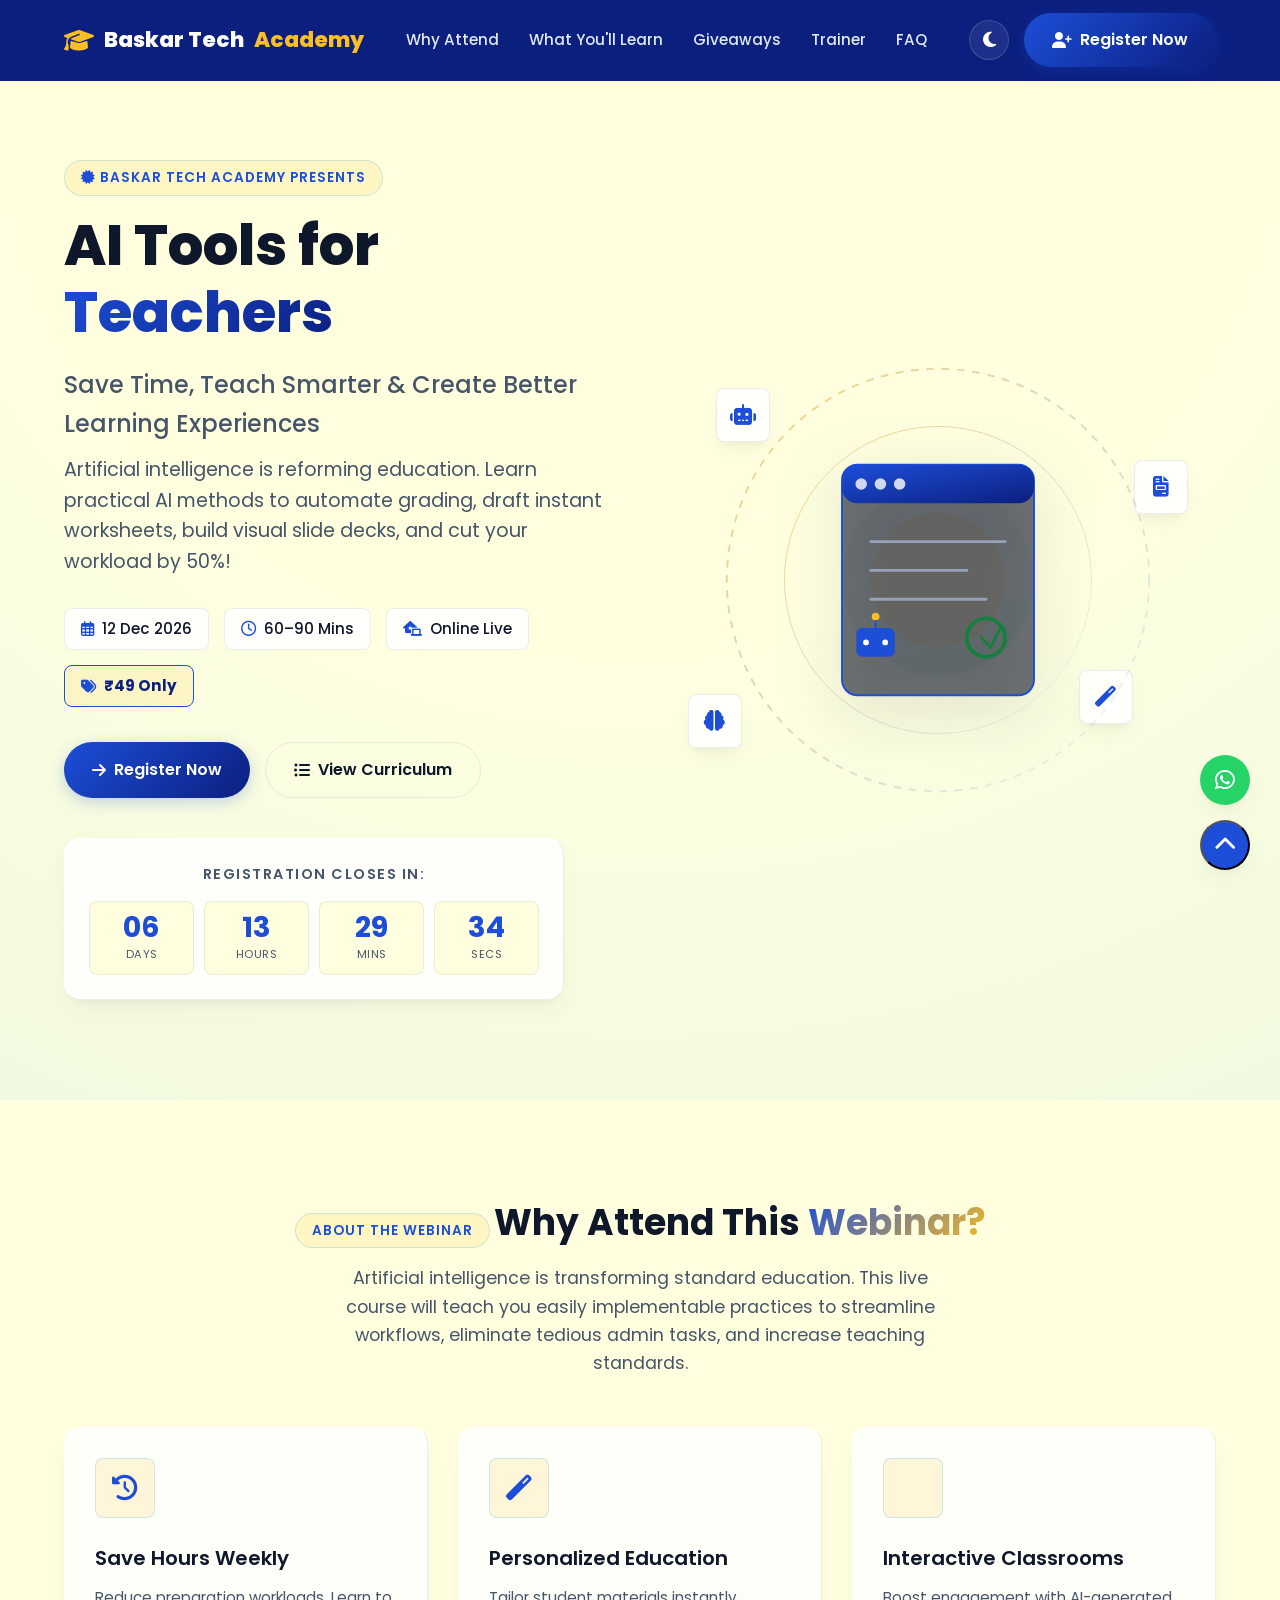
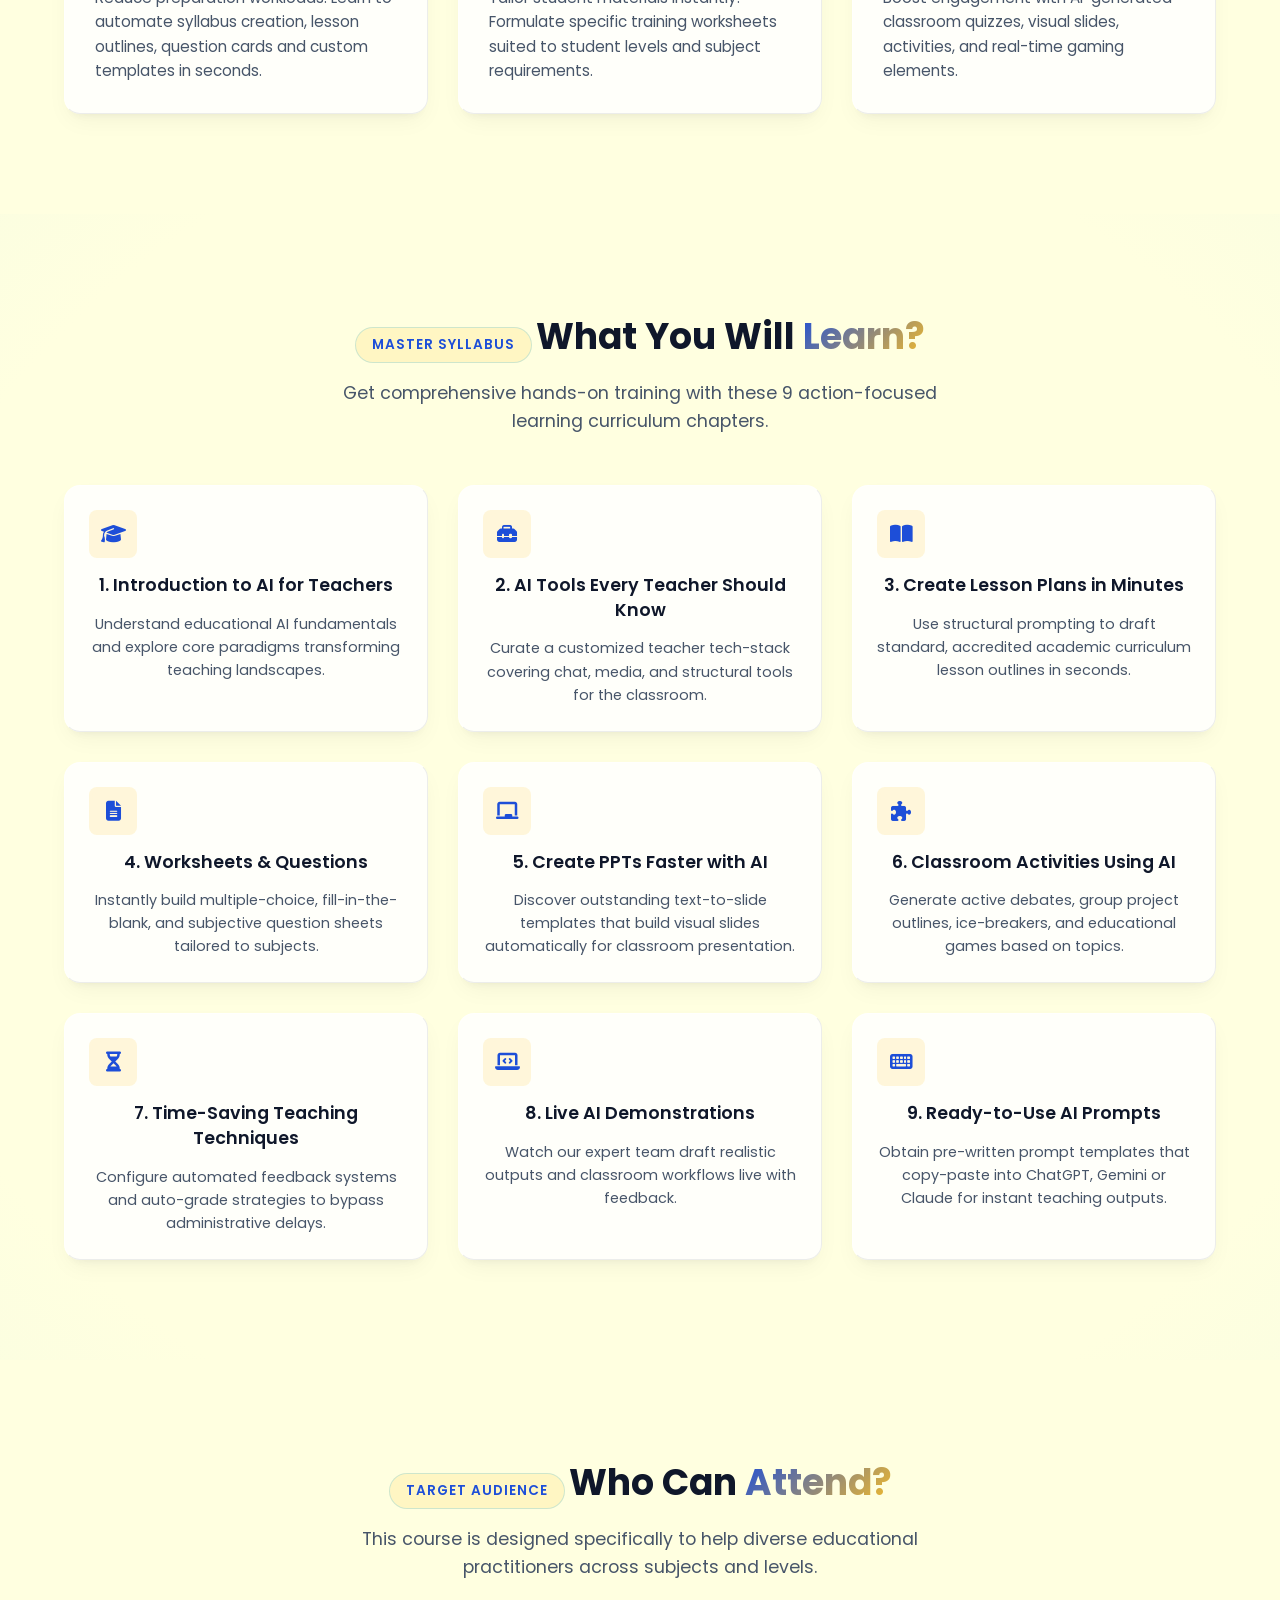
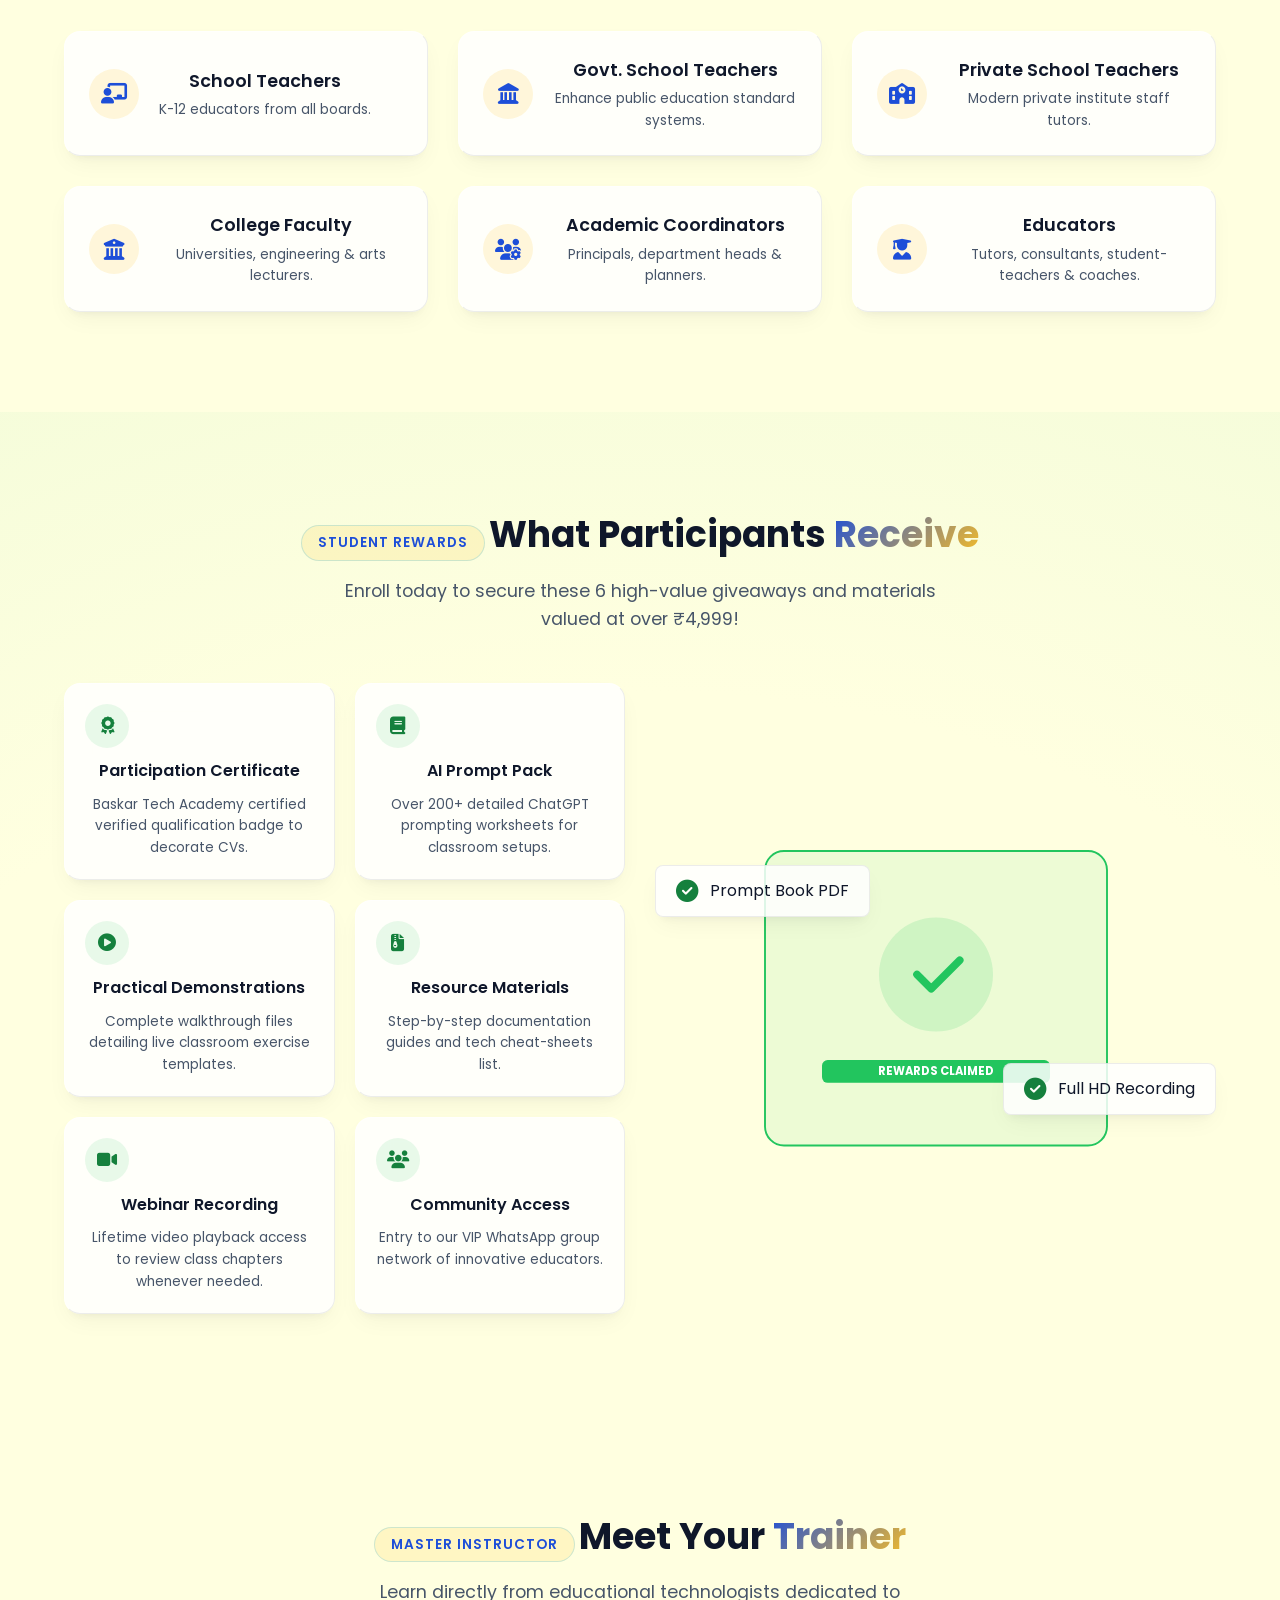
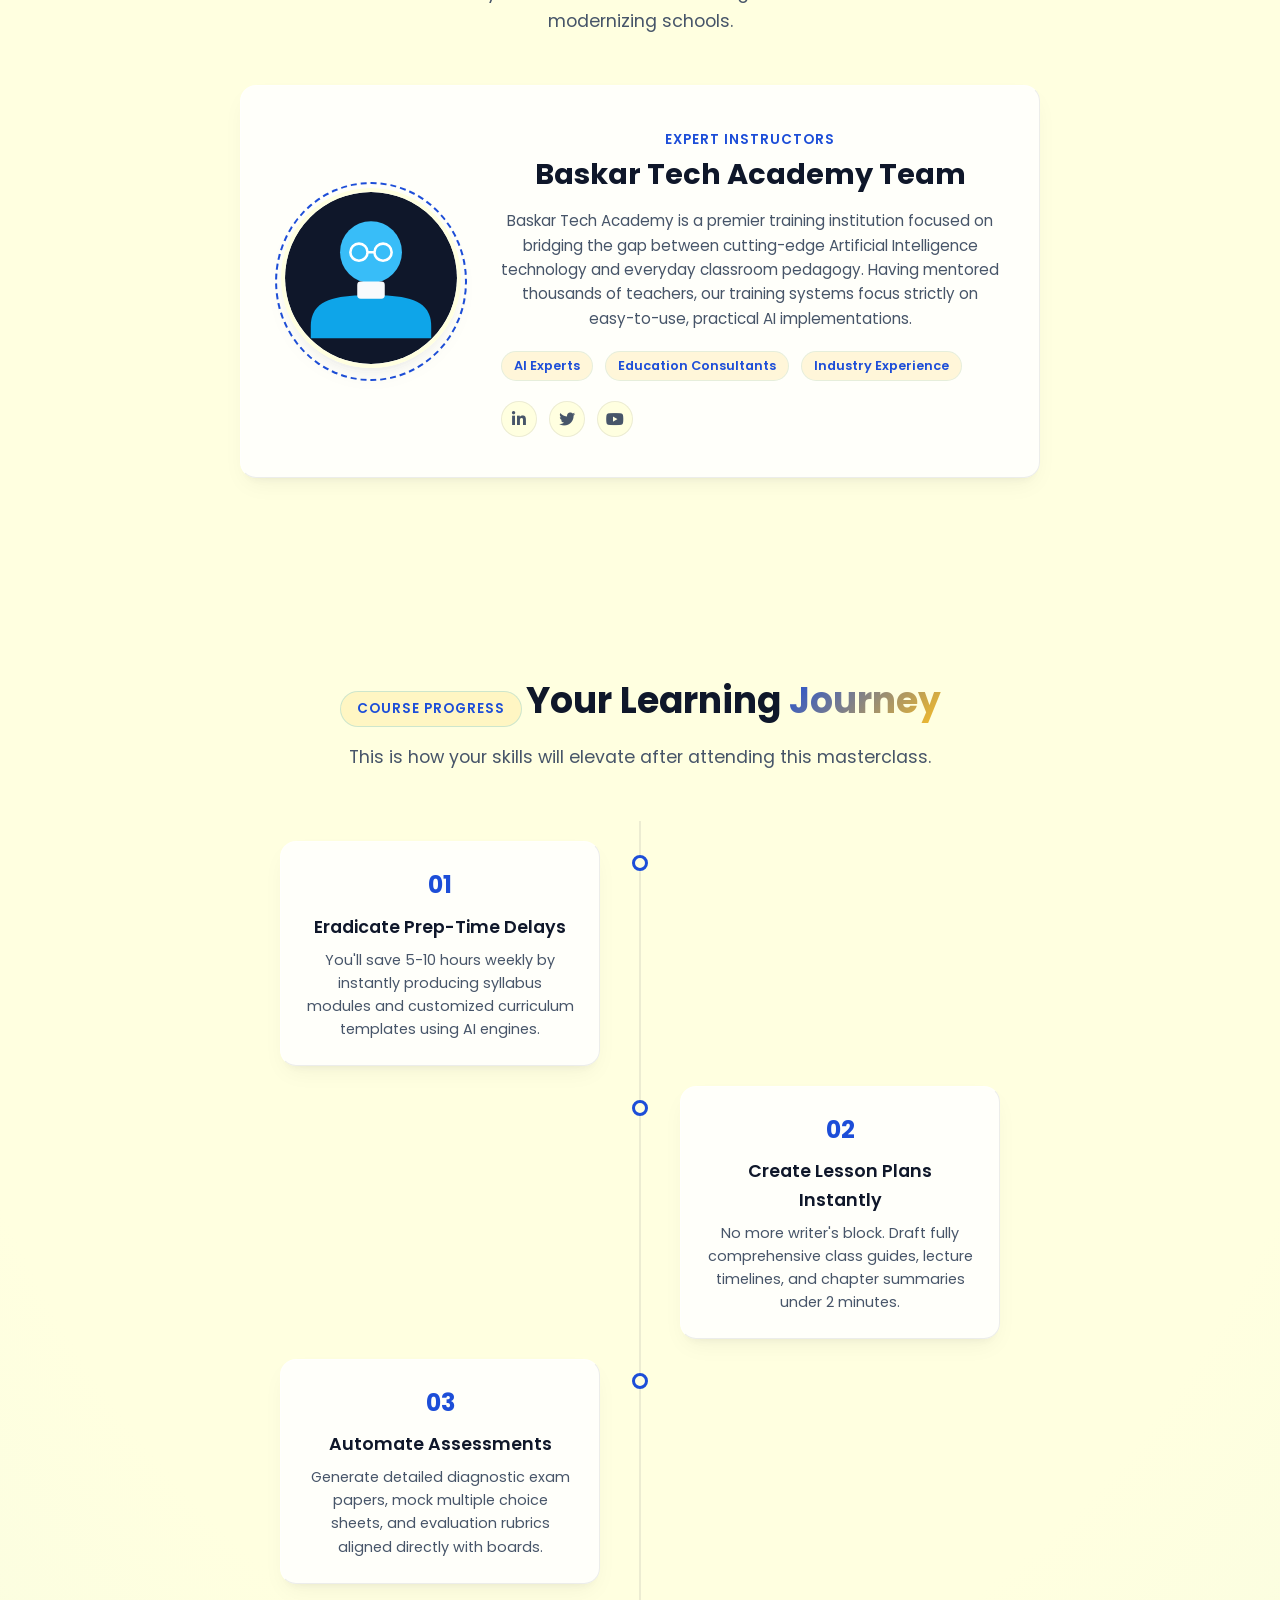
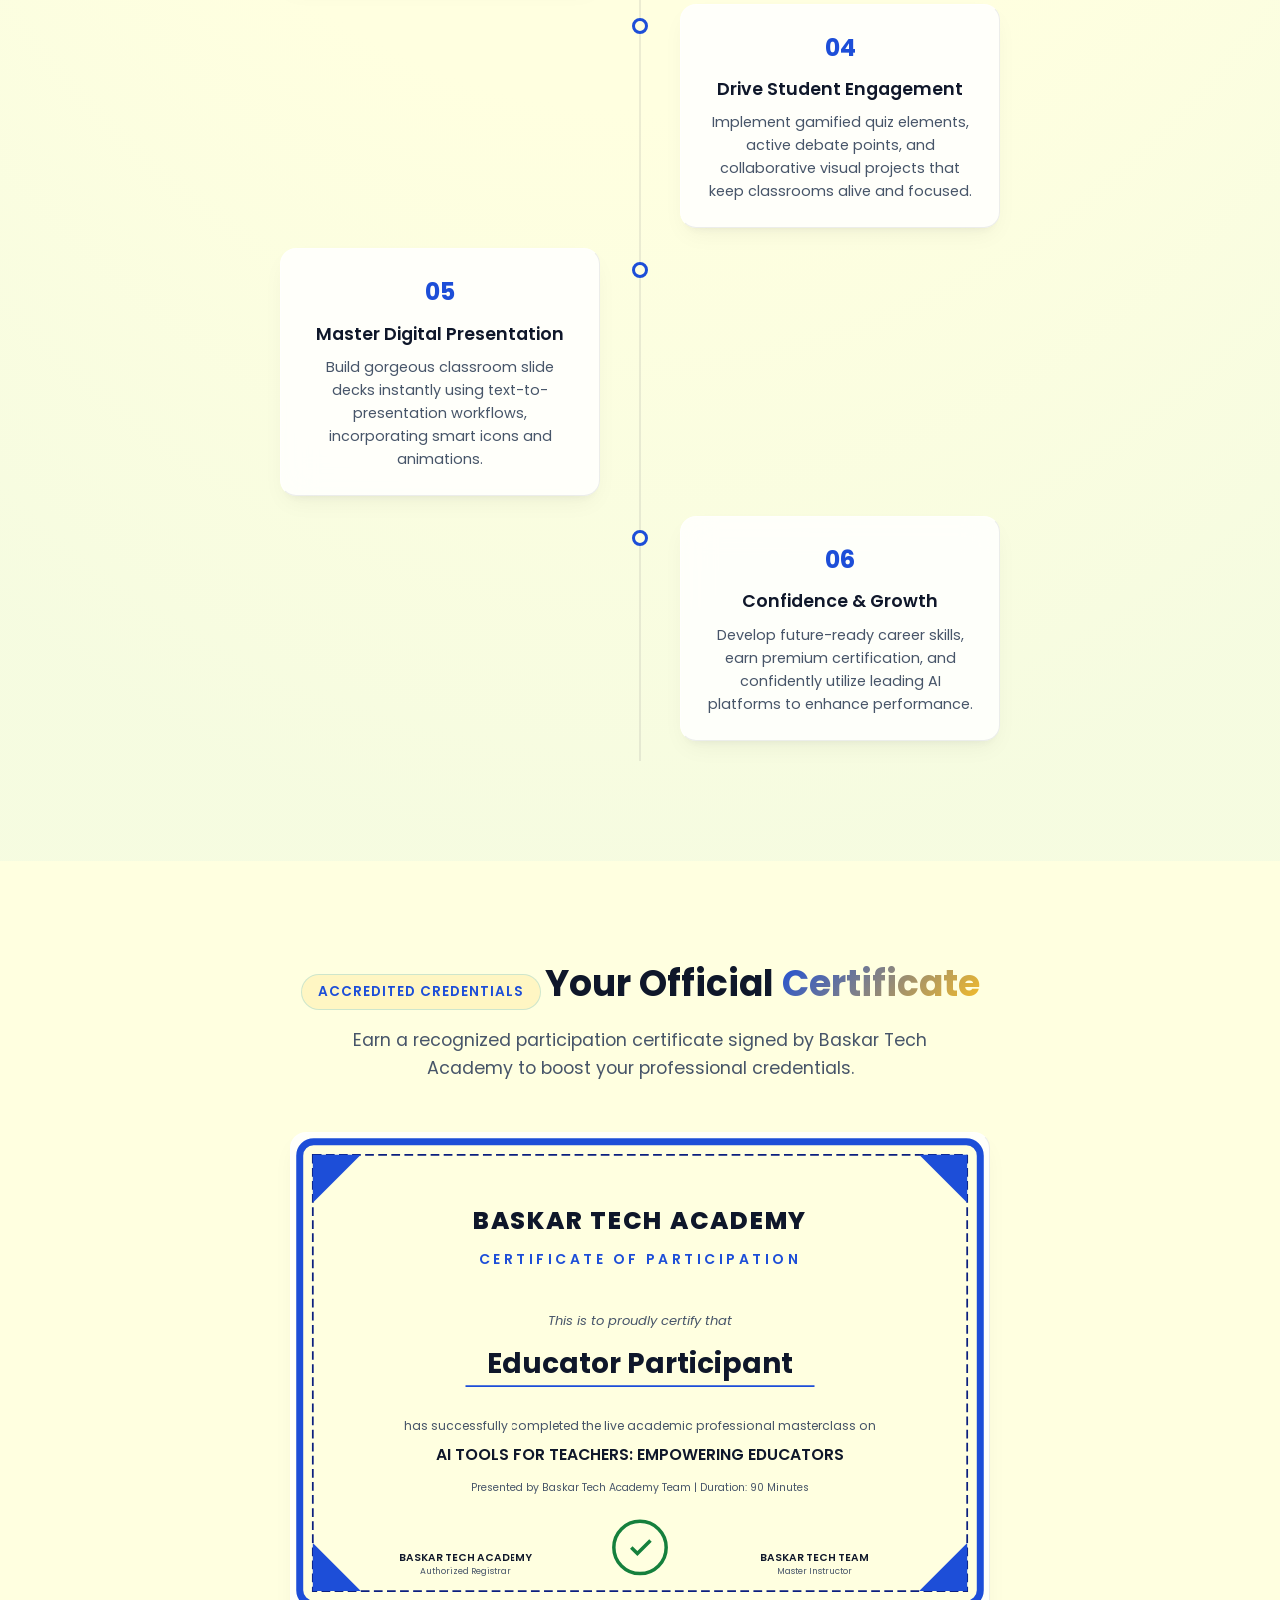
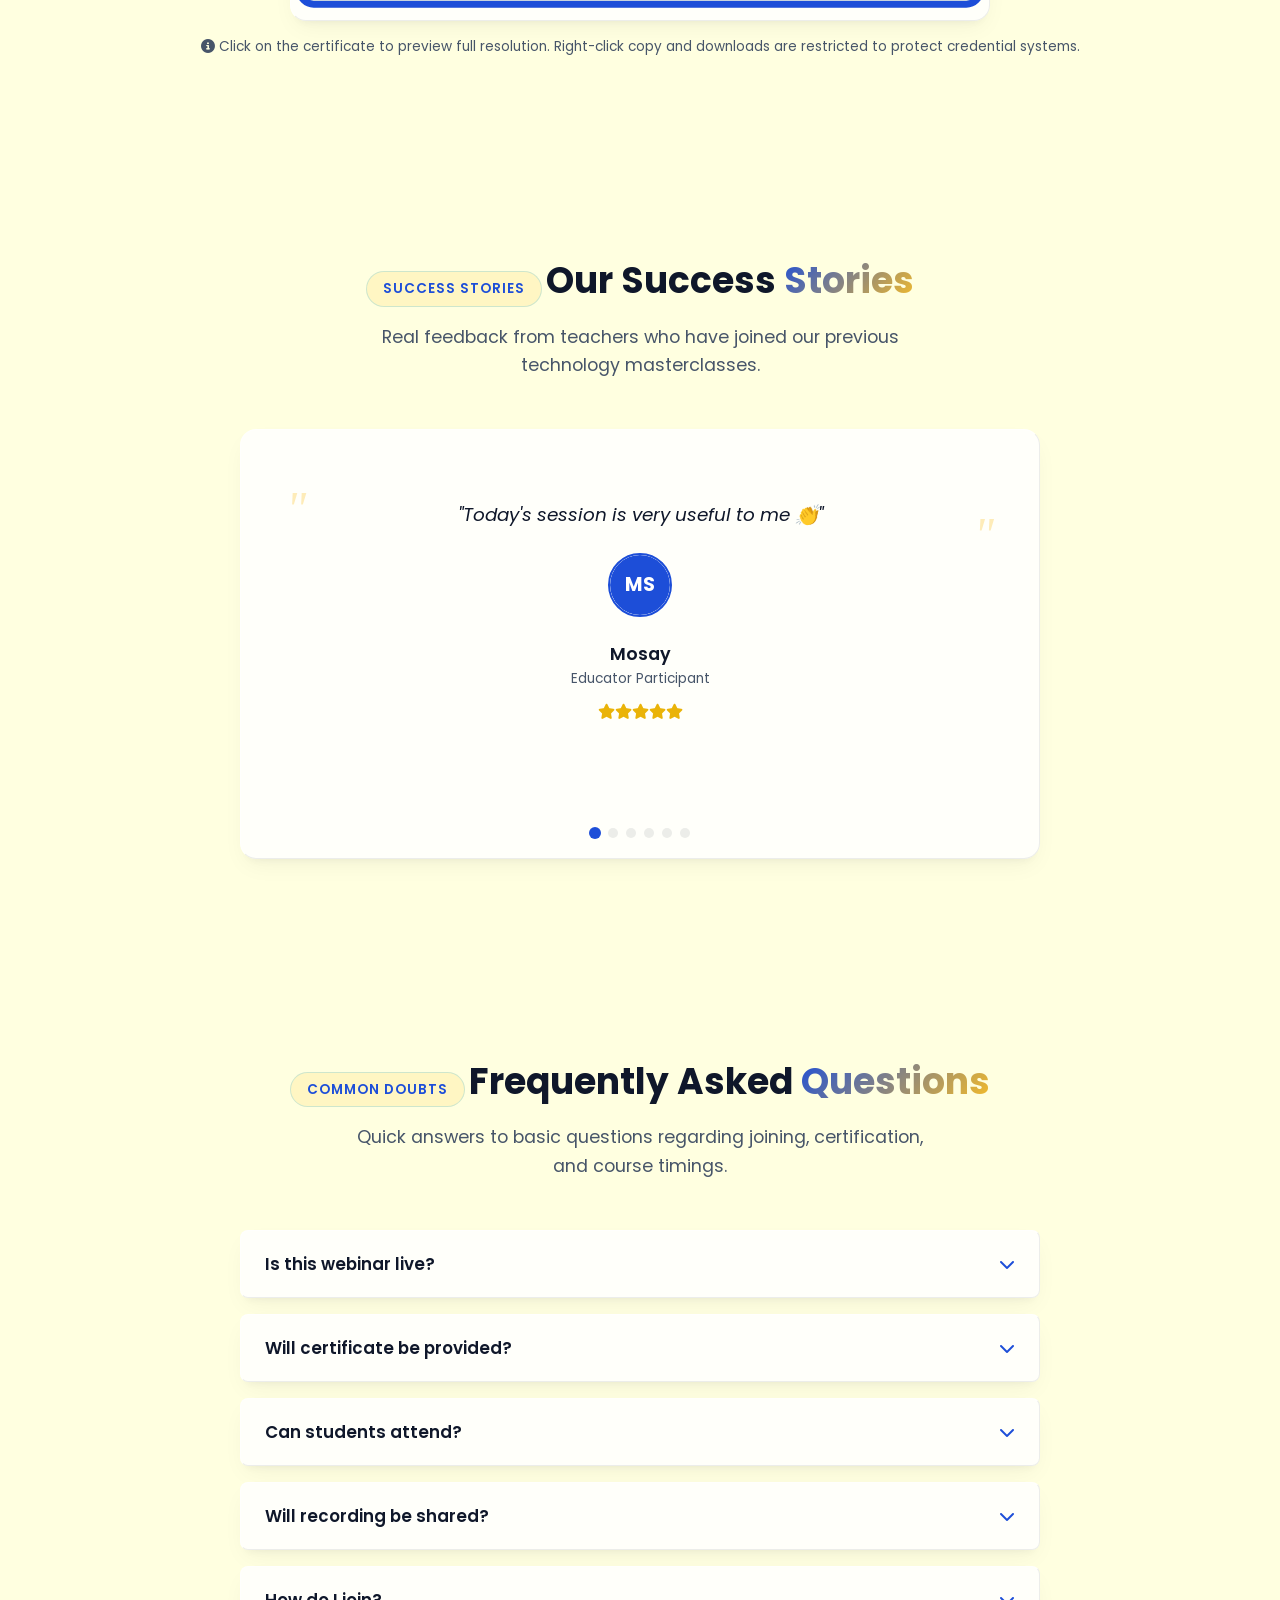
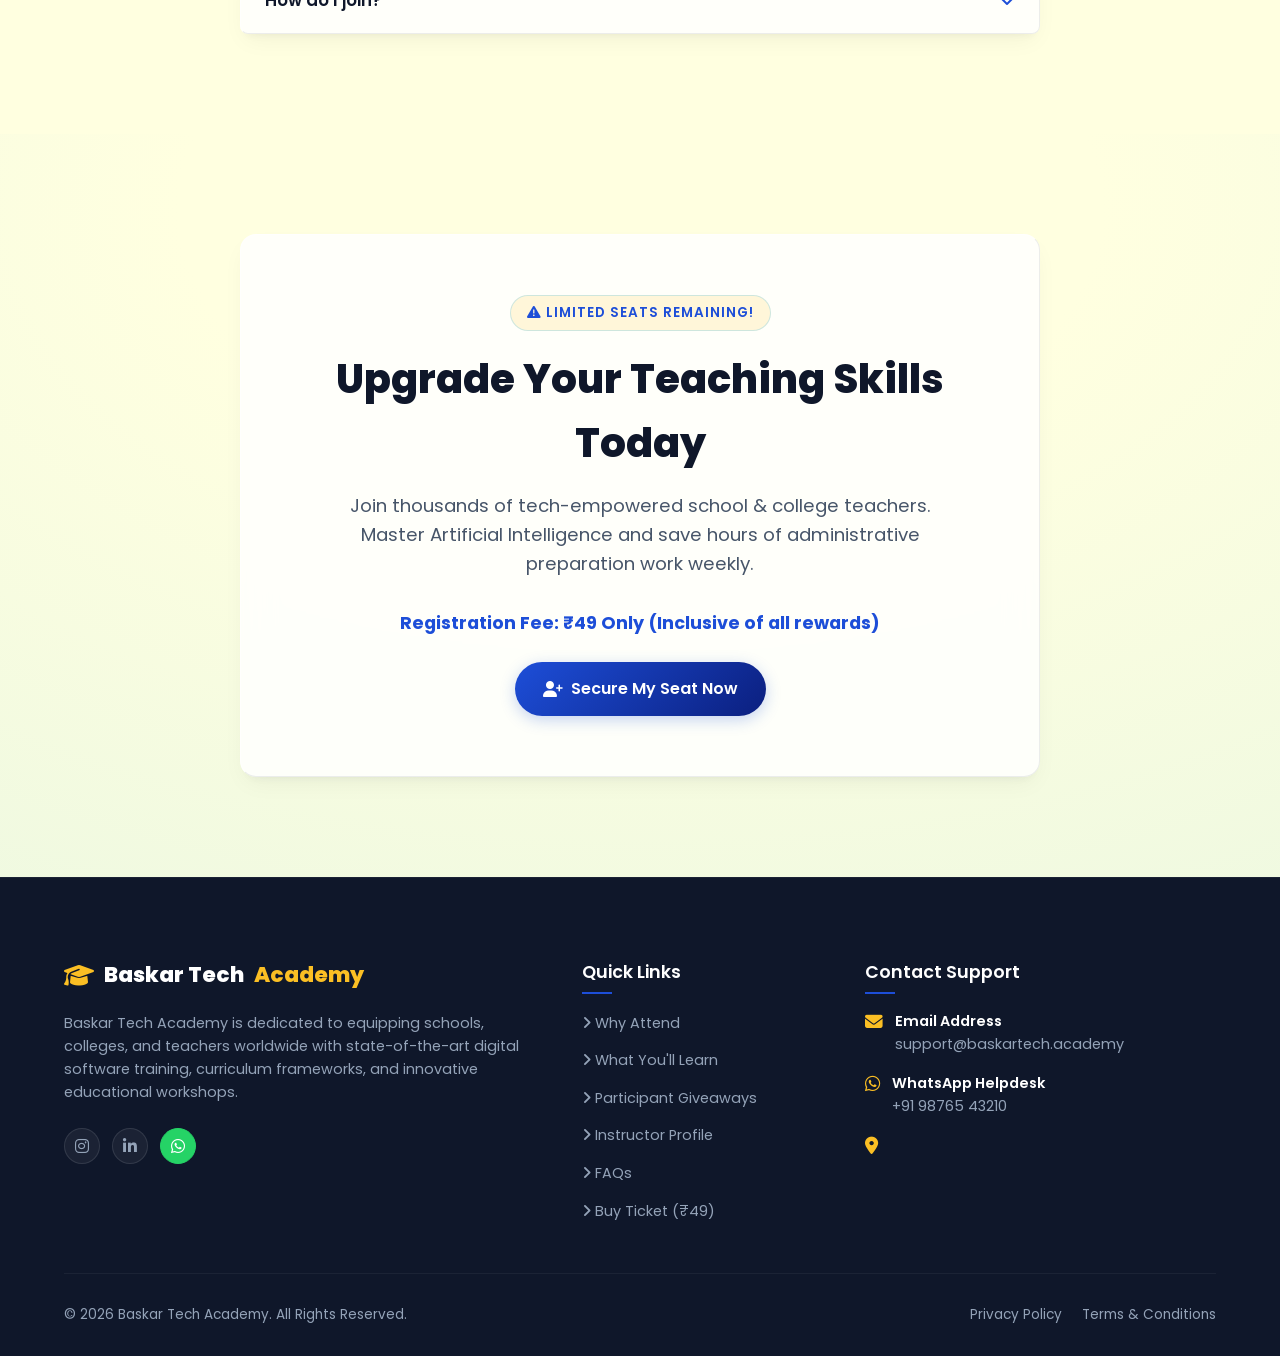
==== index.html @ f7b68339 "Update index.html" ====
<!DOCTYPE html>
<html lang="en">
<head>
    <meta charset="UTF-8">
    <meta name="viewport" content="width=device-width, initial-scale=1.0">
    <title>AI Tools for Teachers Webinar | Baskar Tech Academy</title>
    
    <!-- SEO Meta Tags -->
    <meta name="description" content="Master Artificial Intelligence in education. Save time, teach smarter, and automate repetitive tasks. Join our 90-minute live webinar for only ₹49!">
    <meta name="keywords" content="AI tools for teachers, teaching assistant, lesson plan generator, Basker Tech Academy, online teachers training, artificial intelligence in classroom">
    <meta name="author" content="Baskar Tech Academy">
    
    <!-- Open Graph (Facebook / LinkedIn) -->
    <meta property="og:type" content="website">
    <meta property="og:title" content="AI Tools for Teachers Live Webinar | Baskar Tech Academy">
    <meta property="og:description" content="Reduce your workload by 50%! Learn how to use AI tools for lesson plans, worksheets, presentations, and activities. Registration ₹49 only.">
    <meta property="og:image" content="assets/images/og-banner.jpg">
    <meta property="og:url" content="https://baskartech.academy/ai-teachers-webinar">

    <!-- Twitter Card -->
    <meta name="twitter:card" content="summary_large_image">
    <meta name="twitter:title" content="AI Tools for Teachers Live Webinar | Baskar Tech Academy">
    <meta name="twitter:description" content="Learn time-saving AI tools for teachers. Register for the upcoming live masterclass at just ₹49.">

    <!-- Icons & Fonts -->
    <link rel="stylesheet" href="https://cdnjs.cloudflare.com/ajax/libs/font-awesome/6.4.0/css/all.min.css">
    
    <!-- Stylesheets -->
    <link rel="stylesheet" href="css/style.css">
    <link rel="stylesheet" href="css/responsive.css">
    
    <!-- Dynamic Theme Initializer script (prevents theme flashing) -->
    <script>
        (function() {
            const savedTheme = localStorage.getItem('theme') || 
                               (window.matchMedia('(prefers-color-scheme: dark)').matches ? 'dark' : 'light');
            if (savedTheme === 'dark') {
                document.documentElement.setAttribute('data-theme', 'dark');
            }
        })();
    </script>
</head>
<body>

    <!-- SYSTEM SCREEN PRE-LOADER -->
    <div id="loader-screen" class="loader-screen">
        <div class="loader-spinner"></div>
        <h4 style="font-weight: 600; color: var(--primary);">Baskar Tech Academy</h4>
        <p style="font-size: 0.85rem; color: var(--text-muted);">Preparing Learning System...</p>
    </div>

    <!-- SCROLL PROGRESS INDICATOR -->
    <div class="scroll-progress-container">
        <div id="scroll-progress-bar" class="scroll-progress-bar"></div>
    </div>

    <!-- HEADER & NAVIGATION -->
    <header>
        <div class="container nav-container">
            <a href="index.html" class="logo">
                <i class="fas fa-graduation-cap"></i>
                Baskar Tech<span>Academy</span>
            </a>
            
            <nav id="nav-menu" class="nav-menu">
                <a href="#about" class="nav-link">Why Attend</a>
                <a href="#curriculum" class="nav-link">What You'll Learn</a>
                <a href="#benefits" class="nav-link">Giveaways</a>
                <a href="#trainer" class="nav-link">Trainer</a>
                <a href="#faq" class="nav-link">FAQ</a>
            </nav>
            
            <div class="nav-actions">
                <!-- Theme toggle dark mode button -->
                <button id="theme-toggle-btn" class="theme-toggle-btn" aria-label="Toggle Theme">
                    <i class="fas fa-moon"></i>
                </button>
                
                <a href="register.html" class="btn btn-primary pulse-primary"><i class="fas fa-user-plus"></i> <span>Register Now</span></a>
                
                <!-- Responsive hamburger toggler -->
                <div id="menu-toggle" class="menu-toggle" aria-label="Open Navigation Menu">
                    <span></span>
                    <span></span>
                    <span></span>
                </div>
            </div>
        </div>
    </header>

    <!-- SECTION 1: HERO SECTION -->
    <section class="hero">
        <div class="particle-background"></div>
        <div class="container grid-2">
            
            <!-- Hero content left -->
            <div class="hero-content">
                <span class="badge"><i class="fas fa-certificate"></i> Baskar Tech Academy Presents</span>
                <h1 class="hero-title">AI Tools for <span>Teachers</span></h1>
                <p class="hero-subtitle">Save Time, Teach Smarter & Create Better Learning Experiences</p>
                <p class="hero-description">Artificial intelligence is reforming education. Learn practical AI methods to automate grading, draft instant worksheets, build visual slide decks, and cut your workload by 50%!</p>
                
                <!-- Webinar details highlights -->
                <div class="hero-meta">
                    <div class="meta-item"><i class="far fa-calendar-alt"></i> <span id="hero-inline-date">Upcoming Saturday</span></div>
                    <div class="meta-item"><i class="far fa-clock"></i> 60–90 Mins</div>
                    <div class="meta-item"><i class="fas fa-laptop-house"></i> Online Live</div>
                    <div class="meta-item fee"><i class="fas fa-tags"></i> ₹49 Only</div>
                </div>

                <!-- Call to actions -->
                <div class="hero-buttons">
                    <a href="register.html" class="btn btn-primary"><i class="fas fa-arrow-right"></i> Register Now</a>
                    <a href="#curriculum" class="btn btn-secondary"><i class="fas fa-list-ul"></i> View Curriculum</a>
                </div>

                <!-- Interactive Countdown widget -->
                <div class="countdown-box glass-card">
                    <div class="countdown-title">Registration Closes In:</div>
                    <div class="countdown-timer">
                        <div class="countdown-item">
                            <div id="days" class="countdown-number">00</div>
                            <div class="countdown-label">Days</div>
                        </div>
                        <div class="countdown-item">
                            <div id="hours" class="countdown-number">00</div>
                            <div class="countdown-label">Hours</div>
                        </div>
                        <div class="countdown-item">
                            <div id="minutes" class="countdown-number">00</div>
                            <div class="countdown-label">Mins</div>
                        </div>
                        <div class="countdown-item">
                            <div id="seconds" class="countdown-number">00</div>
                            <div class="countdown-label">Secs</div>
                        </div>
                    </div>
                </div>
            </div>

            <!-- Hero illustration right -->
            <div class="hero-illustration-container">
                <div class="floating-icon f-icon-1"><i class="fas fa-robot"></i></div>
                <div class="floating-icon f-icon-2"><i class="fas fa-brain"></i></div>
                <div class="floating-icon f-icon-3"><i class="fas fa-file-invoice"></i></div>
                <div class="floating-icon f-icon-4"><i class="fas fa-magic"></i></div>
                
                <!-- Premium theme vectors inline SVG -->
                <svg class="hero-svg-illustration" viewBox="0 0 500 500" fill="none" xmlns="http://www.w3.org/2000/svg">
                    <defs>
                        <linearGradient id="heroGrad" x1="0%" y1="0%" x2="100%" y2="100%">
                            <stop offset="0%" stop-color="var(--primary)" />
                            <stop offset="100%" stop-color="var(--secondary)" />
                        </linearGradient>
                        <linearGradient id="accentGrad" x1="0%" y1="0%" x2="100%" y2="100%">
                            <stop offset="0%" stop-color="var(--accent)" stop-opacity="0.6"/>
                            <stop offset="100%" stop-color="var(--primary)" stop-opacity="0"/>
                        </linearGradient>
                    </defs>
                    
                    <!-- Tech background grid circles -->
                    <circle cx="250" cy="250" r="220" stroke="url(#accentGrad)" stroke-width="2" stroke-dasharray="8 8"/>
                    <circle cx="250" cy="250" r="160" stroke="url(#accentGrad)" stroke-width="1"/>
                    <circle cx="250" cy="250" r="100" fill="rgba(29, 78, 216, 0.05)"/>
                    
                    <!-- Core Glow Center -->
                    <circle cx="250" cy="250" r="70" fill="rgba(251, 191, 36, 0.15)"/>
                    
                    <!-- Teacher / Educator Figure Outline SVG -->
                    <g transform="translate(150, 130)">
                        <!-- Backdrop Glow Board -->
                        <rect x="0" y="0" width="200" height="240" rx="16" fill="rgba(15, 23, 42, 0.6)" stroke="var(--primary)" stroke-width="2"/>
                        <!-- Board Header -->
                        <rect x="0" y="0" width="200" height="40" rx="16" fill="url(#heroGrad)"/>
                        <circle cx="20" cy="20" r="6" fill="#fff" opacity="0.8"/>
                        <circle cx="40" cy="20" r="6" fill="#fff" opacity="0.8"/>
                        <circle cx="60" cy="20" r="6" fill="#fff" opacity="0.8"/>
                        
                        <!-- Drawing on board graphics -->
                        <line x1="30" y1="80" x2="170" y2="80" stroke="#94a3b8" stroke-width="3" stroke-linecap="round"/>
                        <line x1="30" y1="110" x2="130" y2="110" stroke="#94a3b8" stroke-width="3" stroke-linecap="round"/>
                        <line x1="30" y1="140" x2="150" y2="140" stroke="#94a3b8" stroke-width="3" stroke-linecap="round"/>
                        <circle cx="150" cy="180" r="20" fill="none" stroke="var(--success)" stroke-width="4"/>
                        <line x1="145" y1="180" x2="155" y2="190" stroke="var(--success)" stroke-width="3" stroke-linecap="round"/>
                        <line x1="155" y1="190" x2="165" y2="170" stroke="var(--success)" stroke-width="3" stroke-linecap="round"/>
                        
                        <!-- Mini robot helper -->
                        <rect x="15" y="170" width="40" height="30" rx="6" fill="var(--primary)" />
                        <circle cx="25" cy="185" r="3" fill="#fff"/>
                        <circle cx="45" cy="185" r="3" fill="#fff"/>
                        <line x1="35" y1="170" x2="35" y2="160" stroke="var(--primary)" stroke-width="2"/>
                        <circle cx="35" cy="158" r="4" fill="var(--accent)"/>
                    </g>
                </svg>
            </div>
            
        </div>
    </section>

    <!-- MOBILE STICKY CTA BAR -->
    <div class="sticky-mobile-cta">
        <div class="fee-info">
            <span class="fee-val">₹49 Only</span>
            <span class="fee-lbl">Seats Filling Fast!</span>
        </div>
        <a href="register.html" class="btn btn-primary pulse-primary">Register Now</a>
    </div>

    <!-- SECTION 2: ABOUT WEBINAR -->
    <section id="about" class="about section-padding">
        <div class="container text-center">
            <span class="badge">About The Webinar</span>
            <h2 class="section-title">Why Attend This <span>Webinar?</span></h2>
            <p class="section-subtitle">Artificial intelligence is transforming standard education. This live course will teach you easily implementable practices to streamline workflows, eliminate tedious admin tasks, and increase teaching standards.</p>
            
            <div class="grid-3 about-cards">
                <div class="about-card glass-card">
                    <div class="about-icon"><i class="fas fa-history"></i></div>
                    <h3 class="about-card-title">Save Hours Weekly</h3>
                    <p class="about-card-text">Reduce preparation workloads. Learn to automate syllabus creation, lesson outlines, question cards and custom templates in seconds.</p>
                </div>
                <div class="about-card glass-card">
                    <div class="about-icon"><i class="fas fa-magic"></i></div>
                    <h3 class="about-card-title">Personalized Education</h3>
                    <p class="about-card-text">Tailor student materials instantly. Formulate specific training worksheets suited to student levels and subject requirements.</p>
                </div>
                <div class="about-card glass-card">
                    <div class="about-icon"><i class="fas fa-sparkles"></i></div>
                    <h3 class="about-card-title">Interactive Classrooms</h3>
                    <p class="about-card-text">Boost engagement with AI-generated classroom quizzes, visual slides, activities, and real-time gaming elements.</p>
                </div>
            </div>
        </div>
    </section>

    <!-- SECTION 3: WHAT YOU WILL LEARN -->
    <section id="curriculum" class="learn section-padding">
        <div class="container text-center">
            <span class="badge">Master Syllabus</span>
            <h2 class="section-title">What You Will <span>Learn?</span></h2>
            <p class="section-subtitle">Get comprehensive hands-on training with these 9 action-focused learning curriculum chapters.</p>
            
            <div class="grid-3">
                <div class="learn-card glass-card">
                    <div class="learn-icon"><i class="fas fa-graduation-cap"></i></div>
                    <h4 class="learn-card-title">1. Introduction to AI for Teachers</h4>
                    <p class="learn-card-desc">Understand educational AI fundamentals and explore core paradigms transforming teaching landscapes.</p>
                </div>
                <div class="learn-card glass-card">
                    <div class="learn-icon"><i class="fas fa-toolbox"></i></div>
                    <h4 class="learn-card-title">2. AI Tools Every Teacher Should Know</h4>
                    <p class="learn-card-desc">Curate a customized teacher tech-stack covering chat, media, and structural tools for the classroom.</p>
                </div>
                <div class="learn-card glass-card">
                    <div class="learn-icon"><i class="fas fa-book-open"></i></div>
                    <h4 class="learn-card-title">3. Create Lesson Plans in Minutes</h4>
                    <p class="learn-card-desc">Use structural prompting to draft standard, accredited academic curriculum lesson outlines in seconds.</p>
                </div>
                <div class="learn-card glass-card">
                    <div class="learn-icon"><i class="fas fa-file-alt"></i></div>
                    <h4 class="learn-card-title">4. Worksheets & Questions</h4>
                    <p class="learn-card-desc">Instantly build multiple-choice, fill-in-the-blank, and subjective question sheets tailored to subjects.</p>
                </div>
                <div class="learn-card glass-card">
                    <div class="learn-icon"><i class="fas fa-chalkboard"></i></div>
                    <h4 class="learn-card-title">5. Create PPTs Faster with AI</h4>
                    <p class="learn-card-desc">Discover outstanding text-to-slide templates that build visual slides automatically for classroom presentation.</p>
                </div>
                <div class="learn-card glass-card">
                    <div class="learn-icon"><i class="fas fa-puzzle-piece"></i></div>
                    <h4 class="learn-card-title">6. Classroom Activities Using AI</h4>
                    <p class="learn-card-desc">Generate active debates, group project outlines, ice-breakers, and educational games based on topics.</p>
                </div>
                <div class="learn-card glass-card">
                    <div class="learn-icon"><i class="fas fa-hourglass-half"></i></div>
                    <h4 class="learn-card-title">7. Time-Saving Teaching Techniques</h4>
                    <p class="learn-card-desc">Configure automated feedback systems and auto-grade strategies to bypass administrative delays.</p>
                </div>
                <div class="learn-card glass-card">
                    <div class="learn-icon"><i class="fas fa-laptop-code"></i></div>
                    <h4 class="learn-card-title">8. Live AI Demonstrations</h4>
                    <p class="learn-card-desc">Watch our expert team draft realistic outputs and classroom workflows live with feedback.</p>
                </div>
                <div class="learn-card glass-card">
                    <div class="learn-icon"><i class="fas fa-keyboard"></i></div>
                    <h4 class="learn-card-title">9. Ready-to-Use AI Prompts</h4>
                    <p class="learn-card-desc">Obtain pre-written prompt templates that copy-paste into ChatGPT, Gemini or Claude for instant teaching outputs.</p>
                </div>
            </div>
        </div>
    </section>

    <!-- SECTION 4: WHO CAN ATTEND -->
    <section class="attendees section-padding">
        <div class="container text-center">
            <span class="badge">Target Audience</span>
            <h2 class="section-title">Who Can <span>Attend?</span></h2>
            <p class="section-subtitle">This course is designed specifically to help diverse educational practitioners across subjects and levels.</p>
            
            <div class="grid-3">
                <div class="attendee-card glass-card">
                    <div class="attendee-icon"><i class="fas fa-chalkboard-teacher"></i></div>
                    <div class="attendee-info">
                        <h4>School Teachers</h4>
                        <p>K-12 educators from all boards.</p>
                    </div>
                </div>
                <div class="attendee-card glass-card">
                    <div class="attendee-icon"><i class="fas fa-landmark"></i></div>
                    <div class="attendee-info">
                        <h4>Govt. School Teachers</h4>
                        <p>Enhance public education standard systems.</p>
                    </div>
                </div>
                <div class="attendee-card glass-card">
                    <div class="attendee-icon"><i class="fas fa-school"></i></div>
                    <div class="attendee-info">
                        <h4>Private School Teachers</h4>
                        <p>Modern private institute staff tutors.</p>
                    </div>
                </div>
                <div class="attendee-card glass-card">
                    <div class="attendee-icon"><i class="fas fa-university"></i></div>
                    <div class="attendee-info">
                        <h4>College Faculty</h4>
                        <p>Universities, engineering & arts lecturers.</p>
                    </div>
                </div>
                <div class="attendee-card glass-card">
                    <div class="attendee-icon"><i class="fas fa-users-cog"></i></div>
                    <div class="attendee-info">
                        <h4>Academic Coordinators</h4>
                        <p>Principals, department heads & planners.</p>
                    </div>
                </div>
                <div class="attendee-card glass-card">
                    <div class="attendee-icon"><i class="fas fa-user-graduate"></i></div>
                    <div class="attendee-info">
                        <h4>Educators</h4>
                        <p>Tutors, consultants, student-teachers & coaches.</p>
                    </div>
                </div>
            </div>
        </div>
    </section>

    <!-- SECTION 5: BENEFITS / GIVEAWAYS -->
    <section id="benefits" class="benefits section-padding">
        <div class="container text-center">
            <span class="badge">Student Rewards</span>
            <h2 class="section-title">What Participants <span>Receive</span></h2>
            <p class="section-subtitle">Enroll today to secure these 6 high-value giveaways and materials valued at over ₹4,999!</p>
            
            <div class="benefits-grid">
                <!-- Benefits items grid left -->
                <div class="benefits-list">
                    <div class="benefit-item glass-card">
                        <div class="benefit-icon"><i class="fas fa-award"></i></div>
                        <h4 class="benefit-title">Participation Certificate</h4>
                        <p class="benefit-desc">Baskar Tech Academy certified verified qualification badge to decorate CVs.</p>
                    </div>
                    <div class="benefit-item glass-card">
                        <div class="benefit-icon"><i class="fas fa-book"></i></div>
                        <h4 class="benefit-title">AI Prompt Pack</h4>
                        <p class="benefit-desc">Over 200+ detailed ChatGPT prompting worksheets for classroom setups.</p>
                    </div>
                    <div class="benefit-item glass-card">
                        <div class="benefit-icon"><i class="fas fa-play-circle"></i></div>
                        <h4 class="benefit-title">Practical Demonstrations</h4>
                        <p class="benefit-desc">Complete walkthrough files detailing live classroom exercise templates.</p>
                    </div>
                    <div class="benefit-item glass-card">
                        <div class="benefit-icon"><i class="fas fa-file-archive"></i></div>
                        <h4 class="benefit-title">Resource Materials</h4>
                        <p class="benefit-desc">Step-by-step documentation guides and tech cheat-sheets list.</p>
                    </div>
                    <div class="benefit-item glass-card">
                        <div class="benefit-icon"><i class="fas fa-video"></i></div>
                        <h4 class="benefit-title">Webinar Recording</h4>
                        <p class="benefit-desc">Lifetime video playback access to review class chapters whenever needed.</p>
                    </div>
                    <div class="benefit-item glass-card">
                        <div class="benefit-icon"><i class="fas fa-users"></i></div>
                        <h4 class="benefit-title">Community Access</h4>
                        <p class="benefit-desc">Entry to our VIP WhatsApp group network of innovative educators.</p>
                    </div>
                </div>

                <!-- visual card mockup right -->
                <div class="benefit-mockup-wrapper">
                    <div class="benefit-badge-floating b-floating-1"><i class="fas fa-check-circle"></i> <span>Prompt Book PDF</span></div>
                    <div class="benefit-badge-floating b-floating-2"><i class="fas fa-check-circle"></i> <span>Full HD Recording</span></div>
                    
                    <svg viewBox="0 0 400 350" fill="none" xmlns="http://www.w3.org/2000/svg" style="width: 100%; max-width: 380px;">
                        <rect x="20" y="20" width="360" height="310" rx="20" fill="rgba(34, 197, 94, 0.08)" stroke="#22c55e" stroke-width="2"/>
                        <circle cx="200" cy="150" r="60" fill="rgba(34, 197, 94, 0.15)"/>
                        <path d="M180 150L195 165L225 135" stroke="#22c55e" stroke-width="8" stroke-linecap="round" stroke-linejoin="round"/>
                        <rect x="80" y="240" width="240" height="24" rx="6" fill="#22c55e" />
                        <text x="200" y="256" fill="#fff" font-family="'Poppins', sans-serif" font-weight="700" font-size="12" text-anchor="middle">REWARDS CLAIMED</text>
                    </svg>
                </div>
            </div>
        </div>
    </section>

    <!-- SECTION 6: TRAINER SECTION -->
    <section id="trainer" class="trainer section-padding">
        <div class="container text-center">
            <span class="badge">Master Instructor</span>
            <h2 class="section-title">Meet Your <span>Trainer</span></h2>
            <p class="section-subtitle">Learn directly from educational technologists dedicated to modernizing schools.</p>
            
            <div class="trainer-card-container">
                <div class="trainer-card glass-card">
                    <div class="trainer-image-wrapper">
                        <!-- Custom rendered designer avatar SVG representing professional educator -->
                        <svg class="trainer-img" viewBox="0 0 100 100" fill="none" xmlns="http://www.w3.org/2000/svg">
                            <circle cx="50" cy="50" r="50" fill="#0f172a"/>
                            <circle cx="50" cy="35" r="18" fill="#38bdf8"/>
                            <path d="M15 78C15 62 30 60 50 60C70 60 85 62 85 78V85H15V78Z" fill="#0ea5e9"/>
                            <rect x="42" y="52" width="16" height="10" fill="#f8fafc" rx="2"/>
                            <!-- Glasses -->
                            <circle cx="43" cy="35" r="5" stroke="#fff" stroke-width="1.5"/>
                            <circle cx="57" cy="35" r="5" stroke="#fff" stroke-width="1.5"/>
                            <line x1="48" y1="35" x2="52" y2="35" stroke="#fff" stroke-width="1.5"/>
                        </svg>
                    </div>
                    
                    <div class="trainer-info">
                        <span class="trainer-role">Expert Instructors</span>
                        <h3 class="trainer-name">Baskar Tech Academy Team</h3>
                        <p class="trainer-bio">Baskar Tech Academy is a premier training institution focused on bridging the gap between cutting-edge Artificial Intelligence technology and everyday classroom pedagogy. Having mentored thousands of teachers, our training systems focus strictly on easy-to-use, practical AI implementations.</p>
                        
                        <div class="trainer-features">
                            <span class="trainer-tag">AI Experts</span>
                            <span class="trainer-tag">Education Consultants</span>
                            <span class="trainer-tag">Industry Experience</span>
                        </div>
                        
                        <div class="trainer-socials">
                            <a href="#" class="social-link" aria-label="LinkedIn Profile"><i class="fab fa-linkedin-in"></i></a>
                            <a href="#" class="social-link" aria-label="Twitter Account"><i class="fab fa-twitter"></i></a>
                            <a href="#" class="social-link" aria-label="YouTube Channel"><i class="fab fa-youtube"></i></a>
                        </div>
                    </div>
                </div>
            </div>
        </div>
    </section>

    <!-- SECTION 7: WEBINAR OUTCOMES / TIMELINE -->
    <section class="outcomes section-padding">
        <div class="container text-center">
            <span class="badge">Course Progress</span>
            <h2 class="section-title">Your Learning <span>Journey</span></h2>
            <p class="section-subtitle">This is how your skills will elevate after attending this masterclass.</p>
            
            <div class="timeline">
                <div class="timeline-item left-item">
                    <div class="timeline-content glass-card">
                        <div class="timeline-num">01</div>
                        <h3 class="timeline-title">Eradicate Prep-Time Delays</h3>
                        <p class="timeline-desc">You'll save 5-10 hours weekly by instantly producing syllabus modules and customized curriculum templates using AI engines.</p>
                    </div>
                </div>
                
                <div class="timeline-item right-item">
                    <div class="timeline-content glass-card">
                        <div class="timeline-num">02</div>
                        <h3 class="timeline-title">Create Lesson Plans Instantly</h3>
                        <p class="timeline-desc">No more writer's block. Draft fully comprehensive class guides, lecture timelines, and chapter summaries under 2 minutes.</p>
                    </div>
                </div>
                
                <div class="timeline-item left-item">
                    <div class="timeline-content glass-card">
                        <div class="timeline-num">03</div>
                        <h3 class="timeline-title">Automate Assessments</h3>
                        <p class="timeline-desc">Generate detailed diagnostic exam papers, mock multiple choice sheets, and evaluation rubrics aligned directly with boards.</p>
                    </div>
                </div>
                
                <div class="timeline-item right-item">
                    <div class="timeline-content glass-card">
                        <div class="timeline-num">04</div>
                        <h3 class="timeline-title">Drive Student Engagement</h3>
                        <p class="timeline-desc">Implement gamified quiz elements, active debate points, and collaborative visual projects that keep classrooms alive and focused.</p>
                    </div>
                </div>
                
                <div class="timeline-item left-item">
                    <div class="timeline-content glass-card">
                        <div class="timeline-num">05</div>
                        <h3 class="timeline-title">Master Digital Presentation</h3>
                        <p class="timeline-desc">Build gorgeous classroom slide decks instantly using text-to-presentation workflows, incorporating smart icons and animations.</p>
                    </div>
                </div>
                
                <div class="timeline-item right-item">
                    <div class="timeline-content glass-card">
                        <div class="timeline-num">06</div>
                        <h3 class="timeline-title">Confidence & Growth</h3>
                        <p class="timeline-desc">Develop future-ready career skills, earn premium certification, and confidently utilize leading AI platforms to enhance performance.</p>
                    </div>
                </div>
            </div>
        </div>
    </section>

    <!-- SECTION 8: CERTIFICATE PREVIEW -->
    <section class="certificate section-padding">
        <div class="container text-center">
            <span class="badge">Accredited Credentials</span>
            <h2 class="section-title">Your Official <span>Certificate</span></h2>
            <p class="section-subtitle">Earn a recognized participation certificate signed by Baskar Tech Academy to boost your professional credentials.</p>
            
            <div id="certificate-card" class="certificate-card glass-card cert-secure" data-preview="data:image/svg+xml;utf8,<svg xmlns='http://www.w3.org/2000/svg' viewBox='0 0 800 550' fill='%230f172a'><rect x='10' y='10' width='780' height='530' rx='16' fill='%23f8fafc' stroke='%230ea5e9' stroke-width='8'/><rect x='25' y='25' width='750' height='500' fill='none' stroke='%230284c7' stroke-width='2' stroke-dasharray='10 5'/><path d='M25 25L80 25L25 80Z' fill='%230ea5e9'/><path d='M775 25L720 25L775 80Z' fill='%230ea5e9'/><path d='M25 525L80 525L25 470Z' fill='%230ea5e9'/><path d='M775 525L720 525L775 470Z' fill='%230ea5e9'/><text x='400' y='110' fill='%230f172a' font-family='Poppins' font-weight='800' font-size='28' text-anchor='middle' letter-spacing='2'>BASKAR TECH ACADEMY</text><text x='400' y='150' fill='%230284c7' font-family='Poppins' font-weight='600' font-size='16' text-anchor='middle' letter-spacing='4'>CERTIFICATE OF PARTICIPATION</text><text x='400' y='220' fill='%23475569' font-family='Poppins' font-size='15' font-style='italic' text-anchor='middle'>This is to proudly certify that</text><text x='400' y='275' fill='%230f172a' font-family='Poppins' font-weight='700' font-size='32' text-anchor='middle'>[Your Name Here]</text><line x1='200' y1='290' x2='600' y2='290' stroke='%230ea5e9' stroke-width='2'/><text x='400' y='340' fill='%23475569' font-family='Poppins' font-size='14' text-anchor='middle'>has successfully completed the live academic professional masterclass on</text><text x='400' y='375' fill='%230f172a' font-family='Poppins' font-weight='600' font-size='18' text-anchor='middle'>AI TOOLS FOR TEACHERS: EMPOWERING EDUCATORS</text><text x='400' y='410' fill='%2394a3b8' font-family='Poppins' font-size='12' text-anchor='middle'>Presented by Baskar Tech Academy Team | Duration: 90 Minutes</text><text x='200' y='490' fill='%230f172a' font-family='Poppins' font-weight='600' font-size='12' text-anchor='middle'>BASKAR TECH ACADEMY</text><text x='200' y='505' fill='%2394a3b8' font-family='Poppins' font-size='10' text-anchor='middle'>Authorized Registrar</text><text x='600' y='490' fill='%230f172a' font-family='Poppins' font-weight='600' font-size='12' text-anchor='middle'>BASKAR TECH TEAM</text><text x='600' y='505' fill='%2394a3b8' font-family='Poppins' font-size='10' text-anchor='middle'>Master Instructor</text><circle cx='400' cy='475' r='30' fill='none' stroke='%2322c55e' stroke-width='4'/><path d='M390 475L397 482L412 467' stroke='%2322c55e' stroke-width='4' fill='none'/></svg>">
                
                <div class="certificate-img-container">
                    <!-- Inline preview of SVG certificate -->
                    <svg viewBox="0 0 800 550" class="certificate-img">
                        <!-- Frame borders -->
                        <rect x="10" y="10" width="780" height="530" rx="16" fill="var(--bg-main)" stroke="var(--primary)" stroke-width="8"/>
                        <rect x="25" y="25" width="750" height="500" fill="none" stroke="var(--secondary)" stroke-width="2" stroke-dasharray="10 5"/>
                        
                        <!-- Badges/Decorations -->
                        <path d="M25 25L80 25L25 80Z" fill="var(--primary)"/>
                        <path d="M775 25L720 25L775 80Z" fill="var(--primary)"/>
                        <path d="M25 525L80 525L25 470Z" fill="var(--primary)"/>
                        <path d="M775 525L720 525L775 470Z" fill="var(--primary)"/>
                        
                        <!-- Copy -->
                        <text x="400" y="110" fill="var(--text-main)" font-family="Poppins" font-weight="800" font-size="28" text-anchor="middle" letter-spacing="2">BASKAR TECH ACADEMY</text>
                        <text x="400" y="150" fill="var(--primary)" font-family="Poppins" font-weight="600" font-size="16" text-anchor="middle" letter-spacing="4">CERTIFICATE OF PARTICIPATION</text>
                        
                        <text x="400" y="220" fill="var(--text-muted)" font-family="Poppins" font-size="15" font-style="italic" text-anchor="middle">This is to proudly certify that</text>
                        
                        <text x="400" y="275" fill="var(--text-main)" font-family="Poppins" font-weight="700" font-size="32" text-anchor="middle">Educator Participant</text>
                        <line x1="200" y1="290" x2="600" y2="290" stroke="var(--primary)" stroke-width="2"/>
                        
                        <text x="400" y="340" fill="var(--text-muted)" font-family="Poppins" font-size="14" text-anchor="middle">has successfully completed the live academic professional masterclass on</text>
                        <text x="400" y="375" fill="var(--text-main)" font-family="Poppins" font-weight="600" font-size="18" text-anchor="middle">AI TOOLS FOR TEACHERS: EMPOWERING EDUCATORS</text>
                        <text x="400" y="410" fill="var(--text-muted)" font-family="Poppins" font-size="12" text-anchor="middle">Presented by Baskar Tech Academy Team | Duration: 90 Minutes</text>
                        
                        <!-- Signatures -->
                        <text x="200" y="490" fill="var(--text-main)" font-family="Poppins" font-weight="600" font-size="12" text-anchor="middle">BASKAR TECH ACADEMY</text>
                        <text x="200" y="505" fill="var(--text-muted)" font-family="Poppins" font-size="10" text-anchor="middle">Authorized Registrar</text>
                        
                        <text x="600" y="490" fill="var(--text-main)" font-family="Poppins" font-weight="600" font-size="12" text-anchor="middle">BASKAR TECH TEAM</text>
                        <text x="600" y="505" fill="var(--text-muted)" font-family="Poppins" font-size="10" text-anchor="middle">Master Instructor</text>
                        
                        <!-- Green verified seal -->
                        <circle cx="400" cy="475" r="30" fill="none" stroke="var(--success)" stroke-width="4"/>
                        <path d="M390 475L397 482L412 467" stroke="var(--success)" stroke-width="4" fill="none"/>
                    </svg>
                </div>
                
                <!-- Zoom Hover trigger Overlay -->
                <div class="certificate-overlay">
                    <i class="fas fa-search-plus"></i>
                </div>
            </div>
            
            <p class="cert-note"><i class="fas fa-info-circle"></i> Click on the certificate to preview full resolution. Right-click copy and downloads are restricted to protect credential systems.</p>
        </div>
    </section>

    <!-- ACCREDITATION CERTIFICATE POPUP MODAL -->
    <div id="cert-modal" class="modal">
        <div class="modal-content-wrapper">
            <button id="modal-close" class="modal-close" aria-label="Close Preview">&times;</button>
            <img id="modal-img" class="modal-img cert-secure" src="" alt="Certificate Large Preview">
        </div>
    </div>

    <!-- SECTION 9: TESTIMONIALS SLIDER -->
    <section class="testimonials section-padding">
        <div class="container text-center">
            <span class="badge">Success Stories</span>
            <h2 class="section-title">Our Success <span>Stories</span></h2>
            <p class="section-subtitle">Real feedback from teachers who have joined our previous technology masterclasses.</p>
            
            <div class="testimonials-carousel glass-card">
                <div class="testimonials-track">
                    
                    <!-- Slide 1 (Mosay) -->
                    <div class="testimonial-slide">
                        <div class="testimonial-card">
                            <p class="testimonial-quote">"Today's session is very useful to me 👏"</p>
                            <svg class="testimonial-author-img" viewBox="0 0 100 100">
                                <circle cx="50" cy="50" r="50" fill="var(--primary)"/>
                                <text x="50" y="60" fill="#fff" font-weight="700" font-size="32" text-anchor="middle">MS</text>
                            </svg>
                            <h4 class="testimonial-author-name">Mosay</h4>
                            <p class="testimonial-author-title">Educator Participant</p>
                            <div class="testimonial-rating">
                                <i class="fas fa-star"></i><i class="fas fa-star"></i><i class="fas fa-star"></i><i class="fas fa-star"></i><i class="fas fa-star"></i>
                            </div>
                        </div>
                    </div>
                    
                    <!-- Slide 2 (Edwin Stephano) -->
                    <div class="testimonial-slide">
                        <div class="testimonial-card">
                            <p class="testimonial-quote">"Goooood session, With step by step explanation on the page, Good initiative"</p>
                            <svg class="testimonial-author-img" viewBox="0 0 100 100">
                                <circle cx="50" cy="50" r="50" fill="var(--secondary)"/>
                                <text x="50" y="60" fill="#fff" font-weight="700" font-size="32" text-anchor="middle">ES</text>
                            </svg>
                            <h4 class="testimonial-author-name">Edwin Stephano</h4>
                            <p class="testimonial-author-title">Academic Coordinator</p>
                            <div class="testimonial-rating">
                                <i class="fas fa-star"></i><i class="fas fa-star"></i><i class="fas fa-star"></i><i class="fas fa-star"></i><i class="fas fa-star"></i>
                            </div>
                        </div>
                    </div>
                    
                    <!-- Slide 3 (Karthick) -->
                    <div class="testimonial-slide">
                        <div class="testimonial-card">
                            <p class="testimonial-quote">"You handled it well, without any confusion, with clarity. 👍 Keep going 👏 Thank you for your awesome work. 🙏"</p>
                            <svg class="testimonial-author-img" viewBox="0 0 100 100">
                                <circle cx="50" cy="50" r="50" fill="var(--success)"/>
                                <text x="50" y="60" fill="#fff" font-weight="700" font-size="32" text-anchor="middle">KT</text>
                            </svg>
                            <h4 class="testimonial-author-name">Karthick</h4>
                            <p class="testimonial-author-title">Senior Secondary Teacher</p>
                            <div class="testimonial-rating">
                                <i class="fas fa-star"></i><i class="fas fa-star"></i><i class="fas fa-star"></i><i class="fas fa-star"></i><i class="fas fa-star"></i>
                            </div>
                        </div>
                    </div>

                    <!-- Slide 4 (Aadhi) -->
                    <div class="testimonial-slide">
                        <div class="testimonial-card">
                            <p class="testimonial-quote">"Today's Session is good and I learned a new thing today. Thank you Tony"</p>
                            <svg class="testimonial-author-img" viewBox="0 0 100 100">
                                <circle cx="50" cy="50" r="50" fill="var(--primary)"/>
                                <text x="50" y="60" fill="#fff" font-weight="700" font-size="32" text-anchor="middle">AD</text>
                            </svg>
                            <h4 class="testimonial-author-name">Aadhi</h4>
                            <p class="testimonial-author-title">Computer Science Educator</p>
                            <div class="testimonial-rating">
                                <i class="fas fa-star"></i><i class="fas fa-star"></i><i class="fas fa-star"></i><i class="fas fa-star"></i><i class="far fa-star"></i>
                            </div>
                        </div>
                    </div>

                    <!-- Slide 5 (Justin Tony) -->
                    <div class="testimonial-slide">
                        <div class="testimonial-card">
                            <p class="testimonial-quote">"Tony I learned a new technology which You have taken today's session thank You and keep it up 💯 🤙"</p>
                            <svg class="testimonial-author-img" viewBox="0 0 100 100">
                                <circle cx="50" cy="50" r="50" fill="var(--secondary)"/>
                                <text x="50" y="60" fill="#fff" font-weight="700" font-size="32" text-anchor="middle">JT</text>
                            </svg>
                            <h4 class="testimonial-author-name">Justin Tony</h4>
                            <p class="testimonial-author-title">Lecturer & IT Instructor</p>
                            <div class="testimonial-rating">
                                <i class="fas fa-star"></i><i class="fas fa-star"></i><i class="fas fa-star"></i><i class="fas fa-star"></i><i class="fas fa-star"></i>
                            </div>
                        </div>
                    </div>

                    <!-- Slide 6 (Ravishankar) -->
                    <div class="testimonial-slide">
                        <div class="testimonial-card">
                            <p class="testimonial-quote">"Nice session, With step by step explanation. Good initiative, Tq Tony"</p>
                            <svg class="testimonial-author-img" viewBox="0 0 100 100">
                                <circle cx="50" cy="50" r="50" fill="var(--success)"/>
                                <text x="50" y="60" fill="#fff" font-weight="700" font-size="32" text-anchor="middle">RS</text>
                            </svg>
                            <h4 class="testimonial-author-name">Ravishankar</h4>
                            <p class="testimonial-author-title">Primary School Headmaster</p>
                            <div class="testimonial-rating">
                                <i class="fas fa-star"></i><i class="fas fa-star"></i><i class="fas fa-star"></i><i class="fas fa-star"></i><i class="far fa-star"></i>
                            </div>
                        </div>
                    </div>

                </div>
                
                <!-- Dynamic Navigation Carousel indicators -->
                <div id="carousel-dots" class="carousel-dots"></div>
            </div>
        </div>
    </section>

    <!-- SECTION 10: FAQ (ACCORDION) -->
    <section id="faq" class="faq section-padding">
        <div class="container text-center">
            <span class="badge">Common Doubts</span>
            <h2 class="section-title">Frequently Asked <span>Questions</span></h2>
            <p class="section-subtitle">Quick answers to basic questions regarding joining, certification, and course timings.</p>
            
            <div class="faq-container">
                
                <!-- Q1 -->
                <div class="faq-item glass-card">
                    <button class="faq-trigger" aria-expanded="false">
                        Is this webinar live?
                        <i class="fas fa-chevron-down"></i>
                    </button>
                    <div class="faq-content">
                        <p>Yes. This is a fully interactive, live-streamed online masterclass. Our expert training team will guide you through live software workflows, prompt engineering, and host an interactive Q&A session at the end.</p>
                    </div>
                </div>
                
                <!-- Q2 -->
                <div class="faq-item glass-card">
                    <button class="faq-trigger" aria-expanded="false">
                        Will certificate be provided?
                        <i class="fas fa-chevron-down"></i>
                    </button>
                    <div class="faq-content">
                        <p>Absolutely! All registered attendees who complete the live session will receive an official, verifiable Certificate of Participation from Baskar Tech Academy within 24 hours of attendance.</p>
                    </div>
                </div>
                
                <!-- Q3 -->
                <div class="faq-item glass-card">
                    <button class="faq-trigger" aria-expanded="false">
                        Can students attend?
                        <i class="fas fa-chevron-down"></i>
                    </button>
                    <div class="faq-content">
                        <p>Yes. Aspiring teachers, B.Ed. / M.Ed. students, college student tutors, and curriculum designers are highly welcome. Acquiring AI teaching credentials early offers massive career benefits.</p>
                    </div>
                </div>
                
                <!-- Q4 -->
                <div class="faq-item glass-card">
                    <button class="faq-trigger" aria-expanded="false">
                        Will recording be shared?
                        <i class="fas fa-chevron-down"></i>
                    </button>
                    <div class="faq-content">
                        <p>Yes. We understand you might have a busy schedule. Lifetime access to the complete webinar HD video recording is provided to all registered participants to review the content anytime.</p>
                    </div>
                </div>
                
                <!-- Q5 -->
                <div class="faq-item glass-card">
                    <button class="faq-trigger" aria-expanded="false">
                        How do I join?
                        <i class="fas fa-chevron-down"></i>
                    </button>
                    <div class="faq-content">
                        <p>Once you complete the ₹49 registration form and upload your payment screenshot, our admin team verifies your payment. Upon verification, the private webinar joining link, VIP WhatsApp group invite, and schedule details are dispatched immediately via email and WhatsApp.</p>
                    </div>
                </div>

            </div>
        </div>
    </section>

    <!-- SECTION 11: FINAL CTA -->
    <section class="final-cta section-padding">
        <div class="container text-center">
            <div class="cta-box glass-card">
                <span class="badge"><i class="fas fa-exclamation-triangle"></i> Limited Seats Remaining!</span>
                <h2 class="cta-title">Upgrade Your Teaching Skills Today</h2>
                <p class="cta-desc">Join thousands of tech-empowered school & college teachers. Master Artificial Intelligence and save hours of administrative preparation work weekly.</p>
                <div style="font-size: 1.1rem; margin-bottom: 25px; color: var(--primary); font-weight: 700;">Registration Fee: ₹49 Only (Inclusive of all rewards)</div>
                <a href="register.html" class="btn btn-primary pulse-primary btn-lg"><i class="fas fa-user-plus"></i> Secure My Seat Now</a>
            </div>
        </div>
    </section>

    <!-- SECTION 12: FOOTER -->
    <footer>
        <div class="container">
            <div class="footer-grid">
                
                <!-- Footer Brand Column -->
                <div class="footer-brand">
                    <a href="index.html" class="logo">
                        <i class="fas fa-graduation-cap"></i>
                        Baskar Tech<span>Academy</span>
                    </a>
                    <p>Baskar Tech Academy is dedicated to equipping schools, colleges, and teachers worldwide with state-of-the-art digital software training, curriculum frameworks, and innovative educational workshops.</p>
                    <div class="footer-socials">
                        <!-- <a href="#" class="social-link" aria-label="Facebook"><i class="fab fa-facebook-f"></i></a> -->
                        <a href="https://www.instagram.com/baskartech_academy/" class="social-link" aria-label="Instagram"><i class="fab fa-instagram"></i></a>
                        <a href="#" class="social-link" aria-label="LinkedIn"><i class="fab fa-linkedin-in"></i></a>
                        <a href="https://wa.me/919876543210" class="social-link" style="background-color:#25d366; border-color:#25d366; color:#fff" aria-label="WhatsApp Support"><i class="fab fa-whatsapp"></i></a>
                    </div>
                </div>
                
                <!-- Footer Links Column -->
                <div>
                    <h4 class="footer-title">Quick Links</h4>
                    <ul class="footer-links">
                        <li><a href="#about" class="footer-link"><i class="fas fa-angle-right"></i> Why Attend</a></li>
                        <li><a href="#curriculum" class="footer-link"><i class="fas fa-angle-right"></i> What You'll Learn</a></li>
                        <li><a href="#benefits" class="footer-link"><i class="fas fa-angle-right"></i> Participant Giveaways</a></li>
                        <li><a href="#trainer" class="footer-link"><i class="fas fa-angle-right"></i> Instructor Profile</a></li>
                        <li><a href="#faq" class="footer-link"><i class="fas fa-angle-right"></i> FAQs</a></li>
                        <li><a href="register.html" class="footer-link"><i class="fas fa-angle-right"></i> Buy Ticket (₹49)</a></li>
                    </ul>
                </div>
                
                <!-- Footer Contact Column -->
                <div>
                    <h4 class="footer-title">Contact Support</h4>
                    <div class="footer-contact-item">
                        <i class="fas fa-envelope"></i>
                        <div>
                            <p style="color:#fff; font-weight:600">Email Address</p>
                            <a href="mailto:support@baskartech.academy">support@baskartech.academy</a>
                        </div>
                    </div>
                    <div class="footer-contact-item">
                        <i class="fab fa-whatsapp"></i>
                        <div>
                            <p style="color:#fff; font-weight:600">WhatsApp Helpdesk</p>
                            <a href="https://wa.me/919876543210" target="_blank">+91 98765 43210</a>
                        </div>
                    </div>
                    <div class="footer-contact-item">
                        <i class="fas fa-map-marker-alt"></i>
                    
                    </div>
                </div>

            </div>
            
            <!-- Bottom Copyright bar -->
            <div class="footer-bottom">
                <p>&copy; 2026 Baskar Tech Academy. All Rights Reserved.</p>
                <div class="footer-legal-links">
                    <a href="#" class="footer-legal-link">Privacy Policy</a>
                    <a href="#" class="footer-legal-link">Terms & Conditions</a>
                </div>
            </div>
        </div>
    </footer>

    <!-- FLOATING ACTIONS (WHATSAPP & BACK TO TOP) -->
    <div class="floating-actions">
        <!-- Floating Whatsapp Support -->
        <a href="https://chat.whatsapp.com/HNlVQTlXMXOC6ClcWMHCaG" 
           class="floating-btn whatsapp-float" 
           target="_blank" 
           aria-label="Chat with Support on WhatsApp">
            <i class="fab fa-whatsapp"></i>
        </a>
        
        <!-- Back-to-Top trigger -->
        <button id="back-to-top" class="floating-btn back-to-top" aria-label="Scroll Back to Top">
            <i class="fas fa-chevron-up"></i>
        </button>
    </div>

    <!-- Script imports -->
    <script src="js/countdown.js"></script>
    <script src="js/main.js"></script>
</body>
</html>
---- css/style.css ----
/* 
========================================================================
   AI Tools for Teachers Webinar Registration System - Main Stylesheet
   Organization: Baskar Tech Academy
   Author: Senior Full Stack Developer & UI/UX Specialist
========================================================================
*/

/* --- Google Font Import --- */
@import url('https://fonts.googleapis.com/css2?family=Poppins:ital,wght@0,300;0,400;0,500;0,600;0,700;0,800;1,400&display=swap');

/* --- Root variables: Light Mode Theme --- */
:root {
    --primary: #1d4ed8;            /* Vibrant royal blue from the hero block */
    --primary-hover: #1e40af;      /* Slightly darker deep royal blue */
    --secondary: #0b1f7f;          /* Dark navy/indigo from search pill outline */
    --secondary-hover: #06103b;    /* Very dark navy */
    --dark: #0f172a;
    --light: #f8fafc;
    --success: #15803d;            /* Rich green from Join WhatsApp button */
    --accent: #fbbf24;             /* Bright golden yellow from title glow */
    --accent-glow: rgba(251, 191, 36, 0.15);
    
    /* Semantic Colors */
    --bg-main: lightyellow;            /* Clean off-white light slate background */
    --bg-card: rgba(255, 255, 255, 0.85); /* Translucent white card overlay */
    --bg-nav: #0b1f7f;             /* Solid navy blue header background to match screenshot */
    --text-main: #0f172a;          /* Premium dark slate for legibility in body elements */
    --text-muted: #475569;         /* Slate grey for subtext and details */
    --border-color: rgba(15, 23, 42, 0.08); /* Clean, soft light border line */
    --border-glass: rgba(255, 255, 255, 0.6);
    
    /* Dedicated Navigation Text Colors */
    --text-nav: #ffffff;           /* Crisp white for logo and navigation links */
    --text-nav-muted: #e2e8f0;     /* Light slate for secondary nav links */
    
    /* Box Shadows */
    --shadow-sm: 0 2px 4px rgba(15, 23, 42, 0.03);
    --shadow-md: 0 10px 25px -5px rgba(15, 23, 42, 0.05), 0 8px 10px -6px rgba(15, 23, 42, 0.05);
    --shadow-lg: 0 20px 50px -12px rgba(15, 23, 42, 0.08);
    --shadow-success: 0 10px 20px -5px rgba(21, 128, 61, 0.2);
    
    /* Transition Defaults */
    --transition: all 0.3s cubic-bezier(0.4, 0, 0.2, 1);
    
    /* Borders */
    --radius-sm: 8px;
    --radius-md: 16px;
    --radius-lg: 24px;
    --radius-full: 9999px;
}

/* --- Root variables: Dark Mode Theme --- */
[data-theme="dark"] {
    --bg-main: #0b0f19;
    --bg-card: rgba(15, 23, 42, 0.7);
    --bg-nav: rgba(11, 15, 25, 0.85);
    --text-main: #f8fafc;
    --text-muted: #94a3b8;
    --border-color: rgba(56, 189, 248, 0.15);
    --border-glass: rgba(15, 23, 42, 0.5);
    
    /* Dedicated Navigation Text Colors (Dark Mode) */
    --text-nav: #f8fafc;
    --text-nav-muted: #94a3b8;
    
    --shadow-sm: 0 2px 4px rgba(0, 0, 0, 0.2);
    --shadow-md: 0 10px 25px -5px rgba(0, 0, 0, 0.3), 0 8px 10px -6px rgba(0, 0, 0, 0.3);
    --shadow-lg: 0 20px 50px -12px rgba(0, 0, 0, 0.45);
    --shadow-success: 0 10px 20px -5px rgba(34, 197, 94, 0.2);
}

/* ========================================================================
   1. GLOBAL RESET & BASE STYLES
   ======================================================================== */
*, *::before, *::after {
    box-sizing: border-box;
    margin: 0;
    padding: 0;
}

html {
    font-size: 16px;
    scroll-behavior: smooth;
    -webkit-font-smoothing: antialiased;
}

body {
    font-family: 'Poppins', sans-serif;
    background-color: var(--bg-main);
    color: var(--text-main);
    line-height: 1.6;
    overflow-x: hidden;
    transition: background-color 0.4s ease, color 0.4s ease;
}

img {
    max-width: 100%;
    height: auto;
    display: block;
}

a {
    color: var(--primary);
    text-decoration: none;
    transition: var(--transition);
}

a:hover {
    color: var(--primary-hover);
}

ul {
    list-style: none;
}

button, input, select, textarea {
    font-family: inherit;
    font-size: inherit;
    outline: none;
}

/* ========================================================================
   2. REUSABLE UTILITIES & LAYOUT
   ======================================================================== */
.container {
    width: 100%;
    max-width: 1200px;
    margin: 0 auto;
    padding: 0 24px;
}

.section-padding {
    padding: 100px 0;
}

.text-center { text-align: center; }

/* Grid Layouts */
.grid-2 {
    display: grid;
    grid-template-columns: repeat(2, 1fr);
    gap: 40px;
    align-items: center;
}

.grid-3 {
    display: grid;
    grid-template-columns: repeat(3, 1fr);
    gap: 30px;
}

.grid-4 {
    display: grid;
    grid-template-columns: repeat(4, 1fr);
    gap: 24px;
}

/* Glassmorphism Card Utility */
.glass-card {
    background: var(--bg-card);
    backdrop-filter: blur(16px) saturate(120%);
    -webkit-backdrop-filter: blur(16px) saturate(120%);
    border: 1px solid var(--border-color);
    border-top: 1px solid var(--border-glass);
    border-left: 1px solid var(--border-glass);
    border-radius: var(--radius-md);
    box-shadow: var(--shadow-md);
    transition: var(--transition);
}

.glass-card:hover {
    box-shadow: var(--shadow-lg);
    border-color: rgba(14, 165, 233, 0.3);
    transform: translateY(-5px);
}

/* Typography Utilities */
.section-title {
    font-size: 2.25rem;
    font-weight: 700;
    line-height: 1.3;
    margin-bottom: 12px;
    position: relative;
    display: inline-block;
}

.section-title span {
    background: linear-gradient(135deg, var(--primary), var(--accent));
    -webkit-background-clip: text;
    -webkit-text-fill-color: transparent;
}

.section-subtitle {
    font-size: 1.1rem;
    color: var(--text-muted);
    max-width: 600px;
    margin: 0 auto 50px auto;
}

.badge {
    background-color: var(--accent-glow);
    color: var(--primary);
    padding: 6px 16px;
    border-radius: var(--radius-full);
    font-size: 0.85rem;
    font-weight: 600;
    text-transform: uppercase;
    letter-spacing: 1px;
    border: 1px solid rgba(14, 165, 233, 0.2);
    display: inline-block;
    margin-bottom: 16px;
}

/* Button UI Components */
.btn {
    display: inline-flex;
    align-items: center;
    justify-content: center;
    gap: 8px;
    padding: 14px 28px;
    font-size: 1rem;
    font-weight: 600;
    border-radius: var(--radius-full); /* Beautiful highly-rounded pill shapes matching BaskarTech Academy theme */
    cursor: pointer;
    transition: var(--transition);
    border: none;
}

.btn-primary {
    background: linear-gradient(135deg, var(--primary), var(--secondary));
    color: #fff;
    box-shadow: 0 4px 15px rgba(29, 78, 216, 0.25); /* Adjusted to royal blue shadow glow */
}

.btn-primary:hover {
    background: linear-gradient(135deg, var(--primary-hover), var(--secondary-hover));
    transform: translateY(-2px);
    box-shadow: 0 6px 20px rgba(29, 78, 216, 0.35);
    color: #fff;
}

.btn-secondary {
    background: transparent;
    color: var(--text-main);
    border: 1px solid var(--border-color);
}

.btn-secondary:hover {
    background: var(--accent-glow);
    border-color: var(--primary);
    transform: translateY(-2px);
}

/* Header button override for high-contrast on blue nav header */
header .btn-secondary {
    color: var(--text-nav);
    border-color: rgba(255, 255, 255, 0.2);
    background: rgba(255, 255, 255, 0.08);
}

header .btn-secondary:hover {
    background: rgba(255, 255, 255, 0.18);
    border-color: var(--accent);
    color: var(--accent);
    transform: translateY(-2px);
}

/* ========================================================================
   3. SYSTEM WIDE WIDGETS (LOADER, SCROLL-PROGRESS, FLOATING BTNS, TOGGLE)
   ======================================================================== */
/* preloader screen */
.loader-screen {
    position: fixed;
    top: 0;
    left: 0;
    width: 100%;
    height: 100%;
    background-color: var(--bg-main);
    z-index: 99999;
    display: flex;
    justify-content: center;
    align-items: center;
    flex-direction: column;
    gap: 20px;
    transition: opacity 0.5s ease, visibility 0.5s ease;
}

.loader-spinner {
    width: 60px;
    height: 60px;
    border: 4px solid var(--border-color);
    border-top: 4px solid var(--primary);
    border-radius: 50%;
    animation: spin 1s linear infinite;
}

.loader-screen.hidden {
    opacity: 0;
    visibility: hidden;
}

@keyframes spin {
    0% { transform: rotate(0deg); }
    100% { transform: rotate(360deg); }
}

/* Scroll Progress Bar */
.scroll-progress-container {
    position: fixed;
    top: 0;
    left: 0;
    width: 100%;
    height: 4px;
    background: transparent;
    z-index: 10000;
}

.scroll-progress-bar {
    height: 100%;
    width: 0%;
    background: linear-gradient(to right, var(--primary), var(--success));
    transition: width 0.1s ease-out;
}

/* Theme Toggle Button */
.theme-toggle-btn {
    background: rgba(255, 255, 255, 0.08);
    border: 1px solid rgba(255, 255, 255, 0.15);
    width: 40px;
    height: 40px;
    border-radius: 50%;
    display: flex;
    justify-content: center;
    align-items: center;
    cursor: pointer;
    font-size: 1.1rem;
    color: var(--text-nav);
    transition: var(--transition);
    box-shadow: var(--shadow-sm);
}

.theme-toggle-btn:hover {
    background: rgba(255, 255, 255, 0.18);
    border-color: var(--accent);
    color: var(--accent);
    transform: rotate(15deg) scale(1.05);
}

/* Floating Actions */
.floating-actions {
    position: fixed;
    bottom: 30px;
    right: 30px;
    display: flex;
    flex-direction: column;
    gap: 15px;
    z-index: 999;
}

.floating-btn {
    width: 50px;
    height: 50px;
    border-radius: 50%;
    display: flex;
    justify-content: center;
    align-items: center;
    font-size: 1.4rem;
    color: #fff;
    cursor: pointer;
    box-shadow: var(--shadow-md);
    transition: var(--transition);
}

.whatsapp-float {
    background-color: #25d366;
}

.whatsapp-float:hover {
    background-color: #128c7e;
    transform: translateY(-5px) scale(1.05);
}

.back-to-top {
    background-color: var(--primary);
    opacity: 0;
    visibility: hidden;
    transform: translateY(20px);
}

.back-to-top.visible {
    opacity: 1;
    visibility: visible;
    transform: translateY(0);
}

.back-to-top:hover {
    background-color: var(--primary-hover);
    transform: translateY(-5px) scale(1.05);
}

/* Dynamic Particle Background */
.particle-background {
    position: absolute;
    top: 0;
    left: 0;
    width: 100%;
    height: 100%;
    overflow: hidden;
    z-index: 1;
    pointer-events: none;
}

.particle {
    position: absolute;
    display: block;
    background: radial-gradient(circle, rgba(14, 165, 233, 0.25) 0%, rgba(56, 189, 248, 0) 70%);
    border-radius: 50%;
    bottom: -150px;
    animation: bubbleUp 25s infinite linear;
}

@keyframes bubbleUp {
    0% {
        transform: translateY(0) scale(1) rotate(0deg);
        opacity: 0;
    }
    10% {
        opacity: 1;
    }
    90% {
        opacity: 1;
    }
    100% {
        transform: translateY(-120vh) scale(1.5) rotate(360deg);
        opacity: 0;
    }
}

/* ========================================================================
   4. NAVIGATION BAR HEADER
   ======================================================================== */
header {
    position: fixed;
    top: 0;
    left: 0;
    width: 100%;
    z-index: 998;
    background: var(--bg-nav);
    backdrop-filter: blur(12px);
    -webkit-backdrop-filter: blur(12px);
    border-bottom: 1px solid var(--border-color);
    transition: var(--transition);
}

header.scrolled {
    box-shadow: var(--shadow-sm);
    padding: 5px 0;
}

.nav-container {
    display: flex;
    justify-content: space-between;
    align-items: center;
    height: 80px;
}

.logo {
    display: flex;
    align-items: center;
    gap: 10px;
    font-size: 1.35rem;
    font-weight: 800;
    color: var(--text-nav);
}

.logo span {
    color: var(--accent);
}

.logo i {
    color: var(--accent);
    font-size: 1.5rem;
}

.nav-menu {
    display: flex;
    align-items: center;
    gap: 30px;
}

.nav-link {
    font-weight: 500;
    color: var(--text-nav-muted);
    font-size: 0.95rem;
}

.nav-link:hover, .nav-link.active {
    color: var(--accent);
}

.nav-actions {
    display: flex;
    align-items: center;
    gap: 15px;
}

/* Hamburger menu */
.menu-toggle {
    display: none;
    flex-direction: column;
    gap: 6px;
    cursor: pointer;
}

.menu-toggle span {
    display: block;
    width: 25px;
    height: 3px;
    background-color: var(--text-nav);
    border-radius: 3px;
    transition: var(--transition);
}

/* ========================================================================
   5. LANDING PAGE - INDEX.HTML SECTIONS
   ======================================================================== */

/* SECTION 1: HERO SECTION */
.hero {
    position: relative;
    padding: 160px 0 100px 0;
    background: radial-gradient(120% 120% at 50% 10%, var(--bg-main) 40%, rgba(14, 165, 233, 0.08) 100%);
    overflow: hidden;
}

.hero-content {
    z-index: 2;
    position: relative;
}

.hero-subtitle {
    font-size: 1.5rem;
    font-weight: 500;
    color: var(--text-muted);
    margin-bottom: 12px;
}

.hero-title {
    font-size: 3.5rem;
    font-weight: 800;
    line-height: 1.2;
    margin-bottom: 20px;
}

.hero-title span {
    background: linear-gradient(135deg, var(--primary), var(--secondary));
    -webkit-background-clip: text;
    -webkit-text-fill-color: transparent;
}

.hero-description {
    font-size: 1.2rem;
    color: var(--text-muted);
    margin-bottom: 30px;
    max-width: 580px;
}

.hero-meta {
    display: flex;
    flex-wrap: wrap;
    gap: 15px;
    margin-bottom: 35px;
}

.meta-item {
    display: flex;
    align-items: center;
    gap: 8px;
    font-size: 0.95rem;
    font-weight: 500;
    background: var(--bg-card);
    border: 1px solid var(--border-color);
    padding: 8px 16px;
    border-radius: var(--radius-sm);
}

.meta-item i {
    color: var(--primary);
}

.meta-item.fee {
    background: var(--accent-glow);
    border-color: var(--primary);
    color: var(--secondary);
    font-weight: 700;
}

.hero-buttons {
    display: flex;
    gap: 15px;
    margin-bottom: 40px;
}

.hero-illustration-container {
    position: relative;
    display: flex;
    justify-content: center;
    align-items: center;
    z-index: 2;
}

/* Dynamic CSS Illustration placeholder with modern floating shapes */
.hero-svg-illustration {
    width: 100%;
    max-width: 480px;
    filter: drop-shadow(0 20px 30px rgba(15, 23, 42, 0.15));
}

.floating-icon {
    position: absolute;
    background: var(--bg-card);
    border: 1px solid var(--border-color);
    width: 54px;
    height: 54px;
    border-radius: var(--radius-sm);
    display: flex;
    justify-content: center;
    align-items: center;
    font-size: 1.3rem;
    color: var(--primary);
    box-shadow: var(--shadow-md);
    animation: float 4s ease-in-out infinite;
}

.f-icon-1 { top: 10%; left: 10%; animation-delay: 0s; }
.f-icon-2 { bottom: 15%; left: 5%; animation-delay: 1.3s; }
.f-icon-3 { top: 25%; right: 5%; animation-delay: 0.7s; }
.f-icon-4 { bottom: 20%; right: 15%; animation-delay: 2s; }

@keyframes float {
    0%, 100% { transform: translateY(0) rotate(0deg); }
    50% { transform: translateY(-12px) rotate(5deg); }
}

/* Countdown Timer */
.countdown-box {
    margin-top: 15px;
    padding: 24px;
    max-width: 500px;
    text-align: center;
}

.countdown-title {
    font-size: 0.9rem;
    font-weight: 600;
    text-transform: uppercase;
    letter-spacing: 1.5px;
    color: var(--text-muted);
    margin-bottom: 15px;
}

.countdown-timer {
    display: flex;
    justify-content: space-between;
    gap: 10px;
}

.countdown-item {
    flex: 1;
    background: var(--bg-main);
    border: 1px solid var(--border-color);
    border-radius: var(--radius-sm);
    padding: 10px 5px;
}

.countdown-number {
    font-size: 1.8rem;
    font-weight: 700;
    color: var(--primary);
    line-height: 1.1;
}

.countdown-label {
    font-size: 0.7rem;
    text-transform: uppercase;
    letter-spacing: 0.5px;
    color: var(--text-muted);
    margin-top: 2px;
}

/* Sticky Mobile CTA */
.sticky-mobile-cta {
    position: fixed;
    bottom: 0;
    left: 0;
    width: 100%;
    background: var(--bg-nav);
    backdrop-filter: blur(12px);
    border-top: 1px solid var(--border-color);
    padding: 12px 24px;
    display: none;
    justify-content: space-between;
    align-items: center;
    z-index: 997;
    box-shadow: 0 -5px 15px rgba(0,0,0,0.05);
}

.sticky-mobile-cta .fee-info {
    display: flex;
    flex-direction: column;
}

.sticky-mobile-cta .fee-val {
    font-size: 1.25rem;
    font-weight: 700;
    color: var(--accent); /* High-contrast golden accent matching theme */
}

.sticky-mobile-cta .fee-lbl {
    font-size: 0.75rem;
    color: var(--text-nav-muted); /* High-contrast light slate grey */
}

.sticky-mobile-cta .btn {
    padding: 10px 20px;
    font-size: 0.9rem;
}

/* SECTION 2: ABOUT WEBINAR */
.about {
    background-color: var(--bg-main);
    position: relative;
}

.about-cards {
    margin-top: 40px;
}

.about-card {
    padding: 30px;
    text-align: left;
}

.about-icon {
    width: 60px;
    height: 60px;
    border-radius: var(--radius-sm);
    background: var(--accent-glow);
    display: flex;
    justify-content: center;
    align-items: center;
    font-size: 1.6rem;
    color: var(--primary);
    margin-bottom: 24px;
    border: 1px solid rgba(14, 165, 233, 0.2);
}

.about-card-title {
    font-size: 1.25rem;
    font-weight: 600;
    margin-bottom: 12px;
}

.about-card-text {
    font-size: 0.95rem;
    color: var(--text-muted);
}

/* SECTION 3: WHAT YOU WILL LEARN */
.learn {
    background: radial-gradient(100% 100% at 50% 50%, var(--bg-main) 60%, rgba(14, 165, 233, 0.05) 100%);
}

.learn-card {
    padding: 24px;
    display: flex;
    flex-direction: column;
    gap: 15px;
    height: 100%;
}

.learn-icon {
    width: 48px;
    height: 48px;
    border-radius: var(--radius-sm);
    background: var(--accent-glow);
    display: flex;
    justify-content: center;
    align-items: center;
    font-size: 1.25rem;
    color: var(--primary);
}

.learn-card-title {
    font-size: 1.1rem;
    font-weight: 600;
    line-height: 1.4;
}

.learn-card-desc {
    font-size: 0.9rem;
    color: var(--text-muted);
}

/* SECTION 4: WHO CAN ATTEND */
.attendees {
    background-color: var(--bg-main);
}

.attendee-card {
    padding: 24px;
    display: flex;
    align-items: center;
    gap: 20px;
}

.attendee-icon {
    width: 50px;
    height: 50px;
    border-radius: 50%;
    background: var(--accent-glow);
    display: flex;
    justify-content: center;
    align-items: center;
    font-size: 1.3rem;
    color: var(--primary);
    flex-shrink: 0;
}

.attendee-info h4 {
    font-size: 1.1rem;
    font-weight: 600;
    margin-bottom: 4px;
}

.attendee-info p {
    font-size: 0.85rem;
    color: var(--text-muted);
}

/* SECTION 5: BENEFITS */
.benefits {
    background: radial-gradient(120% 120% at 50% 100%, var(--bg-main) 60%, rgba(34, 197, 94, 0.05) 100%);
}

.benefits-grid {
    display: grid;
    grid-template-columns: repeat(2, 1fr);
    gap: 30px;
    align-items: center;
}

.benefits-list {
    display: grid;
    grid-template-columns: repeat(2, 1fr);
    gap: 20px;
}

.benefit-item {
    padding: 20px;
    display: flex;
    flex-direction: column;
    gap: 10px;
}

.benefit-icon {
    width: 44px;
    height: 44px;
    border-radius: 50%;
    background: rgba(34, 197, 94, 0.1);
    color: var(--success);
    display: flex;
    justify-content: center;
    align-items: center;
    font-size: 1.1rem;
}

.benefit-title {
    font-size: 1rem;
    font-weight: 600;
}

.benefit-desc {
    font-size: 0.85rem;
    color: var(--text-muted);
}

/* Visual Mockups container */
.benefit-mockup-wrapper {
    position: relative;
    display: flex;
    justify-content: center;
    align-items: center;
}

.benefit-badge-floating {
    position: absolute;
    background: var(--bg-card);
    border: 1px solid var(--border-color);
    border-radius: var(--radius-sm);
    padding: 12px 20px;
    display: flex;
    align-items: center;
    gap: 12px;
    box-shadow: var(--shadow-md);
    z-index: 2;
}

.b-floating-1 { top: 10%; left: 0; }
.b-floating-2 { bottom: 15%; right: 0; }

.benefit-badge-floating i {
    font-size: 1.4rem;
    color: var(--success);
}

/* SECTION 6: TRAINER SECTION */
.trainer {
    background-color: var(--bg-main);
}

.trainer-card-container {
    max-width: 800px;
    margin: 0 auto;
}

.trainer-card {
    display: flex;
    align-items: center;
    padding: 40px;
    gap: 40px;
}

.trainer-image-wrapper {
    flex-shrink: 0;
    position: relative;
}

.trainer-img {
    width: 180px;
    height: 180px;
    border-radius: 50%;
    object-fit: cover;
    border: 4px solid var(--bg-main);
    box-shadow: var(--shadow-md);
}

.trainer-image-wrapper::after {
    content: '';
    position: absolute;
    top: -6px;
    left: -6px;
    right: -6px;
    bottom: -6px;
    border-radius: 50%;
    border: 2px dashed var(--primary);
    z-index: -1;
    animation: rotateDashed 20s linear infinite;
}

@keyframes rotateDashed {
    100% { transform: rotate(360deg); }
}

.trainer-info {
    flex-grow: 1;
}

.trainer-role {
    font-size: 0.85rem;
    color: var(--primary);
    font-weight: 600;
    text-transform: uppercase;
    letter-spacing: 1px;
    margin-bottom: 6px;
}

.trainer-name {
    font-size: 1.8rem;
    font-weight: 700;
    margin-bottom: 12px;
}

.trainer-bio {
    font-size: 0.95rem;
    color: var(--text-muted);
    margin-bottom: 20px;
}

.trainer-features {
    display: flex;
    flex-wrap: wrap;
    gap: 12px;
    margin-bottom: 20px;
}

.trainer-tag {
    background: var(--accent-glow);
    color: var(--primary);
    font-size: 0.8rem;
    font-weight: 600;
    padding: 4px 12px;
    border-radius: var(--radius-full);
    border: 1px solid rgba(14, 165, 233, 0.1);
}

.trainer-socials {
    display: flex;
    gap: 12px;
}

.social-link {
    width: 36px;
    height: 36px;
    border-radius: 50%;
    background: var(--bg-main);
    border: 1px solid var(--border-color);
    display: flex;
    justify-content: center;
    align-items: center;
    color: var(--text-muted);
    transition: var(--transition);
}

.social-link:hover {
    color: #fff;
    background: var(--primary);
    border-color: var(--primary);
    transform: scale(1.05);
}

/* SECTION 7: WEBINAR OUTCOMES */
.outcomes {
    background: radial-gradient(100% 100% at 50% 0%, var(--bg-main) 60%, rgba(14, 165, 233, 0.04) 100%);
}

.timeline {
    position: relative;
    max-width: 800px;
    margin: 50px auto 0 auto;
    padding: 10px 0;
}

.timeline::after {
    content: '';
    position: absolute;
    width: 2px;
    background-color: var(--border-color);
    top: 0;
    bottom: 0;
    left: 50%;
    margin-left: -1px;
}

.timeline-item {
    padding: 10px 40px;
    position: relative;
    background-color: inherit;
    width: 50%;
}

.timeline-item::after {
    content: '';
    position: absolute;
    width: 16px;
    height: 16px;
    right: -8px;
    background-color: var(--bg-main);
    border: 3px solid var(--primary);
    top: 24px;
    border-radius: 50%;
    z-index: 1;
}

.left-item {
    left: 0;
}

.right-item {
    left: 50%;
}

.right-item::after {
    left: -8px;
}

.timeline-content {
    padding: 24px;
    position: relative;
}

.timeline-num {
    font-size: 1.5rem;
    font-weight: 700;
    color: var(--primary);
    margin-bottom: 8px;
}

.timeline-title {
    font-size: 1.1rem;
    font-weight: 600;
    margin-bottom: 8px;
}

.timeline-desc {
    font-size: 0.9rem;
    color: var(--text-muted);
}

/* SECTION 8: CERTIFICATE PREVIEW */
.certificate {
    background-color: var(--bg-main);
}

.certificate-card {
    max-width: 700px;
    margin: 0 auto;
    overflow: hidden;
    cursor: zoom-in;
    position: relative;
}

.certificate-overlay {
    position: absolute;
    top: 0;
    left: 0;
    width: 100%;
    height: 100%;
    background: rgba(15, 23, 42, 0.4);
    display: flex;
    justify-content: center;
    align-items: center;
    opacity: 0;
    transition: var(--transition);
}

.certificate-card:hover .certificate-overlay {
    opacity: 1;
}

.certificate-overlay i {
    font-size: 2.5rem;
    color: #fff;
    transform: scale(0.8);
    transition: var(--transition);
}

.certificate-card:hover .certificate-overlay i {
    transform: scale(1);
}

.certificate-img-container {
    -webkit-user-select: none;
    -moz-user-select: none;
    -ms-user-select: none;
    user-select: none;
    pointer-events: none;
}

.certificate-img {
    width: 100%;
    height: auto;
    transition: var(--transition);
}

.certificate-card:hover .certificate-img {
    transform: scale(1.03);
}

.cert-note {
    font-size: 0.85rem;
    color: var(--text-muted);
    margin-top: 15px;
}

/* Modal Popup Preview */
.modal {
    position: fixed;
    top: 0;
    left: 0;
    width: 100%;
    height: 100%;
    background: rgba(15, 23, 42, 0.85);
    backdrop-filter: blur(8px);
    z-index: 9999;
    display: flex;
    justify-content: center;
    align-items: center;
    opacity: 0;
    visibility: hidden;
    transition: opacity 0.4s ease, visibility 0.4s ease;
}

.modal.active {
    opacity: 1;
    visibility: visible;
}

.modal-content-wrapper {
    position: relative;
    max-width: 90%;
    max-height: 85%;
    transform: scale(0.9);
    transition: transform 0.4s ease;
}

.modal.active .modal-content-wrapper {
    transform: scale(1);
}

.modal-close {
    position: absolute;
    top: -45px;
    right: 0;
    background: none;
    border: none;
    color: #fff;
    font-size: 2rem;
    cursor: pointer;
    transition: var(--transition);
}

.modal-close:hover {
    color: var(--primary);
    transform: scale(1.1);
}

.modal-img {
    width: 100%;
    max-height: 80vh;
    border-radius: var(--radius-sm);
    box-shadow: 0 10px 40px rgba(0,0,0,0.5);
    user-select: none;
    -webkit-user-drag: none;
}

/* SECTION 9: TESTIMONIALS */
.testimonials {
    background: radial-gradient(120% 120% at 50% 50%, var(--bg-main) 60%, rgba(14, 165, 233, 0.05) 100%);
}

.testimonials-carousel {
    max-width: 800px;
    margin: 0 auto;
    position: relative;
    overflow: hidden;
    padding: 20px 0;
}

.testimonials-track {
    display: flex;
    transition: transform 0.5s ease-in-out;
}

.testimonial-slide {
    min-width: 100%;
    padding: 10px 20px;
}

.testimonial-card {
    padding: 40px;
    text-align: center;
}

.testimonial-quote {
    font-size: 1.15rem;
    font-style: italic;
    color: var(--text-main);
    margin-bottom: 24px;
    position: relative;
}

.testimonial-quote::before, .testimonial-quote::after {
    content: '"';
    font-size: 3rem;
    font-family: serif;
    color: var(--accent);
    position: absolute;
    line-height: 1;
    opacity: 0.3;
}

.testimonial-quote::before { left: -15px; top: -15px; }
.testimonial-quote::after { right: -15px; bottom: -30px; }

.testimonial-author-img {
    width: 64px;
    height: 64px;
    border-radius: 50%;
    object-fit: cover;
    margin: 0 auto 15px auto;
    border: 2px solid var(--primary);
}

.testimonial-author-name {
    font-size: 1.1rem;
    font-weight: 600;
}

.testimonial-author-title {
    font-size: 0.85rem;
    color: var(--text-muted);
    margin-bottom: 10px;
}

.testimonial-rating {
    color: #eab308;
    font-size: 0.95rem;
}

/* Carousel indicators */
.carousel-dots {
    display: flex;
    justify-content: center;
    gap: 8px;
    margin-top: 24px;
}

.carousel-dot {
    width: 10px;
    height: 10px;
    border-radius: 50%;
    background-color: var(--border-color);
    cursor: pointer;
    transition: var(--transition);
}

.carousel-dot.active {
    background-color: var(--primary);
    transform: scale(1.2);
}

/* SECTION 10: FAQ (ACCORDION) */
.faq {
    background-color: var(--bg-main);
}

.faq-container {
    max-width: 800px;
    margin: 0 auto;
    display: flex;
    flex-direction: column;
    gap: 16px;
}

.faq-item {
    border-radius: var(--radius-sm);
    overflow: hidden;
}

.faq-trigger {
    width: 100%;
    background: none;
    border: none;
    padding: 20px 24px;
    display: flex;
    justify-content: space-between;
    align-items: center;
    text-align: left;
    cursor: pointer;
    font-size: 1.05rem;
    font-weight: 600;
    color: var(--text-main);
    transition: var(--transition);
}

.faq-trigger:hover {
    background-color: var(--accent-glow);
}

.faq-trigger i {
    color: var(--primary);
    font-size: 1rem;
    transition: transform 0.3s ease;
}

.faq-content {
    max-height: 0;
    overflow: hidden;
    transition: max-height 0.3s ease-out;
    background: transparent;
}

.faq-content p {
    padding: 0 24px 20px 24px;
    color: var(--text-muted);
    font-size: 0.95rem;
}

/* FAQ Active state styles set via JavaScript classes */
.faq-item.active {
    border-color: var(--primary);
}

.faq-item.active .faq-trigger {
    background-color: var(--accent-glow);
}

.faq-item.active .faq-trigger i {
    transform: rotate(180deg);
}

/* SECTION 11: FINAL CTA */
.final-cta {
    background: radial-gradient(120% 120% at 50% 10%, var(--bg-main) 30%, rgba(14, 165, 233, 0.08) 100%);
    position: relative;
}

.cta-box {
    max-width: 800px;
    margin: 0 auto;
    padding: 60px 40px;
    position: relative;
    overflow: hidden;
}

.cta-title {
    font-size: 2.5rem;
    font-weight: 800;
    margin-bottom: 16px;
}

.cta-desc {
    font-size: 1.15rem;
    color: var(--text-muted);
    margin-bottom: 30px;
    max-width: 600px;
    margin-left: auto;
    margin-right: auto;
}

/* SECTION 12: FOOTER */
footer {
    background-color: var(--dark);
    color: #94a3b8;
    padding: 80px 0 30px 0;
    border-top: 1px solid rgba(255,255,255,0.05);
}

.footer-grid {
    display: grid;
    grid-template-columns: 2fr 1fr 1.5fr;
    gap: 50px;
    margin-bottom: 50px;
}

.footer-brand .logo {
    color: #fff;
    margin-bottom: 20px;
}

.footer-brand .logo i {
    color: var(--accent);
}

.footer-brand p {
    font-size: 0.9rem;
    line-height: 1.6;
    margin-bottom: 24px;
}

.footer-socials {
    display: flex;
    gap: 12px;
}

.footer-socials .social-link {
    background: rgba(255,255,255,0.05);
    border: 1px solid rgba(255,255,255,0.1);
    color: #94a3b8;
}

.footer-socials .social-link:hover {
    background: var(--primary);
    color: #fff;
    border-color: var(--primary);
}

.footer-title {
    color: #fff;
    font-size: 1.1rem;
    font-weight: 600;
    margin-bottom: 24px;
    position: relative;
}

.footer-title::after {
    content: '';
    position: absolute;
    left: 0;
    bottom: -8px;
    width: 30px;
    height: 2px;
    background-color: var(--primary);
}

.footer-links {
    display: flex;
    flex-direction: column;
    gap: 12px;
}

.footer-link {
    color: #94a3b8;
    font-size: 0.9rem;
}

.footer-link:hover {
    color: #fff;
    transform: translateX(3px);
}

.footer-contact-item {
    display: flex;
    gap: 12px;
    align-items: flex-start;
    margin-bottom: 16px;
    font-size: 0.9rem;
}

.footer-contact-item i {
    color: var(--accent);
    font-size: 1.1rem;
    margin-top: 3px;
}

.footer-contact-item a {
    color: #94a3b8;
}

.footer-contact-item a:hover {
    color: #fff;
}

.footer-bottom {
    border-top: 1px solid rgba(255,255,255,0.05);
    padding-top: 30px;
    display: flex;
    justify-content: space-between;
    align-items: center;
    font-size: 0.85rem;
}

.footer-legal-links {
    display: flex;
    gap: 20px;
}

.footer-legal-link {
    color: #94a3b8;
}

.footer-legal-link:hover {
    color: #fff;
}

/* ========================================================================
   6. CORE KEYFRAME ANIMATIONS
   ======================================================================== */
@keyframes pulseGlow {
    0%, 100% { box-shadow: 0 4px 15px rgba(14, 165, 233, 0.3); }
    50% { box-shadow: 0 4px 25px rgba(14, 165, 233, 0.6); }
}

.pulse-primary {
    animation: pulseGlow 3s infinite;
}
---- css/responsive.css ----
/* 
========================================================================
   AI Tools for Teachers Webinar Registration System - Responsive Layouts
   Author: Senior Full Stack Developer & UI/UX Specialist
========================================================================
*/

/* ========================================================================
   1. LAPTOPS & TABLETS (1024PX AND BELOW)
   ======================================================================== */
@media screen and (max-width: 1024px) {
    html {
        font-size: 15px;
    }
    
    .grid-3 {
        grid-template-columns: repeat(2, 1fr);
        gap: 24px;
    }
    
    .grid-4 {
        grid-template-columns: repeat(2, 1fr);
        gap: 20px;
    }
    
    .trainer-card {
        padding: 30px;
        gap: 30px;
    }
}

/* ========================================================================
   2. MOBILE & TABLETS (768PX AND BELOW)
   ======================================================================== */
@media screen and (max-width: 768px) {
    html {
        font-size: 14px;
    }
    
    .section-padding {
        padding: 70px 0;
    }
    
    /* Layout structural collapse */
    .grid-2, .grid-3, .grid-4 {
        grid-template-columns: 1fr;
        gap: 30px;
    }
    
    /* Responsive Header & Hamburger Menu */
    .menu-toggle {
        display: flex;
    }
    
    .nav-menu {
        position: fixed;
        top: 80px;
        left: -100%;
        width: 100%;
        height: calc(100vh - 80px);
        background-color: var(--bg-nav);
        backdrop-filter: blur(16px);
        -webkit-backdrop-filter: blur(16px);
        flex-direction: column;
        padding: 40px 24px;
        gap: 25px;
        transition: left 0.4s cubic-bezier(0.4, 0, 0.2, 1);
        border-top: 1px solid var(--border-color);
        box-shadow: 0 10px 15px rgba(0, 0, 0, 0.1);
        z-index: 999;
    }
    
    .nav-menu.active {
        left: 0;
    }
    
    /* Hamburger toggle animation active state */
    .menu-toggle.active span:nth-child(1) {
        transform: translateY(9px) rotate(45deg);
    }
    
    .menu-toggle.active span:nth-child(2) {
        opacity: 0;
    }
    
    .menu-toggle.active span:nth-child(3) {
        transform: translateY(-9px) rotate(-45deg);
    }
    
    /* Hero section alignments */
    .hero {
        padding: 130px 0 80px 0;
        text-align: center;
    }
    
    .hero-title {
        font-size: 2.5rem;
    }
    
    .hero-description {
        margin-left: auto;
        margin-right: auto;
    }
    
    .hero-meta {
        justify-content: center;
    }
    
    .hero-buttons {
        justify-content: center;
    }
    
    .countdown-box {
        margin-left: auto;
        margin-right: auto;
    }
    
    /* Benefits Grid collapse */
    .benefits-grid {
        grid-template-columns: 1fr;
        gap: 40px;
    }
    
    /* Trainer Card Collapse */
    .trainer-card {
        flex-direction: column;
        text-align: center;
        padding: 30px 20px;
    }
    
    .trainer-features {
        justify-content: center;
    }
    
    .trainer-socials {
        justify-content: center;
    }
    
    /* Outcomes Timeline mobile collapse (left-aligned) */
    .timeline::after {
        left: 31px;
    }
    
    .timeline-item {
        width: 100%;
        padding-left: 70px;
        padding-right: 0;
    }
    
    .timeline-item::after {
        left: 22px;
        right: auto;
    }
    
    .left-item, .right-item {
        left: 0;
    }
    
    .right-item::after {
        left: 22px;
    }
    
    .timeline-content {
        padding: 16px 0;
    }
    
    /* FAQ triggers spacing compression */
    .faq-trigger {
        padding: 16px 20px;
    }
    
    /* Final CTA sizing */
    .cta-box {
        padding: 40px 20px;
    }
    
    .cta-title {
        font-size: 2rem;
    }
    
    /* Footer collapse */
    .footer-grid {
        grid-template-columns: 1fr;
        gap: 30px;
    }
    
    .footer-bottom {
        flex-direction: column;
        gap: 15px;
        text-align: center;
    }
    
    /* Registration Page steps mobile adjustments */
    .form-container {
        padding: 24px;
    }
    
    .progress-container {
        margin-bottom: 30px;
    }
    
    .step-label {
        display: none; /* Hide labels on mobile to avoid overlapping */
    }
}

/* ========================================================================
   3. MOBILE DEVICES (480PX AND BELOW)
   ======================================================================== */
@media screen and (max-width: 480px) {
    html {
        font-size: 13.5px;
    }
    
    /* Responsive Header Nav-bar fix for narrow viewports */
    .logo {
        font-size: 1.15rem;
        white-space: nowrap;
    }
    
    .logo span {
        display: none; /* Hide the word 'Academy' on mobile screens to save horizontal space */
    }
    
    header .btn-secondary {
        padding: 8px 12px; /* Compress padding slightly */
    }
    
    header .btn-secondary span {
        display: none; /* Hide 'Landing Page' text node, leaving just the left arrow icon */
    }
    
    header .btn-primary {
        padding: 8px 12px; /* Compress padding slightly */
    }
    
    header .btn-primary span {
        display: none; /* Hide 'Register Now' text node, leaving just the user-plus icon */
    }
    
    .container {
        padding: 0 16px;
    }
    
    /* Sticky Mobile CTA Active */
    .sticky-mobile-cta {
        display: flex;
    }
    
    /* Push sections up slightly to account for the sticky CTA padding bottom */
    body {
        padding-bottom: 70px;
    }
    
    .hero-title {
        font-size: 2.2rem;
    }
    
    .hero-buttons {
        flex-direction: column;
        width: 100%;
    }
    
    .hero-buttons .btn {
        width: 100%;
    }
    
    .about-card {
        padding: 20px;
    }
    
    .benefits-list {
        grid-template-columns: 1fr;
    }
    
    .testimonial-card {
        padding: 24px 15px;
    }
    
    /* Forms radio grids structural collapses */
    .radio-group-grid {
        grid-template-columns: 1fr;
        gap: 10px;
    }
    
    .form-group.half-width {
        grid-template-columns: 1fr;
        gap: 0;
    }
    
    .referral-grid {
        grid-template-columns: 1fr;
        gap: 8px;
    }
    
    /* Form Navigation Buttons mobile overrides */
    .form-navigation {
        flex-direction: column-reverse;
        gap: 12px;
        margin-top: 25px;
    }
    
    .form-navigation .btn {
        width: 100%;
        flex: none;
        padding: 12px 16px;
        font-size: 0.95rem;
    }
}
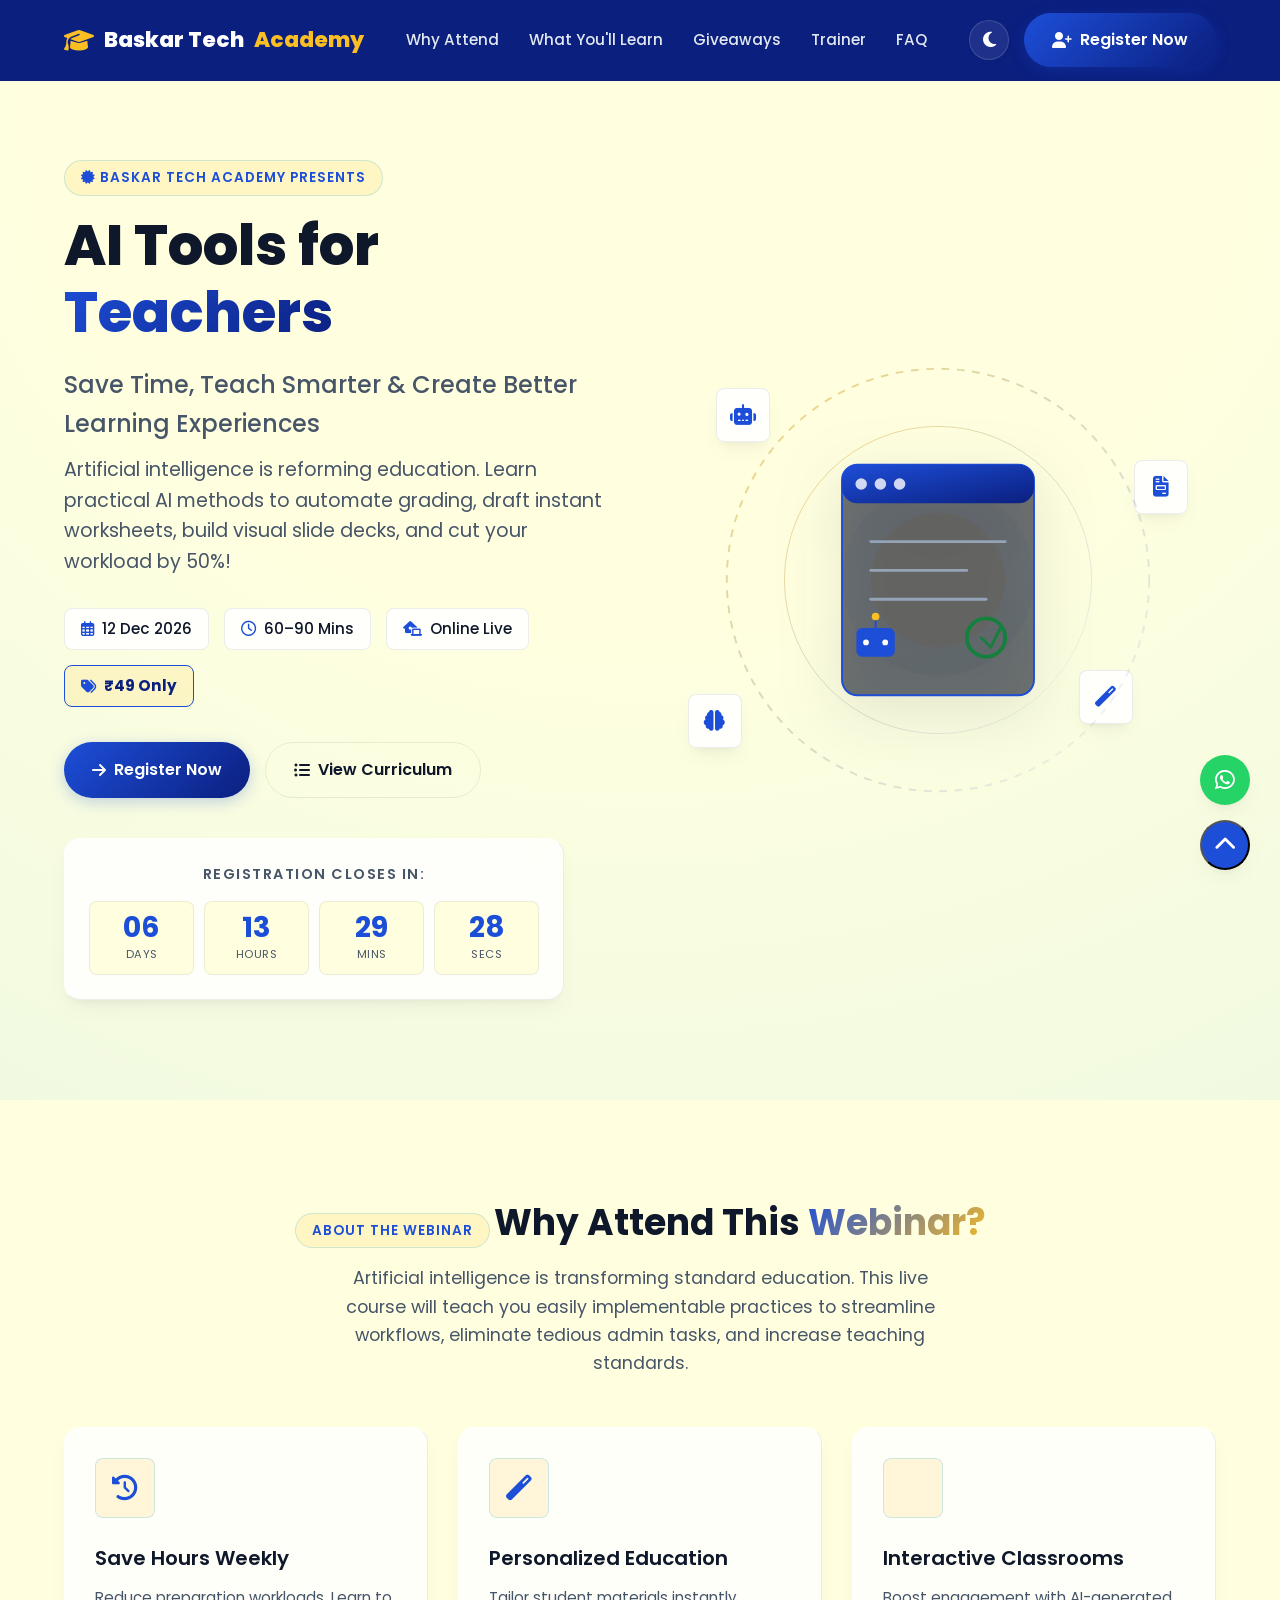
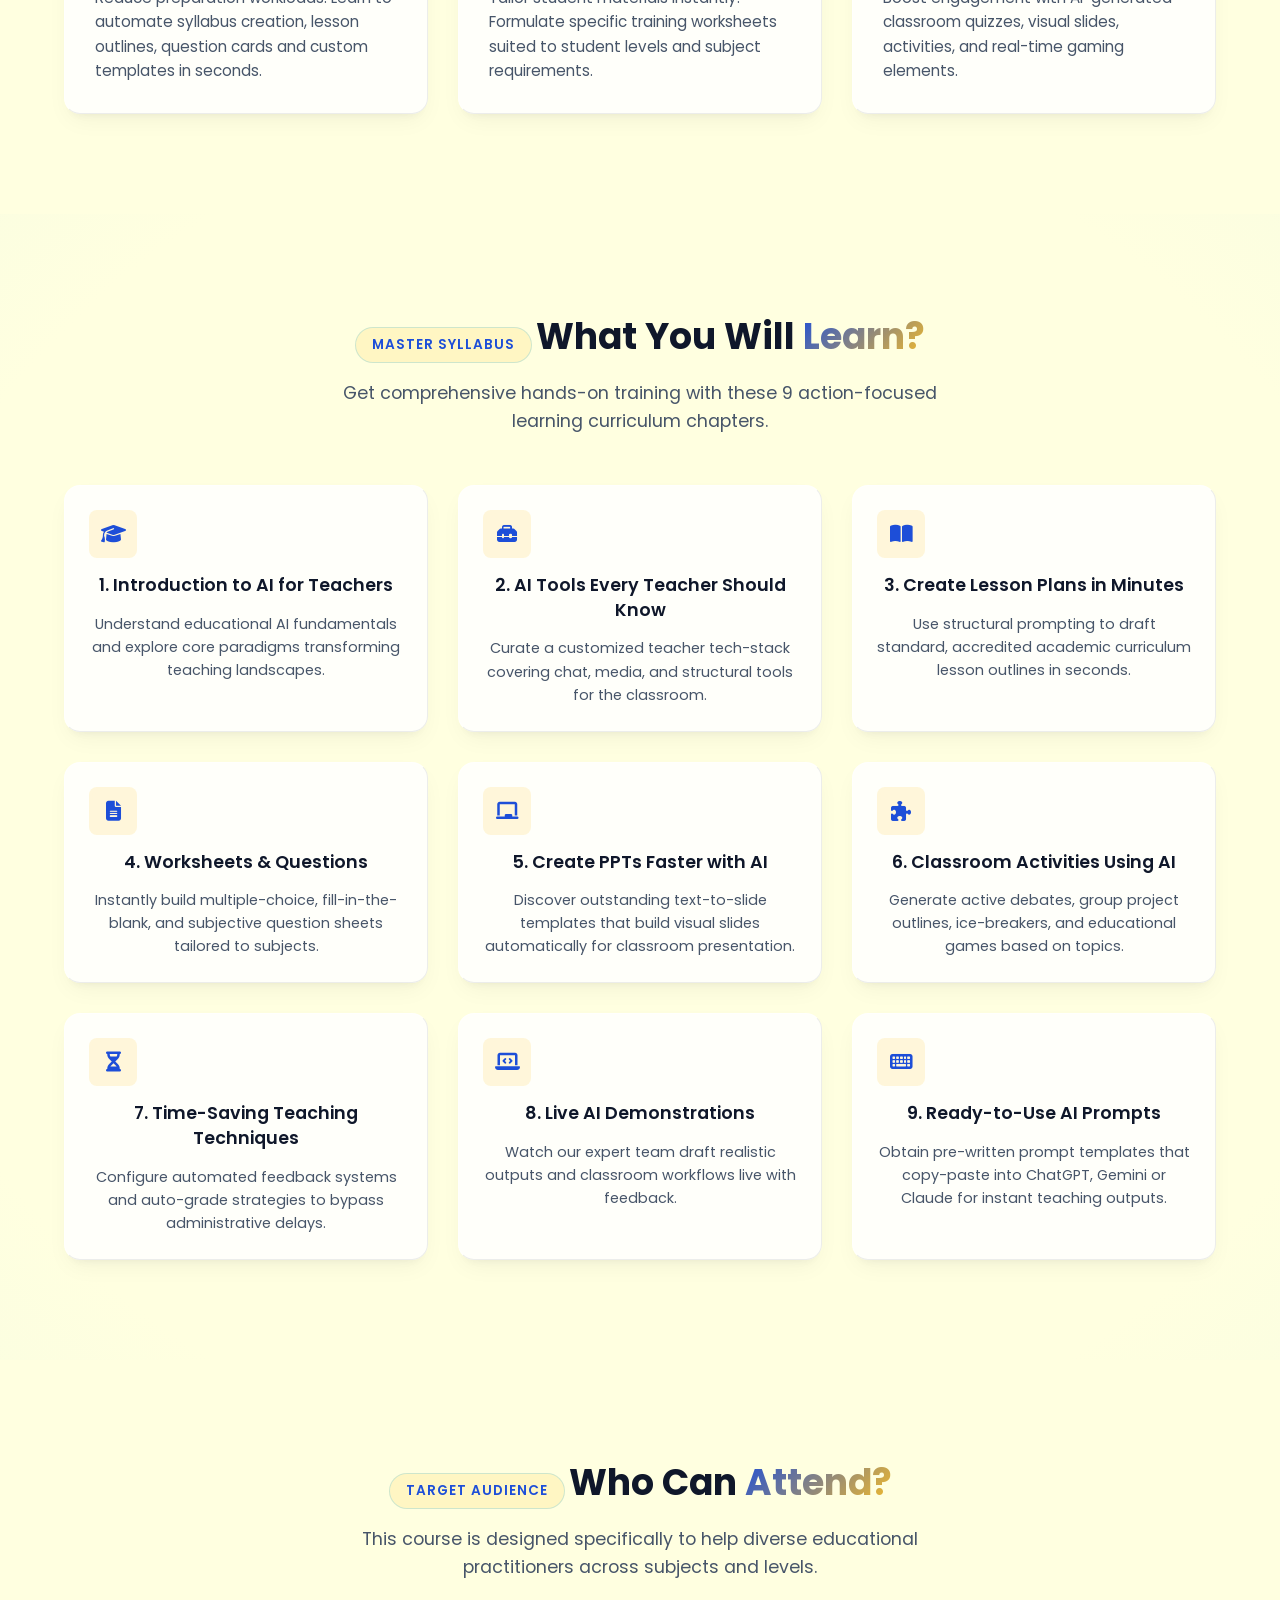
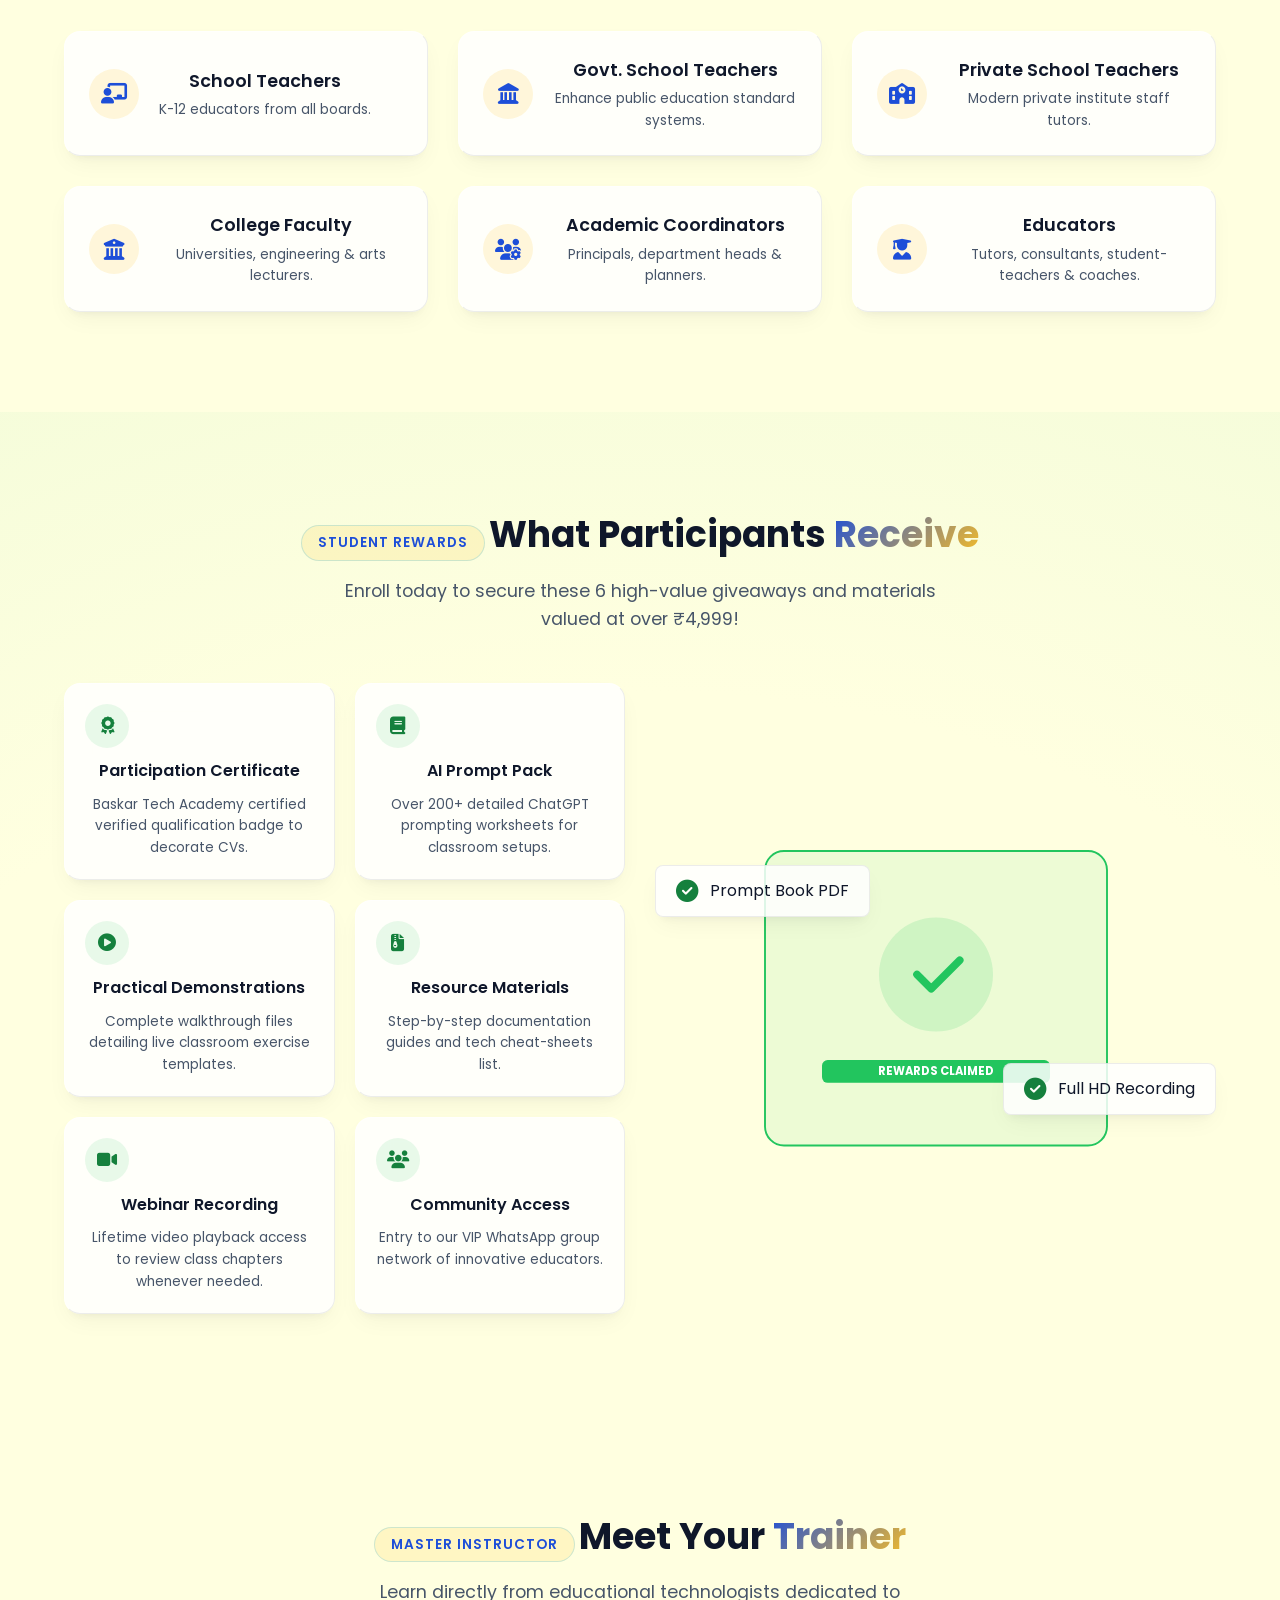
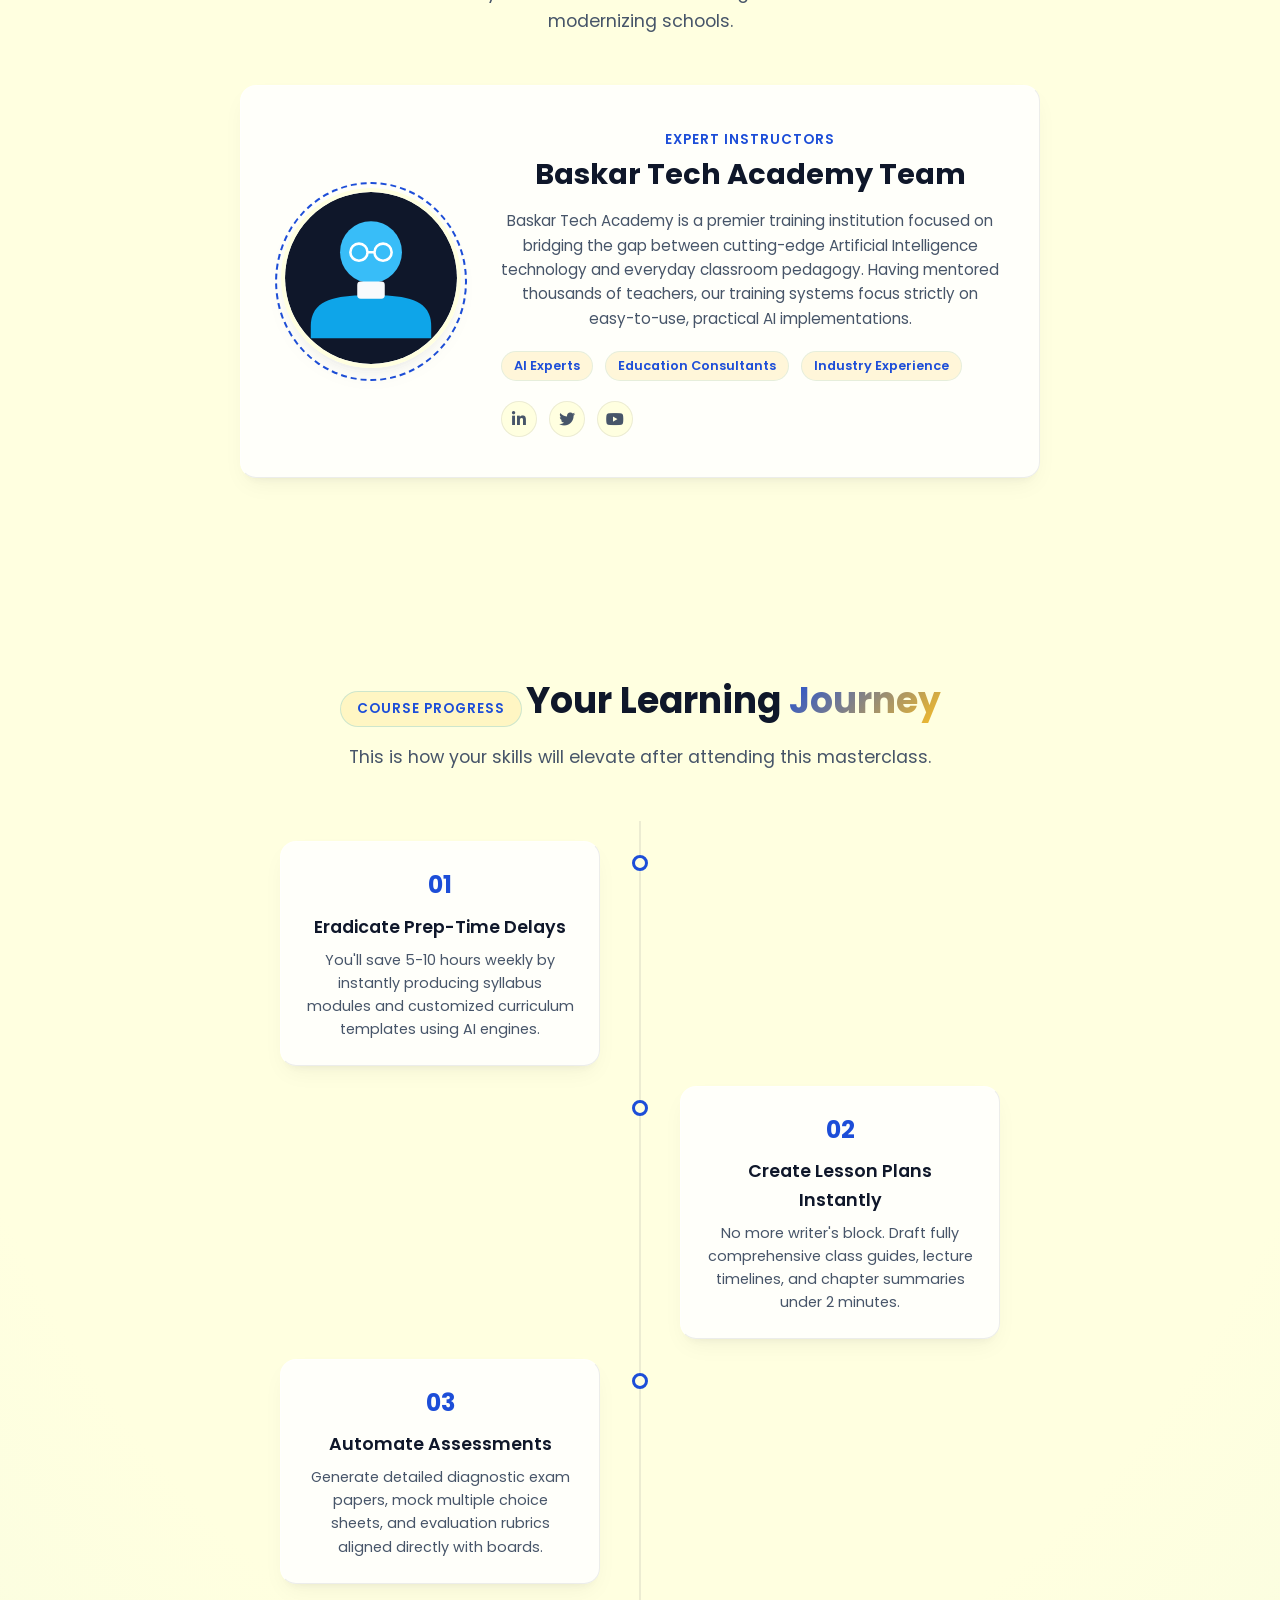
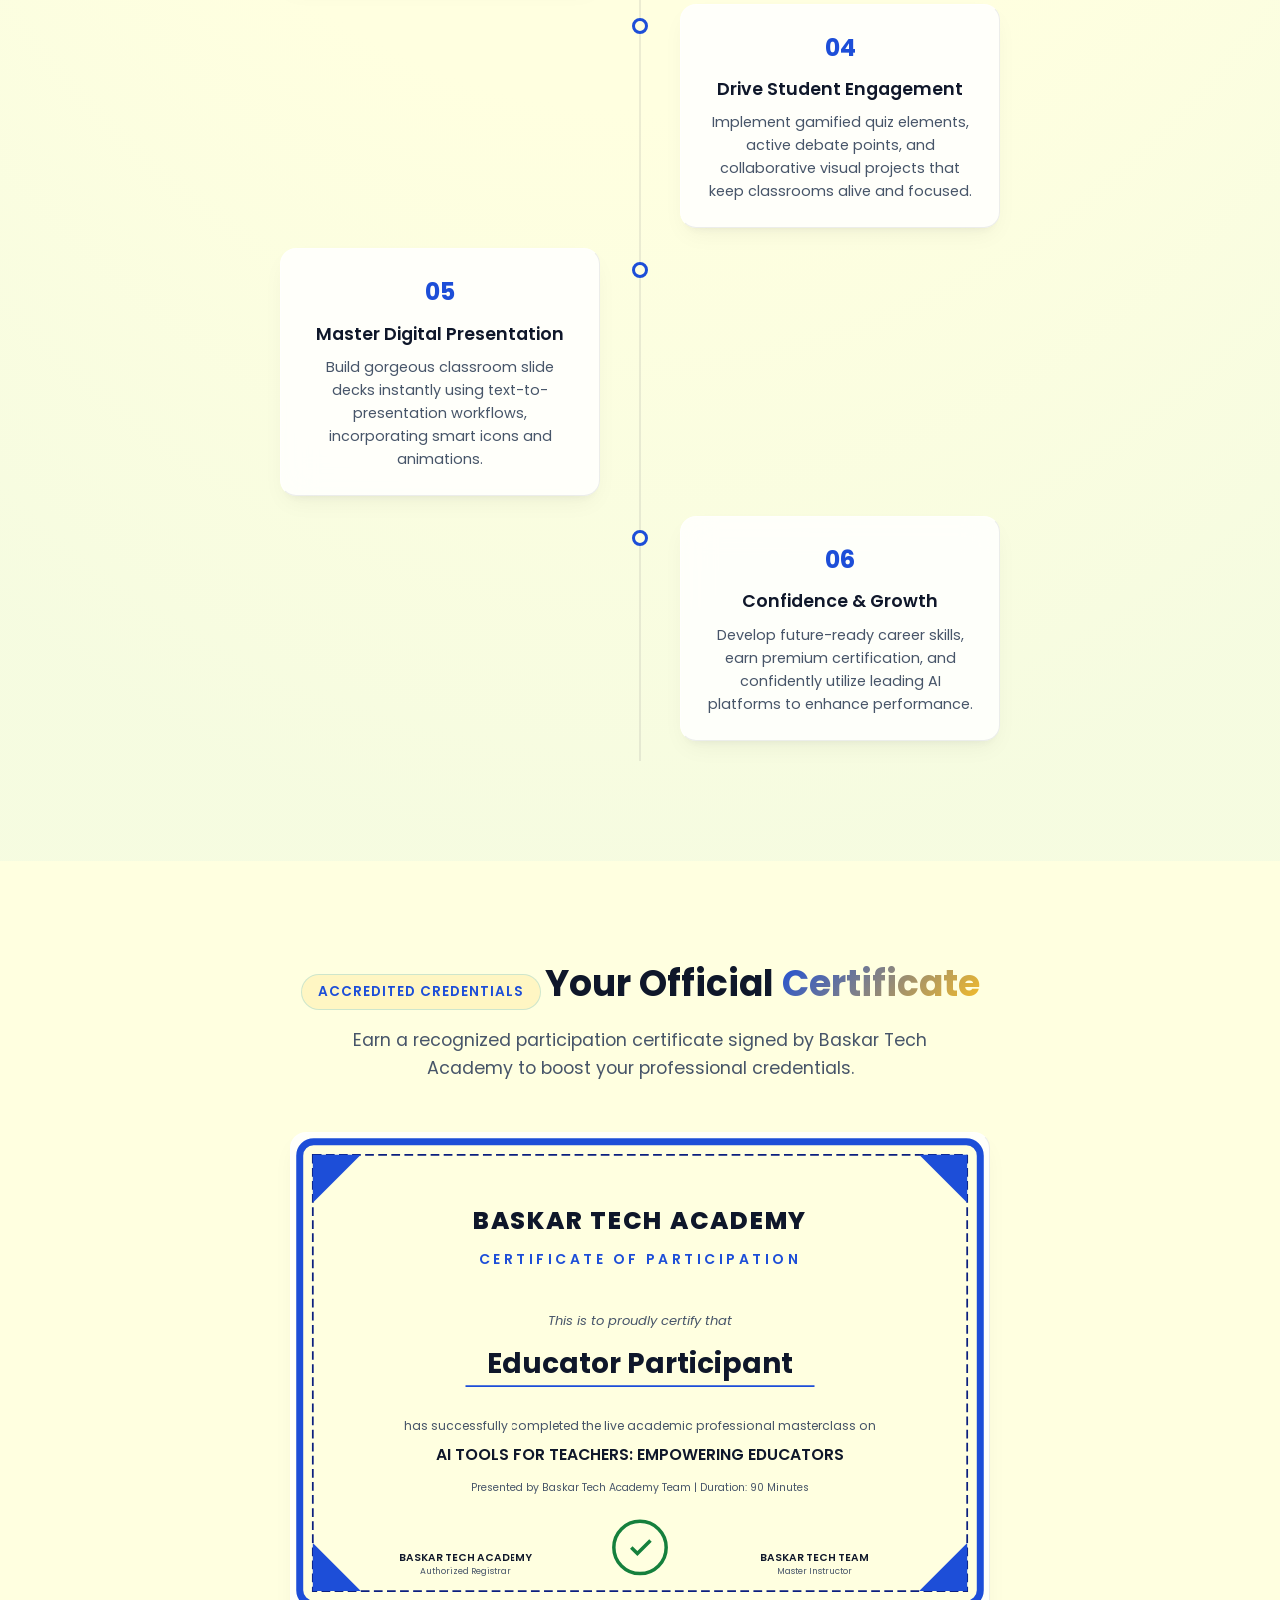
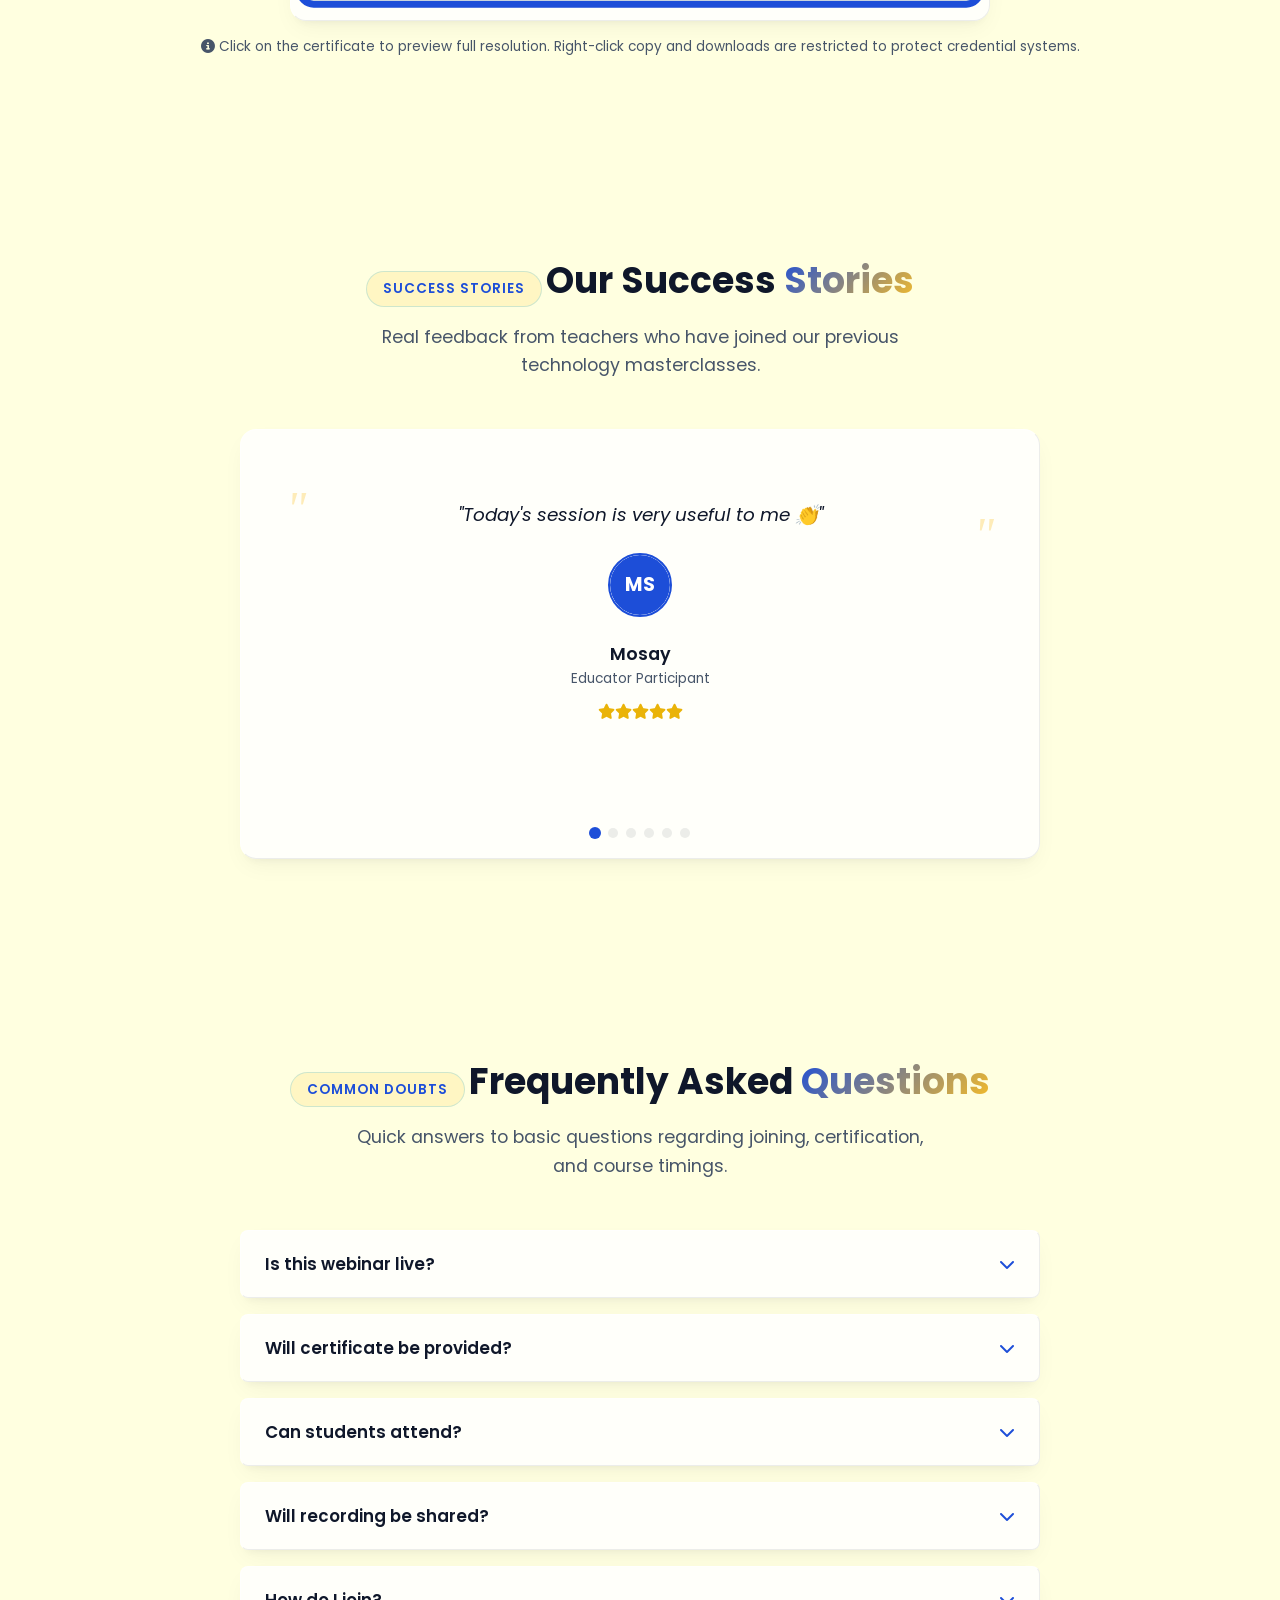
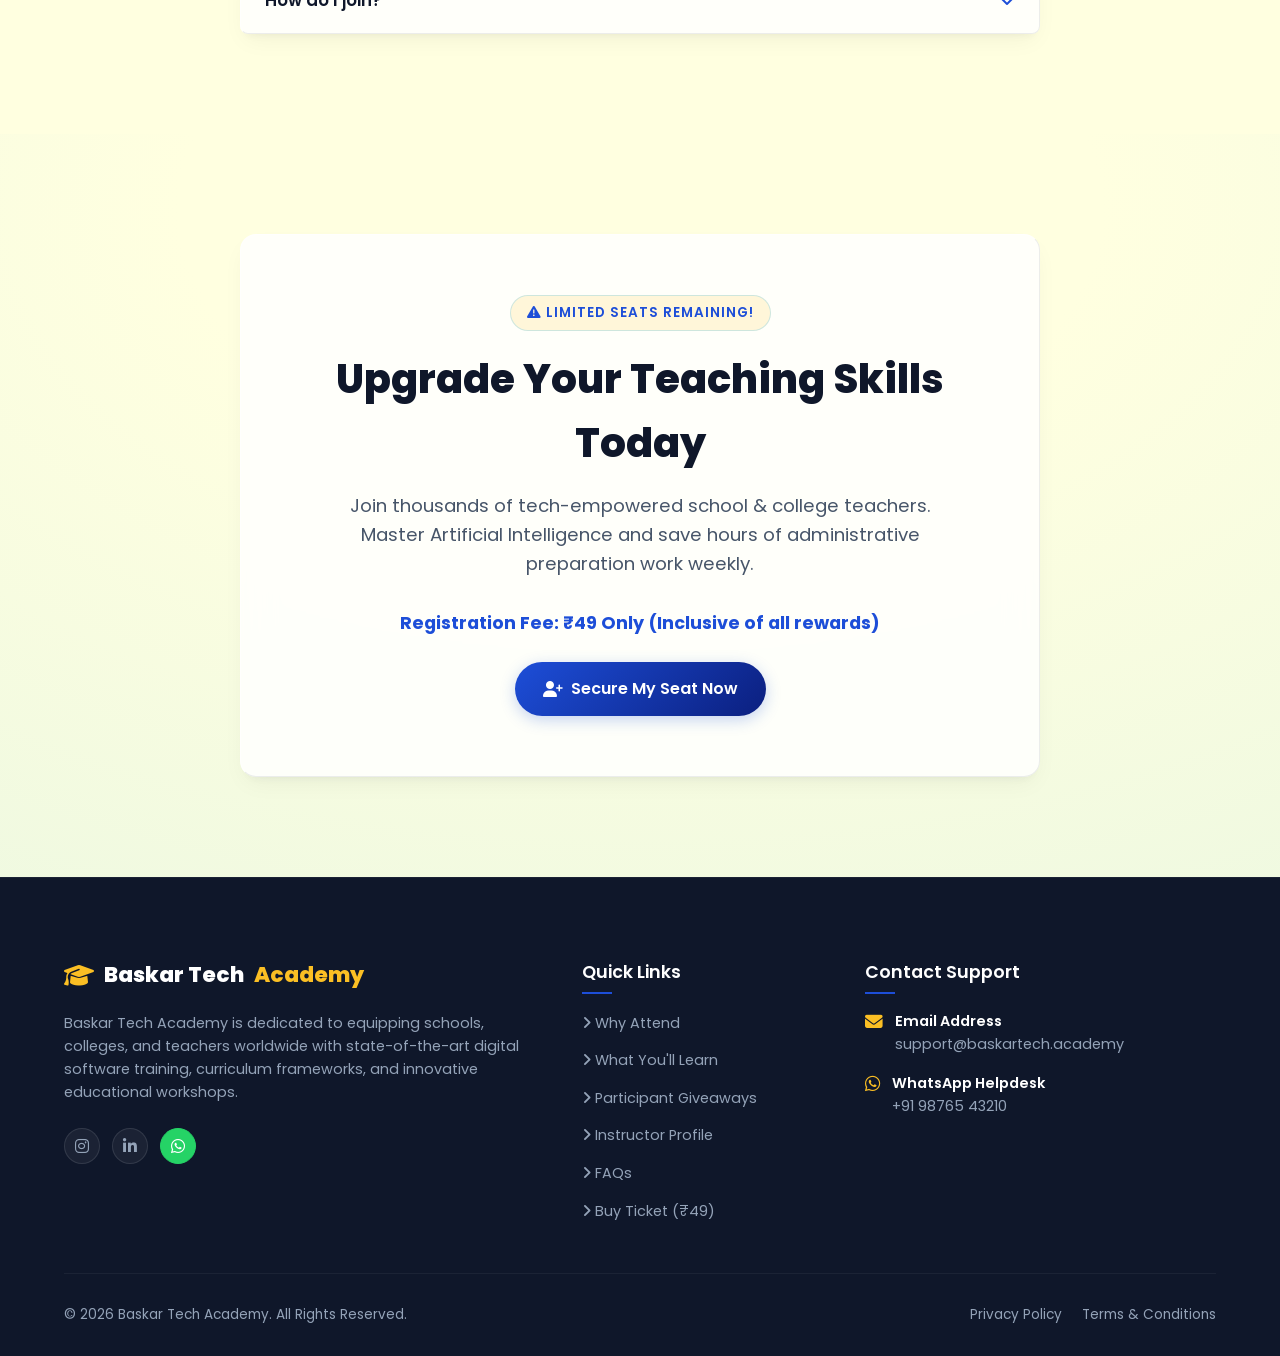
==== commit 7d9fe151: "Update index.html" ====
--- a/index.html
+++ b/index.html
@@ -819,8 +819,6 @@
                         </div>
                     </div>
                     <div class="footer-contact-item">
-                        <i class="fas fa-map-marker-alt"></i>
-                    
                     </div>
                 </div>
 
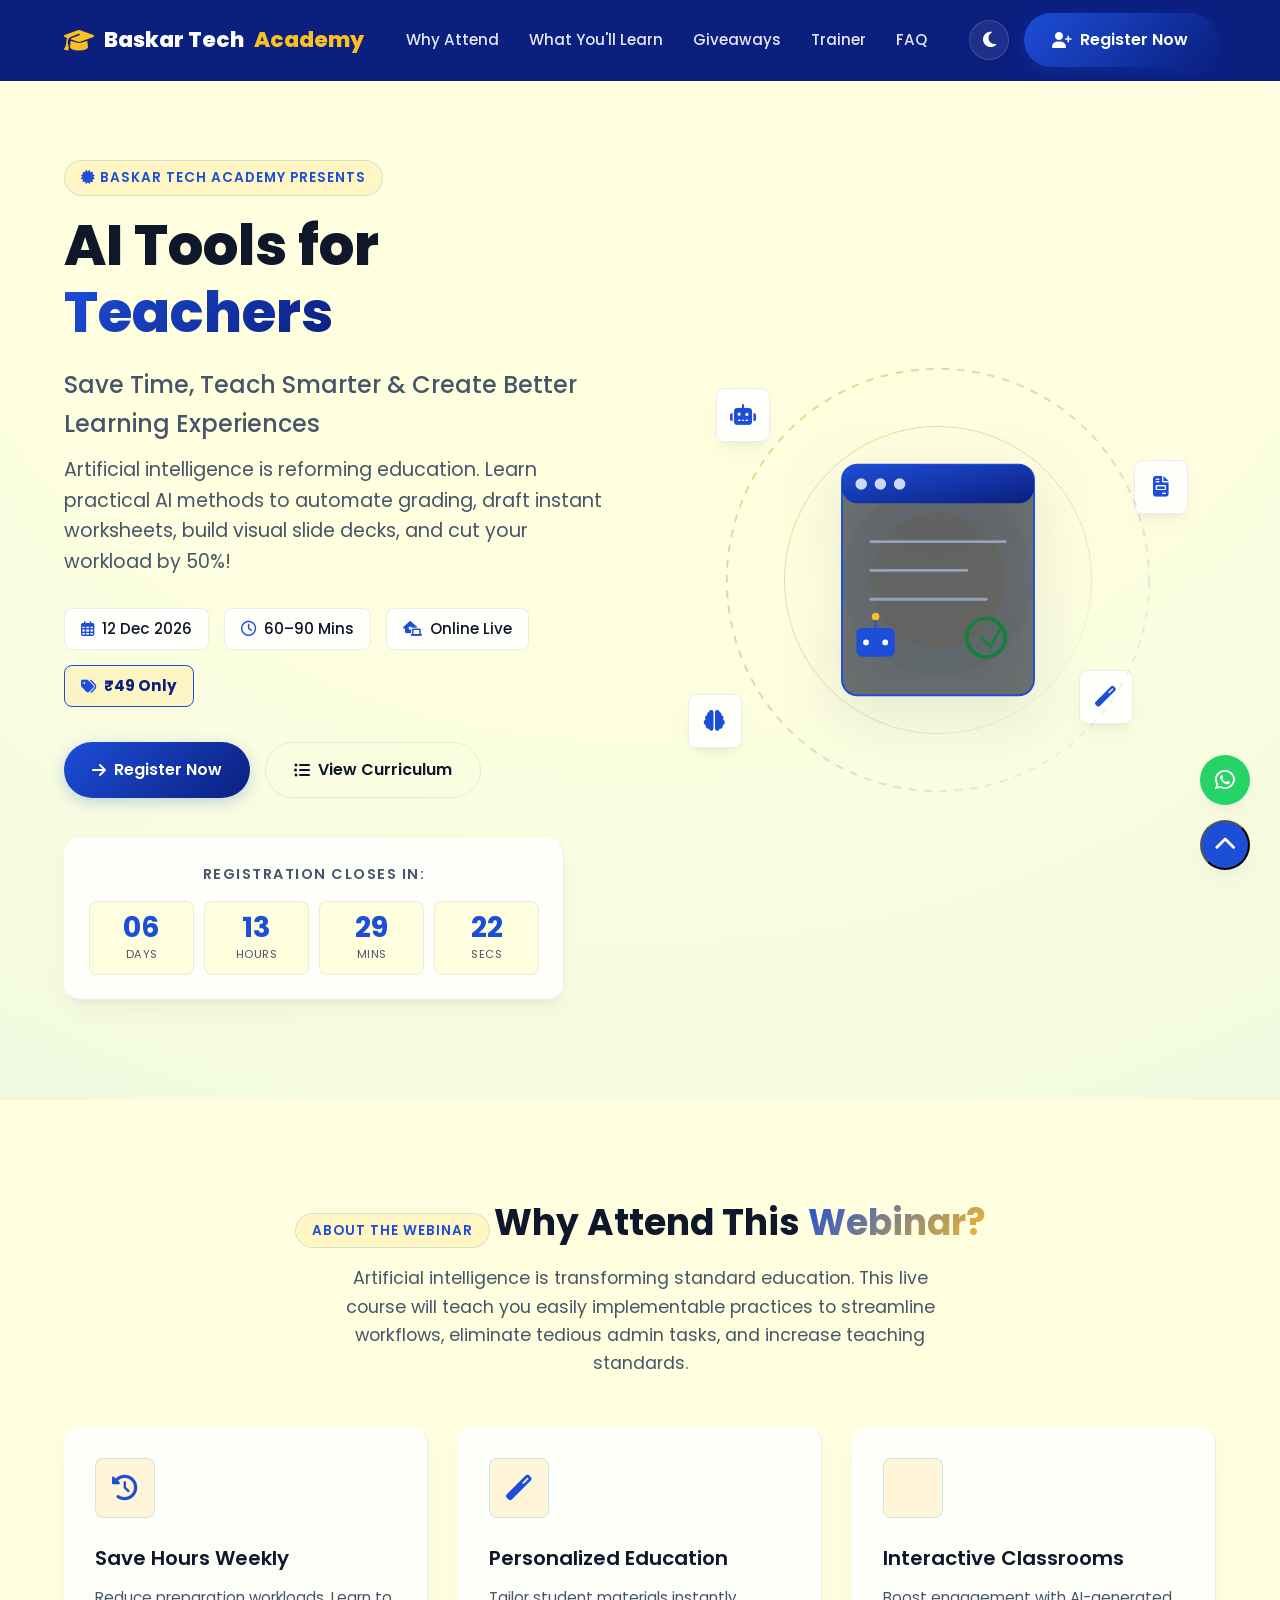
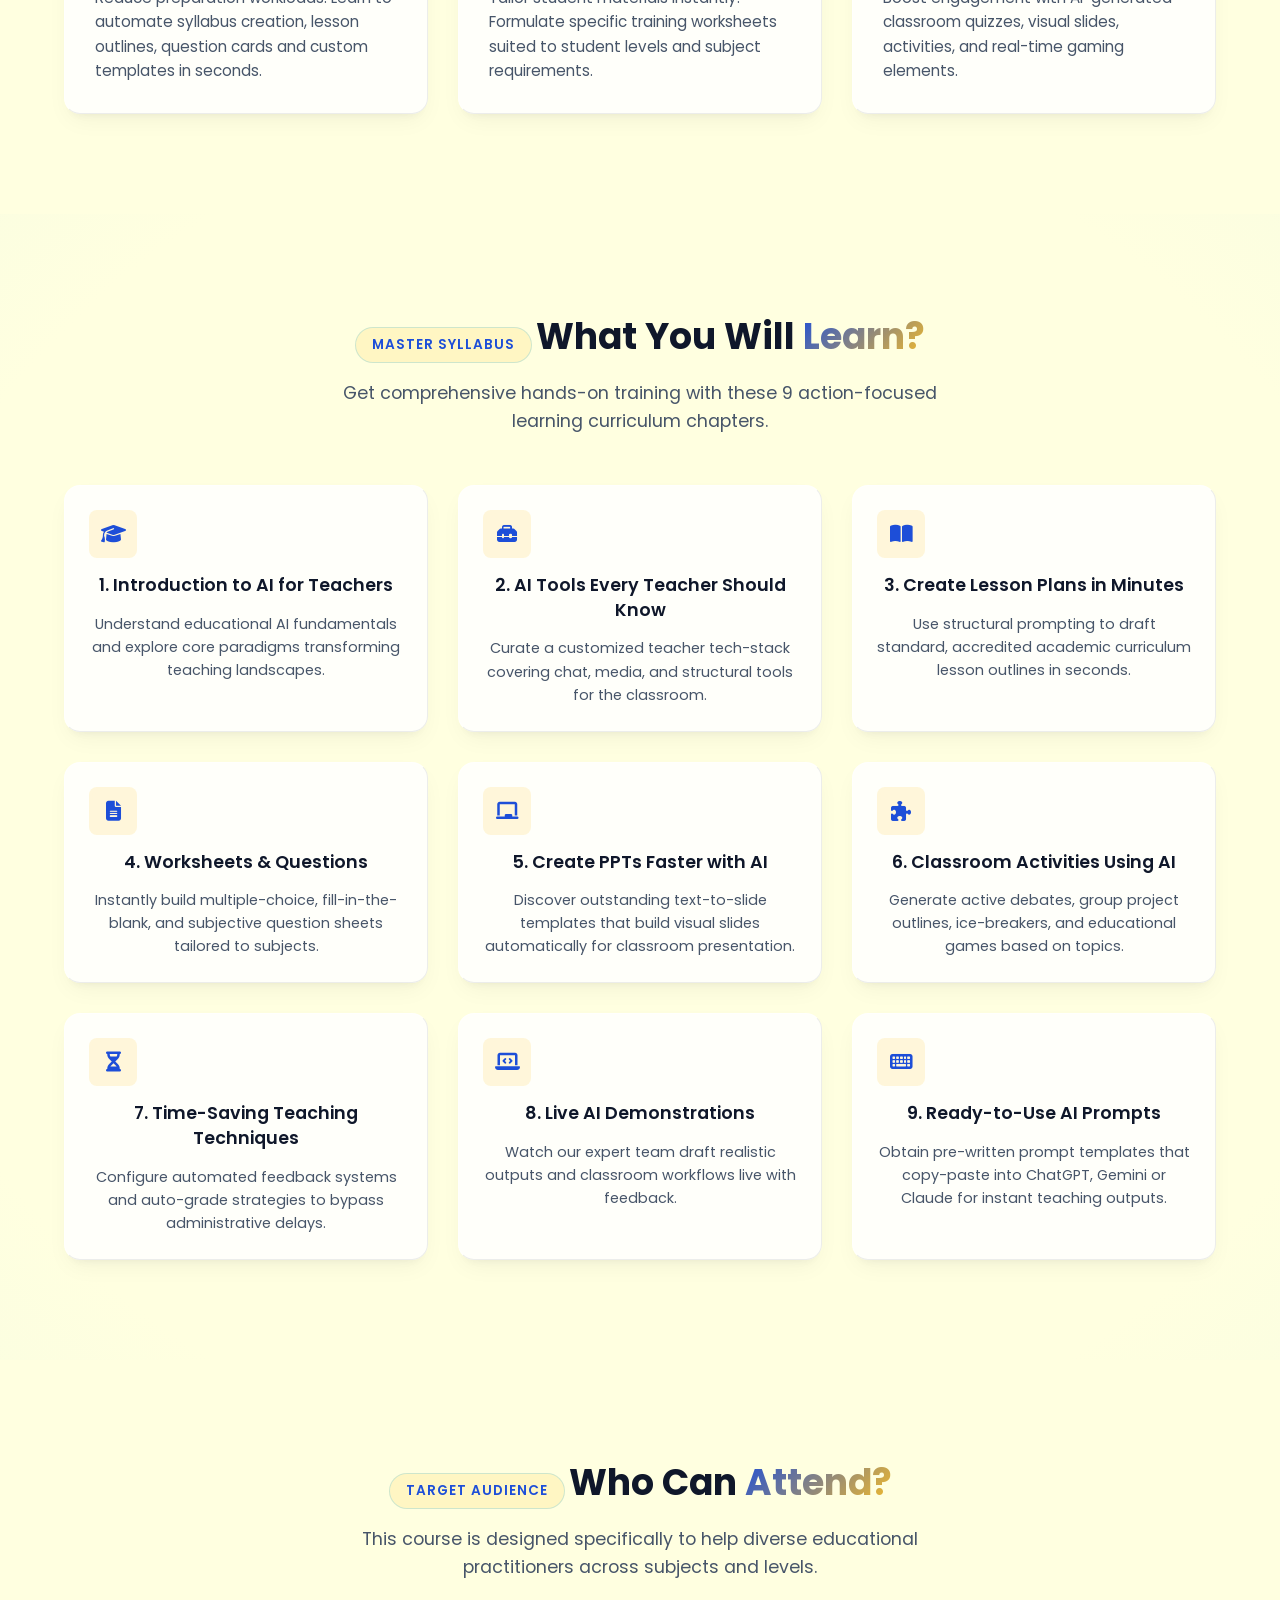
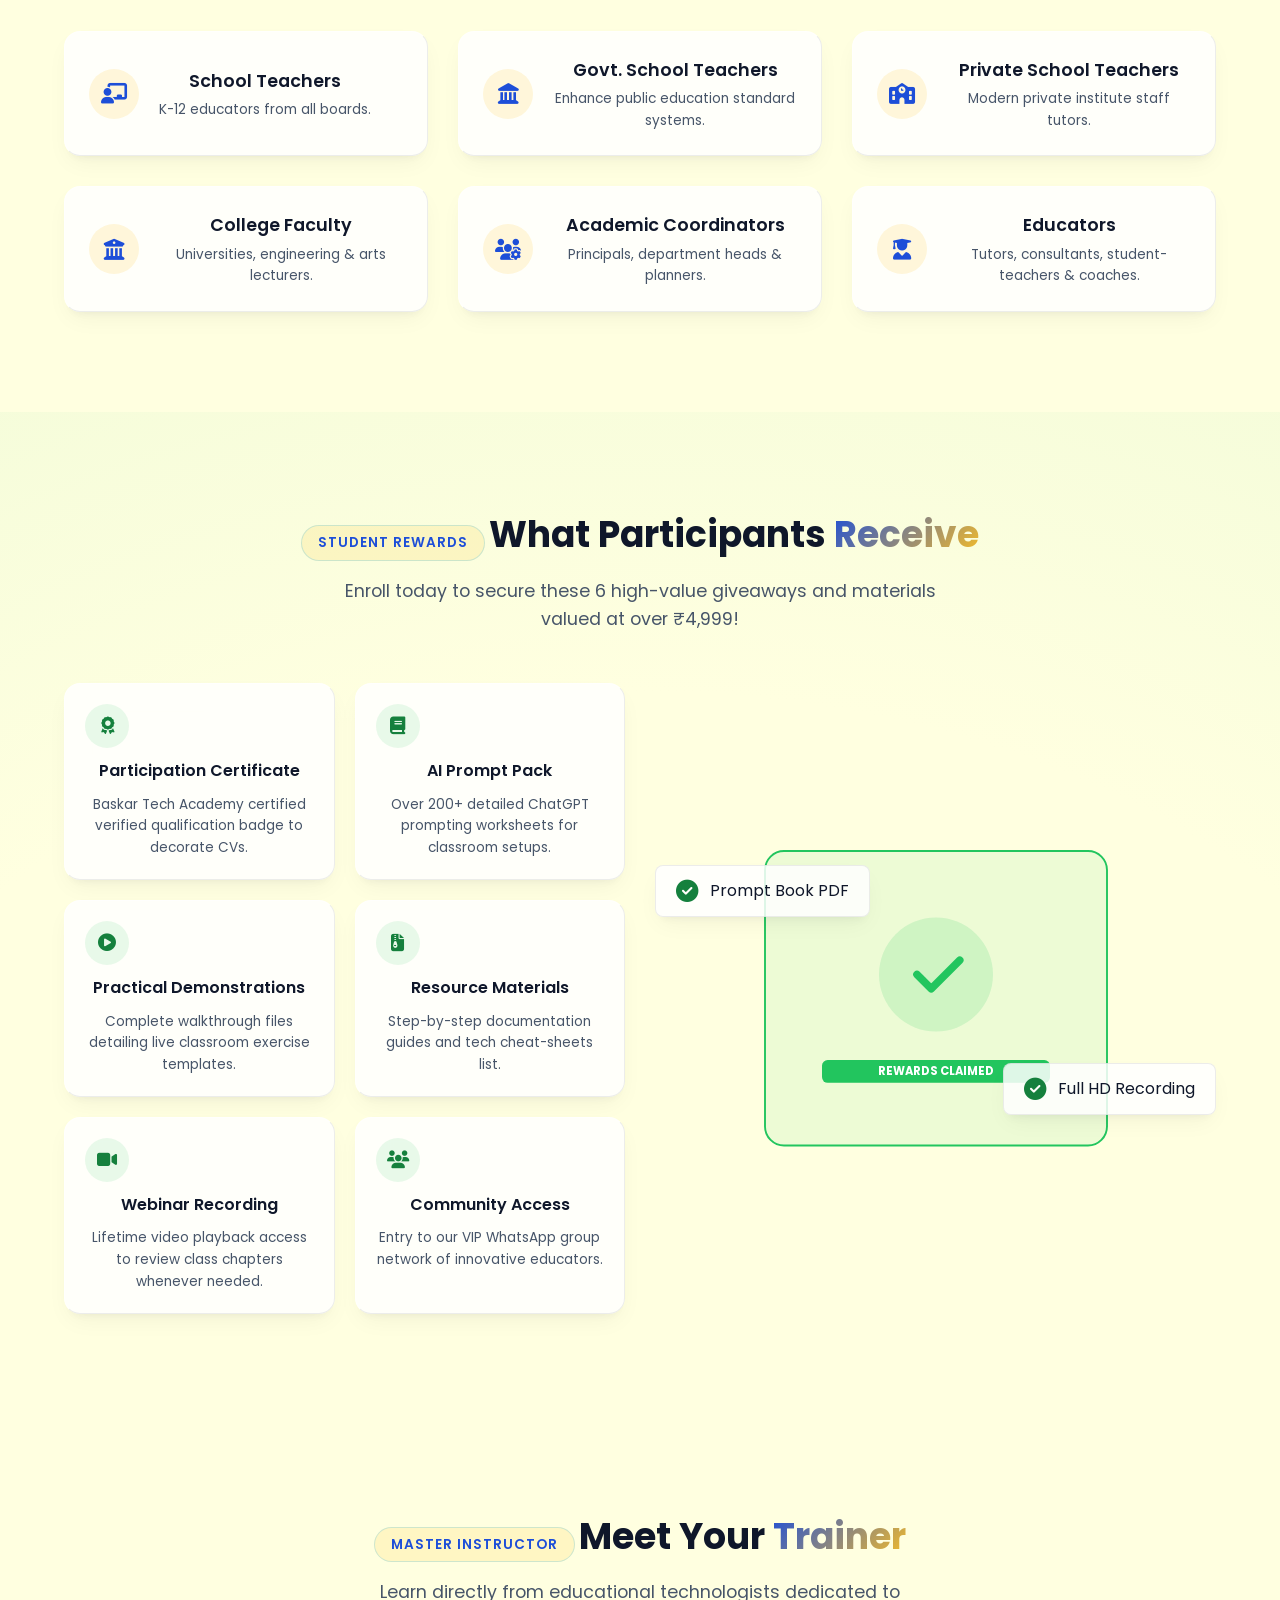
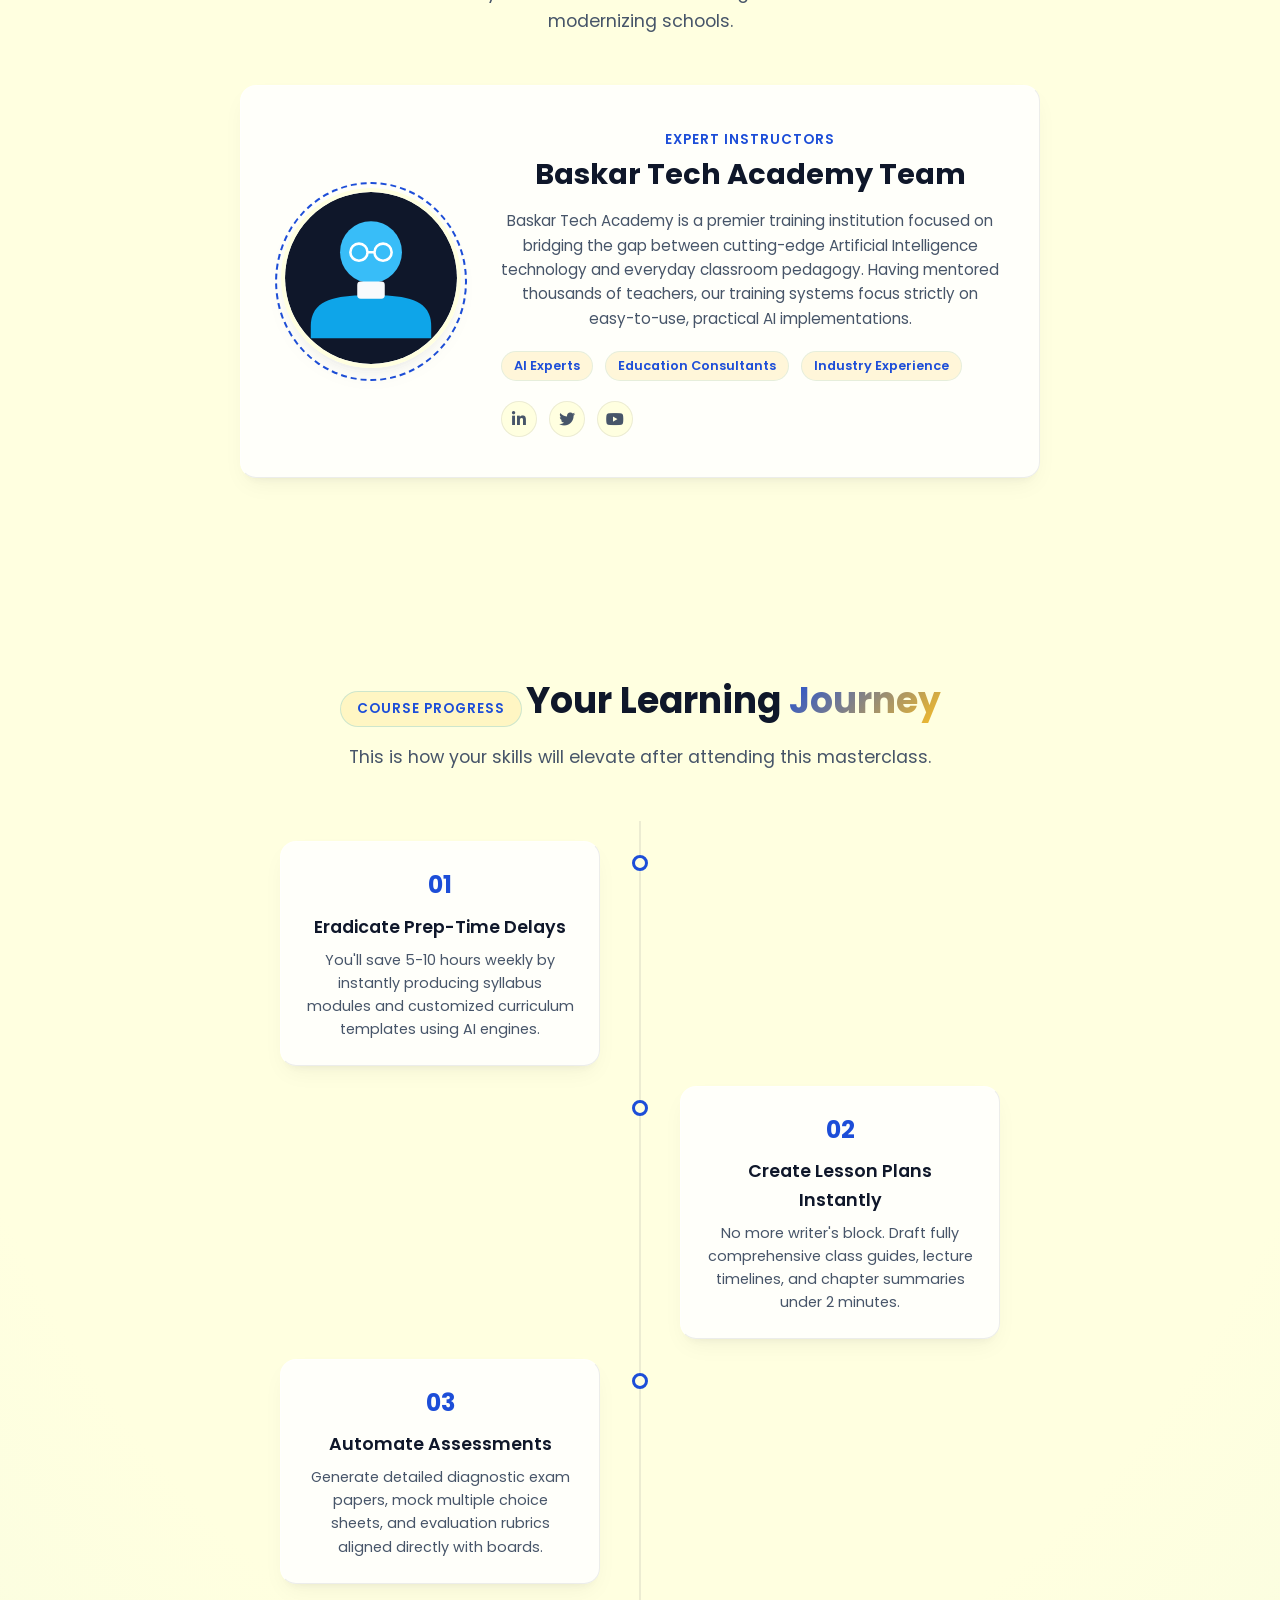
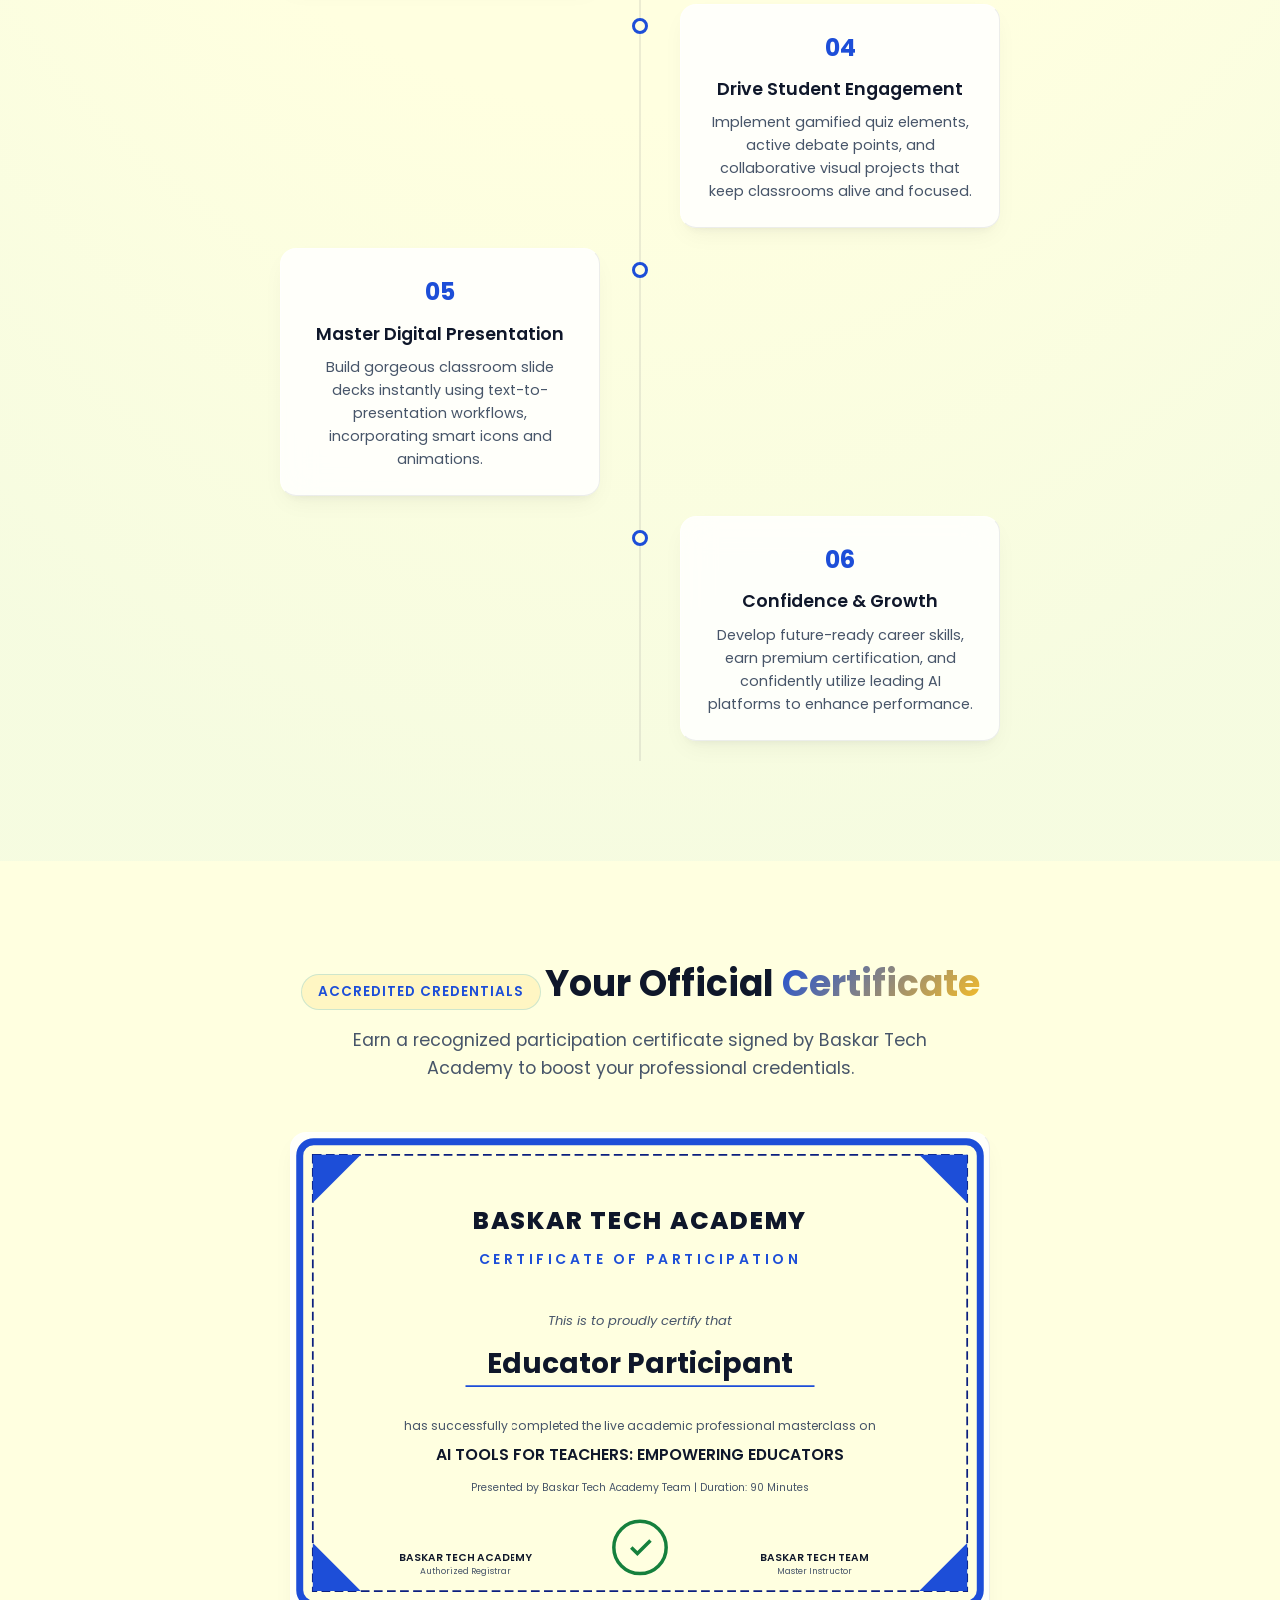
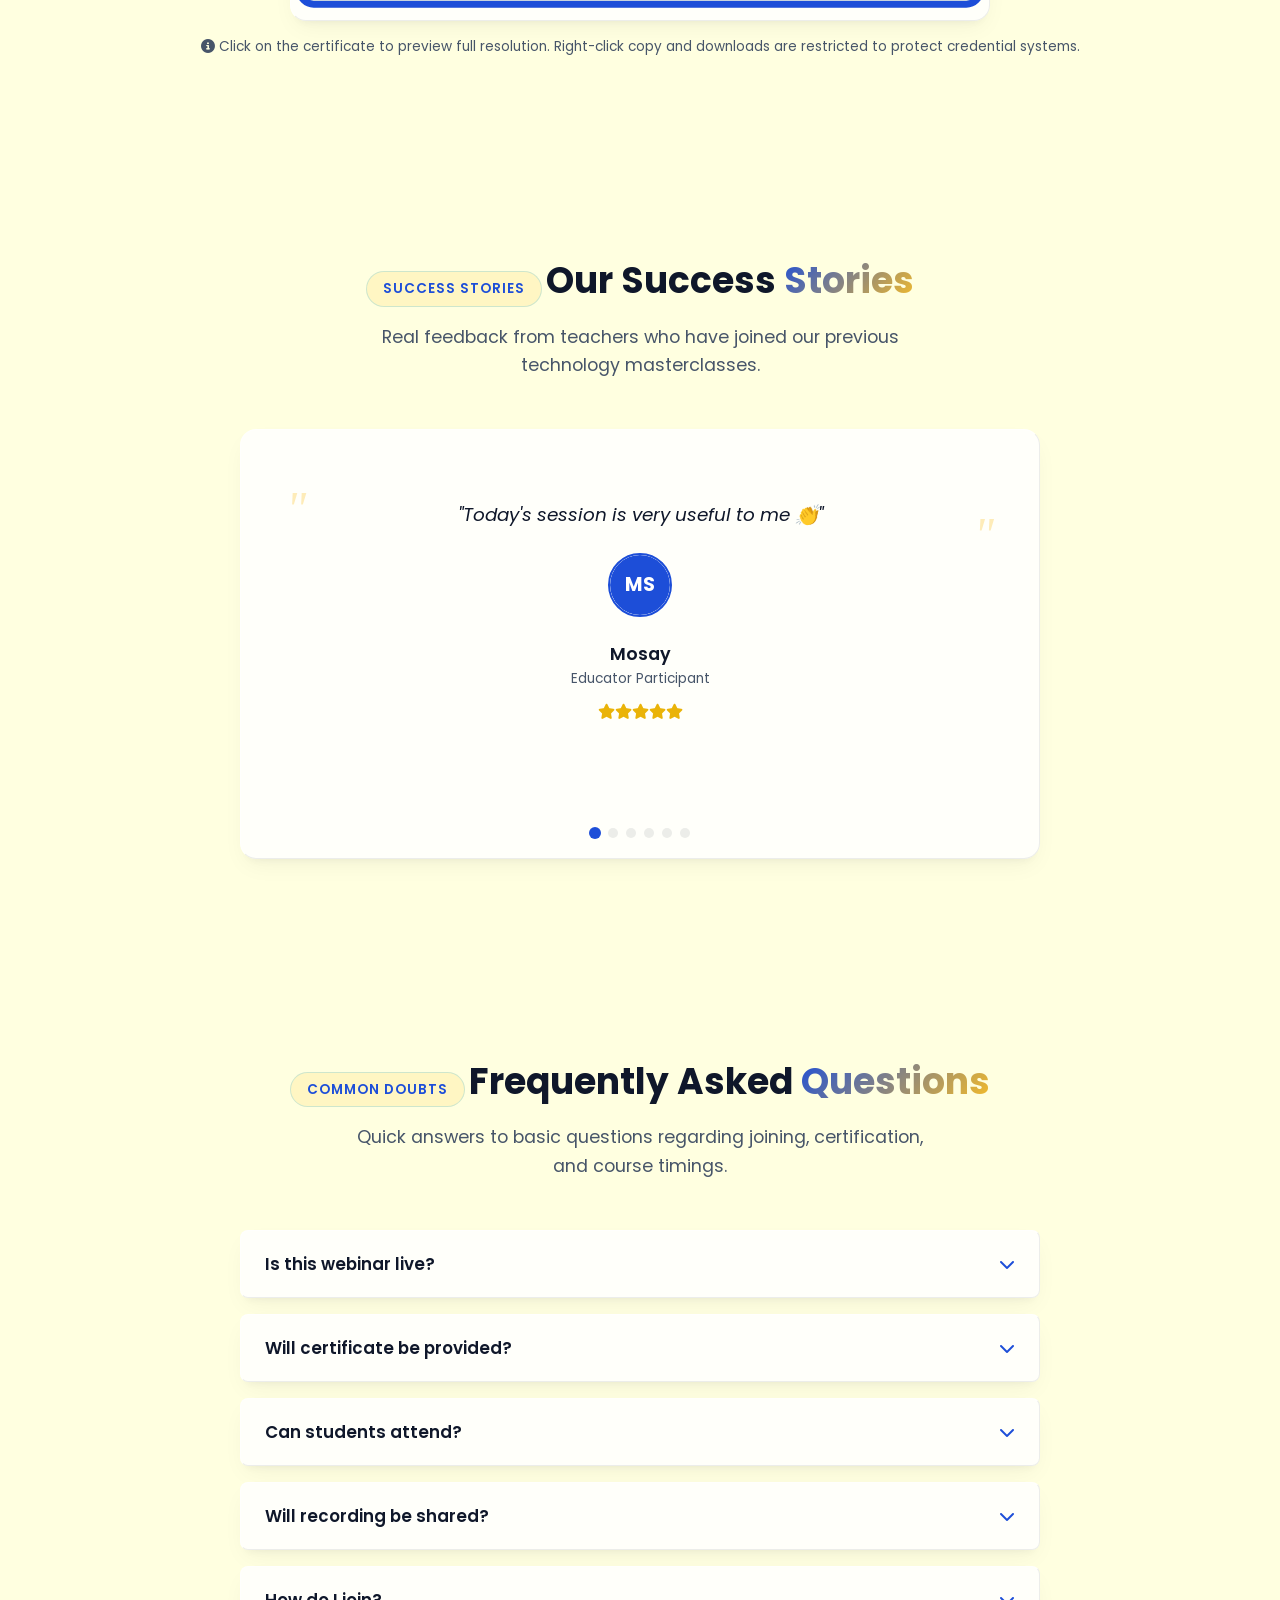
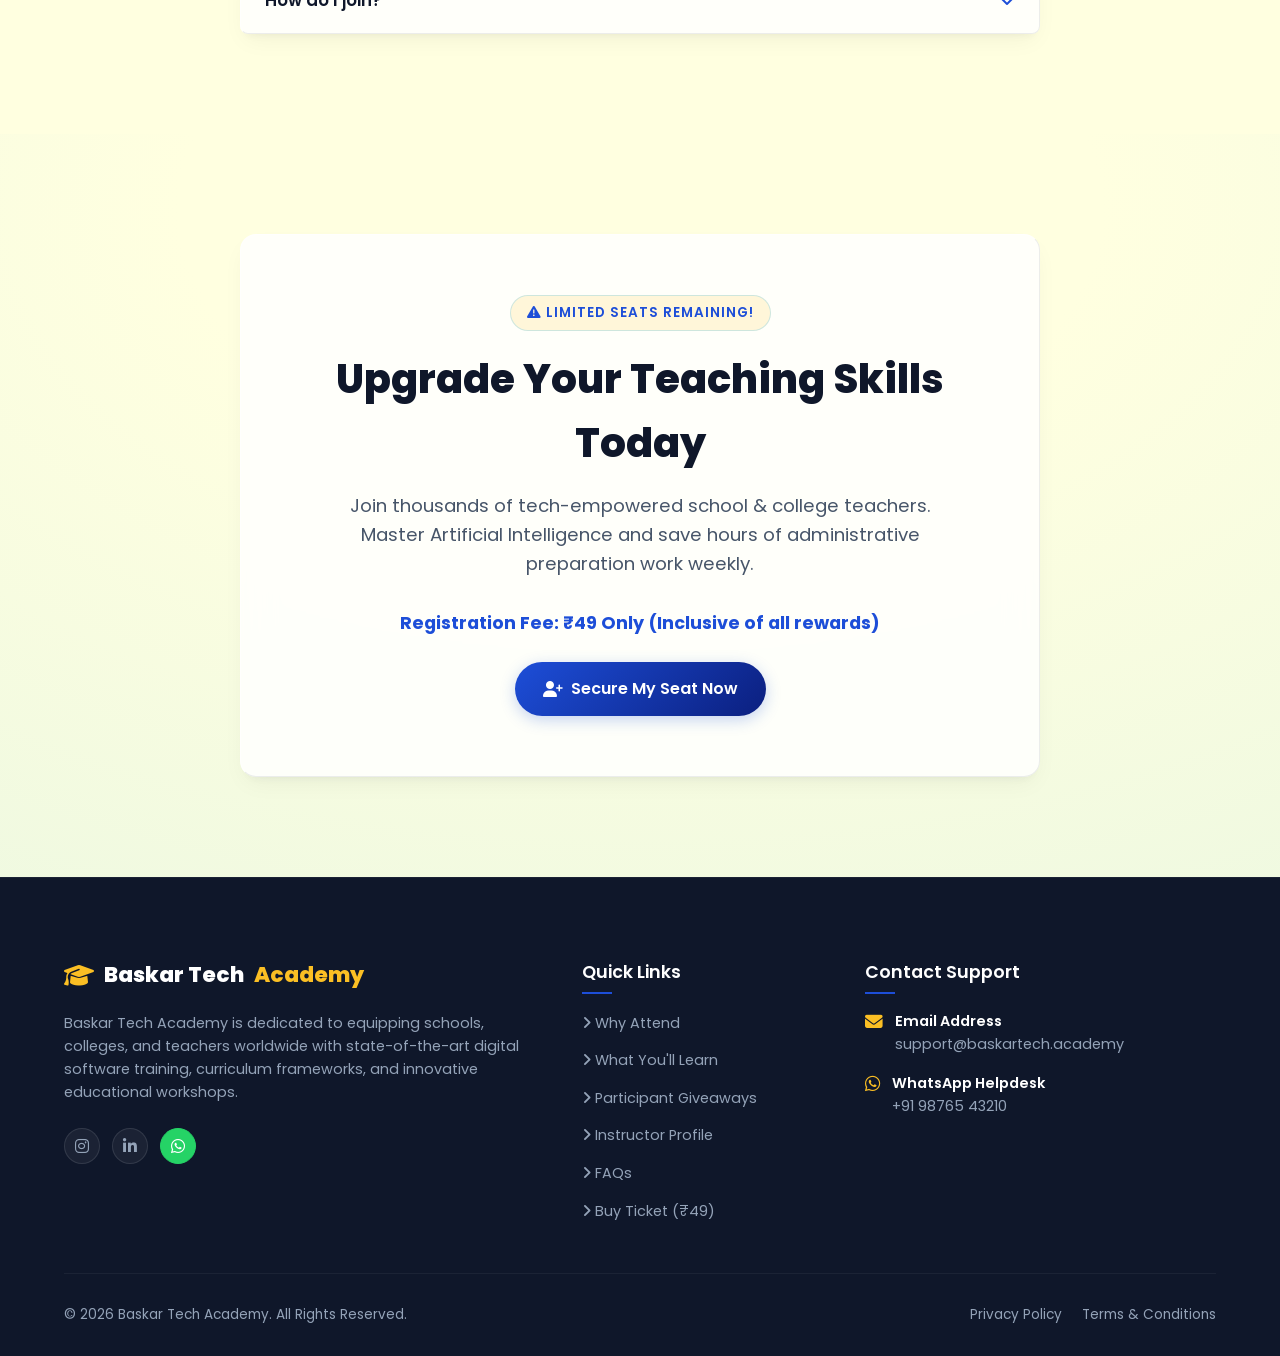
==== commit d6378d8e: "Update index.html" ====
--- a/index.html
+++ b/index.html
@@ -783,7 +783,7 @@
                     <div class="footer-socials">
                         <!-- <a href="#" class="social-link" aria-label="Facebook"><i class="fab fa-facebook-f"></i></a> -->
                         <a href="https://www.instagram.com/baskartech_academy/" class="social-link" aria-label="Instagram"><i class="fab fa-instagram"></i></a>
-                        <a href="#" class="social-link" aria-label="LinkedIn"><i class="fab fa-linkedin-in"></i></a>
+                        <a href="https://www.linkedin.com/company/107122858/admin/page-posts/published/" class="social-link" aria-label="LinkedIn"><i class="fab fa-linkedin-in"></i></a>
                         <a href="https://wa.me/919876543210" class="social-link" style="background-color:#25d366; border-color:#25d366; color:#fff" aria-label="WhatsApp Support"><i class="fab fa-whatsapp"></i></a>
                     </div>
                 </div>
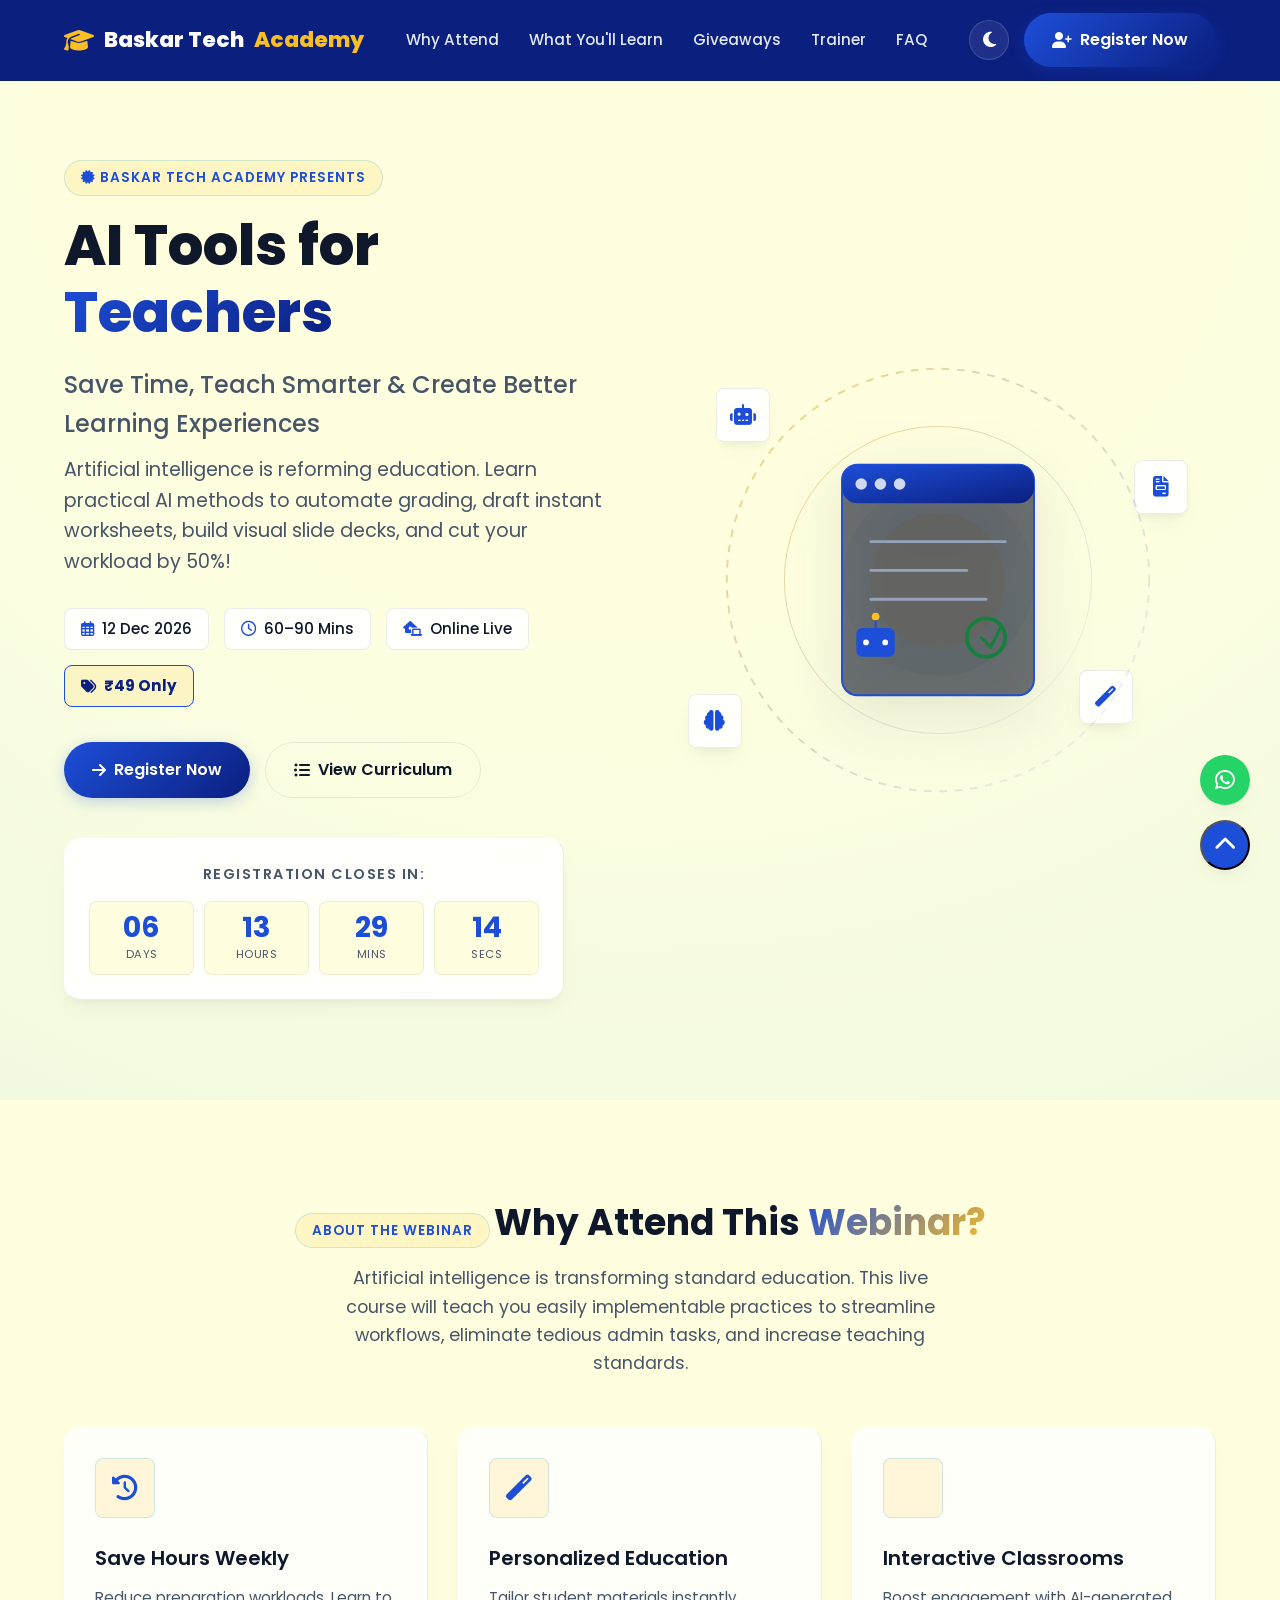
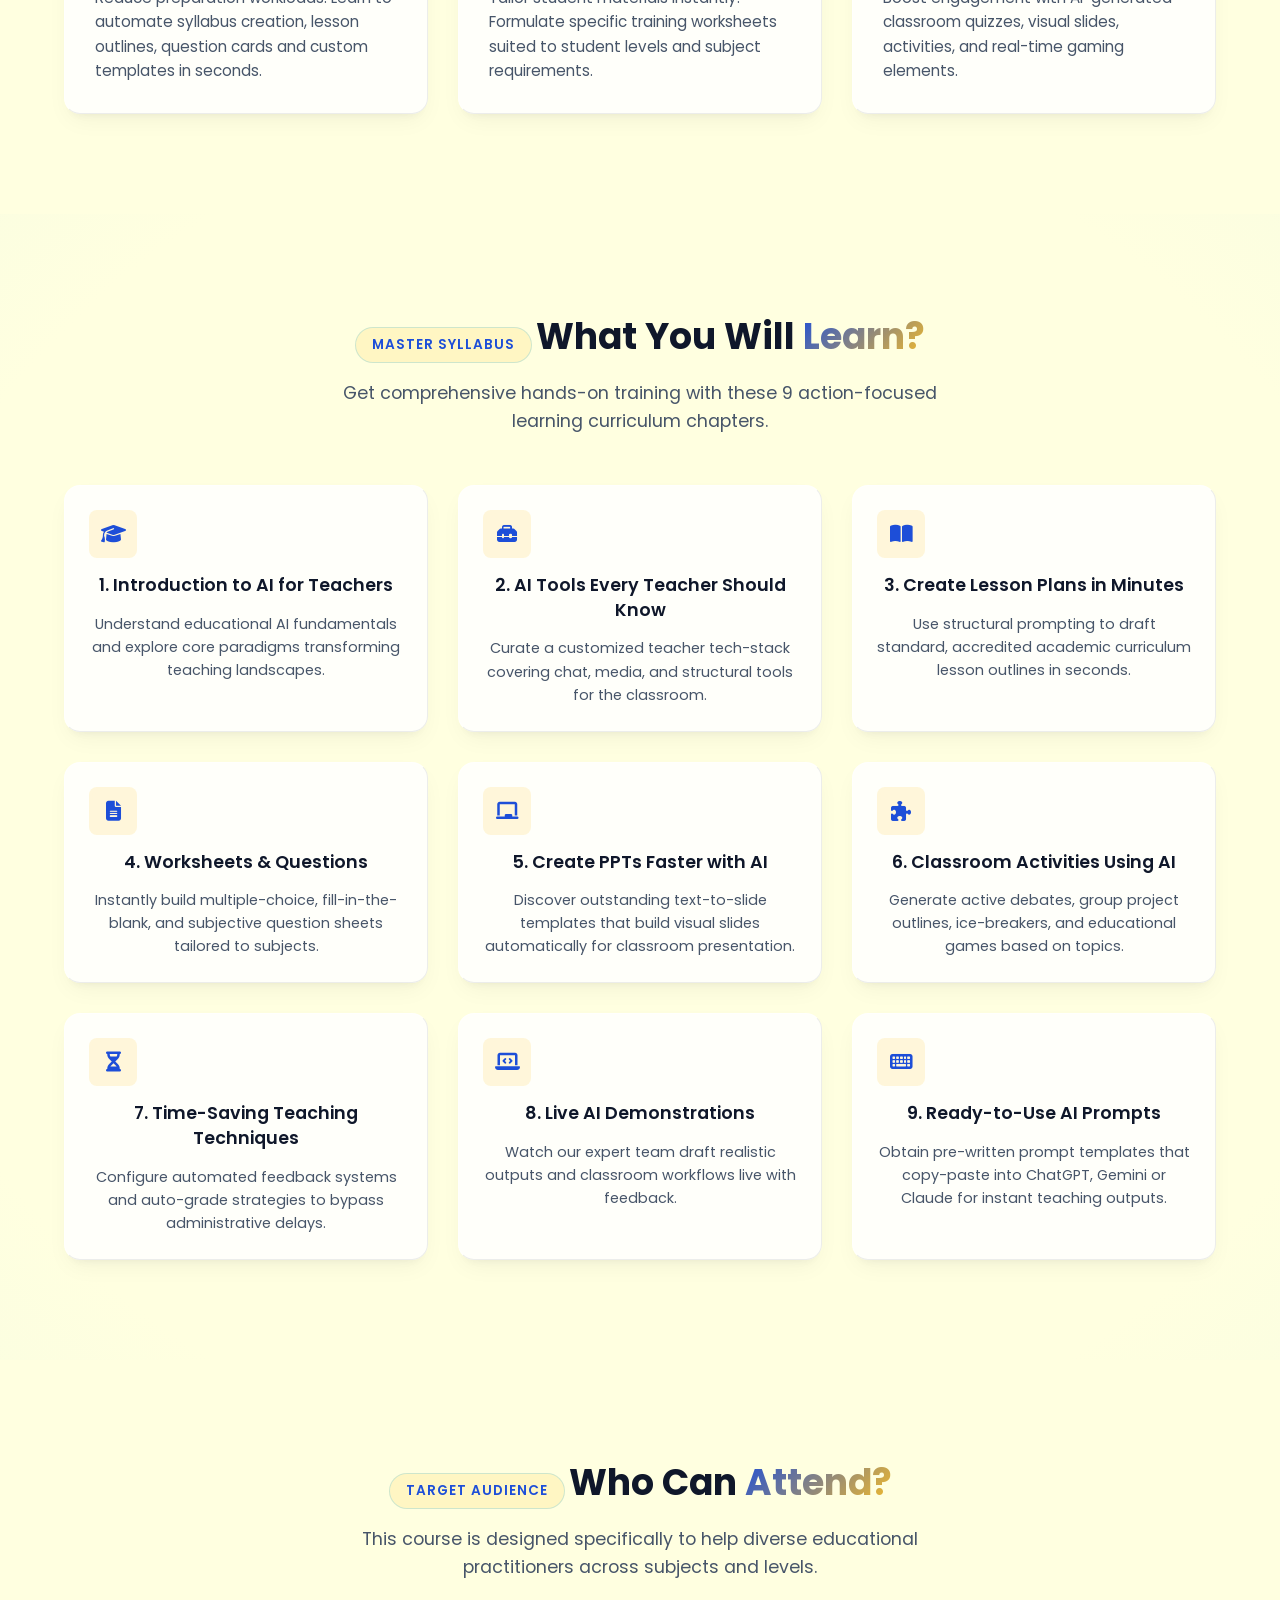
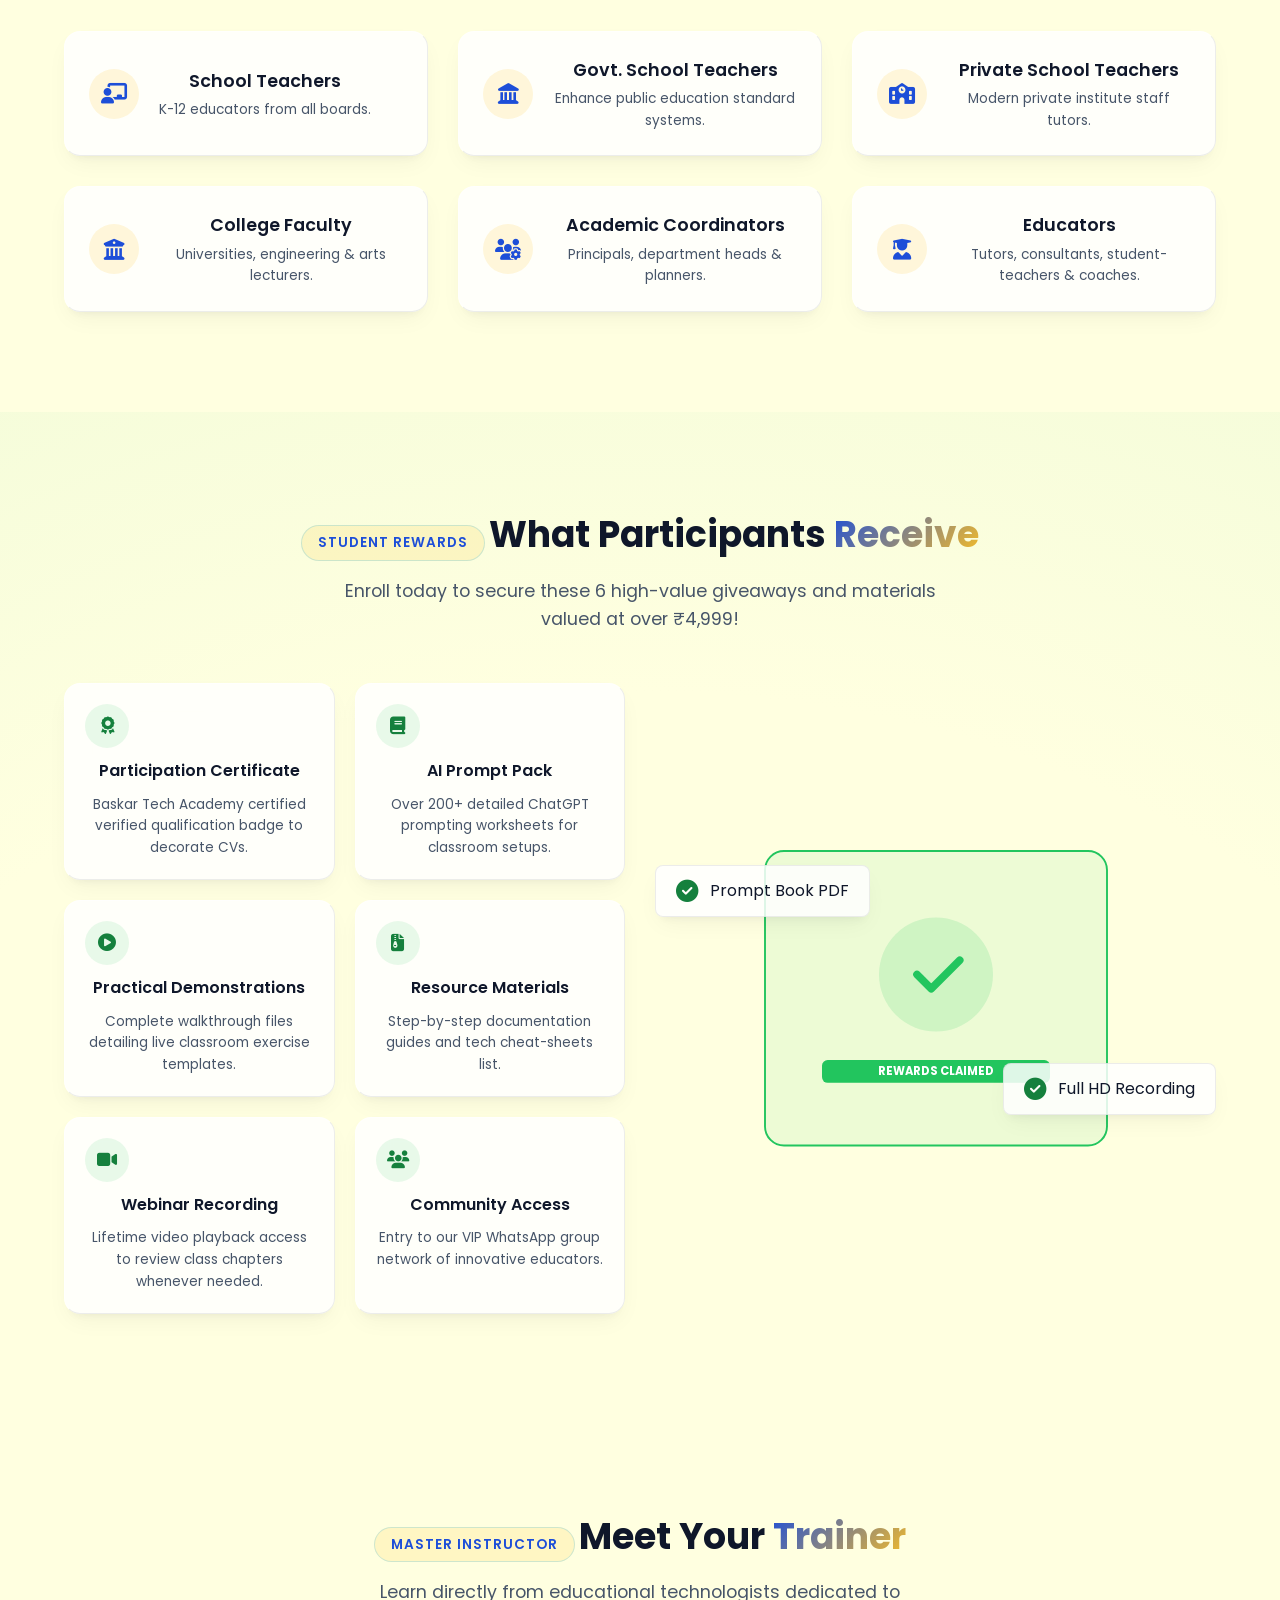
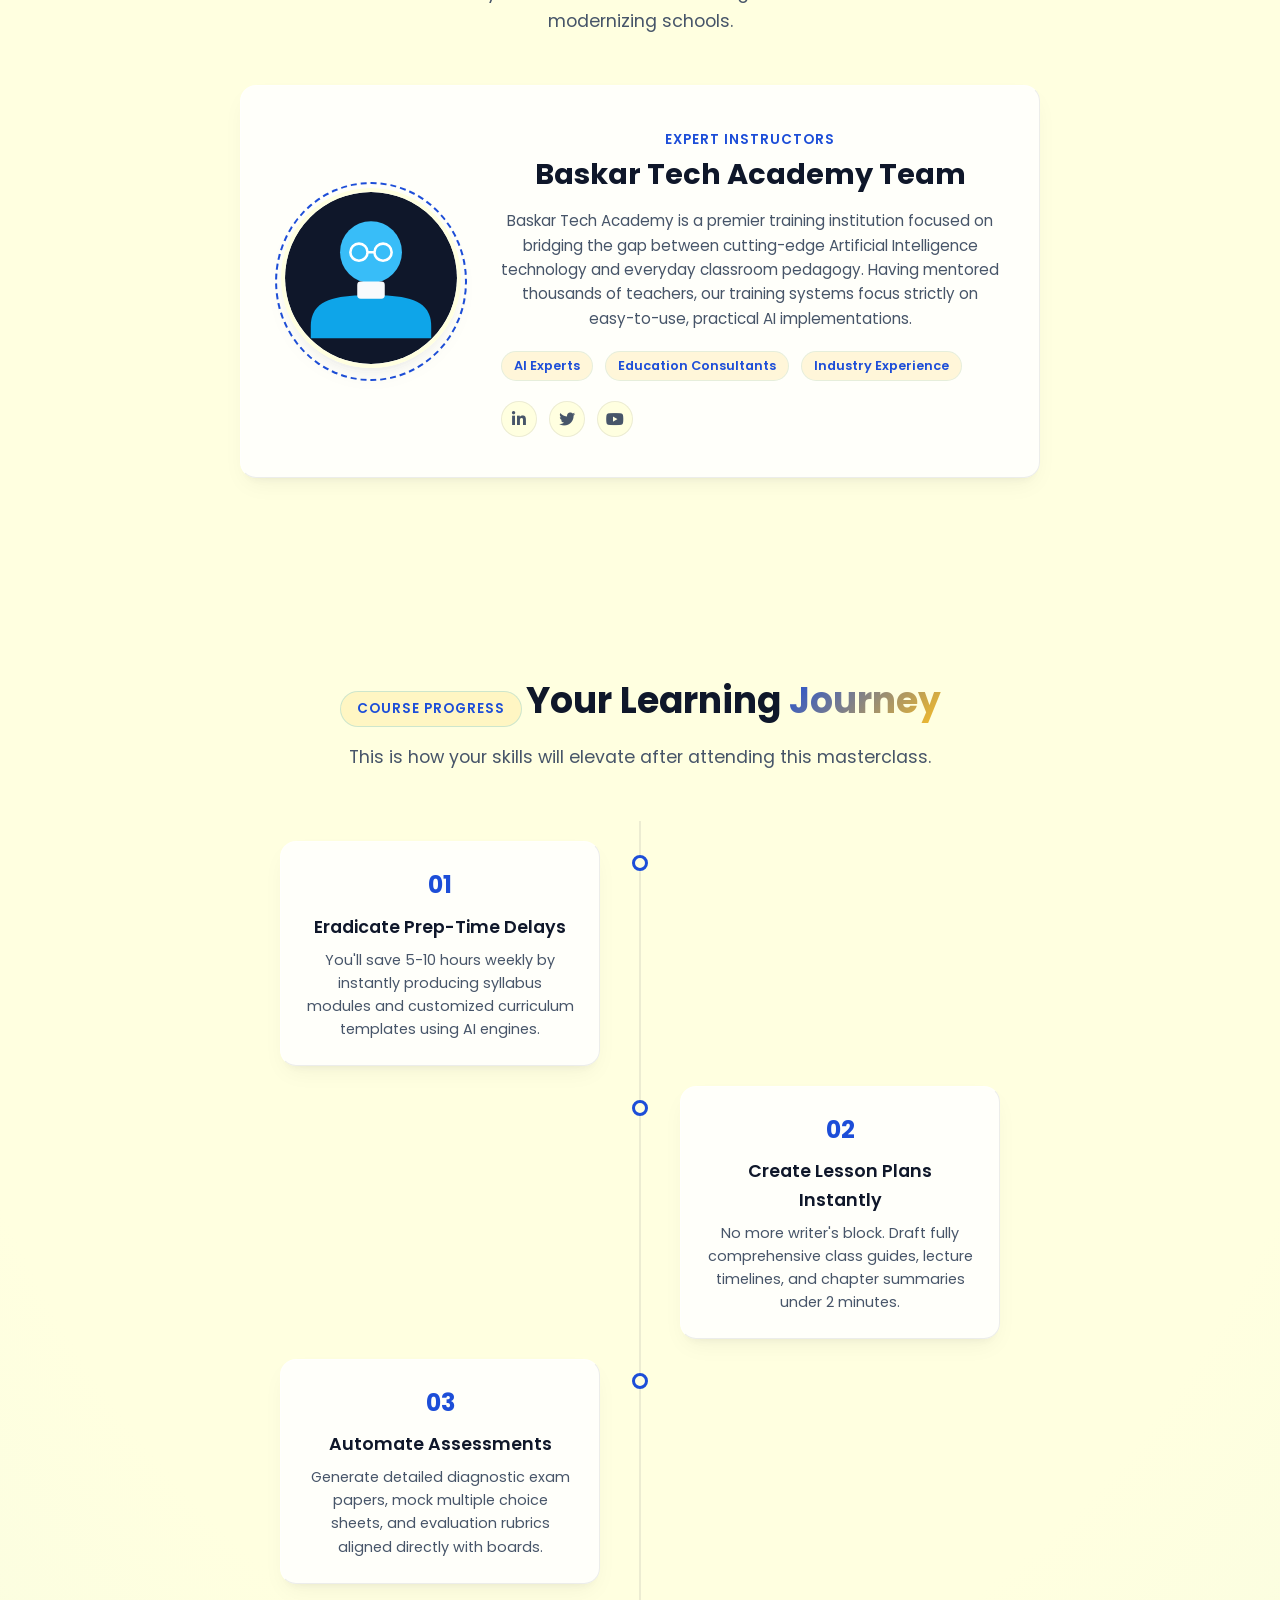
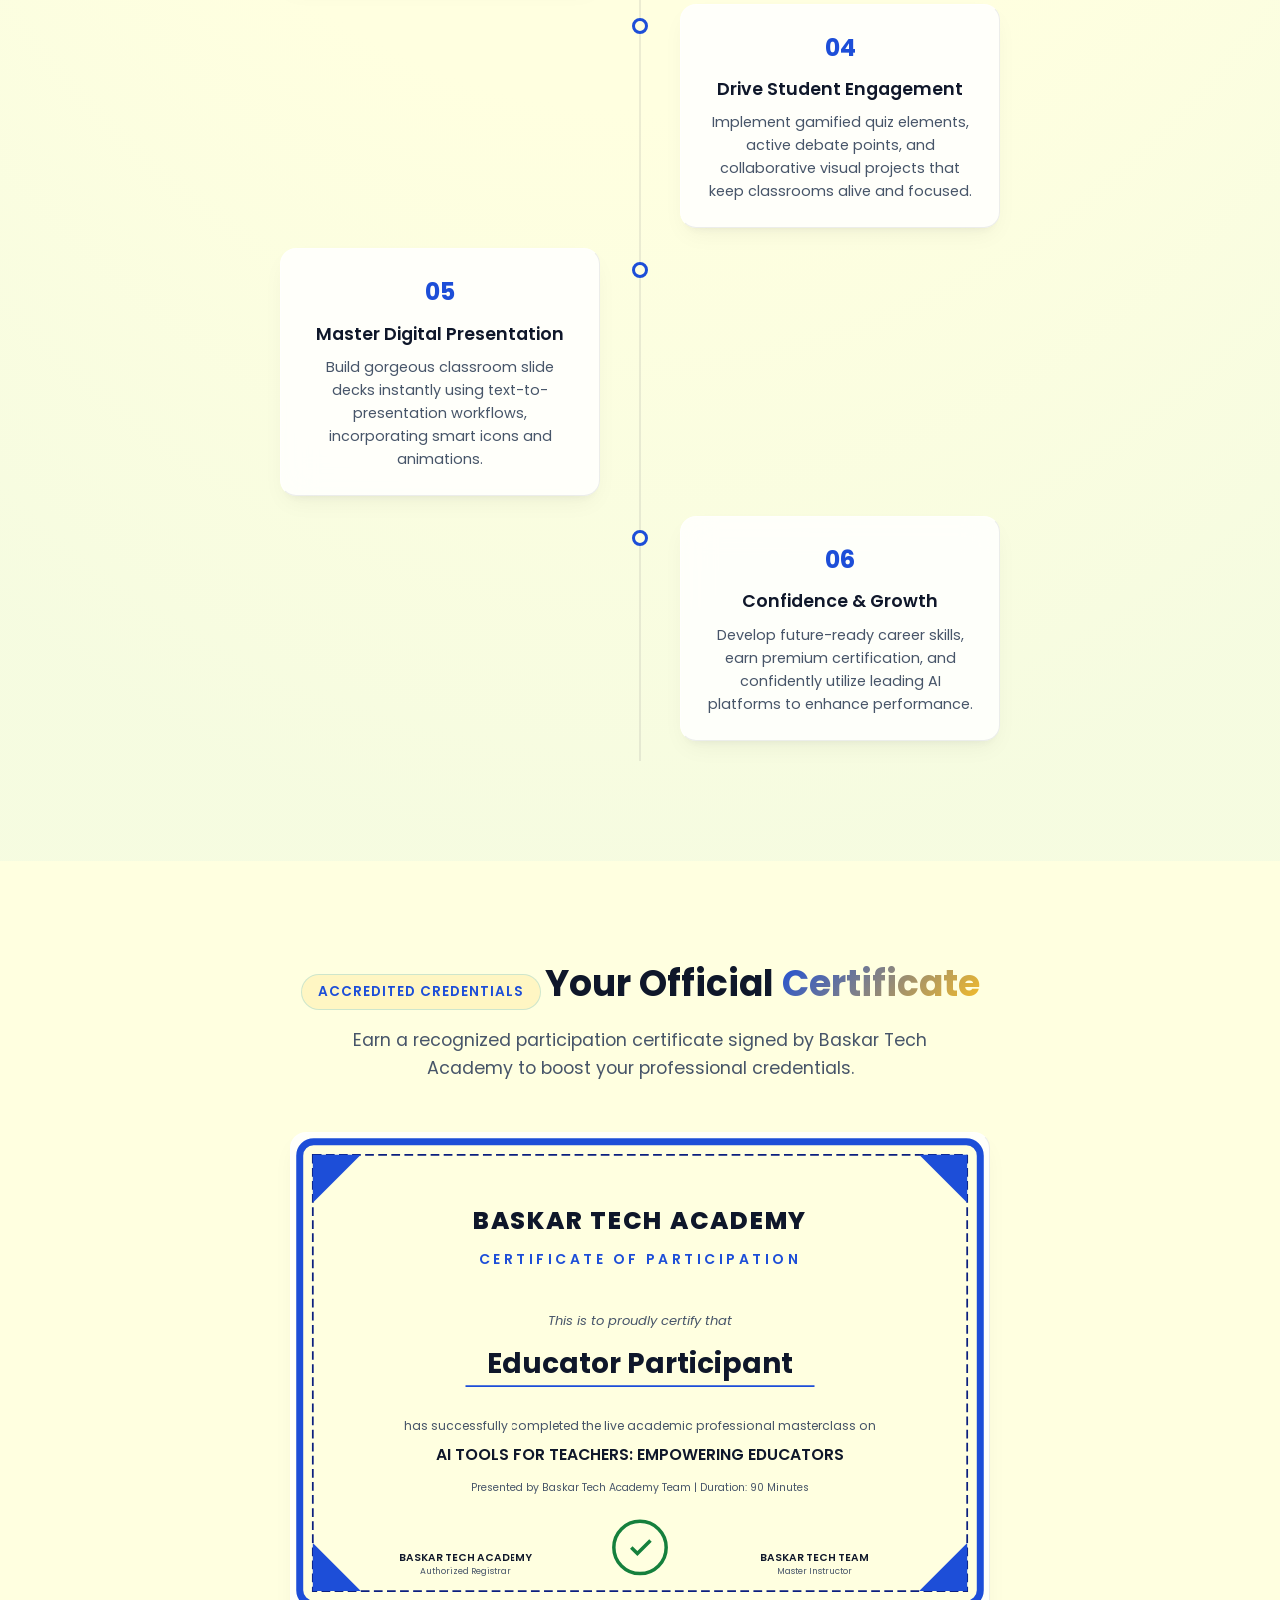
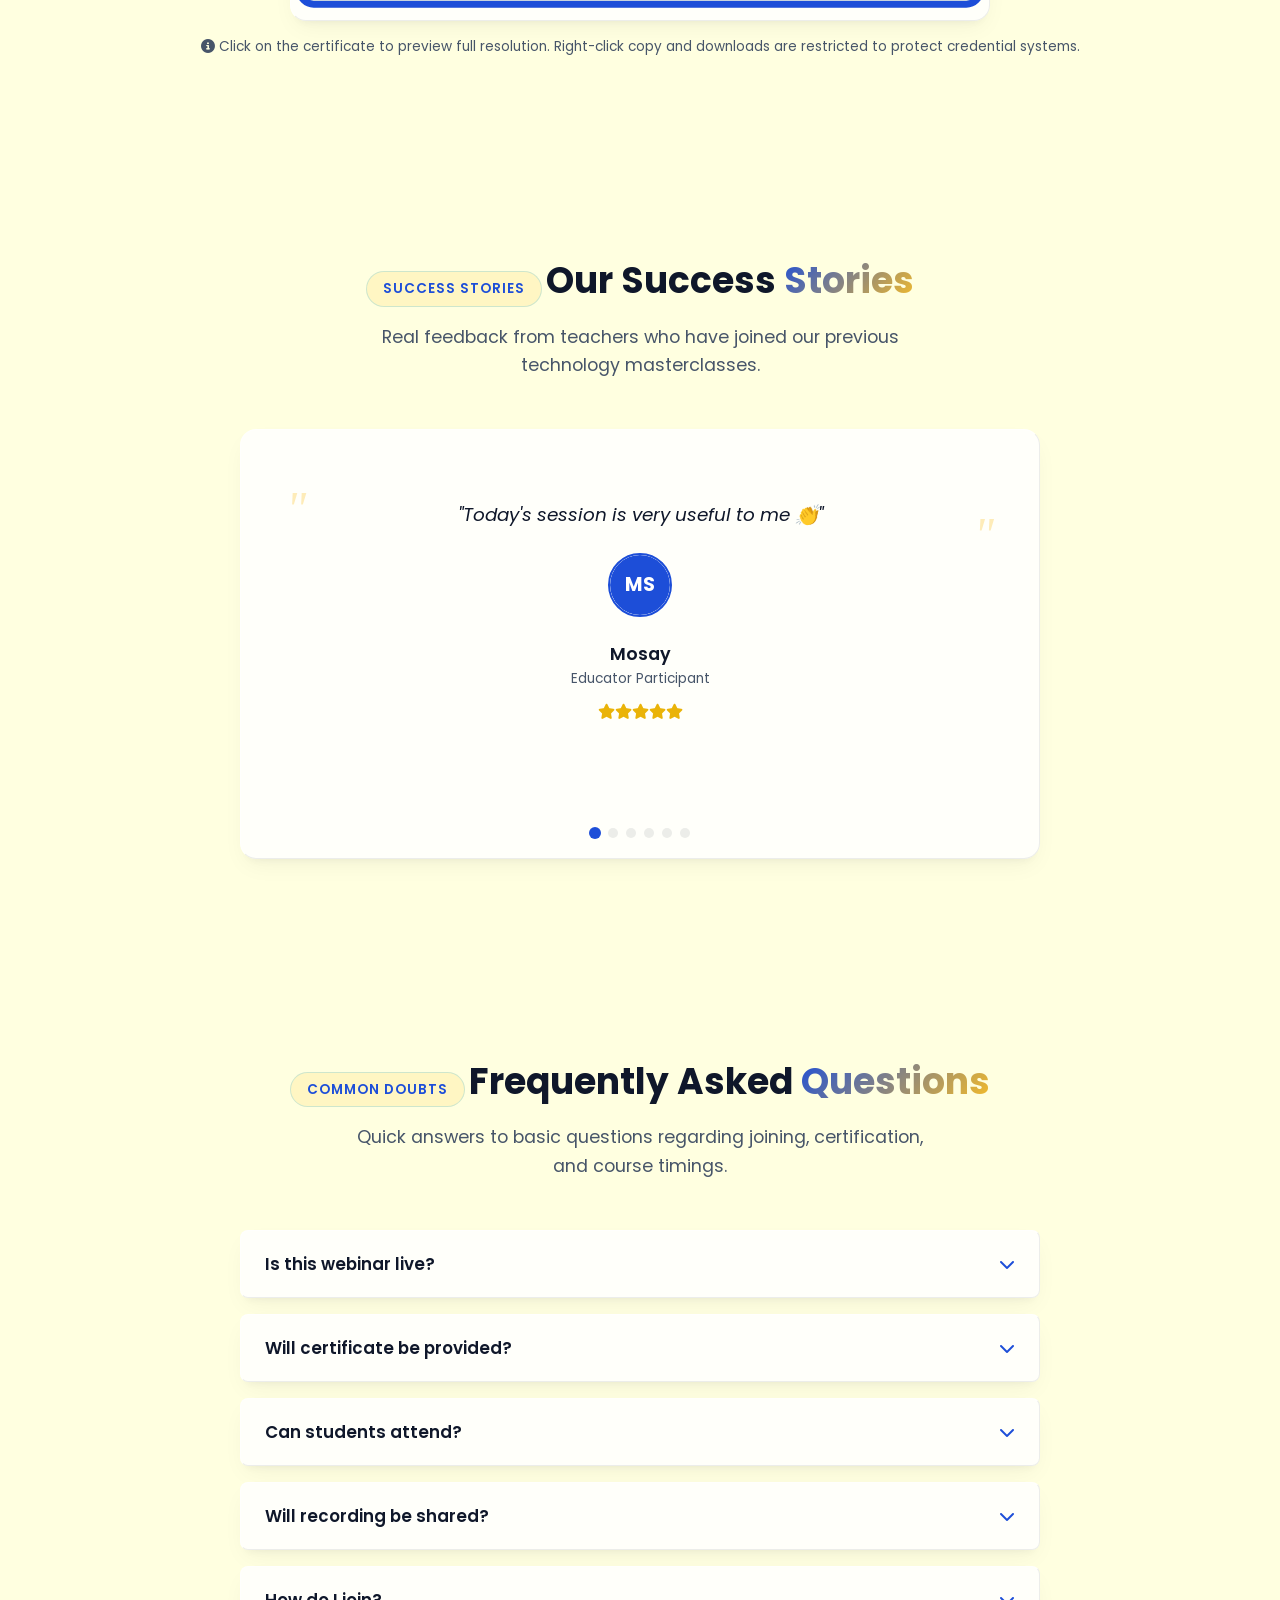
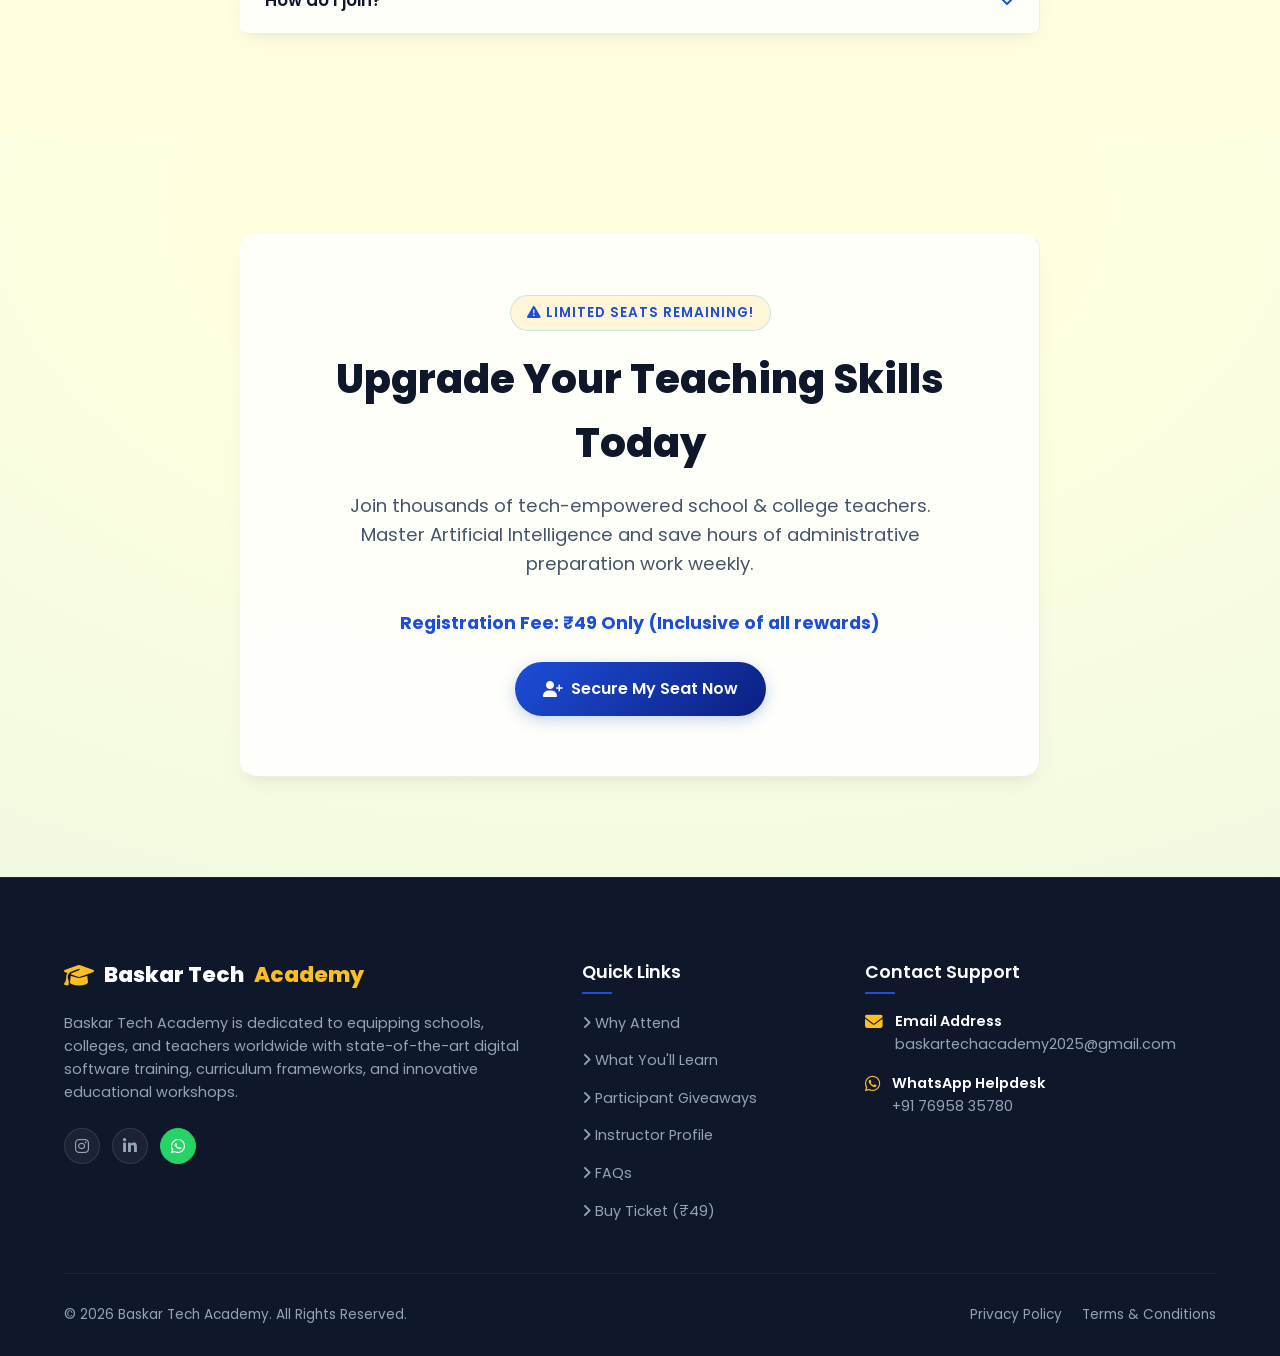
==== commit 14403de4: "Update contact details in index.html to match active support info" ====
--- a/index.html
+++ b/index.html
@@ -784,7 +784,7 @@
                         <!-- <a href="#" class="social-link" aria-label="Facebook"><i class="fab fa-facebook-f"></i></a> -->
                         <a href="https://www.instagram.com/baskartech_academy/" class="social-link" aria-label="Instagram"><i class="fab fa-instagram"></i></a>
                         <a href="https://www.linkedin.com/company/107122858/admin/page-posts/published/" class="social-link" aria-label="LinkedIn"><i class="fab fa-linkedin-in"></i></a>
-                        <a href="https://wa.me/919876543210" class="social-link" style="background-color:#25d366; border-color:#25d366; color:#fff" aria-label="WhatsApp Support"><i class="fab fa-whatsapp"></i></a>
+                        <a href="https://wa.me/917695835780" class="social-link" style="background-color:#25d366; border-color:#25d366; color:#fff" aria-label="WhatsApp Support"><i class="fab fa-whatsapp"></i></a>
                     </div>
                 </div>
                 
@@ -808,14 +808,14 @@
                         <i class="fas fa-envelope"></i>
                         <div>
                             <p style="color:#fff; font-weight:600">Email Address</p>
-                            <a href="mailto:support@baskartech.academy">support@baskartech.academy</a>
+                            <a href="mailto:baskartechacademy2025@gmail.com">baskartechacademy2025@gmail.com</a>
                         </div>
                     </div>
                     <div class="footer-contact-item">
                         <i class="fab fa-whatsapp"></i>
                         <div>
                             <p style="color:#fff; font-weight:600">WhatsApp Helpdesk</p>
-                            <a href="https://wa.me/919876543210" target="_blank">+91 98765 43210</a>
+                            <a href="https://wa.me/917695835780" target="_blank">+91 76958 35780</a>
                         </div>
                     </div>
                     <div class="footer-contact-item">
--- a/css/style.css
+++ b/css/style.css
@@ -596,6 +596,16 @@
     font-weight: 700;
 }
 
+.meta-item.fee i {
+    color: inherit; /* Align icon color with text color */
+}
+
+[data-theme="dark"] .meta-item.fee {
+    background: rgba(251, 191, 36, 0.1);
+    border-color: var(--accent);
+    color: var(--accent);
+}
+
 .hero-buttons {
     display: flex;
     gap: 15px;
--- a/css/responsive.css
+++ b/css/responsive.css
@@ -306,4 +306,10 @@
         padding: 12px 16px;
         font-size: 0.95rem;
     }
+    
+    /* Position floating actions above the sticky bottom CTA footer */
+    .floating-actions {
+        bottom: 90px;
+        right: 20px;
+    }
 }
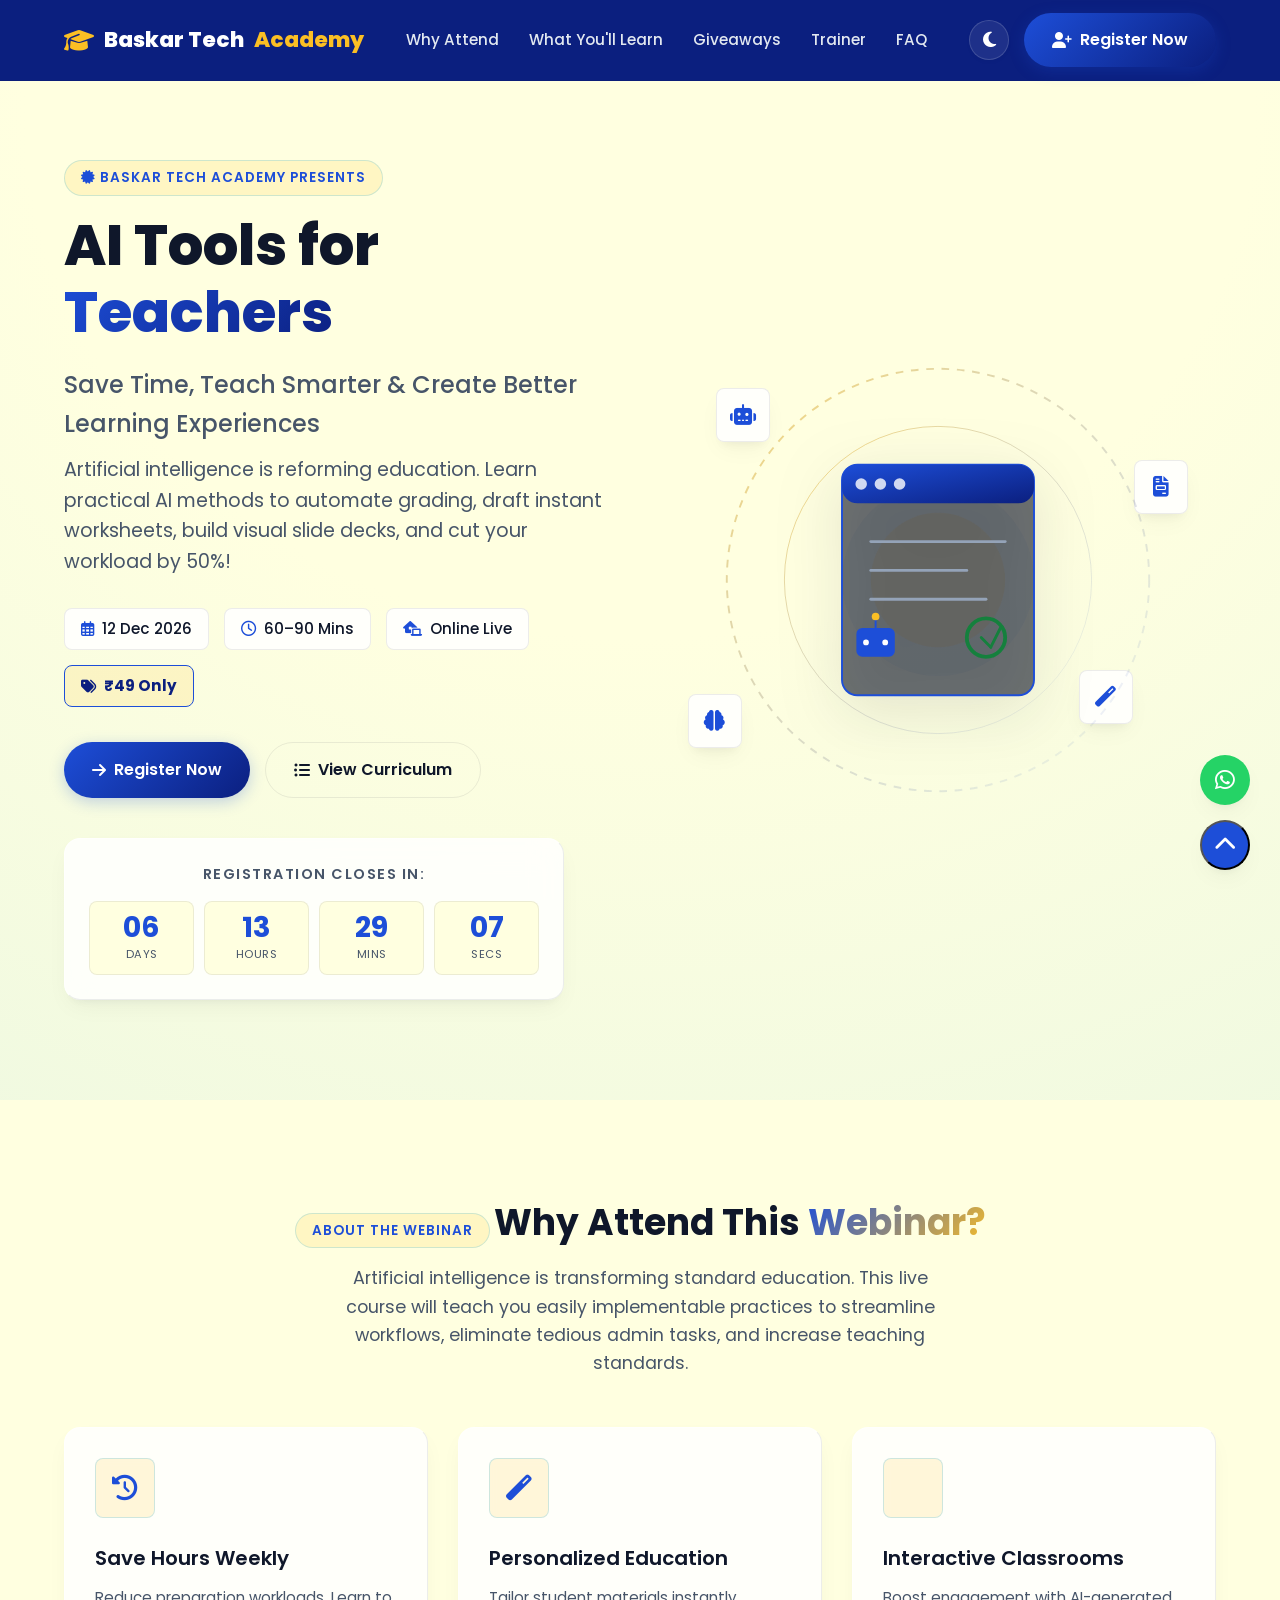
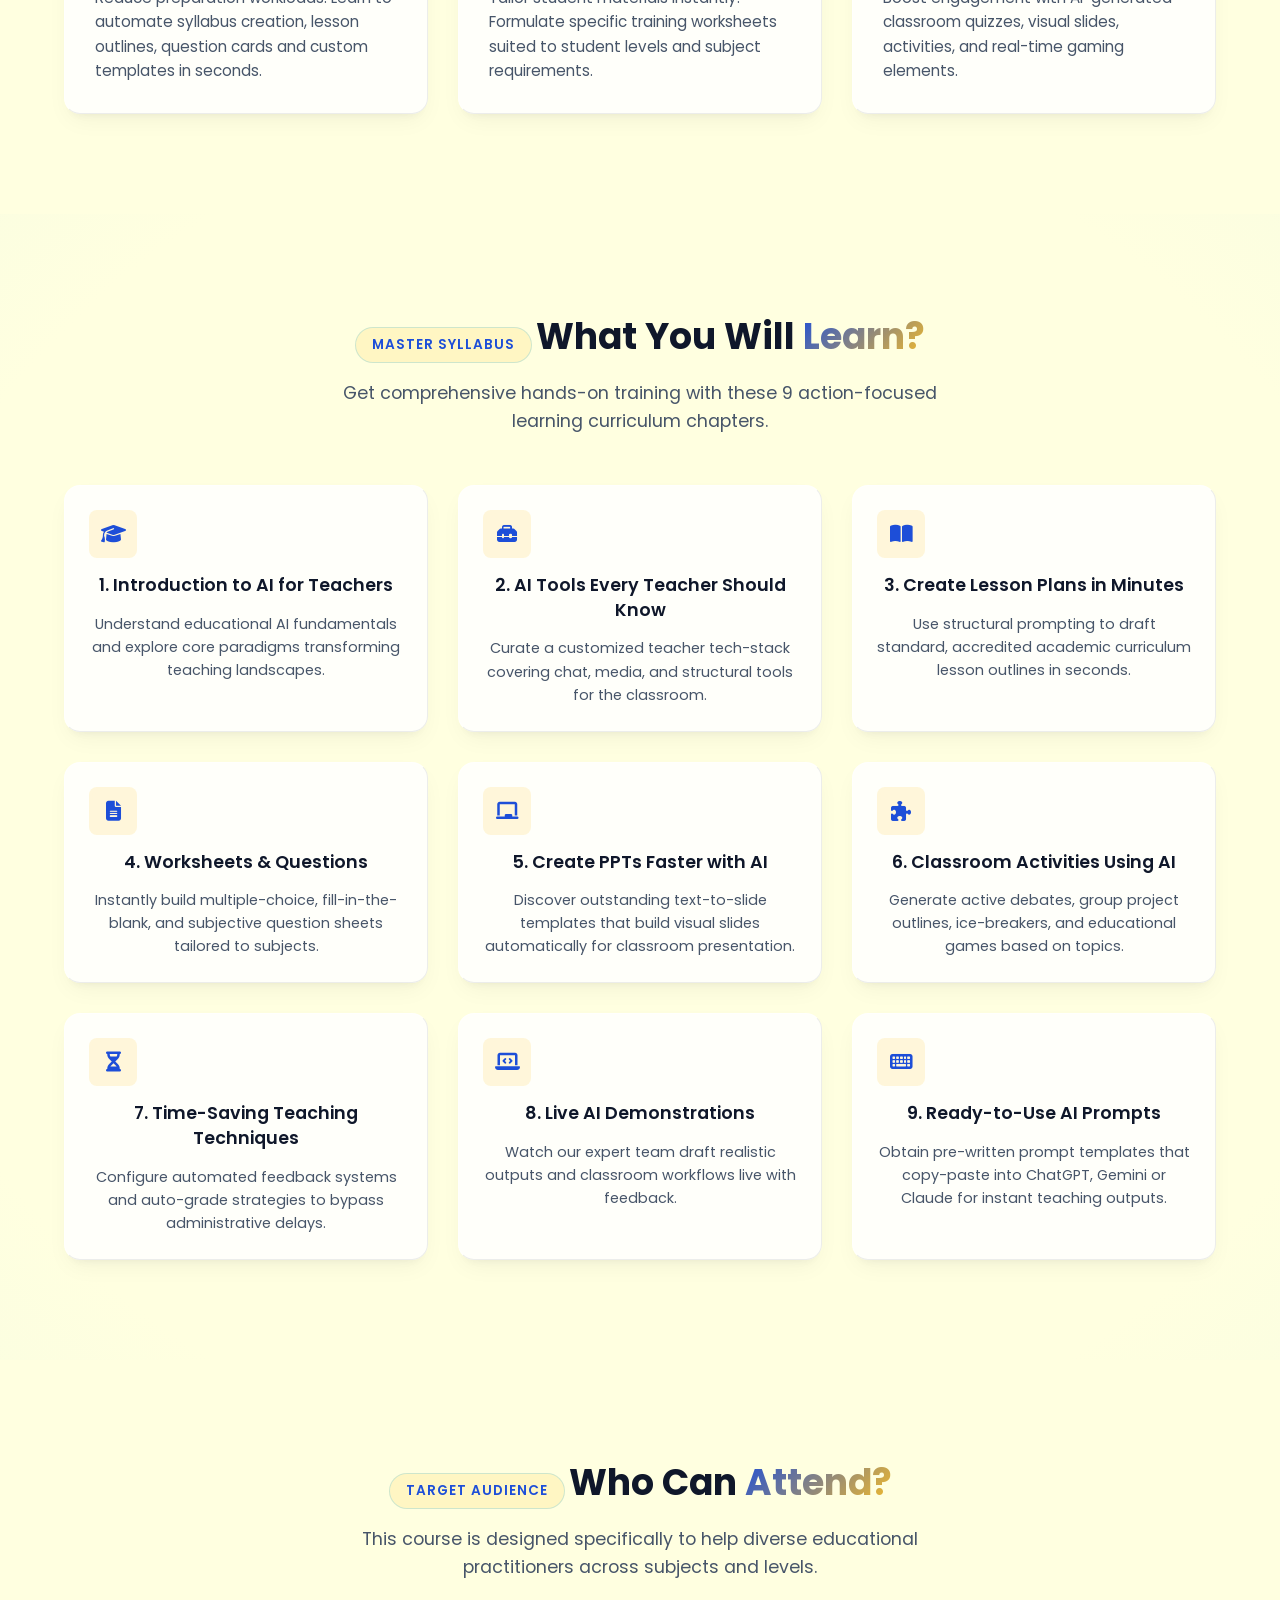
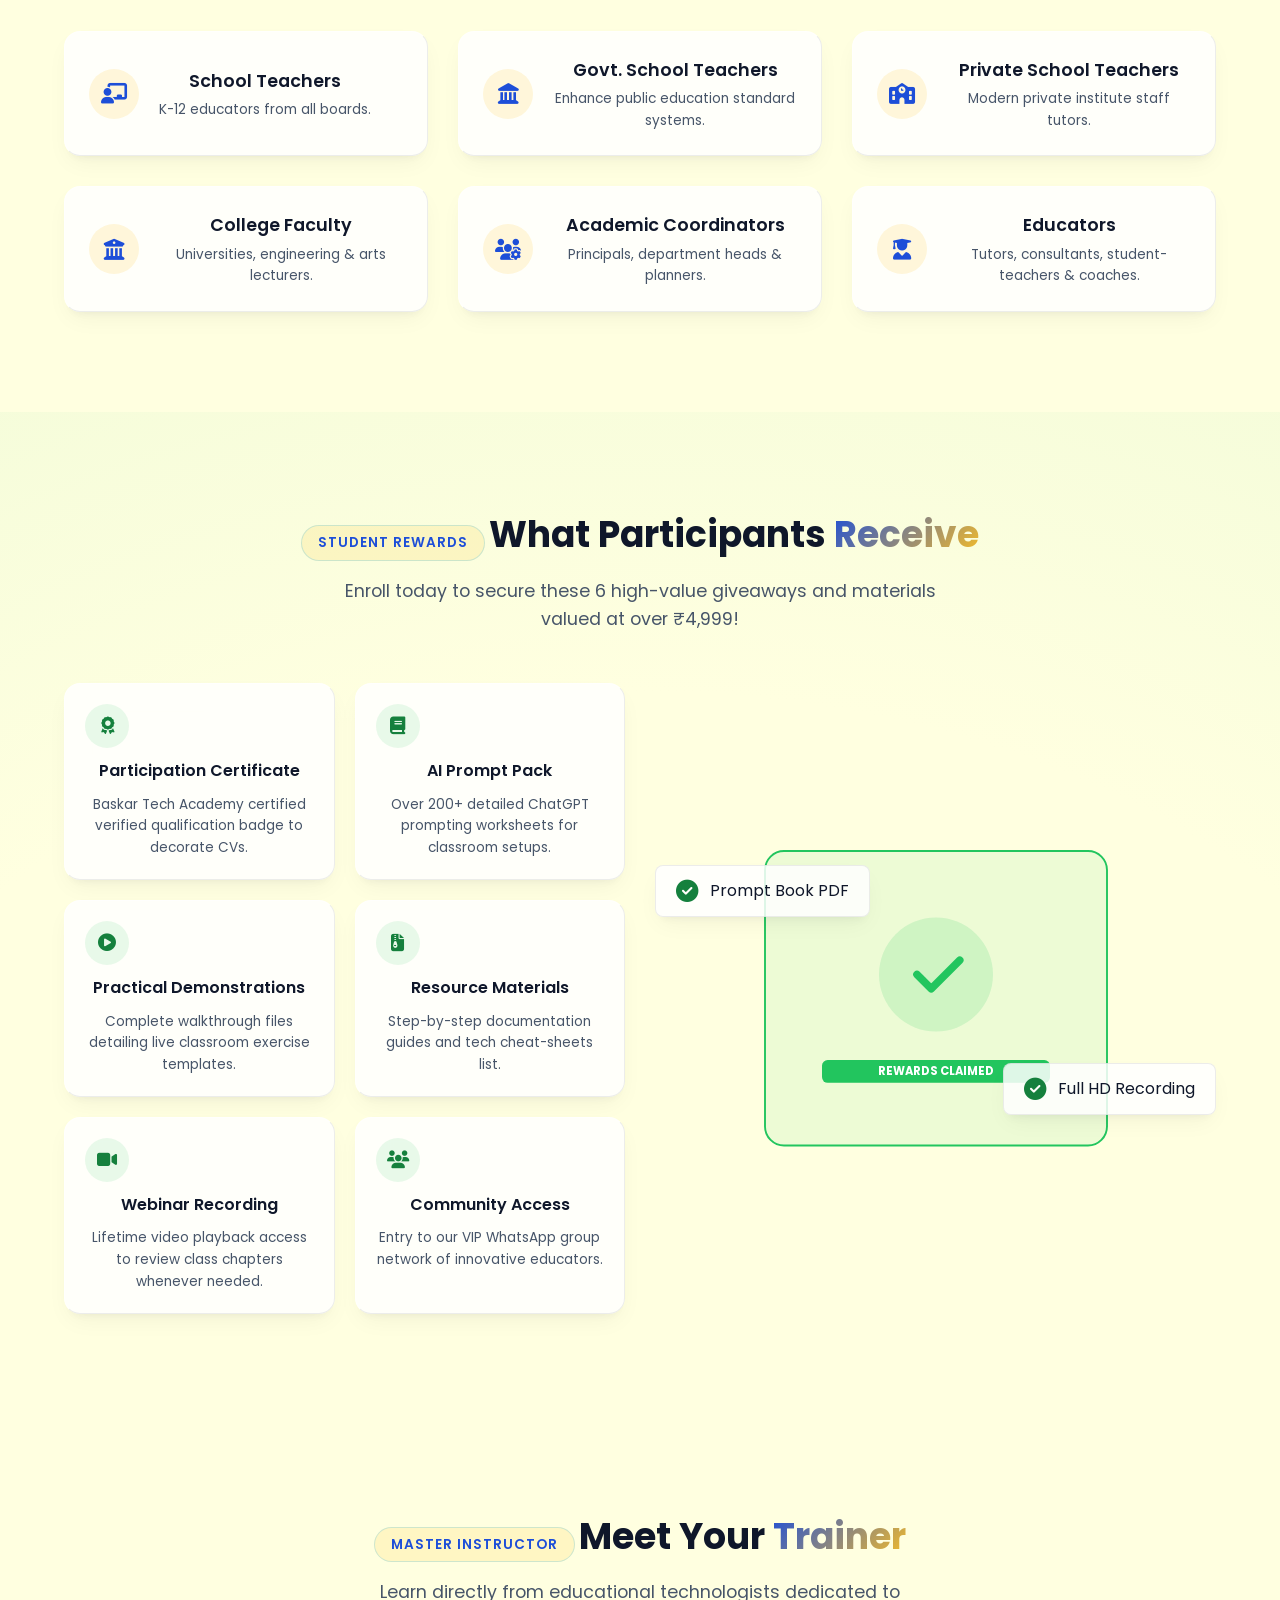
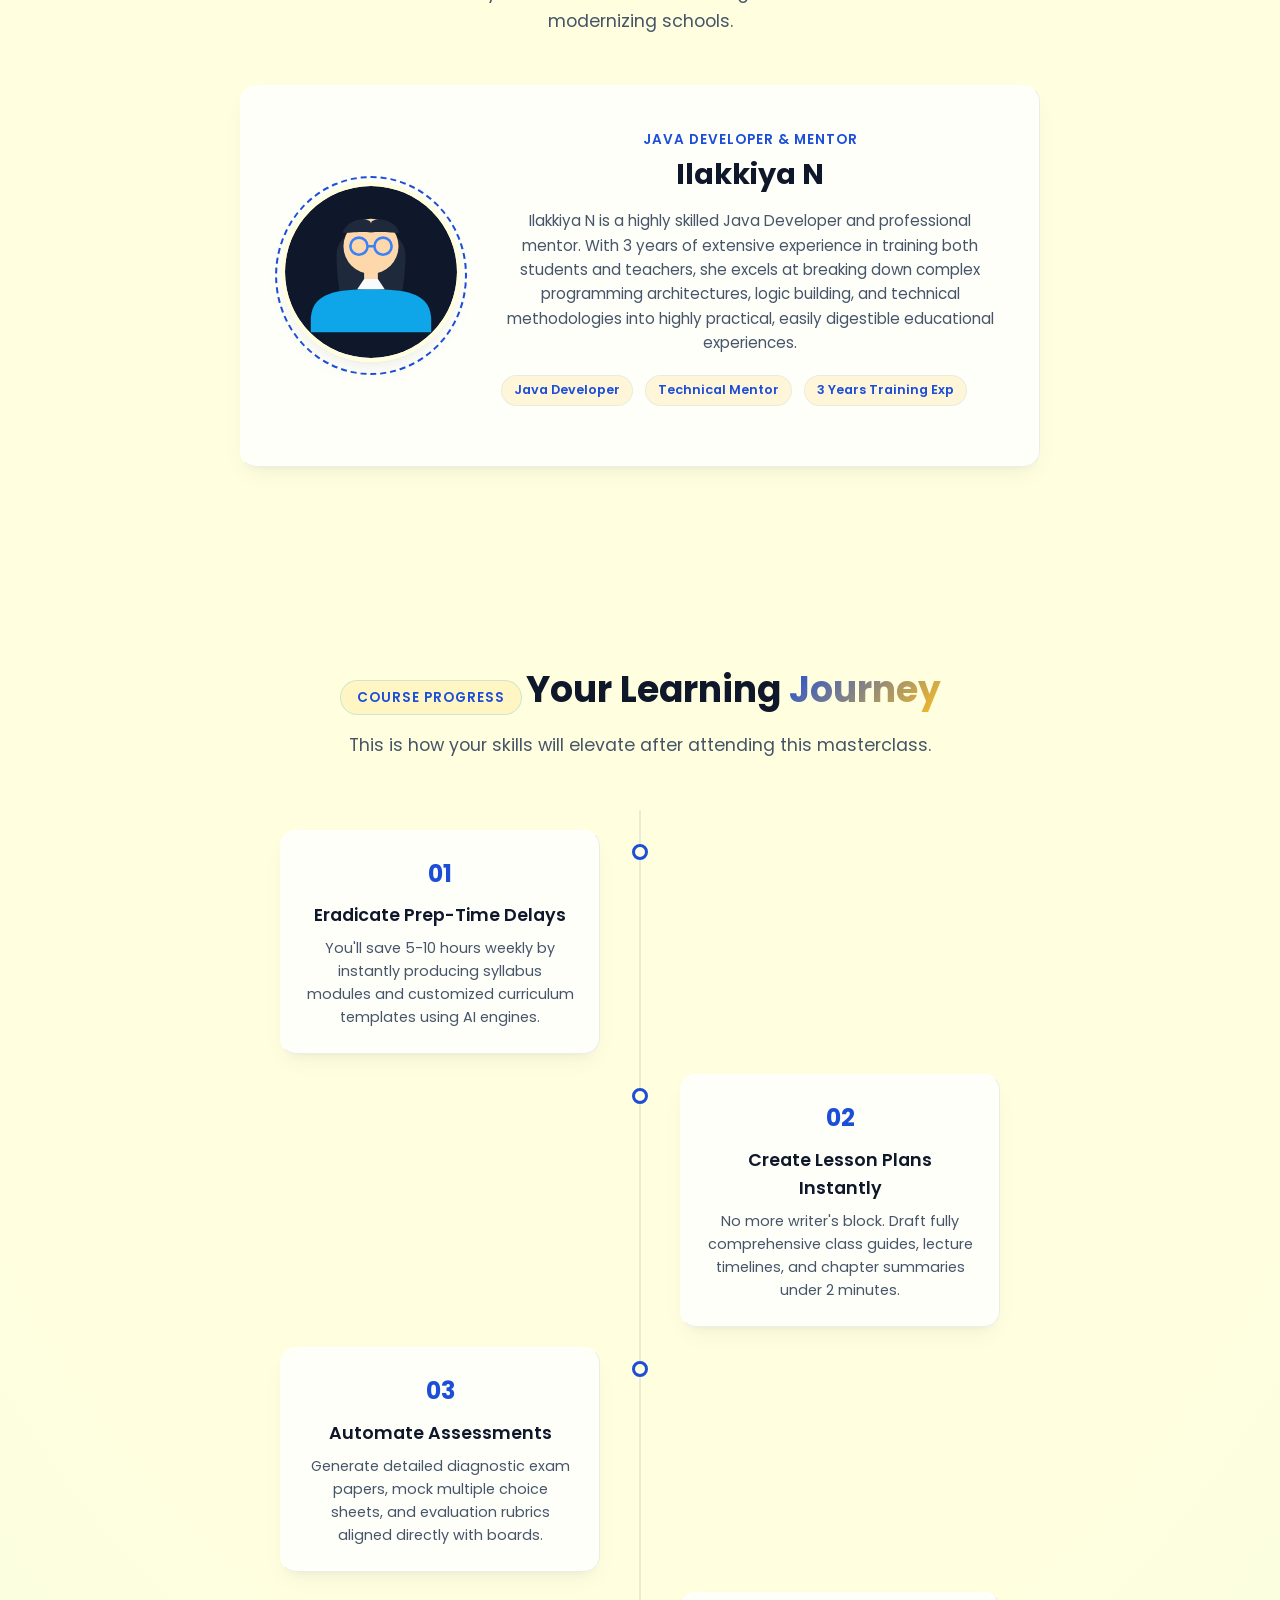
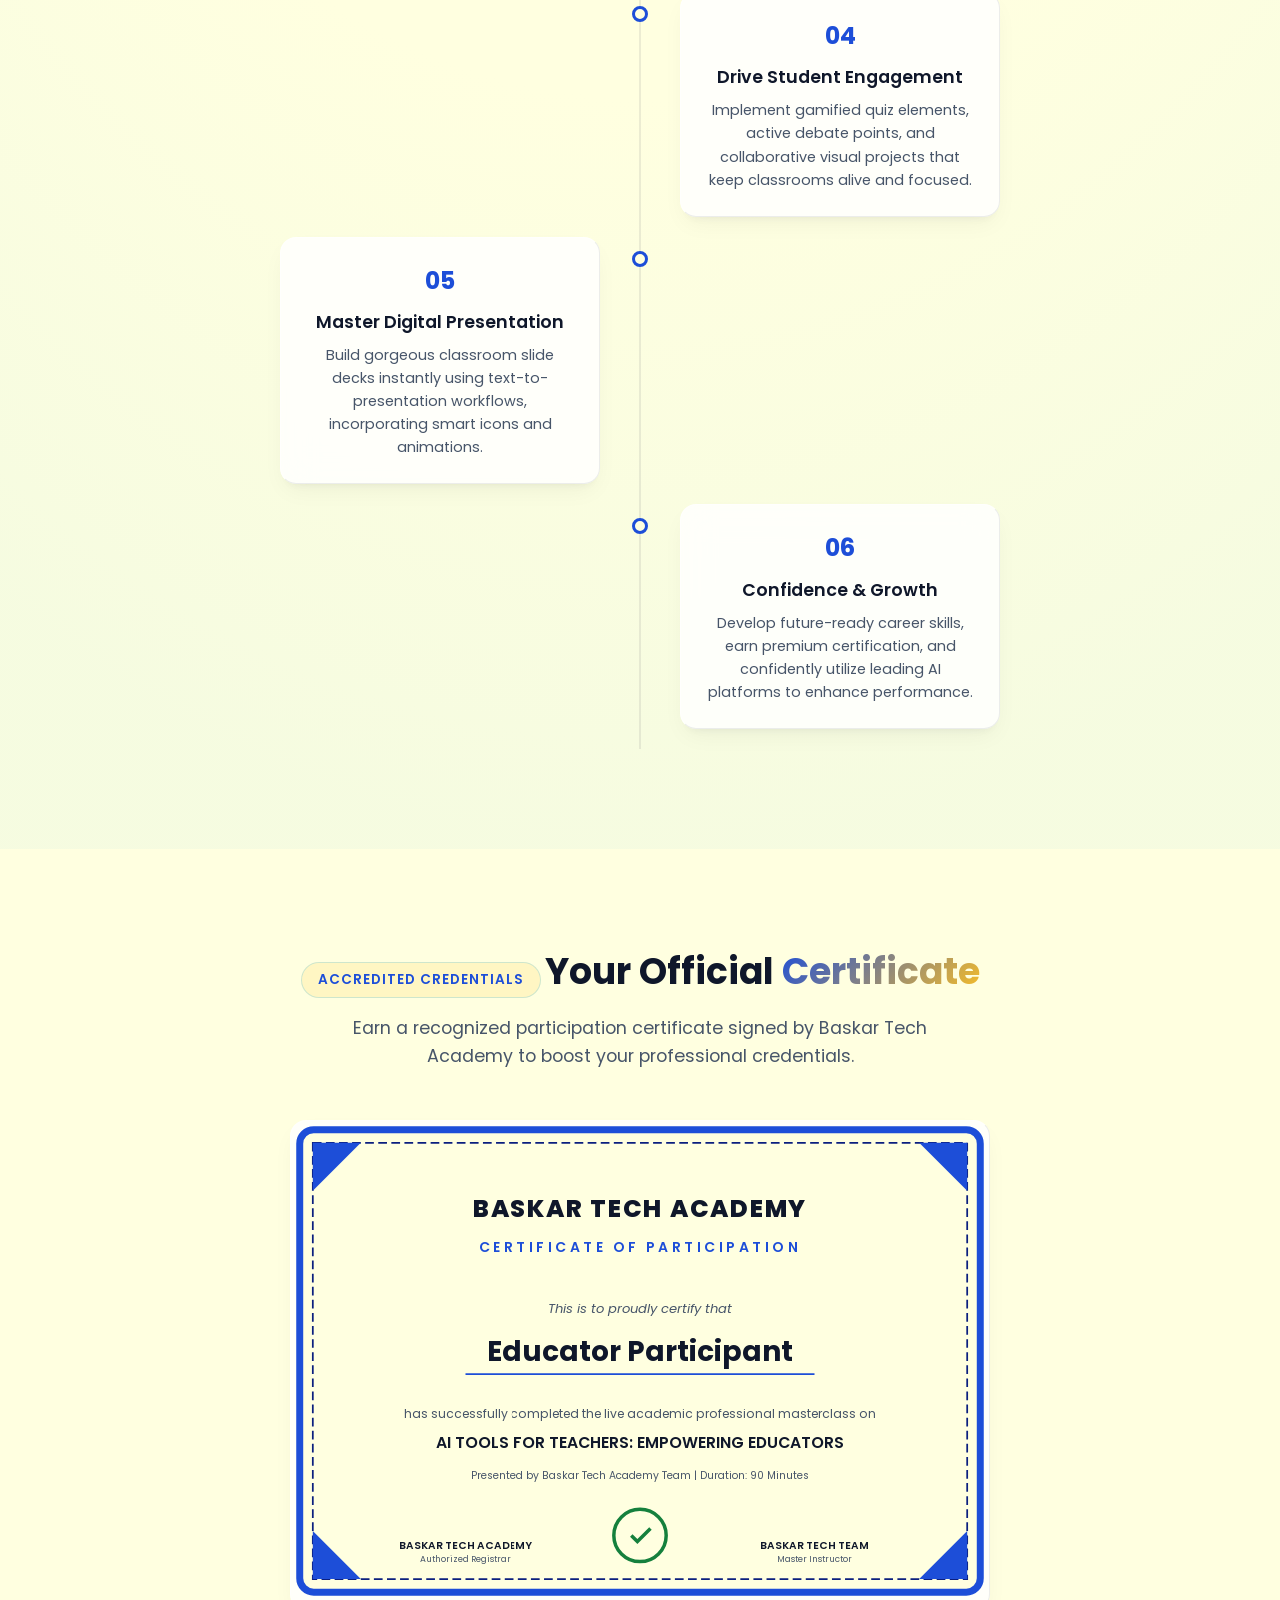
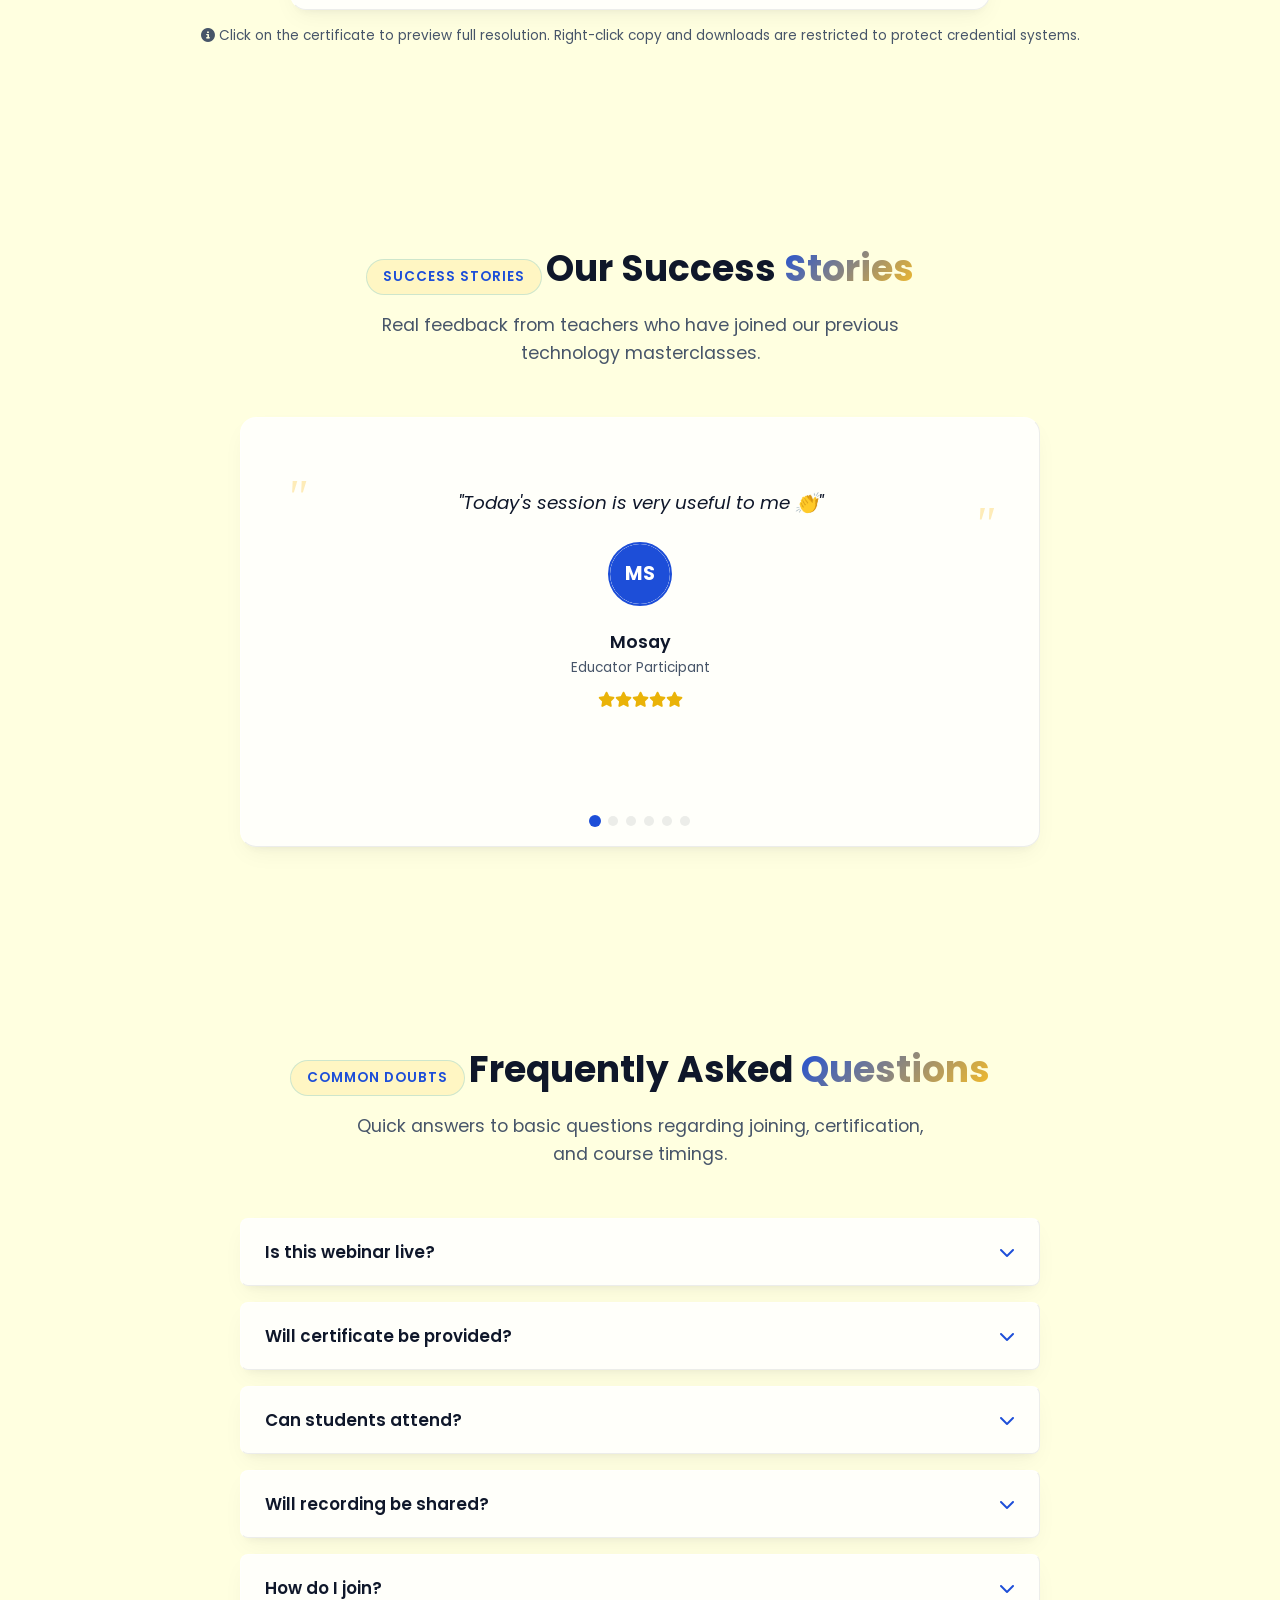
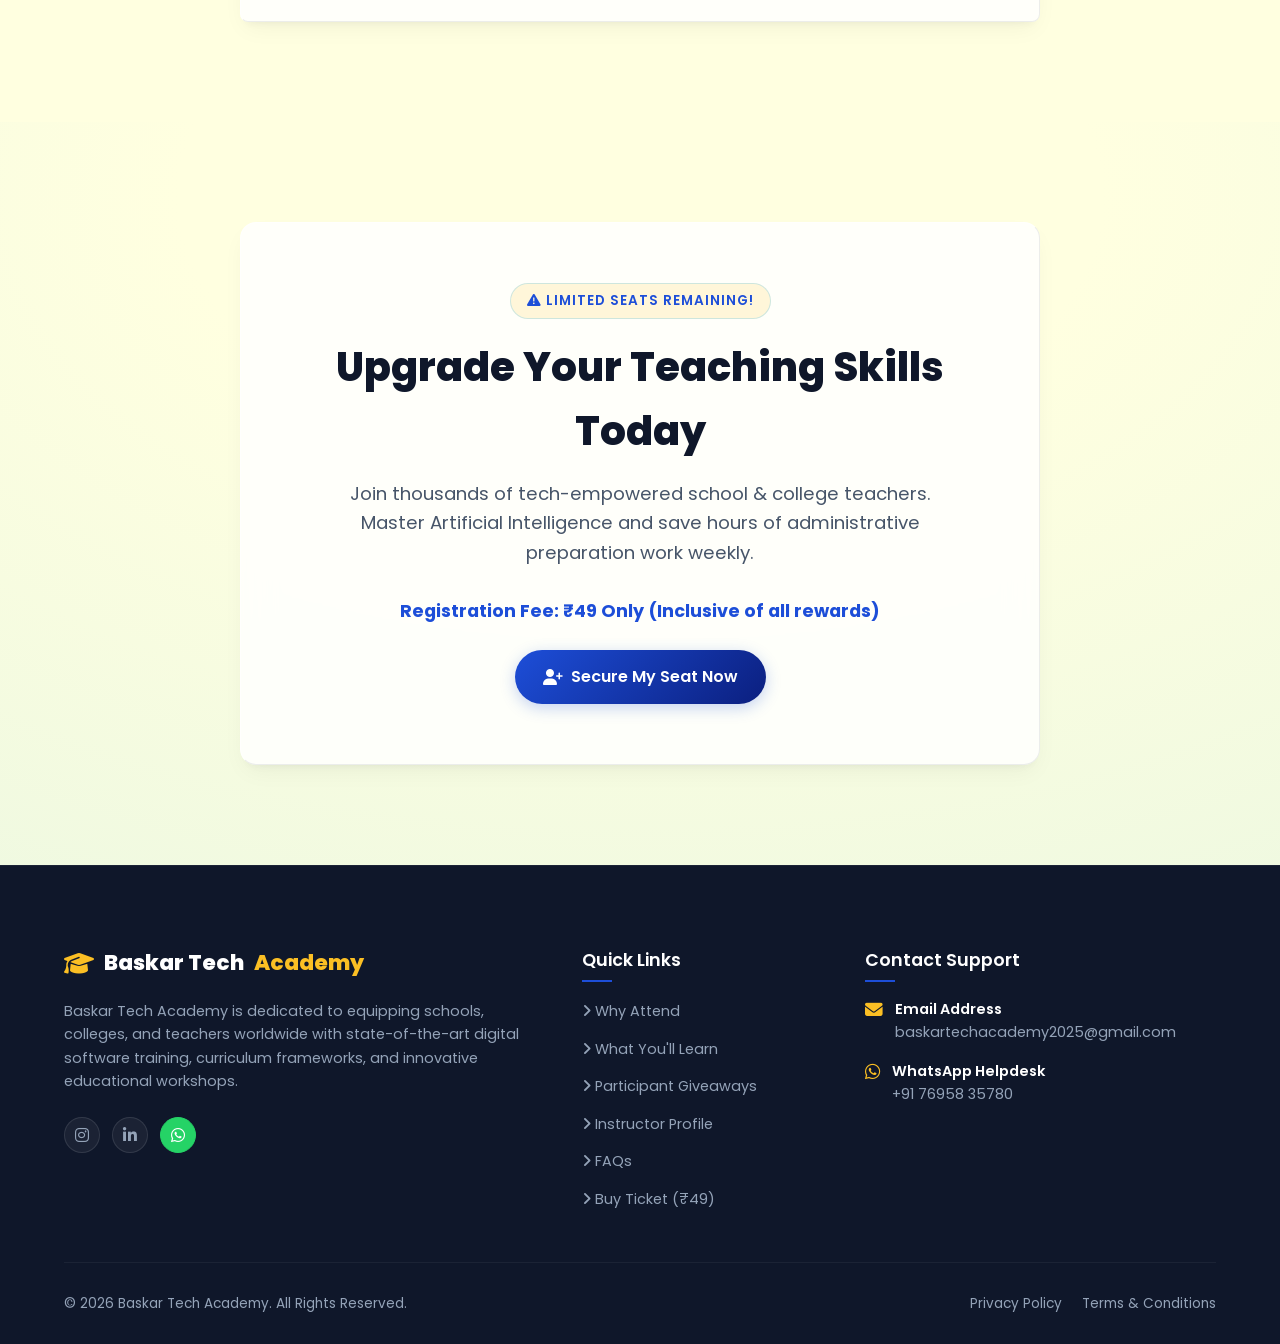
==== commit acc66dc2: "Update trainer section with Ilakkiya N's details and female professional SVG avatar, and remove soci" ====
--- a/index.html
+++ b/index.html
@@ -413,34 +413,37 @@
             <div class="trainer-card-container">
                 <div class="trainer-card glass-card">
                     <div class="trainer-image-wrapper">
-                        <!-- Custom rendered designer avatar SVG representing professional educator -->
+                        <!-- Custom rendered designer female avatar SVG representing professional educator -->
                         <svg class="trainer-img" viewBox="0 0 100 100" fill="none" xmlns="http://www.w3.org/2000/svg">
                             <circle cx="50" cy="50" r="50" fill="#0f172a"/>
-                            <circle cx="50" cy="35" r="18" fill="#38bdf8"/>
-                            <path d="M15 78C15 62 30 60 50 60C70 60 85 62 85 78V85H15V78Z" fill="#0ea5e9"/>
-                            <rect x="42" y="52" width="16" height="10" fill="#f8fafc" rx="2"/>
+                            <!-- Hair (back) -->
+                            <path d="M30 40 C30 20, 70 20, 70 40 C70 58, 66 72, 66 72 C60 70, 40 70, 34 72 C34 72, 30 58, 30 40 Z" fill="#1e293b"/>
+                            <!-- Neck -->
+                            <rect x="46" y="48" width="8" height="10" fill="#fed7aa"/>
+                            <!-- Face -->
+                            <circle cx="50" cy="35" r="16" fill="#fed7aa"/>
+                            <!-- Hair (front/bangs) -->
+                            <path d="M34 26 C38 18, 50 18, 50 22 C50 18, 62 18, 66 26 C68 29, 62 26, 50 27 C38 26, 32 29, 34 26 Z" fill="#1e293b"/>
+                            <!-- Outfit -->
+                            <path d="M15 78 C15 62, 30 60, 50 60 C70 60, 85 62, 85 78 V85 H15 V78Z" fill="#0ea5e9"/>
+                            <!-- Collar -->
+                            <path d="M42 60 L46 54 L54 54 L58 60 Z" fill="#f8fafc"/>
                             <!-- Glasses -->
-                            <circle cx="43" cy="35" r="5" stroke="#fff" stroke-width="1.5"/>
-                            <circle cx="57" cy="35" r="5" stroke="#fff" stroke-width="1.5"/>
-                            <line x1="48" y1="35" x2="52" y2="35" stroke="#fff" stroke-width="1.5"/>
+                            <circle cx="43" cy="35" r="5" stroke="#3b82f6" stroke-width="1.5" fill="none"/>
+                            <circle cx="57" cy="35" r="5" stroke="#3b82f6" stroke-width="1.5" fill="none"/>
+                            <line x1="48" y1="35" x2="52" y2="35" stroke="#3b82f6" stroke-width="1.5"/>
                         </svg>
                     </div>
                     
                     <div class="trainer-info">
-                        <span class="trainer-role">Expert Instructors</span>
-                        <h3 class="trainer-name">Baskar Tech Academy Team</h3>
-                        <p class="trainer-bio">Baskar Tech Academy is a premier training institution focused on bridging the gap between cutting-edge Artificial Intelligence technology and everyday classroom pedagogy. Having mentored thousands of teachers, our training systems focus strictly on easy-to-use, practical AI implementations.</p>
+                        <span class="trainer-role">Java Developer & Mentor</span>
+                        <h3 class="trainer-name">Ilakkiya N</h3>
+                        <p class="trainer-bio">Ilakkiya N is a highly skilled Java Developer and professional mentor. With 3 years of extensive experience in training both students and teachers, she excels at breaking down complex programming architectures, logic building, and technical methodologies into highly practical, easily digestible educational experiences.</p>
                         
                         <div class="trainer-features">
-                            <span class="trainer-tag">AI Experts</span>
-                            <span class="trainer-tag">Education Consultants</span>
-                            <span class="trainer-tag">Industry Experience</span>
-                        </div>
-                        
-                        <div class="trainer-socials">
-                            <a href="#" class="social-link" aria-label="LinkedIn Profile"><i class="fab fa-linkedin-in"></i></a>
-                            <a href="#" class="social-link" aria-label="Twitter Account"><i class="fab fa-twitter"></i></a>
-                            <a href="#" class="social-link" aria-label="YouTube Channel"><i class="fab fa-youtube"></i></a>
+                            <span class="trainer-tag">Java Developer</span>
+                            <span class="trainer-tag">Technical Mentor</span>
+                            <span class="trainer-tag">3 Years Training Exp</span>
                         </div>
                     </div>
                 </div>
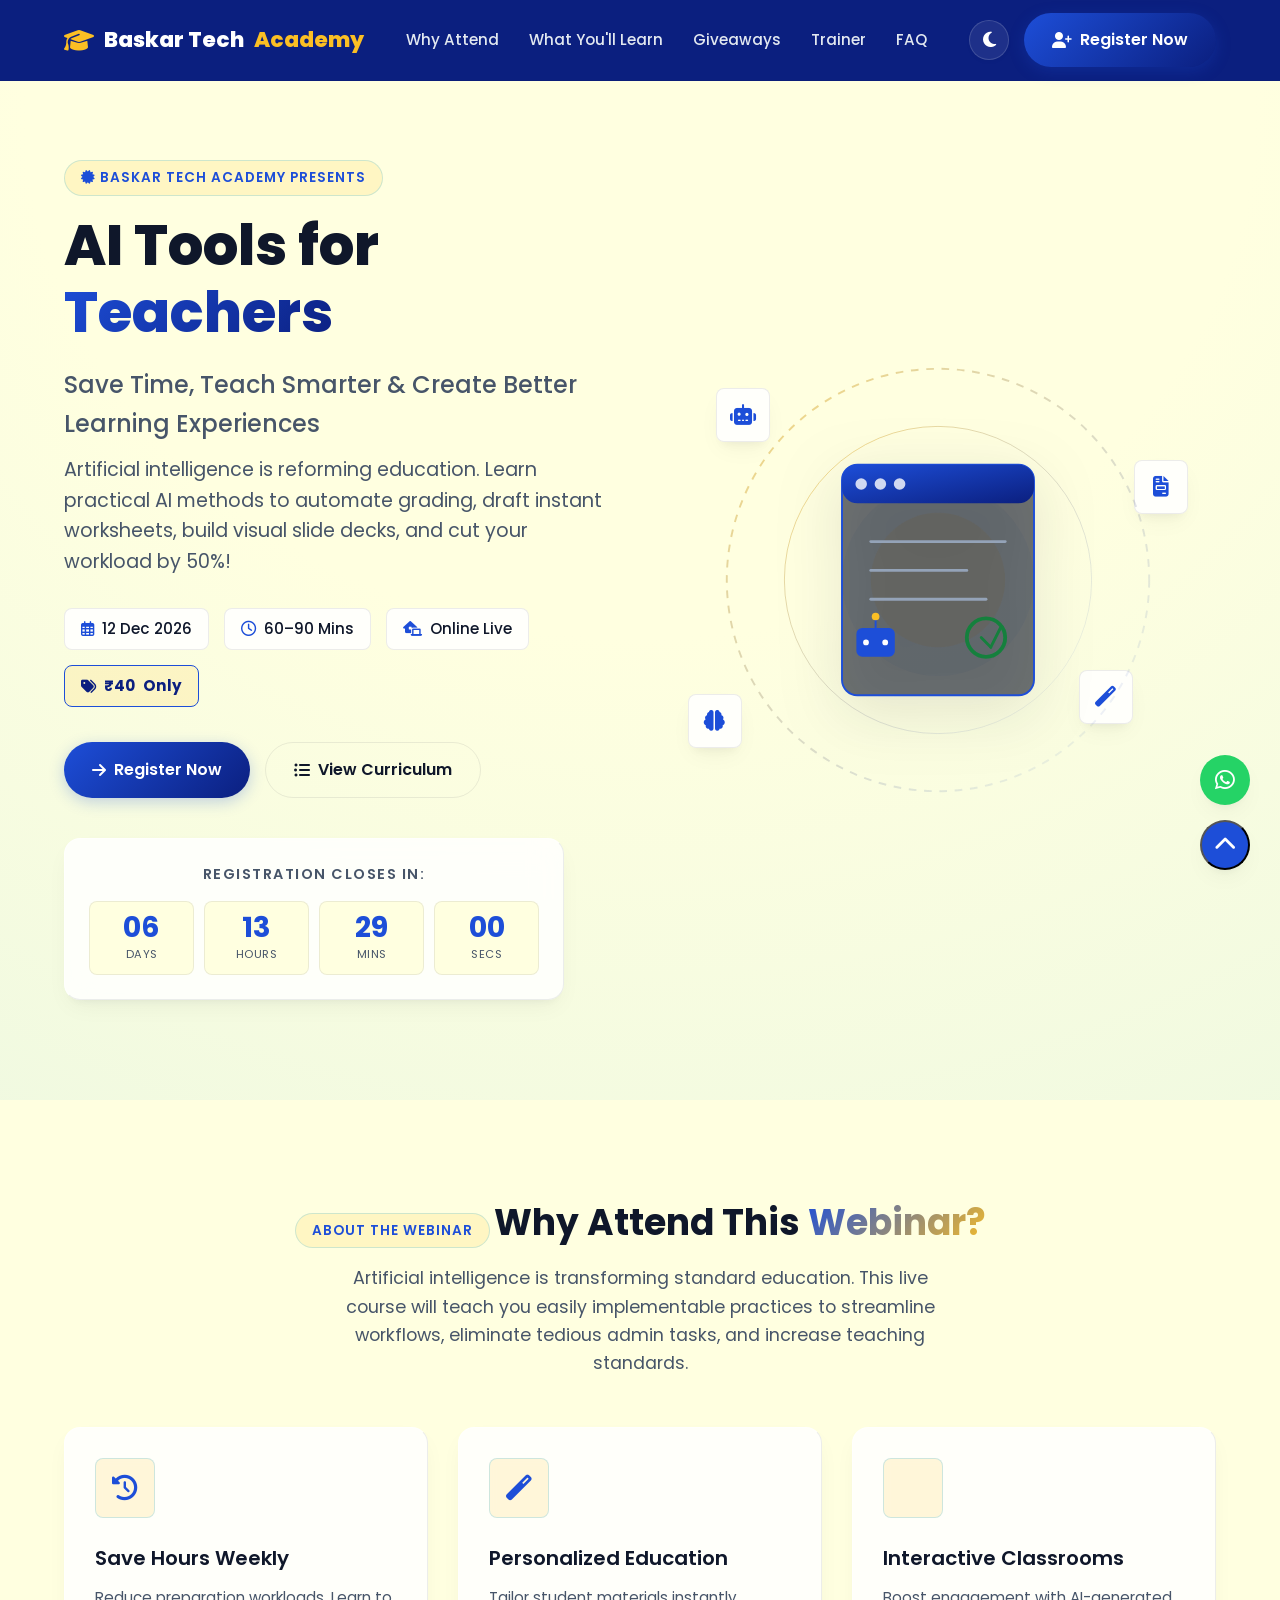
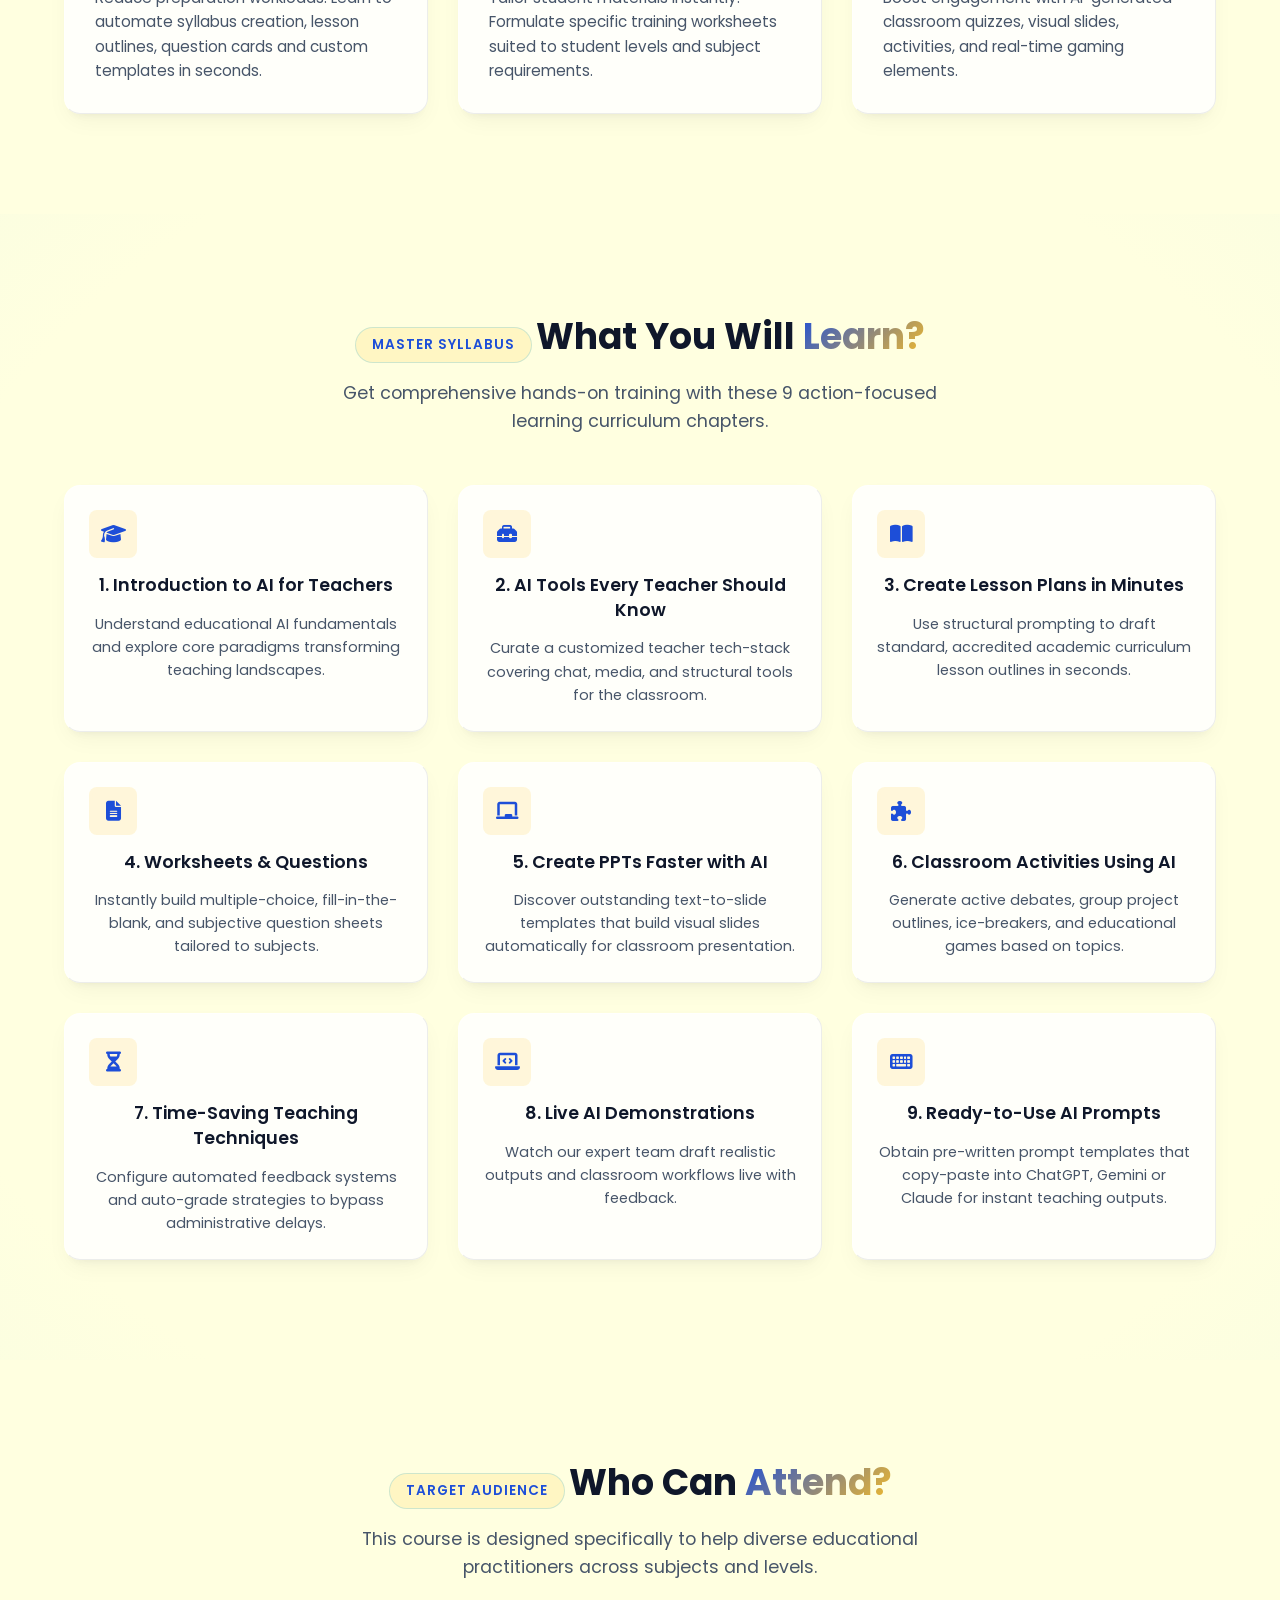
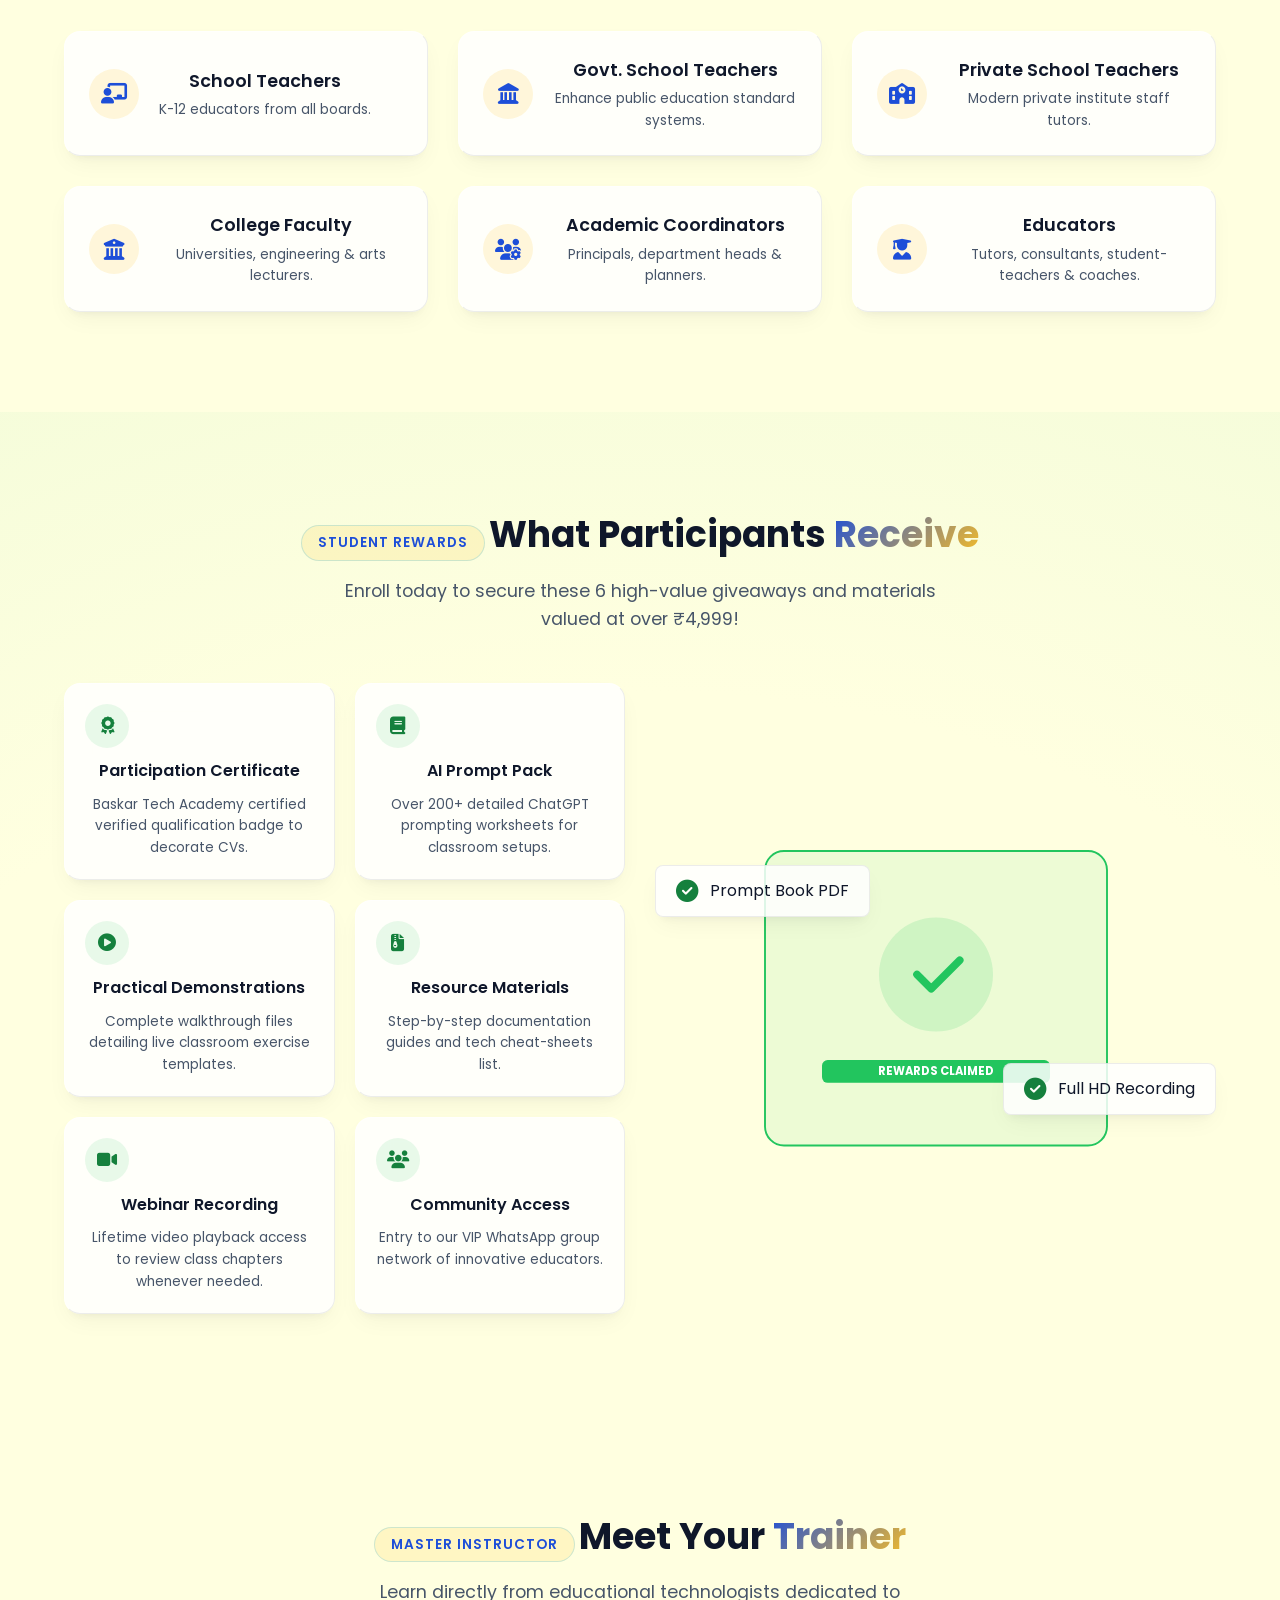
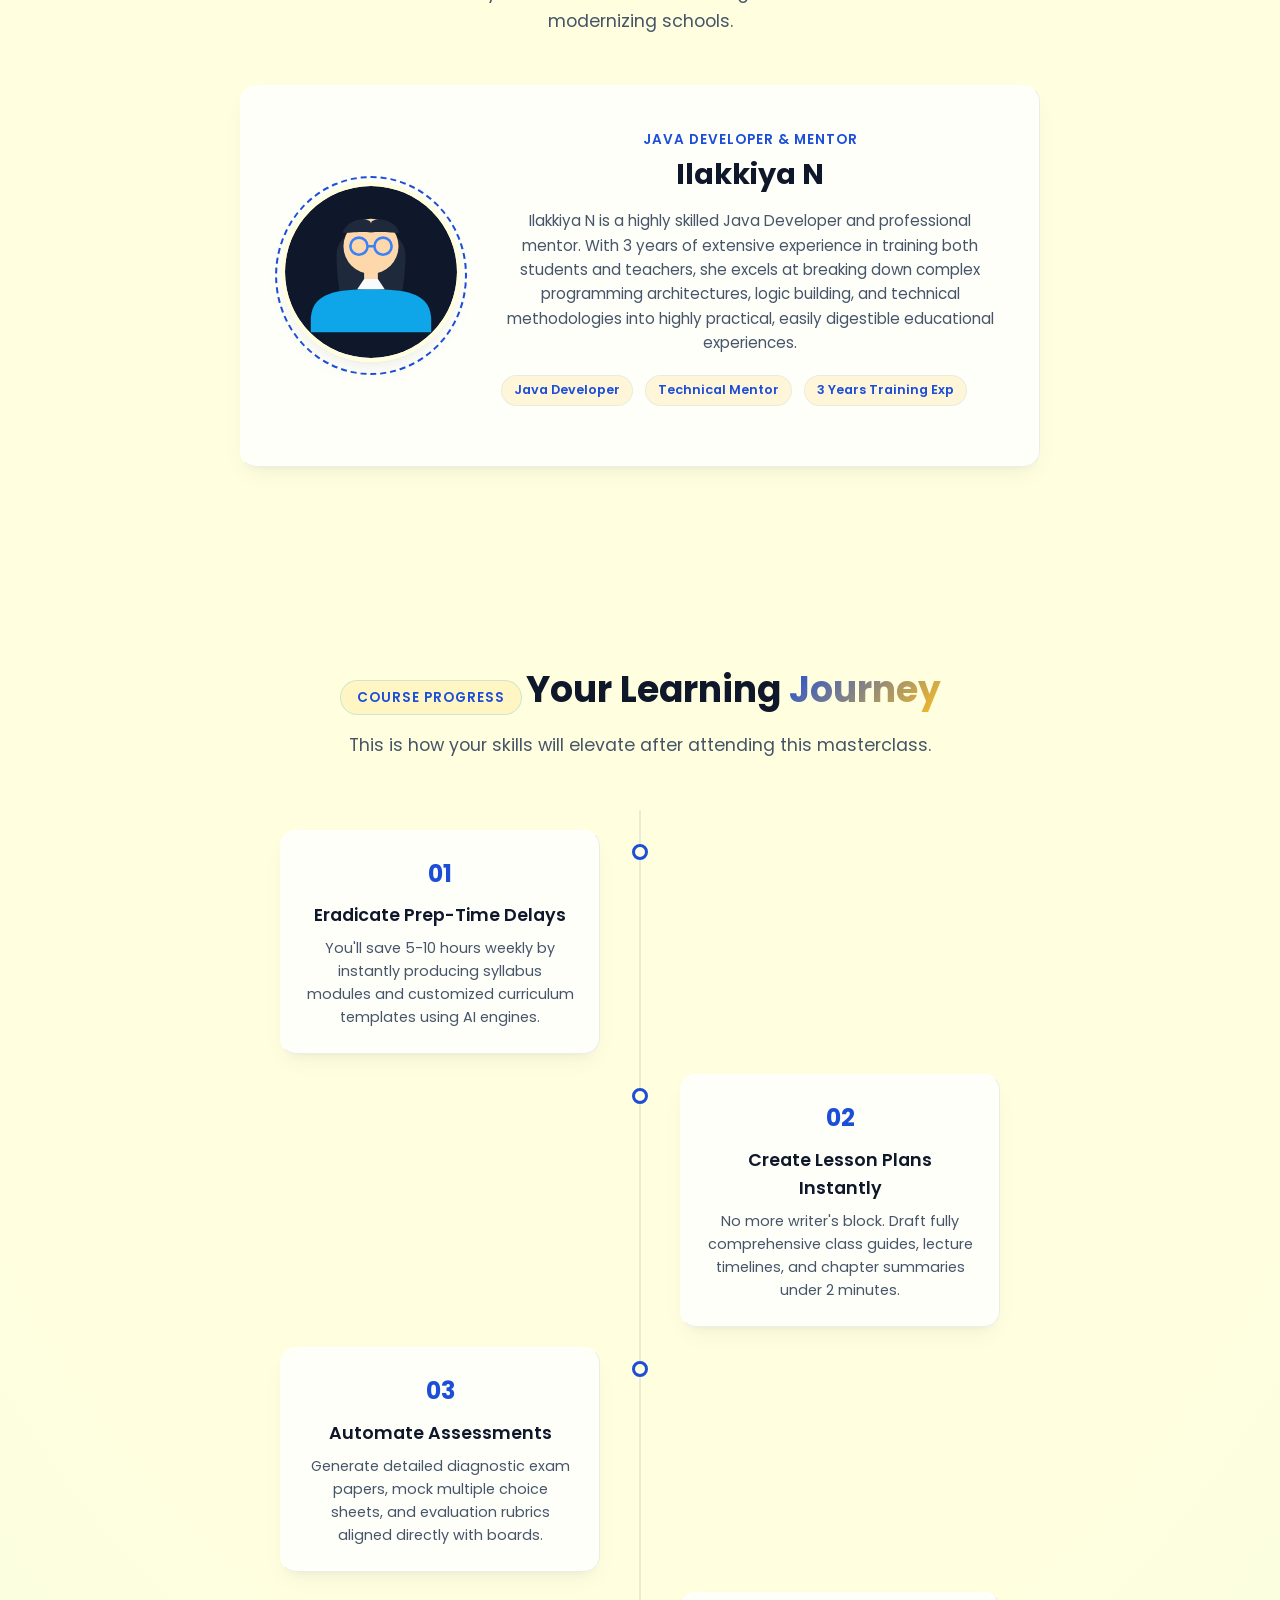
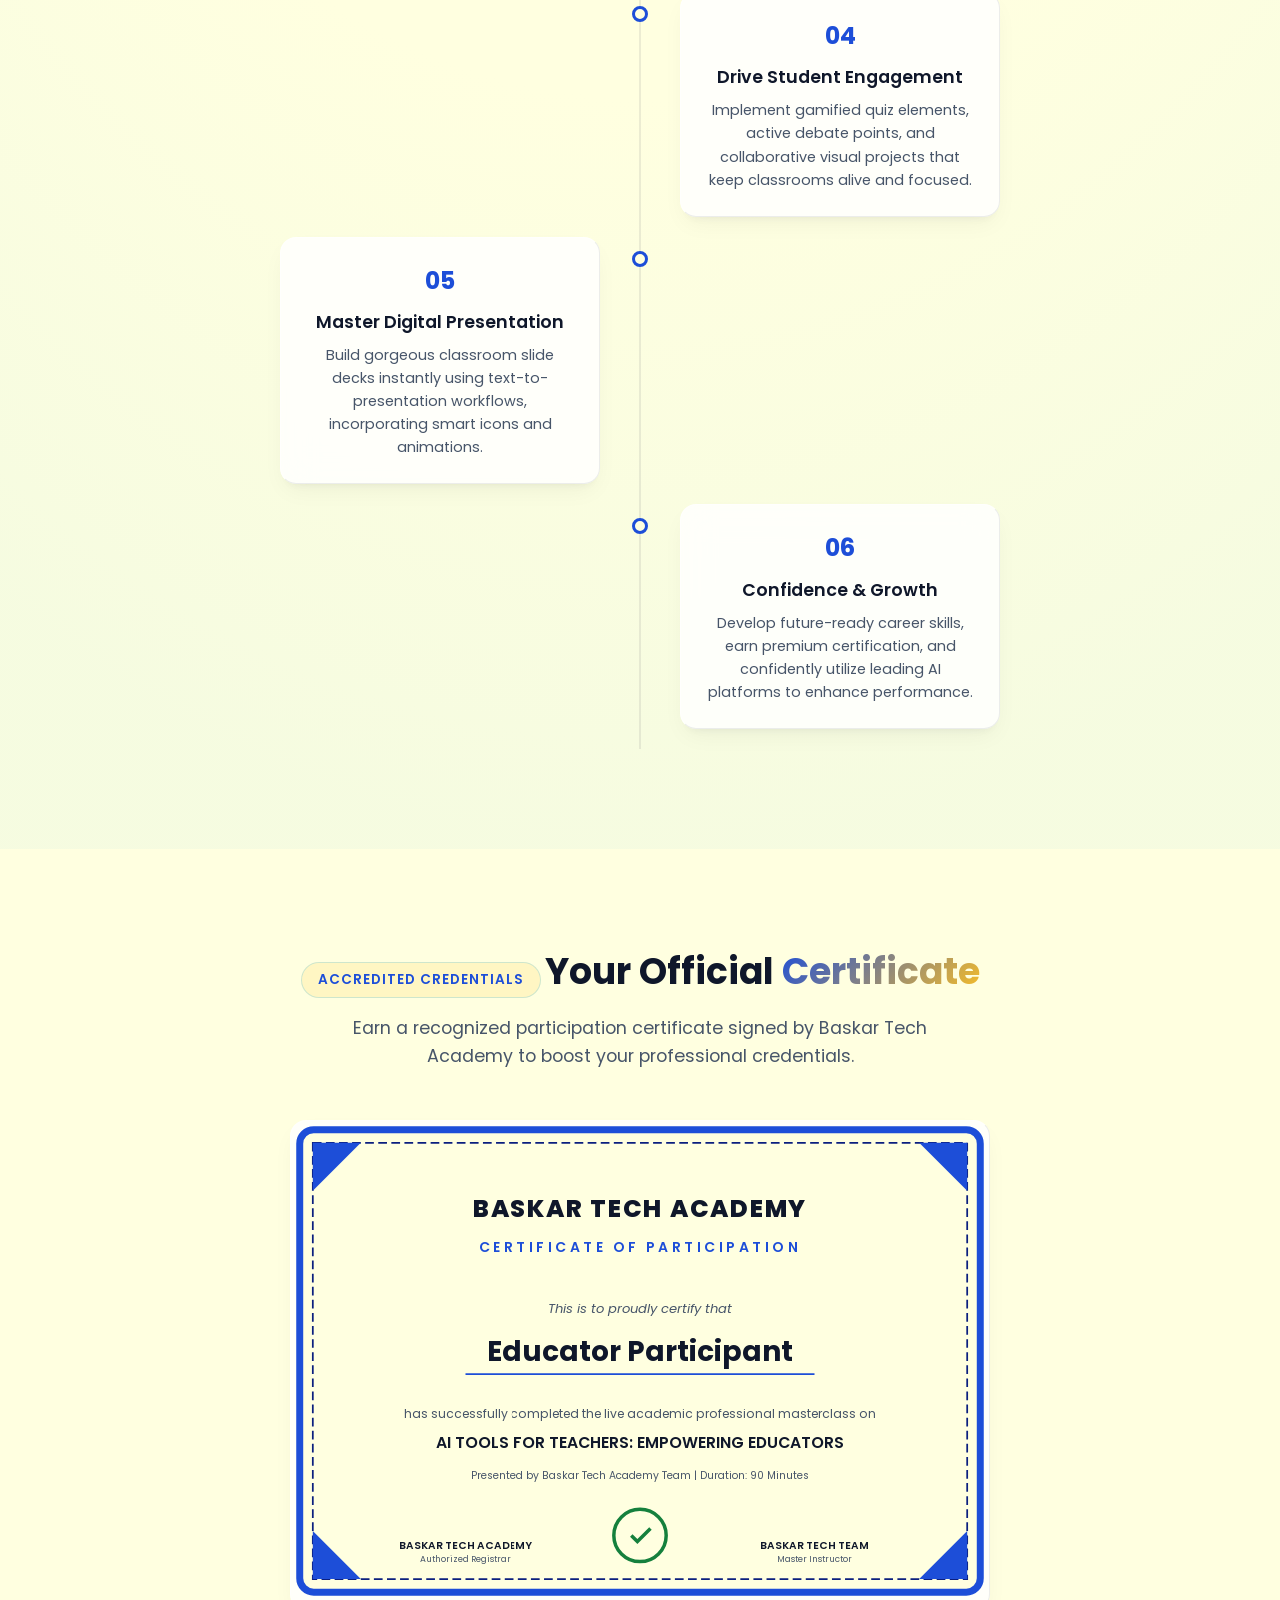
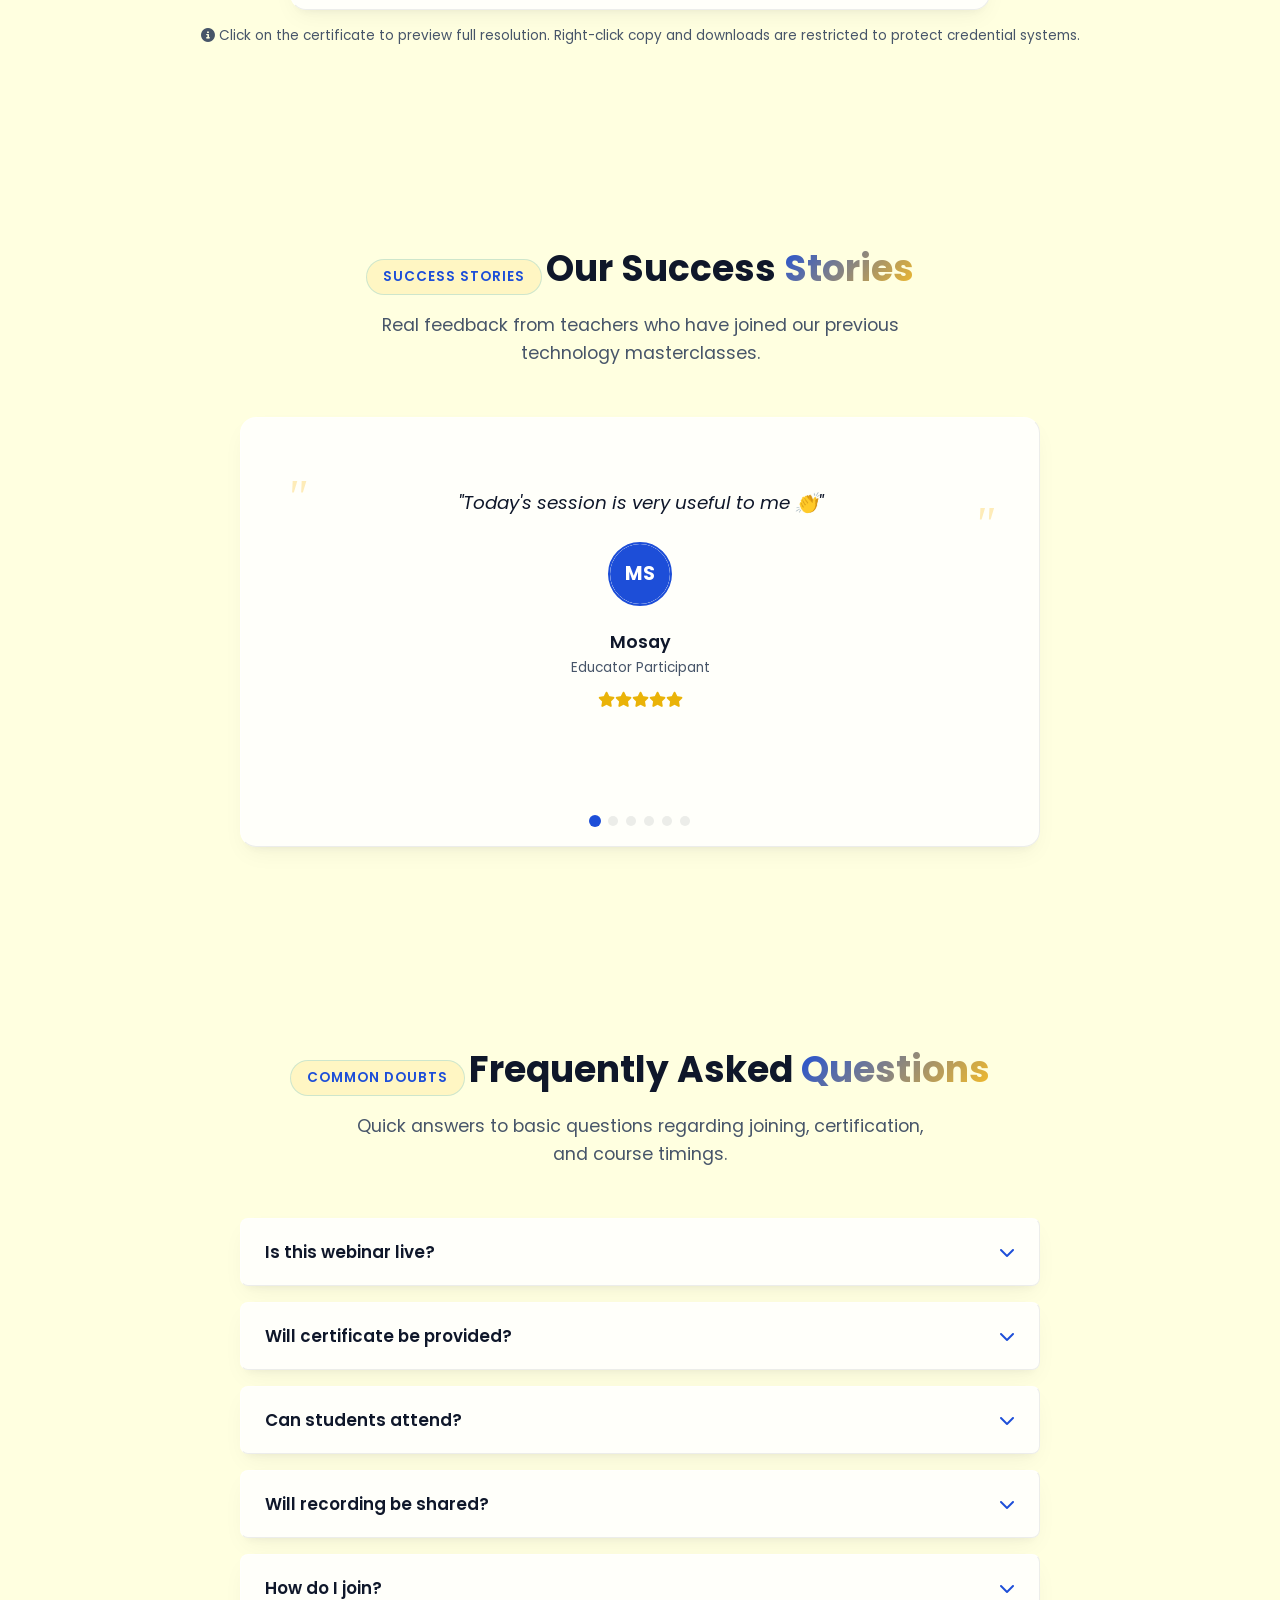
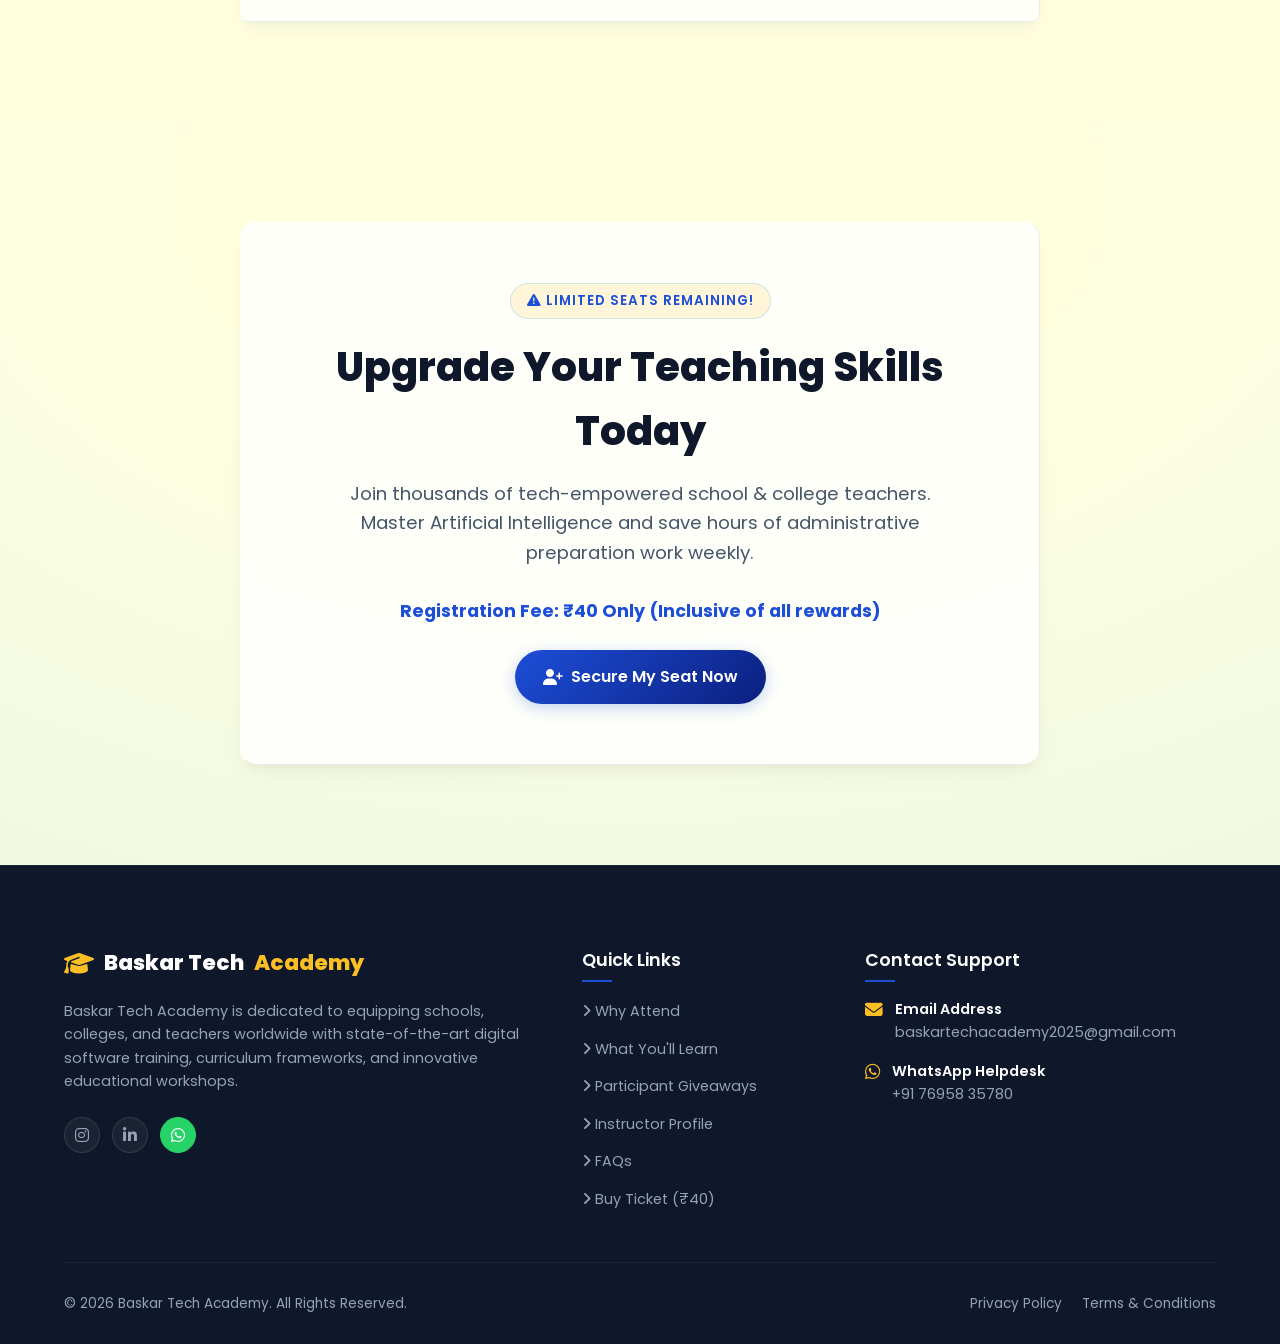
==== commit 89c1abc5: "Implement dynamic pricing engine: ₹39 promo for 2 days, then automatically change to ₹40. Swap QR co" ====
--- a/index.html
+++ b/index.html
@@ -105,7 +105,7 @@
                     <div class="meta-item"><i class="far fa-calendar-alt"></i> <span id="hero-inline-date">Upcoming Saturday</span></div>
                     <div class="meta-item"><i class="far fa-clock"></i> 60–90 Mins</div>
                     <div class="meta-item"><i class="fas fa-laptop-house"></i> Online Live</div>
-                    <div class="meta-item fee"><i class="fas fa-tags"></i> ₹49 Only</div>
+                    <div class="meta-item fee"><i class="fas fa-tags"></i> <span class="dynamic-price-text">₹49</span> Only</div>
                 </div>
 
                 <!-- Call to actions -->
@@ -200,7 +200,7 @@
     <!-- MOBILE STICKY CTA BAR -->
     <div class="sticky-mobile-cta">
         <div class="fee-info">
-            <span class="fee-val">₹49 Only</span>
+            <span class="fee-val"><span class="dynamic-price-text">₹49</span> Only</span>
             <span class="fee-lbl">Seats Filling Fast!</span>
         </div>
         <a href="register.html" class="btn btn-primary pulse-primary">Register Now</a>
@@ -750,7 +750,7 @@
                         <i class="fas fa-chevron-down"></i>
                     </button>
                     <div class="faq-content">
-                        <p>Once you complete the ₹49 registration form and upload your payment screenshot, our admin team verifies your payment. Upon verification, the private webinar joining link, VIP WhatsApp group invite, and schedule details are dispatched immediately via email and WhatsApp.</p>
+                        <p>Once you complete the <span class="dynamic-price-text">₹49</span> registration form and upload your payment screenshot, our admin team verifies your payment. Upon verification, the private webinar joining link, VIP WhatsApp group invite, and schedule details are dispatched immediately via email and WhatsApp.</p>
                     </div>
                 </div>
 
@@ -765,7 +765,7 @@
                 <span class="badge"><i class="fas fa-exclamation-triangle"></i> Limited Seats Remaining!</span>
                 <h2 class="cta-title">Upgrade Your Teaching Skills Today</h2>
                 <p class="cta-desc">Join thousands of tech-empowered school & college teachers. Master Artificial Intelligence and save hours of administrative preparation work weekly.</p>
-                <div style="font-size: 1.1rem; margin-bottom: 25px; color: var(--primary); font-weight: 700;">Registration Fee: ₹49 Only (Inclusive of all rewards)</div>
+                <div style="font-size: 1.1rem; margin-bottom: 25px; color: var(--primary); font-weight: 700;">Registration Fee: <span class="dynamic-price-text">₹49</span> Only (Inclusive of all rewards)</div>
                 <a href="register.html" class="btn btn-primary pulse-primary btn-lg"><i class="fas fa-user-plus"></i> Secure My Seat Now</a>
             </div>
         </div>
@@ -800,7 +800,7 @@
                         <li><a href="#benefits" class="footer-link"><i class="fas fa-angle-right"></i> Participant Giveaways</a></li>
                         <li><a href="#trainer" class="footer-link"><i class="fas fa-angle-right"></i> Instructor Profile</a></li>
                         <li><a href="#faq" class="footer-link"><i class="fas fa-angle-right"></i> FAQs</a></li>
-                        <li><a href="register.html" class="footer-link"><i class="fas fa-angle-right"></i> Buy Ticket (₹49)</a></li>
+                        <li><a href="register.html" class="footer-link"><i class="fas fa-angle-right"></i> Buy Ticket (<span class="dynamic-price-text">₹49</span>)</a></li>
                     </ul>
                 </div>
                 
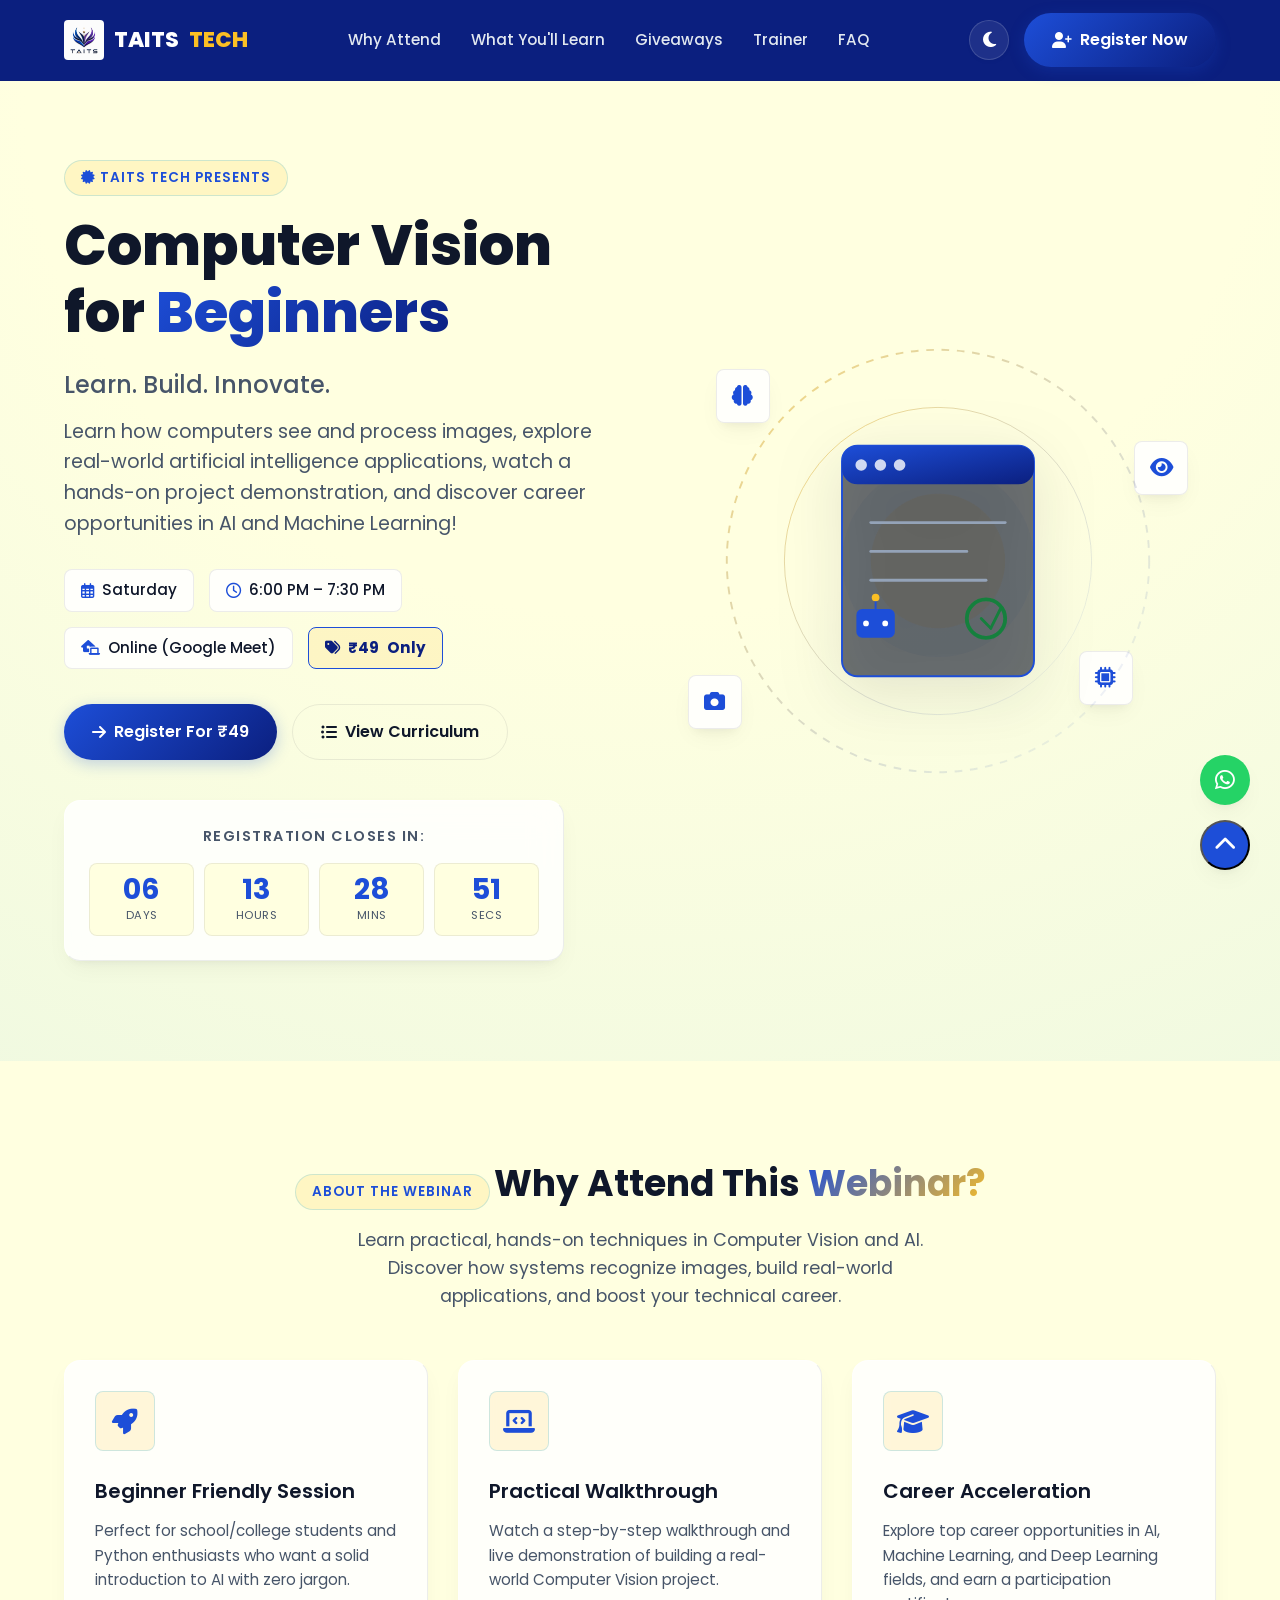
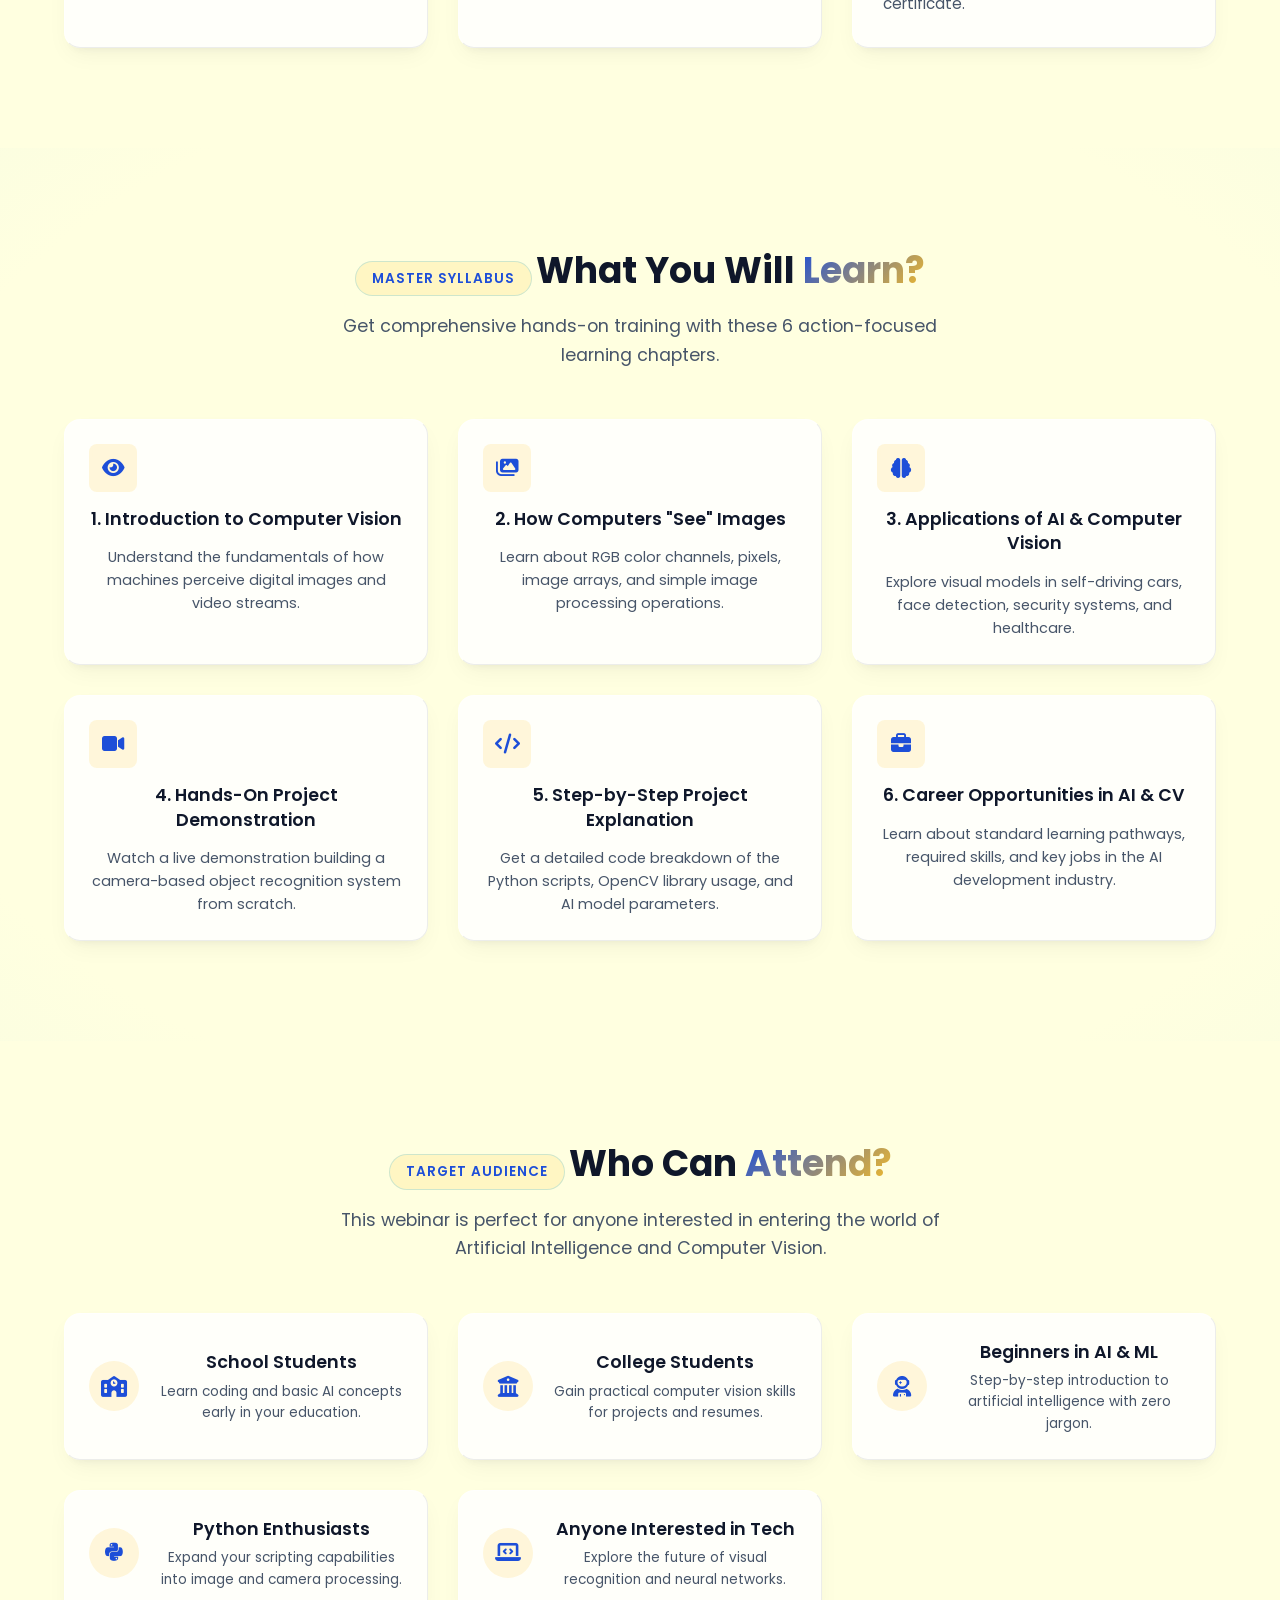
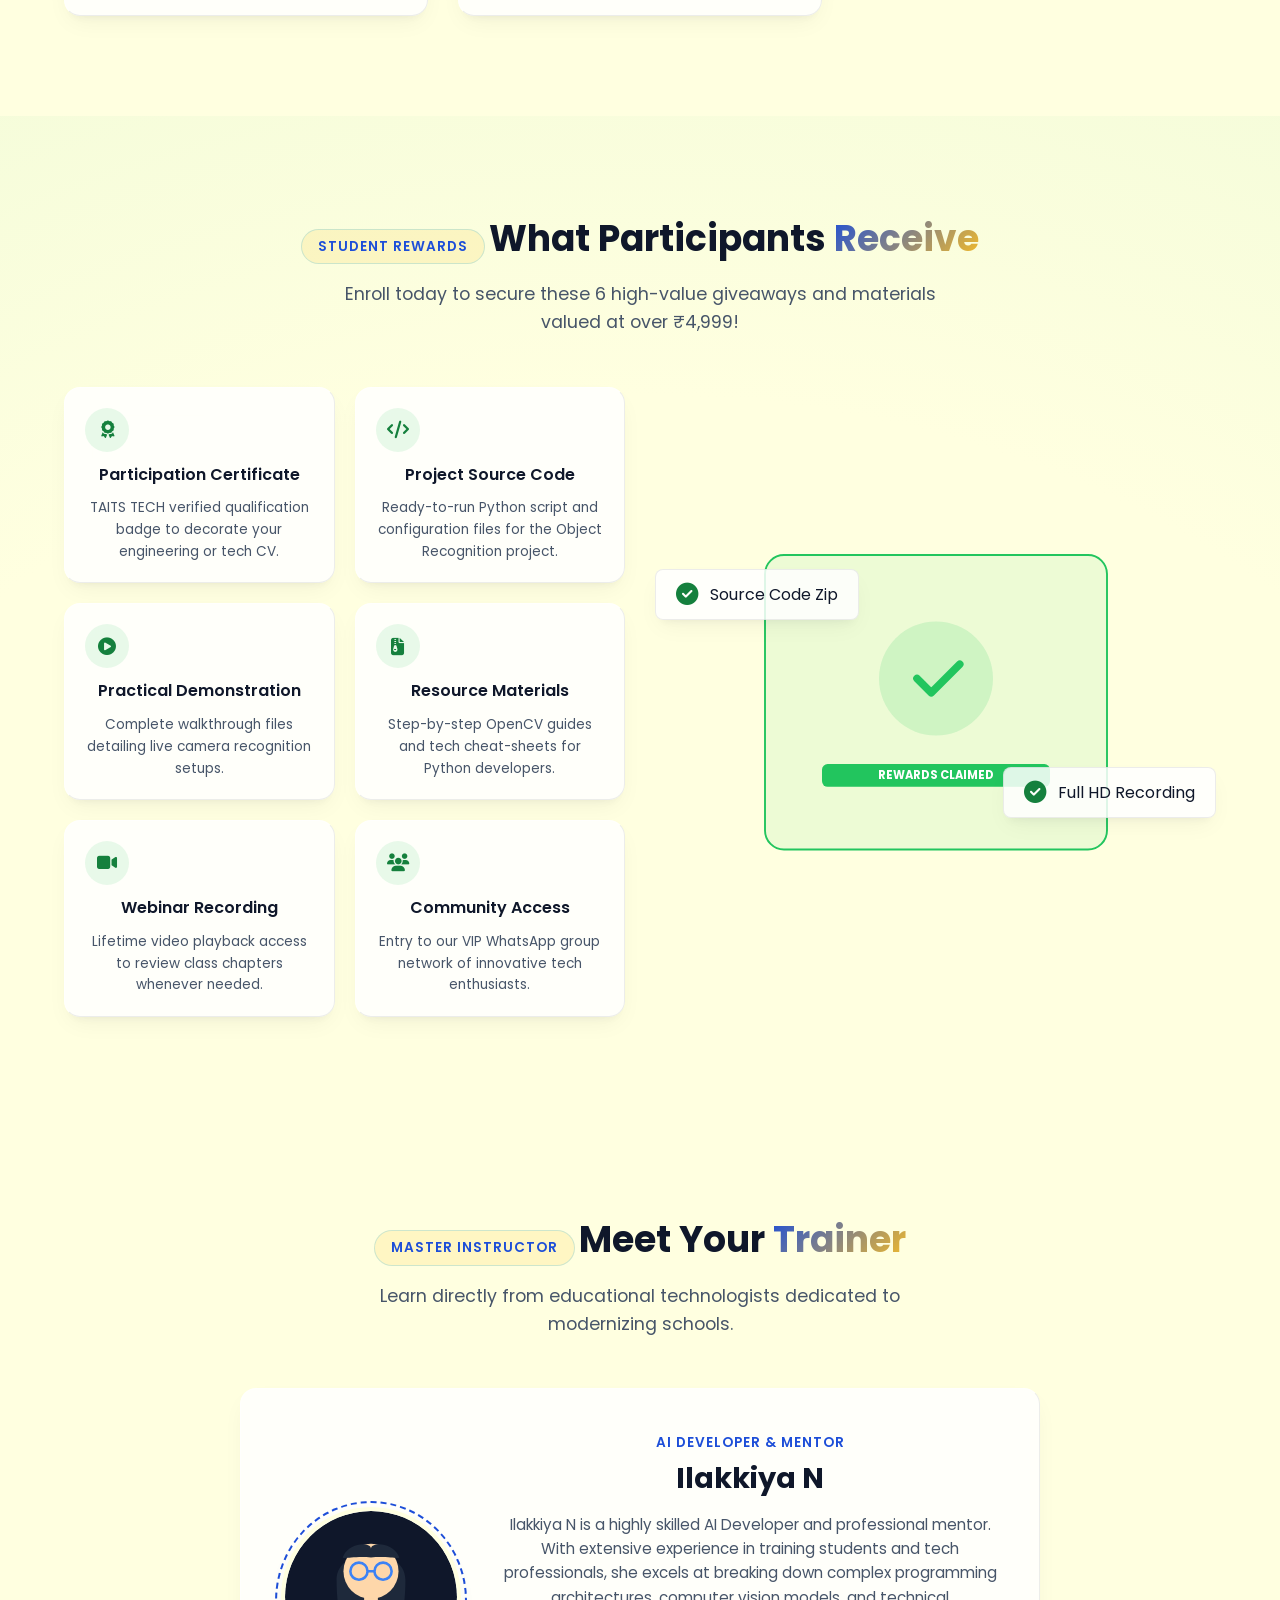
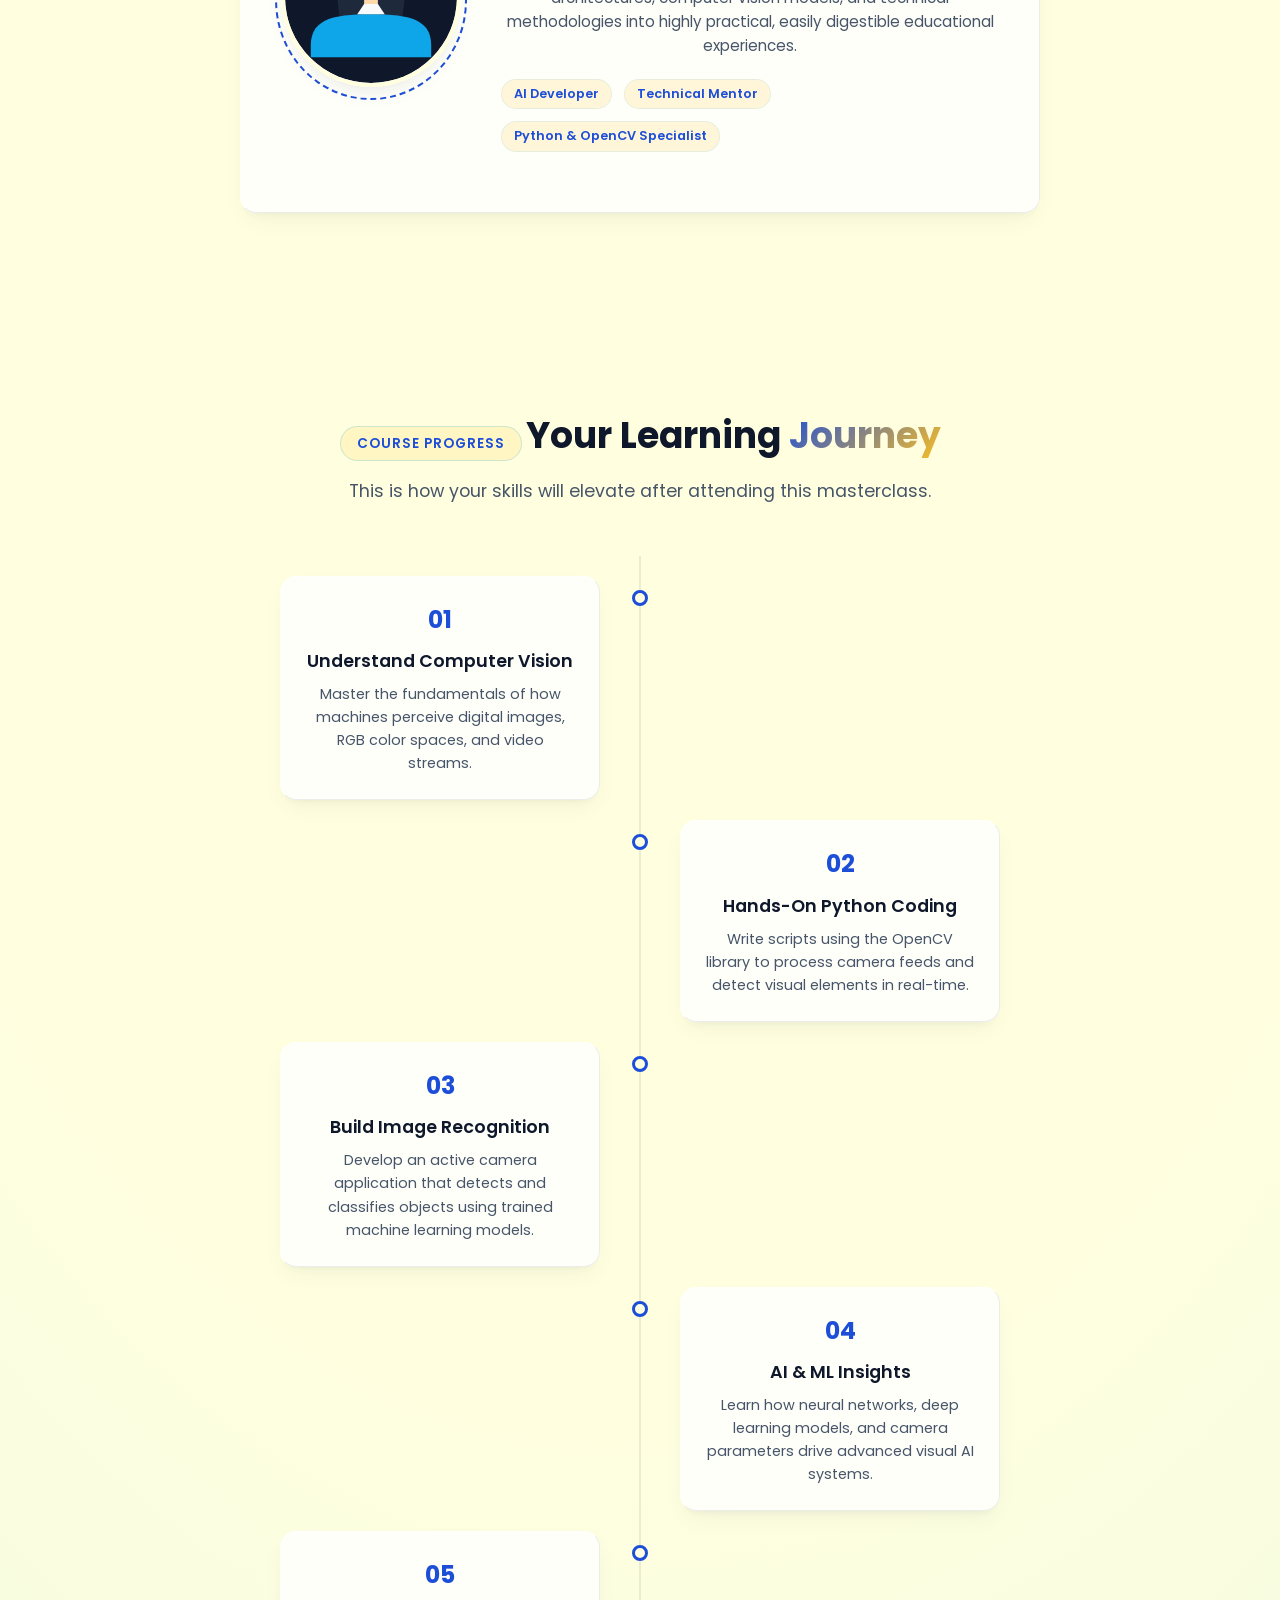
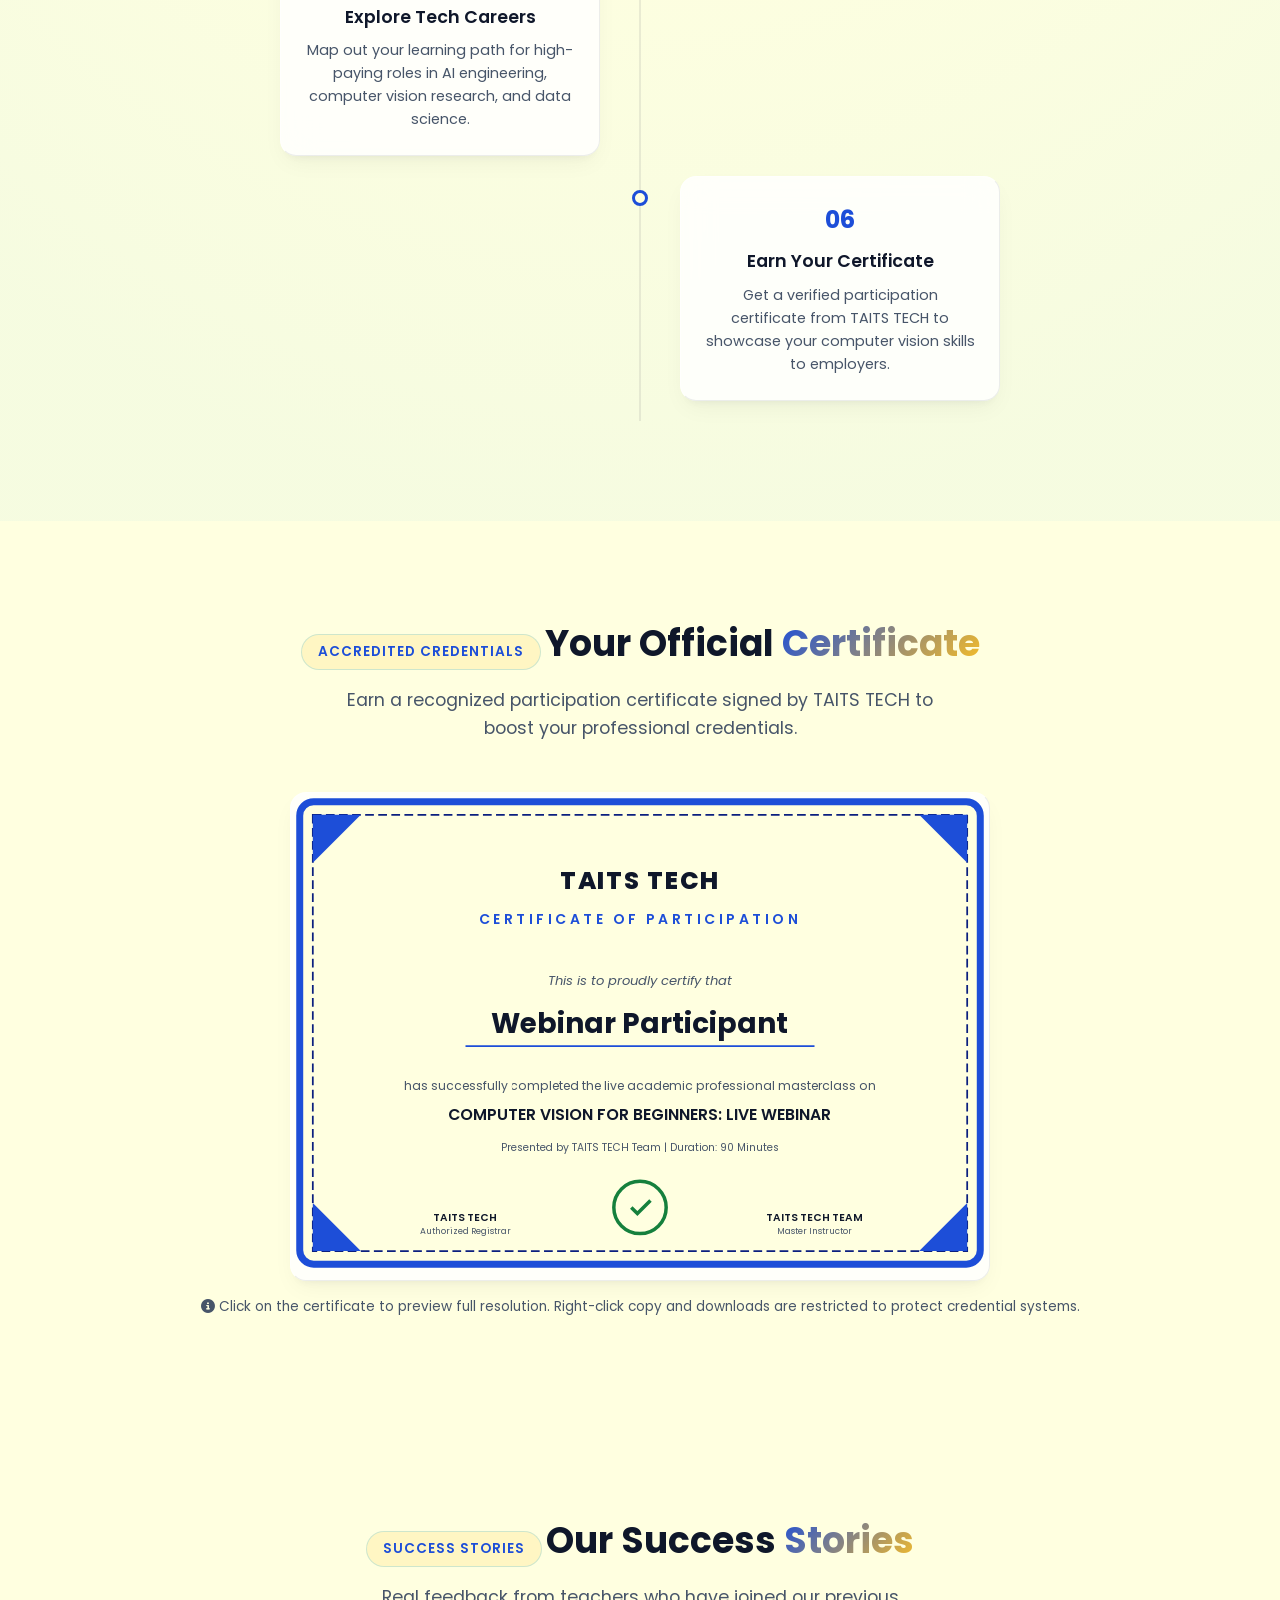
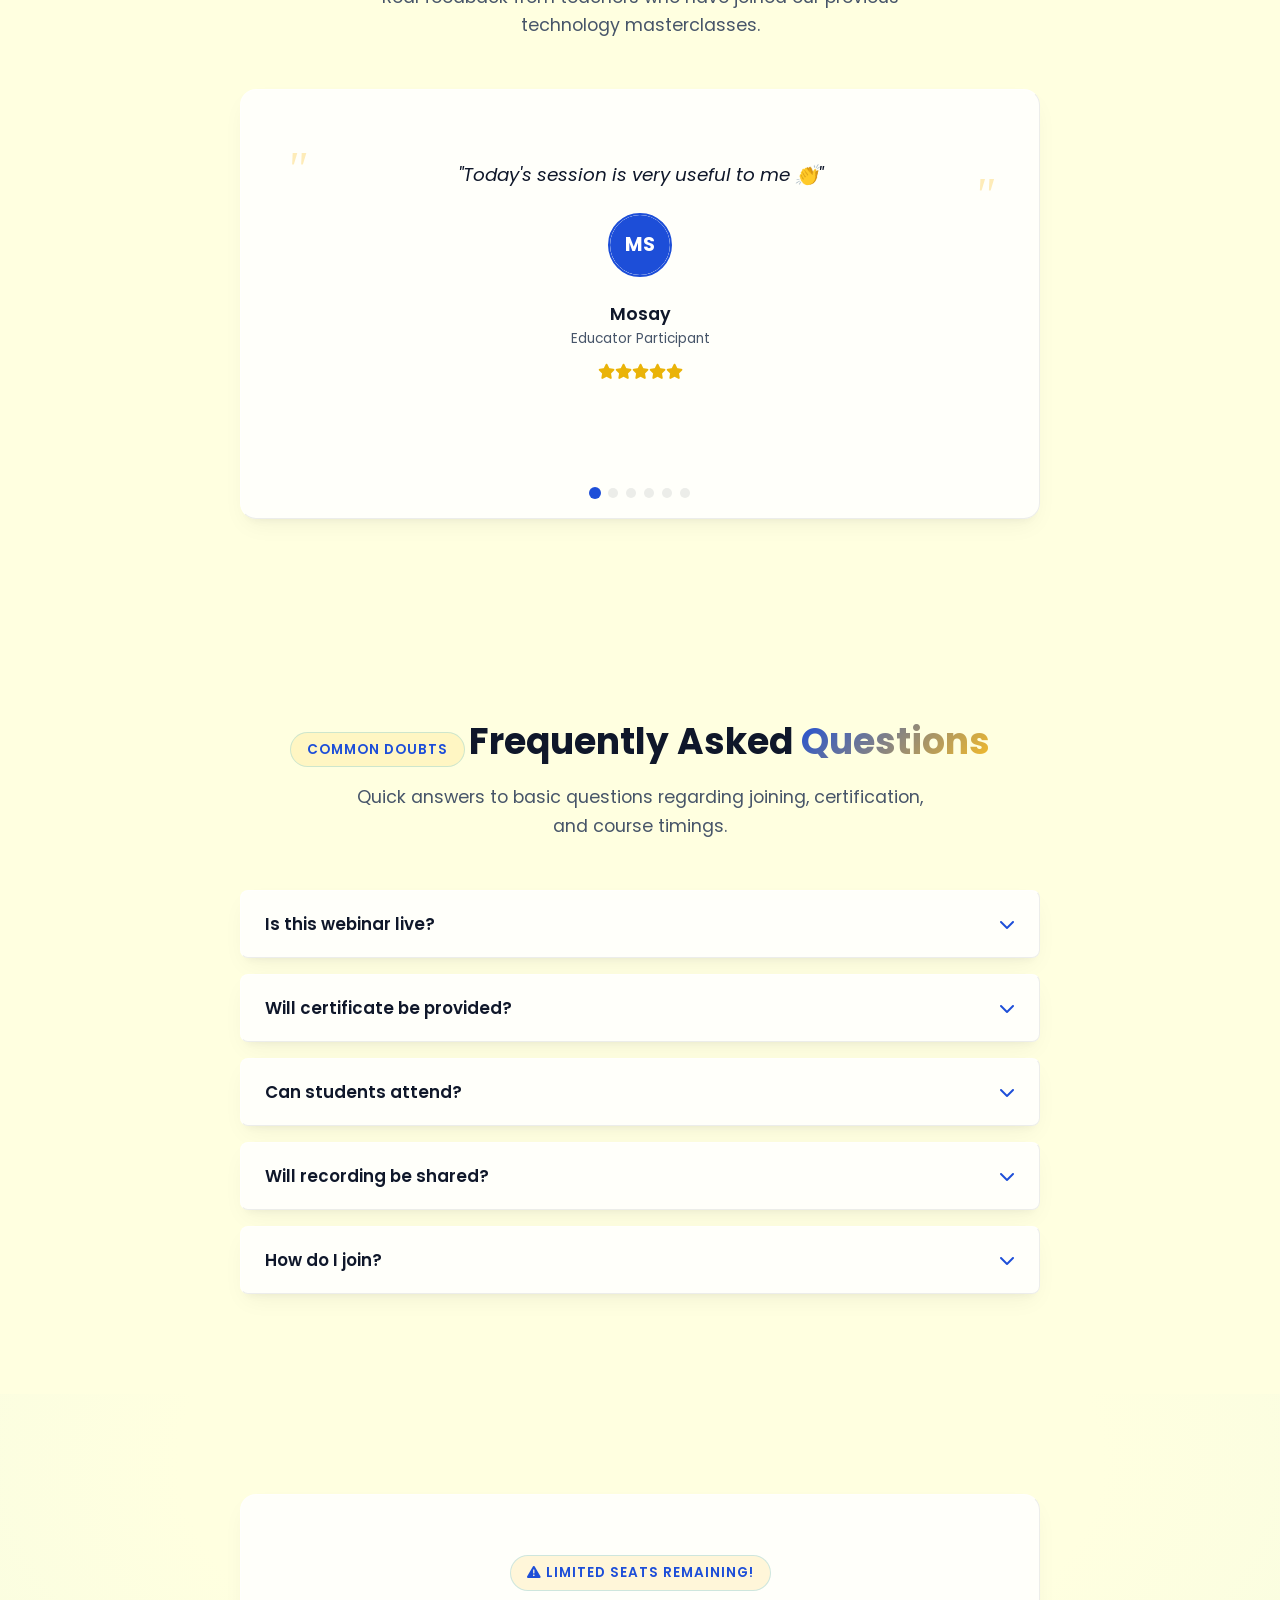
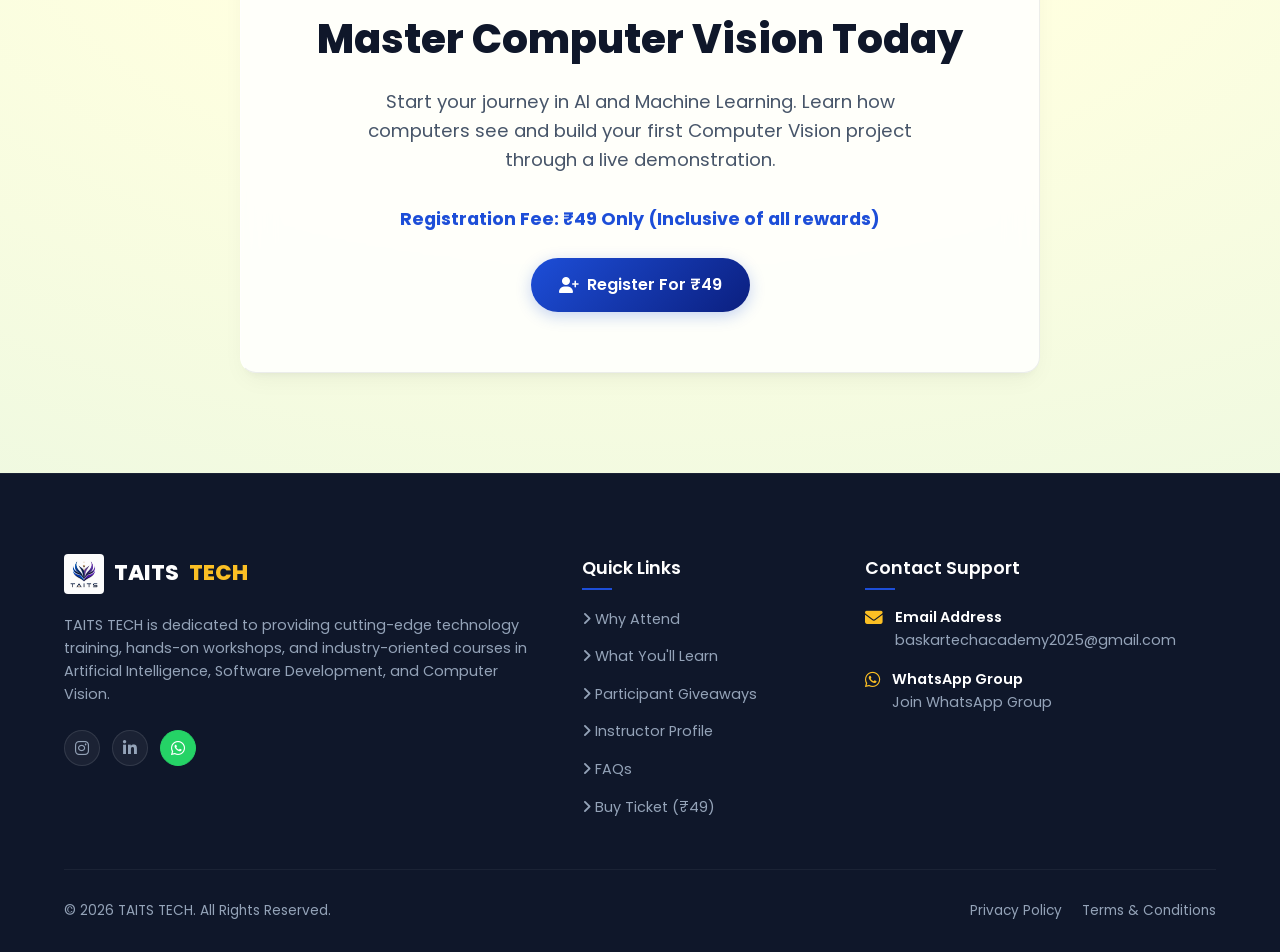
==== commit 4598aa00: "Content change form AI webinar to CV" ====
--- a/index.html
+++ b/index.html
@@ -3,24 +3,24 @@
 <head>
     <meta charset="UTF-8">
     <meta name="viewport" content="width=device-width, initial-scale=1.0">
-    <title>AI Tools for Teachers Webinar | Baskar Tech Academy</title>
+    <title>Computer Vision For Beginners | TAITS TECH Webinar</title>
     
     <!-- SEO Meta Tags -->
-    <meta name="description" content="Master Artificial Intelligence in education. Save time, teach smarter, and automate repetitive tasks. Join our 90-minute live webinar for only ₹49!">
-    <meta name="keywords" content="AI tools for teachers, teaching assistant, lesson plan generator, Basker Tech Academy, online teachers training, artificial intelligence in classroom">
-    <meta name="author" content="Baskar Tech Academy">
+    <meta name="description" content="Join TAITS TECH's Computer Vision for Beginners webinar. Learn how computers see images, explore AI applications, and build your first Computer Vision project through a live demonstration.">
+    <meta name="keywords" content="Computer Vision, Artificial Intelligence, AI Webinar, Machine Learning, Deep Learning, Python, Image Processing, TAITS TECH">
+    <meta name="author" content="TAITS TECH">
     
     <!-- Open Graph (Facebook / LinkedIn) -->
     <meta property="og:type" content="website">
-    <meta property="og:title" content="AI Tools for Teachers Live Webinar | Baskar Tech Academy">
-    <meta property="og:description" content="Reduce your workload by 50%! Learn how to use AI tools for lesson plans, worksheets, presentations, and activities. Registration ₹49 only.">
-    <meta property="og:image" content="assets/images/og-banner.jpg">
-    <meta property="og:url" content="https://baskartech.academy/ai-teachers-webinar">
+    <meta property="og:title" content="Computer Vision For Beginners Live Webinar | TAITS TECH">
+    <meta property="og:description" content="Join TAITS TECH's Computer Vision for Beginners webinar. Learn how computers see images, explore AI applications, and build your first Computer Vision project through a live demonstration.">
+    <meta property="og:image" content="images/logo.jpeg">
+    <meta property="og:url" content="https://taitstech.com/computer-vision-webinar">
 
     <!-- Twitter Card -->
     <meta name="twitter:card" content="summary_large_image">
-    <meta name="twitter:title" content="AI Tools for Teachers Live Webinar | Baskar Tech Academy">
-    <meta name="twitter:description" content="Learn time-saving AI tools for teachers. Register for the upcoming live masterclass at just ₹49.">
+    <meta name="twitter:title" content="Computer Vision For Beginners Live Webinar | TAITS TECH">
+    <meta name="twitter:description" content="Join TAITS TECH's Computer Vision for Beginners webinar. Learn how computers see images, explore AI applications, and build your first Computer Vision project through a live demonstration.">
 
     <!-- Icons & Fonts -->
     <link rel="stylesheet" href="https://cdnjs.cloudflare.com/ajax/libs/font-awesome/6.4.0/css/all.min.css">
@@ -45,7 +45,7 @@
     <!-- SYSTEM SCREEN PRE-LOADER -->
     <div id="loader-screen" class="loader-screen">
         <div class="loader-spinner"></div>
-        <h4 style="font-weight: 600; color: var(--primary);">Baskar Tech Academy</h4>
+        <h4 style="font-weight: 600; color: var(--primary);">TAITS TECH</h4>
         <p style="font-size: 0.85rem; color: var(--text-muted);">Preparing Learning System...</p>
     </div>
 
@@ -57,9 +57,9 @@
     <!-- HEADER & NAVIGATION -->
     <header>
         <div class="container nav-container">
-            <a href="index.html" class="logo">
-                <i class="fas fa-graduation-cap"></i>
-                Baskar Tech<span>Academy</span>
+            <a href="index.html" class="logo" style="display: flex; align-items: center; gap: 10px;">
+                <img src="images/logo.jpeg" alt="TAITS TECH Logo" style="height: 40px; border-radius: 4px;">
+                TAITS <span>TECH</span>
             </a>
             
             <nav id="nav-menu" class="nav-menu">
@@ -95,22 +95,22 @@
             
             <!-- Hero content left -->
             <div class="hero-content">
-                <span class="badge"><i class="fas fa-certificate"></i> Baskar Tech Academy Presents</span>
-                <h1 class="hero-title">AI Tools for <span>Teachers</span></h1>
-                <p class="hero-subtitle">Save Time, Teach Smarter & Create Better Learning Experiences</p>
-                <p class="hero-description">Artificial intelligence is reforming education. Learn practical AI methods to automate grading, draft instant worksheets, build visual slide decks, and cut your workload by 50%!</p>
+                <span class="badge"><i class="fas fa-certificate"></i> TAITS TECH Presents</span>
+                <h1 class="hero-title">Computer Vision for <span>Beginners</span></h1>
+                <p class="hero-subtitle">Learn. Build. Innovate.</p>
+                <p class="hero-description">Learn how computers see and process images, explore real-world artificial intelligence applications, watch a hands-on project demonstration, and discover career opportunities in AI and Machine Learning!</p>
                 
                 <!-- Webinar details highlights -->
                 <div class="hero-meta">
-                    <div class="meta-item"><i class="far fa-calendar-alt"></i> <span id="hero-inline-date">Upcoming Saturday</span></div>
-                    <div class="meta-item"><i class="far fa-clock"></i> 60–90 Mins</div>
-                    <div class="meta-item"><i class="fas fa-laptop-house"></i> Online Live</div>
+                    <div class="meta-item"><i class="far fa-calendar-alt"></i> Saturday</div>
+                    <div class="meta-item"><i class="far fa-clock"></i> 6:00 PM – 7:30 PM</div>
+                    <div class="meta-item"><i class="fas fa-laptop-house"></i> Online (Google Meet)</div>
                     <div class="meta-item fee"><i class="fas fa-tags"></i> <span class="dynamic-price-text">₹49</span> Only</div>
                 </div>
 
                 <!-- Call to actions -->
                 <div class="hero-buttons">
-                    <a href="register.html" class="btn btn-primary"><i class="fas fa-arrow-right"></i> Register Now</a>
+                    <a href="register.html" class="btn btn-primary"><i class="fas fa-arrow-right"></i> Register For ₹49</a>
                     <a href="#curriculum" class="btn btn-secondary"><i class="fas fa-list-ul"></i> View Curriculum</a>
                 </div>
 
@@ -140,10 +140,10 @@
 
             <!-- Hero illustration right -->
             <div class="hero-illustration-container">
-                <div class="floating-icon f-icon-1"><i class="fas fa-robot"></i></div>
-                <div class="floating-icon f-icon-2"><i class="fas fa-brain"></i></div>
-                <div class="floating-icon f-icon-3"><i class="fas fa-file-invoice"></i></div>
-                <div class="floating-icon f-icon-4"><i class="fas fa-magic"></i></div>
+                <div class="floating-icon f-icon-1"><i class="fas fa-brain"></i></div>
+                <div class="floating-icon f-icon-2"><i class="fas fa-camera"></i></div>
+                <div class="floating-icon f-icon-3"><i class="fas fa-eye"></i></div>
+                <div class="floating-icon f-icon-4"><i class="fas fa-microchip"></i></div>
                 
                 <!-- Premium theme vectors inline SVG -->
                 <svg class="hero-svg-illustration" viewBox="0 0 500 500" fill="none" xmlns="http://www.w3.org/2000/svg">
@@ -211,23 +211,23 @@
         <div class="container text-center">
             <span class="badge">About The Webinar</span>
             <h2 class="section-title">Why Attend This <span>Webinar?</span></h2>
-            <p class="section-subtitle">Artificial intelligence is transforming standard education. This live course will teach you easily implementable practices to streamline workflows, eliminate tedious admin tasks, and increase teaching standards.</p>
+            <p class="section-subtitle">Learn practical, hands-on techniques in Computer Vision and AI. Discover how systems recognize images, build real-world applications, and boost your technical career.</p>
             
             <div class="grid-3 about-cards">
                 <div class="about-card glass-card">
-                    <div class="about-icon"><i class="fas fa-history"></i></div>
-                    <h3 class="about-card-title">Save Hours Weekly</h3>
-                    <p class="about-card-text">Reduce preparation workloads. Learn to automate syllabus creation, lesson outlines, question cards and custom templates in seconds.</p>
+                    <div class="about-icon"><i class="fas fa-rocket"></i></div>
+                    <h3 class="about-card-title">Beginner Friendly Session</h3>
+                    <p class="about-card-text">Perfect for school/college students and Python enthusiasts who want a solid introduction to AI with zero jargon.</p>
                 </div>
                 <div class="about-card glass-card">
-                    <div class="about-icon"><i class="fas fa-magic"></i></div>
-                    <h3 class="about-card-title">Personalized Education</h3>
-                    <p class="about-card-text">Tailor student materials instantly. Formulate specific training worksheets suited to student levels and subject requirements.</p>
+                    <div class="about-icon"><i class="fas fa-laptop-code"></i></div>
+                    <h3 class="about-card-title">Practical Walkthrough</h3>
+                    <p class="about-card-text">Watch a step-by-step walkthrough and live demonstration of building a real-world Computer Vision project.</p>
                 </div>
                 <div class="about-card glass-card">
-                    <div class="about-icon"><i class="fas fa-sparkles"></i></div>
-                    <h3 class="about-card-title">Interactive Classrooms</h3>
-                    <p class="about-card-text">Boost engagement with AI-generated classroom quizzes, visual slides, activities, and real-time gaming elements.</p>
+                    <div class="about-icon"><i class="fas fa-graduation-cap"></i></div>
+                    <h3 class="about-card-title">Career Acceleration</h3>
+                    <p class="about-card-text">Explore top career opportunities in AI, Machine Learning, and Deep Learning fields, and earn a participation certificate.</p>
                 </div>
             </div>
         </div>
@@ -238,53 +238,38 @@
         <div class="container text-center">
             <span class="badge">Master Syllabus</span>
             <h2 class="section-title">What You Will <span>Learn?</span></h2>
-            <p class="section-subtitle">Get comprehensive hands-on training with these 9 action-focused learning curriculum chapters.</p>
+            <p class="section-subtitle">Get comprehensive hands-on training with these 6 action-focused learning chapters.</p>
             
             <div class="grid-3">
                 <div class="learn-card glass-card">
-                    <div class="learn-icon"><i class="fas fa-graduation-cap"></i></div>
-                    <h4 class="learn-card-title">1. Introduction to AI for Teachers</h4>
-                    <p class="learn-card-desc">Understand educational AI fundamentals and explore core paradigms transforming teaching landscapes.</p>
+                    <div class="learn-icon"><i class="fas fa-eye"></i></div>
+                    <h4 class="learn-card-title">1. Introduction to Computer Vision</h4>
+                    <p class="learn-card-desc">Understand the fundamentals of how machines perceive digital images and video streams.</p>
                 </div>
                 <div class="learn-card glass-card">
-                    <div class="learn-icon"><i class="fas fa-toolbox"></i></div>
-                    <h4 class="learn-card-title">2. AI Tools Every Teacher Should Know</h4>
-                    <p class="learn-card-desc">Curate a customized teacher tech-stack covering chat, media, and structural tools for the classroom.</p>
+                    <div class="learn-icon"><i class="fas fa-images"></i></div>
+                    <h4 class="learn-card-title">2. How Computers "See" Images</h4>
+                    <p class="learn-card-desc">Learn about RGB color channels, pixels, image arrays, and simple image processing operations.</p>
                 </div>
                 <div class="learn-card glass-card">
-                    <div class="learn-icon"><i class="fas fa-book-open"></i></div>
-                    <h4 class="learn-card-title">3. Create Lesson Plans in Minutes</h4>
-                    <p class="learn-card-desc">Use structural prompting to draft standard, accredited academic curriculum lesson outlines in seconds.</p>
+                    <div class="learn-icon"><i class="fas fa-brain"></i></div>
+                    <h4 class="learn-card-title">3. Applications of AI & Computer Vision</h4>
+                    <p class="learn-card-desc">Explore visual models in self-driving cars, face detection, security systems, and healthcare.</p>
                 </div>
                 <div class="learn-card glass-card">
-                    <div class="learn-icon"><i class="fas fa-file-alt"></i></div>
-                    <h4 class="learn-card-title">4. Worksheets & Questions</h4>
-                    <p class="learn-card-desc">Instantly build multiple-choice, fill-in-the-blank, and subjective question sheets tailored to subjects.</p>
+                    <div class="learn-icon"><i class="fas fa-video"></i></div>
+                    <h4 class="learn-card-title">4. Hands-On Project Demonstration</h4>
+                    <p class="learn-card-desc">Watch a live demonstration building a camera-based object recognition system from scratch.</p>
                 </div>
                 <div class="learn-card glass-card">
-                    <div class="learn-icon"><i class="fas fa-chalkboard"></i></div>
-                    <h4 class="learn-card-title">5. Create PPTs Faster with AI</h4>
-                    <p class="learn-card-desc">Discover outstanding text-to-slide templates that build visual slides automatically for classroom presentation.</p>
+                    <div class="learn-icon"><i class="fas fa-code"></i></div>
+                    <h4 class="learn-card-title">5. Step-by-Step Project Explanation</h4>
+                    <p class="learn-card-desc">Get a detailed code breakdown of the Python scripts, OpenCV library usage, and AI model parameters.</p>
                 </div>
                 <div class="learn-card glass-card">
-                    <div class="learn-icon"><i class="fas fa-puzzle-piece"></i></div>
-                    <h4 class="learn-card-title">6. Classroom Activities Using AI</h4>
-                    <p class="learn-card-desc">Generate active debates, group project outlines, ice-breakers, and educational games based on topics.</p>
-                </div>
-                <div class="learn-card glass-card">
-                    <div class="learn-icon"><i class="fas fa-hourglass-half"></i></div>
-                    <h4 class="learn-card-title">7. Time-Saving Teaching Techniques</h4>
-                    <p class="learn-card-desc">Configure automated feedback systems and auto-grade strategies to bypass administrative delays.</p>
-                </div>
-                <div class="learn-card glass-card">
-                    <div class="learn-icon"><i class="fas fa-laptop-code"></i></div>
-                    <h4 class="learn-card-title">8. Live AI Demonstrations</h4>
-                    <p class="learn-card-desc">Watch our expert team draft realistic outputs and classroom workflows live with feedback.</p>
-                </div>
-                <div class="learn-card glass-card">
-                    <div class="learn-icon"><i class="fas fa-keyboard"></i></div>
-                    <h4 class="learn-card-title">9. Ready-to-Use AI Prompts</h4>
-                    <p class="learn-card-desc">Obtain pre-written prompt templates that copy-paste into ChatGPT, Gemini or Claude for instant teaching outputs.</p>
+                    <div class="learn-icon"><i class="fas fa-briefcase"></i></div>
+                    <h4 class="learn-card-title">6. Career Opportunities in AI & CV</h4>
+                    <p class="learn-card-desc">Learn about standard learning pathways, required skills, and key jobs in the AI development industry.</p>
                 </div>
             </div>
         </div>
@@ -295,49 +280,42 @@
         <div class="container text-center">
             <span class="badge">Target Audience</span>
             <h2 class="section-title">Who Can <span>Attend?</span></h2>
-            <p class="section-subtitle">This course is designed specifically to help diverse educational practitioners across subjects and levels.</p>
-            
-            <div class="grid-3">
-                <div class="attendee-card glass-card">
-                    <div class="attendee-icon"><i class="fas fa-chalkboard-teacher"></i></div>
-                    <div class="attendee-info">
-                        <h4>School Teachers</h4>
-                        <p>K-12 educators from all boards.</p>
-                    </div>
-                </div>
-                <div class="attendee-card glass-card">
-                    <div class="attendee-icon"><i class="fas fa-landmark"></i></div>
-                    <div class="attendee-info">
-                        <h4>Govt. School Teachers</h4>
-                        <p>Enhance public education standard systems.</p>
-                    </div>
-                </div>
+            <p class="section-subtitle">This webinar is perfect for anyone interested in entering the world of Artificial Intelligence and Computer Vision.</p>
+            
+            <div class="grid-3" style="justify-content: center;">
                 <div class="attendee-card glass-card">
                     <div class="attendee-icon"><i class="fas fa-school"></i></div>
                     <div class="attendee-info">
-                        <h4>Private School Teachers</h4>
-                        <p>Modern private institute staff tutors.</p>
+                        <h4>School Students</h4>
+                        <p>Learn coding and basic AI concepts early in your education.</p>
                     </div>
                 </div>
                 <div class="attendee-card glass-card">
                     <div class="attendee-icon"><i class="fas fa-university"></i></div>
                     <div class="attendee-info">
-                        <h4>College Faculty</h4>
-                        <p>Universities, engineering & arts lecturers.</p>
+                        <h4>College Students</h4>
+                        <p>Gain practical computer vision skills for projects and resumes.</p>
                     </div>
                 </div>
                 <div class="attendee-card glass-card">
-                    <div class="attendee-icon"><i class="fas fa-users-cog"></i></div>
+                    <div class="attendee-icon"><i class="fas fa-user-astronaut"></i></div>
                     <div class="attendee-info">
-                        <h4>Academic Coordinators</h4>
-                        <p>Principals, department heads & planners.</p>
+                        <h4>Beginners in AI & ML</h4>
+                        <p>Step-by-step introduction to artificial intelligence with zero jargon.</p>
                     </div>
                 </div>
                 <div class="attendee-card glass-card">
-                    <div class="attendee-icon"><i class="fas fa-user-graduate"></i></div>
+                    <div class="attendee-icon"><i class="fab fa-python"></i></div>
                     <div class="attendee-info">
-                        <h4>Educators</h4>
-                        <p>Tutors, consultants, student-teachers & coaches.</p>
+                        <h4>Python Enthusiasts</h4>
+                        <p>Expand your scripting capabilities into image and camera processing.</p>
+                    </div>
+                </div>
+                <div class="attendee-card glass-card">
+                    <div class="attendee-icon"><i class="fas fa-laptop-code"></i></div>
+                    <div class="attendee-info">
+                        <h4>Anyone Interested in Tech</h4>
+                        <p>Explore the future of visual recognition and neural networks.</p>
                     </div>
                 </div>
             </div>
@@ -357,22 +335,22 @@
                     <div class="benefit-item glass-card">
                         <div class="benefit-icon"><i class="fas fa-award"></i></div>
                         <h4 class="benefit-title">Participation Certificate</h4>
-                        <p class="benefit-desc">Baskar Tech Academy certified verified qualification badge to decorate CVs.</p>
+                        <p class="benefit-desc">TAITS TECH verified qualification badge to decorate your engineering or tech CV.</p>
                     </div>
                     <div class="benefit-item glass-card">
-                        <div class="benefit-icon"><i class="fas fa-book"></i></div>
-                        <h4 class="benefit-title">AI Prompt Pack</h4>
-                        <p class="benefit-desc">Over 200+ detailed ChatGPT prompting worksheets for classroom setups.</p>
+                        <div class="benefit-icon"><i class="fas fa-code"></i></div>
+                        <h4 class="benefit-title">Project Source Code</h4>
+                        <p class="benefit-desc">Ready-to-run Python script and configuration files for the Object Recognition project.</p>
                     </div>
                     <div class="benefit-item glass-card">
                         <div class="benefit-icon"><i class="fas fa-play-circle"></i></div>
-                        <h4 class="benefit-title">Practical Demonstrations</h4>
-                        <p class="benefit-desc">Complete walkthrough files detailing live classroom exercise templates.</p>
+                        <h4 class="benefit-title">Practical Demonstration</h4>
+                        <p class="benefit-desc">Complete walkthrough files detailing live camera recognition setups.</p>
                     </div>
                     <div class="benefit-item glass-card">
                         <div class="benefit-icon"><i class="fas fa-file-archive"></i></div>
                         <h4 class="benefit-title">Resource Materials</h4>
-                        <p class="benefit-desc">Step-by-step documentation guides and tech cheat-sheets list.</p>
+                        <p class="benefit-desc">Step-by-step OpenCV guides and tech cheat-sheets for Python developers.</p>
                     </div>
                     <div class="benefit-item glass-card">
                         <div class="benefit-icon"><i class="fas fa-video"></i></div>
@@ -382,13 +360,13 @@
                     <div class="benefit-item glass-card">
                         <div class="benefit-icon"><i class="fas fa-users"></i></div>
                         <h4 class="benefit-title">Community Access</h4>
-                        <p class="benefit-desc">Entry to our VIP WhatsApp group network of innovative educators.</p>
+                        <p class="benefit-desc">Entry to our VIP WhatsApp group network of innovative tech enthusiasts.</p>
                     </div>
                 </div>
 
                 <!-- visual card mockup right -->
                 <div class="benefit-mockup-wrapper">
-                    <div class="benefit-badge-floating b-floating-1"><i class="fas fa-check-circle"></i> <span>Prompt Book PDF</span></div>
+                    <div class="benefit-badge-floating b-floating-1"><i class="fas fa-check-circle"></i> <span>Source Code Zip</span></div>
                     <div class="benefit-badge-floating b-floating-2"><i class="fas fa-check-circle"></i> <span>Full HD Recording</span></div>
                     
                     <svg viewBox="0 0 400 350" fill="none" xmlns="http://www.w3.org/2000/svg" style="width: 100%; max-width: 380px;">
@@ -436,14 +414,14 @@
                     </div>
                     
                     <div class="trainer-info">
-                        <span class="trainer-role">Java Developer & Mentor</span>
+                        <span class="trainer-role">AI Developer & Mentor</span>
                         <h3 class="trainer-name">Ilakkiya N</h3>
-                        <p class="trainer-bio">Ilakkiya N is a highly skilled Java Developer and professional mentor. With 3 years of extensive experience in training both students and teachers, she excels at breaking down complex programming architectures, logic building, and technical methodologies into highly practical, easily digestible educational experiences.</p>
+                        <p class="trainer-bio">Ilakkiya N is a highly skilled AI Developer and professional mentor. With extensive experience in training students and tech professionals, she excels at breaking down complex programming architectures, computer vision models, and technical methodologies into highly practical, easily digestible educational experiences.</p>
                         
                         <div class="trainer-features">
-                            <span class="trainer-tag">Java Developer</span>
+                            <span class="trainer-tag">AI Developer</span>
                             <span class="trainer-tag">Technical Mentor</span>
-                            <span class="trainer-tag">3 Years Training Exp</span>
+                            <span class="trainer-tag">Python & OpenCV Specialist</span>
                         </div>
                     </div>
                 </div>
@@ -462,48 +440,48 @@
                 <div class="timeline-item left-item">
                     <div class="timeline-content glass-card">
                         <div class="timeline-num">01</div>
-                        <h3 class="timeline-title">Eradicate Prep-Time Delays</h3>
-                        <p class="timeline-desc">You'll save 5-10 hours weekly by instantly producing syllabus modules and customized curriculum templates using AI engines.</p>
+                        <h3 class="timeline-title">Understand Computer Vision</h3>
+                        <p class="timeline-desc">Master the fundamentals of how machines perceive digital images, RGB color spaces, and video streams.</p>
                     </div>
                 </div>
                 
                 <div class="timeline-item right-item">
                     <div class="timeline-content glass-card">
                         <div class="timeline-num">02</div>
-                        <h3 class="timeline-title">Create Lesson Plans Instantly</h3>
-                        <p class="timeline-desc">No more writer's block. Draft fully comprehensive class guides, lecture timelines, and chapter summaries under 2 minutes.</p>
+                        <h3 class="timeline-title">Hands-On Python Coding</h3>
+                        <p class="timeline-desc">Write scripts using the OpenCV library to process camera feeds and detect visual elements in real-time.</p>
                     </div>
                 </div>
                 
                 <div class="timeline-item left-item">
                     <div class="timeline-content glass-card">
                         <div class="timeline-num">03</div>
-                        <h3 class="timeline-title">Automate Assessments</h3>
-                        <p class="timeline-desc">Generate detailed diagnostic exam papers, mock multiple choice sheets, and evaluation rubrics aligned directly with boards.</p>
+                        <h3 class="timeline-title">Build Image Recognition</h3>
+                        <p class="timeline-desc">Develop an active camera application that detects and classifies objects using trained machine learning models.</p>
                     </div>
                 </div>
                 
                 <div class="timeline-item right-item">
                     <div class="timeline-content glass-card">
                         <div class="timeline-num">04</div>
-                        <h3 class="timeline-title">Drive Student Engagement</h3>
-                        <p class="timeline-desc">Implement gamified quiz elements, active debate points, and collaborative visual projects that keep classrooms alive and focused.</p>
+                        <h3 class="timeline-title">AI & ML Insights</h3>
+                        <p class="timeline-desc">Learn how neural networks, deep learning models, and camera parameters drive advanced visual AI systems.</p>
                     </div>
                 </div>
                 
                 <div class="timeline-item left-item">
                     <div class="timeline-content glass-card">
                         <div class="timeline-num">05</div>
-                        <h3 class="timeline-title">Master Digital Presentation</h3>
-                        <p class="timeline-desc">Build gorgeous classroom slide decks instantly using text-to-presentation workflows, incorporating smart icons and animations.</p>
+                        <h3 class="timeline-title">Explore Tech Careers</h3>
+                        <p class="timeline-desc">Map out your learning path for high-paying roles in AI engineering, computer vision research, and data science.</p>
                     </div>
                 </div>
                 
                 <div class="timeline-item right-item">
                     <div class="timeline-content glass-card">
                         <div class="timeline-num">06</div>
-                        <h3 class="timeline-title">Confidence & Growth</h3>
-                        <p class="timeline-desc">Develop future-ready career skills, earn premium certification, and confidently utilize leading AI platforms to enhance performance.</p>
+                        <h3 class="timeline-title">Earn Your Certificate</h3>
+                        <p class="timeline-desc">Get a verified participation certificate from TAITS TECH to showcase your computer vision skills to employers.</p>
                     </div>
                 </div>
             </div>
@@ -515,9 +493,9 @@
         <div class="container text-center">
             <span class="badge">Accredited Credentials</span>
             <h2 class="section-title">Your Official <span>Certificate</span></h2>
-            <p class="section-subtitle">Earn a recognized participation certificate signed by Baskar Tech Academy to boost your professional credentials.</p>
-            
-            <div id="certificate-card" class="certificate-card glass-card cert-secure" data-preview="data:image/svg+xml;utf8,<svg xmlns='http://www.w3.org/2000/svg' viewBox='0 0 800 550' fill='%230f172a'><rect x='10' y='10' width='780' height='530' rx='16' fill='%23f8fafc' stroke='%230ea5e9' stroke-width='8'/><rect x='25' y='25' width='750' height='500' fill='none' stroke='%230284c7' stroke-width='2' stroke-dasharray='10 5'/><path d='M25 25L80 25L25 80Z' fill='%230ea5e9'/><path d='M775 25L720 25L775 80Z' fill='%230ea5e9'/><path d='M25 525L80 525L25 470Z' fill='%230ea5e9'/><path d='M775 525L720 525L775 470Z' fill='%230ea5e9'/><text x='400' y='110' fill='%230f172a' font-family='Poppins' font-weight='800' font-size='28' text-anchor='middle' letter-spacing='2'>BASKAR TECH ACADEMY</text><text x='400' y='150' fill='%230284c7' font-family='Poppins' font-weight='600' font-size='16' text-anchor='middle' letter-spacing='4'>CERTIFICATE OF PARTICIPATION</text><text x='400' y='220' fill='%23475569' font-family='Poppins' font-size='15' font-style='italic' text-anchor='middle'>This is to proudly certify that</text><text x='400' y='275' fill='%230f172a' font-family='Poppins' font-weight='700' font-size='32' text-anchor='middle'>[Your Name Here]</text><line x1='200' y1='290' x2='600' y2='290' stroke='%230ea5e9' stroke-width='2'/><text x='400' y='340' fill='%23475569' font-family='Poppins' font-size='14' text-anchor='middle'>has successfully completed the live academic professional masterclass on</text><text x='400' y='375' fill='%230f172a' font-family='Poppins' font-weight='600' font-size='18' text-anchor='middle'>AI TOOLS FOR TEACHERS: EMPOWERING EDUCATORS</text><text x='400' y='410' fill='%2394a3b8' font-family='Poppins' font-size='12' text-anchor='middle'>Presented by Baskar Tech Academy Team | Duration: 90 Minutes</text><text x='200' y='490' fill='%230f172a' font-family='Poppins' font-weight='600' font-size='12' text-anchor='middle'>BASKAR TECH ACADEMY</text><text x='200' y='505' fill='%2394a3b8' font-family='Poppins' font-size='10' text-anchor='middle'>Authorized Registrar</text><text x='600' y='490' fill='%230f172a' font-family='Poppins' font-weight='600' font-size='12' text-anchor='middle'>BASKAR TECH TEAM</text><text x='600' y='505' fill='%2394a3b8' font-family='Poppins' font-size='10' text-anchor='middle'>Master Instructor</text><circle cx='400' cy='475' r='30' fill='none' stroke='%2322c55e' stroke-width='4'/><path d='M390 475L397 482L412 467' stroke='%2322c55e' stroke-width='4' fill='none'/></svg>">
+            <p class="section-subtitle">Earn a recognized participation certificate signed by TAITS TECH to boost your professional credentials.</p>
+            
+            <div id="certificate-card" class="certificate-card glass-card cert-secure" data-preview="data:image/svg+xml;utf8,<svg xmlns='http://www.w3.org/2000/svg' viewBox='0 0 800 550' fill='%230f172a'><rect x='10' y='10' width='780' height='530' rx='16' fill='%23f8fafc' stroke='%230ea5e9' stroke-width='8'/><rect x='25' y='25' width='750' height='500' fill='none' stroke='%230284c7' stroke-width='2' stroke-dasharray='10 5'/><path d='M25 25L80 25L25 80Z' fill='%230ea5e9'/><path d='M775 25L720 25L775 80Z' fill='%230ea5e9'/><path d='M25 525L80 525L25 470Z' fill='%230ea5e9'/><path d='M775 525L720 525L775 470Z' fill='%230ea5e9'/><text x='400' y='110' fill='%230f172a' font-family='Poppins' font-weight='800' font-size='28' text-anchor='middle' letter-spacing='2'>TAITS TECH</text><text x='400' y='150' fill='%230284c7' font-family='Poppins' font-weight='600' font-size='16' text-anchor='middle' letter-spacing='4'>CERTIFICATE OF PARTICIPATION</text><text x='400' y='220' fill='%23475569' font-family='Poppins' font-size='15' font-style='italic' text-anchor='middle'>This is to proudly certify that</text><text x='400' y='275' fill='%230f172a' font-family='Poppins' font-weight='700' font-size='32' text-anchor='middle'>[Your Name Here]</text><line x1='200' y1='290' x2='600' y2='290' stroke='%230ea5e9' stroke-width='2'/><text x='400' y='340' fill='%23475569' font-family='Poppins' font-size='14' text-anchor='middle'>has successfully completed the live academic professional masterclass on</text><text x='400' y='375' fill='%230f172a' font-family='Poppins' font-weight='600' font-size='18' text-anchor='middle'>COMPUTER VISION FOR BEGINNERS: LIVE WEBINAR</text><text x='400' y='410' fill='%2394a3b8' font-family='Poppins' font-size='12' text-anchor='middle'>Presented by TAITS TECH Team | Duration: 90 Minutes</text><text x='200' y='490' fill='%230f172a' font-family='Poppins' font-weight='600' font-size='12' text-anchor='middle'>TAITS TECH</text><text x='200' y='505' fill='%2394a3b8' font-family='Poppins' font-size='10' text-anchor='middle'>Authorized Registrar</text><text x='600' y='490' fill='%230f172a' font-family='Poppins' font-weight='600' font-size='12' text-anchor='middle'>TAITS TECH TEAM</text><text x='600' y='505' fill='%2394a3b8' font-family='Poppins' font-size='10' text-anchor='middle'>Master Instructor</text><circle cx='400' cy='475' r='30' fill='none' stroke='%2322c55e' stroke-width='4'/><path d='M390 475L397 482L412 467' stroke='%2322c55e' stroke-width='4' fill='none'/></svg>">
                 
                 <div class="certificate-img-container">
                     <!-- Inline preview of SVG certificate -->
@@ -533,23 +511,23 @@
                         <path d="M775 525L720 525L775 470Z" fill="var(--primary)"/>
                         
                         <!-- Copy -->
-                        <text x="400" y="110" fill="var(--text-main)" font-family="Poppins" font-weight="800" font-size="28" text-anchor="middle" letter-spacing="2">BASKAR TECH ACADEMY</text>
+                        <text x="400" y="110" fill="var(--text-main)" font-family="Poppins" font-weight="800" font-size="28" text-anchor="middle" letter-spacing="2">TAITS TECH</text>
                         <text x="400" y="150" fill="var(--primary)" font-family="Poppins" font-weight="600" font-size="16" text-anchor="middle" letter-spacing="4">CERTIFICATE OF PARTICIPATION</text>
                         
                         <text x="400" y="220" fill="var(--text-muted)" font-family="Poppins" font-size="15" font-style="italic" text-anchor="middle">This is to proudly certify that</text>
                         
-                        <text x="400" y="275" fill="var(--text-main)" font-family="Poppins" font-weight="700" font-size="32" text-anchor="middle">Educator Participant</text>
+                        <text x="400" y="275" fill="var(--text-main)" font-family="Poppins" font-weight="700" font-size="32" text-anchor="middle">Webinar Participant</text>
                         <line x1="200" y1="290" x2="600" y2="290" stroke="var(--primary)" stroke-width="2"/>
                         
                         <text x="400" y="340" fill="var(--text-muted)" font-family="Poppins" font-size="14" text-anchor="middle">has successfully completed the live academic professional masterclass on</text>
-                        <text x="400" y="375" fill="var(--text-main)" font-family="Poppins" font-weight="600" font-size="18" text-anchor="middle">AI TOOLS FOR TEACHERS: EMPOWERING EDUCATORS</text>
-                        <text x="400" y="410" fill="var(--text-muted)" font-family="Poppins" font-size="12" text-anchor="middle">Presented by Baskar Tech Academy Team | Duration: 90 Minutes</text>
+                        <text x="400" y="375" fill="var(--text-main)" font-family="Poppins" font-weight="600" font-size="18" text-anchor="middle">COMPUTER VISION FOR BEGINNERS: LIVE WEBINAR</text>
+                        <text x="400" y="410" fill="var(--text-muted)" font-family="Poppins" font-size="12" text-anchor="middle">Presented by TAITS TECH Team | Duration: 90 Minutes</text>
                         
                         <!-- Signatures -->
-                        <text x="200" y="490" fill="var(--text-main)" font-family="Poppins" font-weight="600" font-size="12" text-anchor="middle">BASKAR TECH ACADEMY</text>
+                        <text x="200" y="490" fill="var(--text-main)" font-family="Poppins" font-weight="600" font-size="12" text-anchor="middle">TAITS TECH</text>
                         <text x="200" y="505" fill="var(--text-muted)" font-family="Poppins" font-size="10" text-anchor="middle">Authorized Registrar</text>
                         
-                        <text x="600" y="490" fill="var(--text-main)" font-family="Poppins" font-weight="600" font-size="12" text-anchor="middle">BASKAR TECH TEAM</text>
+                        <text x="600" y="490" fill="var(--text-main)" font-family="Poppins" font-weight="600" font-size="12" text-anchor="middle">TAITS TECH TEAM</text>
                         <text x="600" y="505" fill="var(--text-muted)" font-family="Poppins" font-size="10" text-anchor="middle">Master Instructor</text>
                         
                         <!-- Green verified seal -->
@@ -717,7 +695,7 @@
                         <i class="fas fa-chevron-down"></i>
                     </button>
                     <div class="faq-content">
-                        <p>Absolutely! All registered attendees who complete the live session will receive an official, verifiable Certificate of Participation from Baskar Tech Academy within 24 hours of attendance.</p>
+                        <p>Absolutely! All registered attendees who complete the live session will receive an official, verifiable Certificate of Participation from TAITS TECH within 24 hours of attendance.</p>
                     </div>
                 </div>
                 
@@ -728,7 +706,7 @@
                         <i class="fas fa-chevron-down"></i>
                     </button>
                     <div class="faq-content">
-                        <p>Yes. Aspiring teachers, B.Ed. / M.Ed. students, college student tutors, and curriculum designers are highly welcome. Acquiring AI teaching credentials early offers massive career benefits.</p>
+                        <p>Yes. School students, college students, Python beginners, and anyone interested in AI and machine learning are highly welcome. Getting started with Computer Vision early offers a massive head start in your tech career.</p>
                     </div>
                 </div>
                 
@@ -750,7 +728,7 @@
                         <i class="fas fa-chevron-down"></i>
                     </button>
                     <div class="faq-content">
-                        <p>Once you complete the <span class="dynamic-price-text">₹49</span> registration form and upload your payment screenshot, our admin team verifies your payment. Upon verification, the private webinar joining link, VIP WhatsApp group invite, and schedule details are dispatched immediately via email and WhatsApp.</p>
+                        <p>Once you complete the <span class="dynamic-price-text">₹49</span> registration form, enter your Transaction ID, and upload your payment screenshot, our admin team verifies your payment. Upon verification, the private webinar joining link, VIP WhatsApp group invite, and schedule details are dispatched immediately via email and WhatsApp.</p>
                     </div>
                 </div>
 
@@ -763,10 +741,10 @@
         <div class="container text-center">
             <div class="cta-box glass-card">
                 <span class="badge"><i class="fas fa-exclamation-triangle"></i> Limited Seats Remaining!</span>
-                <h2 class="cta-title">Upgrade Your Teaching Skills Today</h2>
-                <p class="cta-desc">Join thousands of tech-empowered school & college teachers. Master Artificial Intelligence and save hours of administrative preparation work weekly.</p>
+                <h2 class="cta-title">Master Computer Vision Today</h2>
+                <p class="cta-desc">Start your journey in AI and Machine Learning. Learn how computers see and build your first Computer Vision project through a live demonstration.</p>
                 <div style="font-size: 1.1rem; margin-bottom: 25px; color: var(--primary); font-weight: 700;">Registration Fee: <span class="dynamic-price-text">₹49</span> Only (Inclusive of all rewards)</div>
-                <a href="register.html" class="btn btn-primary pulse-primary btn-lg"><i class="fas fa-user-plus"></i> Secure My Seat Now</a>
+                <a href="register.html" class="btn btn-primary pulse-primary btn-lg"><i class="fas fa-user-plus"></i> Register For ₹49</a>
             </div>
         </div>
     </section>
@@ -778,16 +756,15 @@
                 
                 <!-- Footer Brand Column -->
                 <div class="footer-brand">
-                    <a href="index.html" class="logo">
-                        <i class="fas fa-graduation-cap"></i>
-                        Baskar Tech<span>Academy</span>
+                    <a href="index.html" class="logo" style="display: flex; align-items: center; gap: 10px;">
+                        <img src="images/logo.jpeg" alt="TAITS TECH Logo" style="height: 40px; border-radius: 4px;">
+                        TAITS <span>TECH</span>
                     </a>
-                    <p>Baskar Tech Academy is dedicated to equipping schools, colleges, and teachers worldwide with state-of-the-art digital software training, curriculum frameworks, and innovative educational workshops.</p>
+                    <p>TAITS TECH is dedicated to providing cutting-edge technology training, hands-on workshops, and industry-oriented courses in Artificial Intelligence, Software Development, and Computer Vision.</p>
                     <div class="footer-socials">
-                        <!-- <a href="#" class="social-link" aria-label="Facebook"><i class="fab fa-facebook-f"></i></a> -->
-                        <a href="https://www.instagram.com/baskartech_academy/" class="social-link" aria-label="Instagram"><i class="fab fa-instagram"></i></a>
-                        <a href="https://www.linkedin.com/company/107122858/admin/page-posts/published/" class="social-link" aria-label="LinkedIn"><i class="fab fa-linkedin-in"></i></a>
-                        <a href="https://wa.me/917695835780" class="social-link" style="background-color:#25d366; border-color:#25d366; color:#fff" aria-label="WhatsApp Support"><i class="fab fa-whatsapp"></i></a>
+                        <a href="https://www.instagram.com/taitstech/" class="social-link" aria-label="Instagram"><i class="fab fa-instagram"></i></a>
+                        <a href="https://www.linkedin.com/company/taitstech/" class="social-link" aria-label="LinkedIn"><i class="fab fa-linkedin-in"></i></a>
+                        <a href="https://chat.whatsapp.com/DXyI1YDfKPnHWKimbrGRrf" class="social-link" style="background-color:#25d366; border-color:#25d366; color:#fff" aria-label="WhatsApp Group" target="_blank"><i class="fab fa-whatsapp"></i></a>
                     </div>
                 </div>
                 
@@ -817,8 +794,8 @@
                     <div class="footer-contact-item">
                         <i class="fab fa-whatsapp"></i>
                         <div>
-                            <p style="color:#fff; font-weight:600">WhatsApp Helpdesk</p>
-                            <a href="https://wa.me/917695835780" target="_blank">+91 76958 35780</a>
+                            <p style="color:#fff; font-weight:600">WhatsApp Group</p>
+                            <a href="https://chat.whatsapp.com/DXyI1YDfKPnHWKimbrGRrf" target="_blank">Join WhatsApp Group</a>
                         </div>
                     </div>
                     <div class="footer-contact-item">
@@ -829,7 +806,7 @@
             
             <!-- Bottom Copyright bar -->
             <div class="footer-bottom">
-                <p>&copy; 2026 Baskar Tech Academy. All Rights Reserved.</p>
+                <p>&copy; 2026 TAITS TECH. All Rights Reserved.</p>
                 <div class="footer-legal-links">
                     <a href="#" class="footer-legal-link">Privacy Policy</a>
                     <a href="#" class="footer-legal-link">Terms & Conditions</a>
@@ -840,11 +817,11 @@
 
     <!-- FLOATING ACTIONS (WHATSAPP & BACK TO TOP) -->
     <div class="floating-actions">
-        <!-- Floating Whatsapp Support -->
-        <a href="https://chat.whatsapp.com/HNlVQTlXMXOC6ClcWMHCaG" 
+        <!-- Floating Whatsapp Group Link -->
+        <a href="https://chat.whatsapp.com/DXyI1YDfKPnHWKimbrGRrf" 
            class="floating-btn whatsapp-float" 
            target="_blank" 
-           aria-label="Chat with Support on WhatsApp">
+           aria-label="Join WhatsApp Group">
             <i class="fab fa-whatsapp"></i>
         </a>
         
--- a/css/style.css
+++ b/css/style.css
@@ -1,7 +1,7 @@
 /* 
 ========================================================================
    AI Tools for Teachers Webinar Registration System - Main Stylesheet
-   Organization: Baskar Tech Academy
+    Organization: TAITS TECH
    Author: Senior Full Stack Developer & UI/UX Specialist
 ========================================================================
 */
@@ -221,7 +221,7 @@
     padding: 14px 28px;
     font-size: 1rem;
     font-weight: 600;
-    border-radius: var(--radius-full); /* Beautiful highly-rounded pill shapes matching BaskarTech Academy theme */
+    border-radius: var(--radius-full); /* Beautiful highly-rounded pill shapes matching TAITS TECH theme */
     cursor: pointer;
     transition: var(--transition);
     border: none;
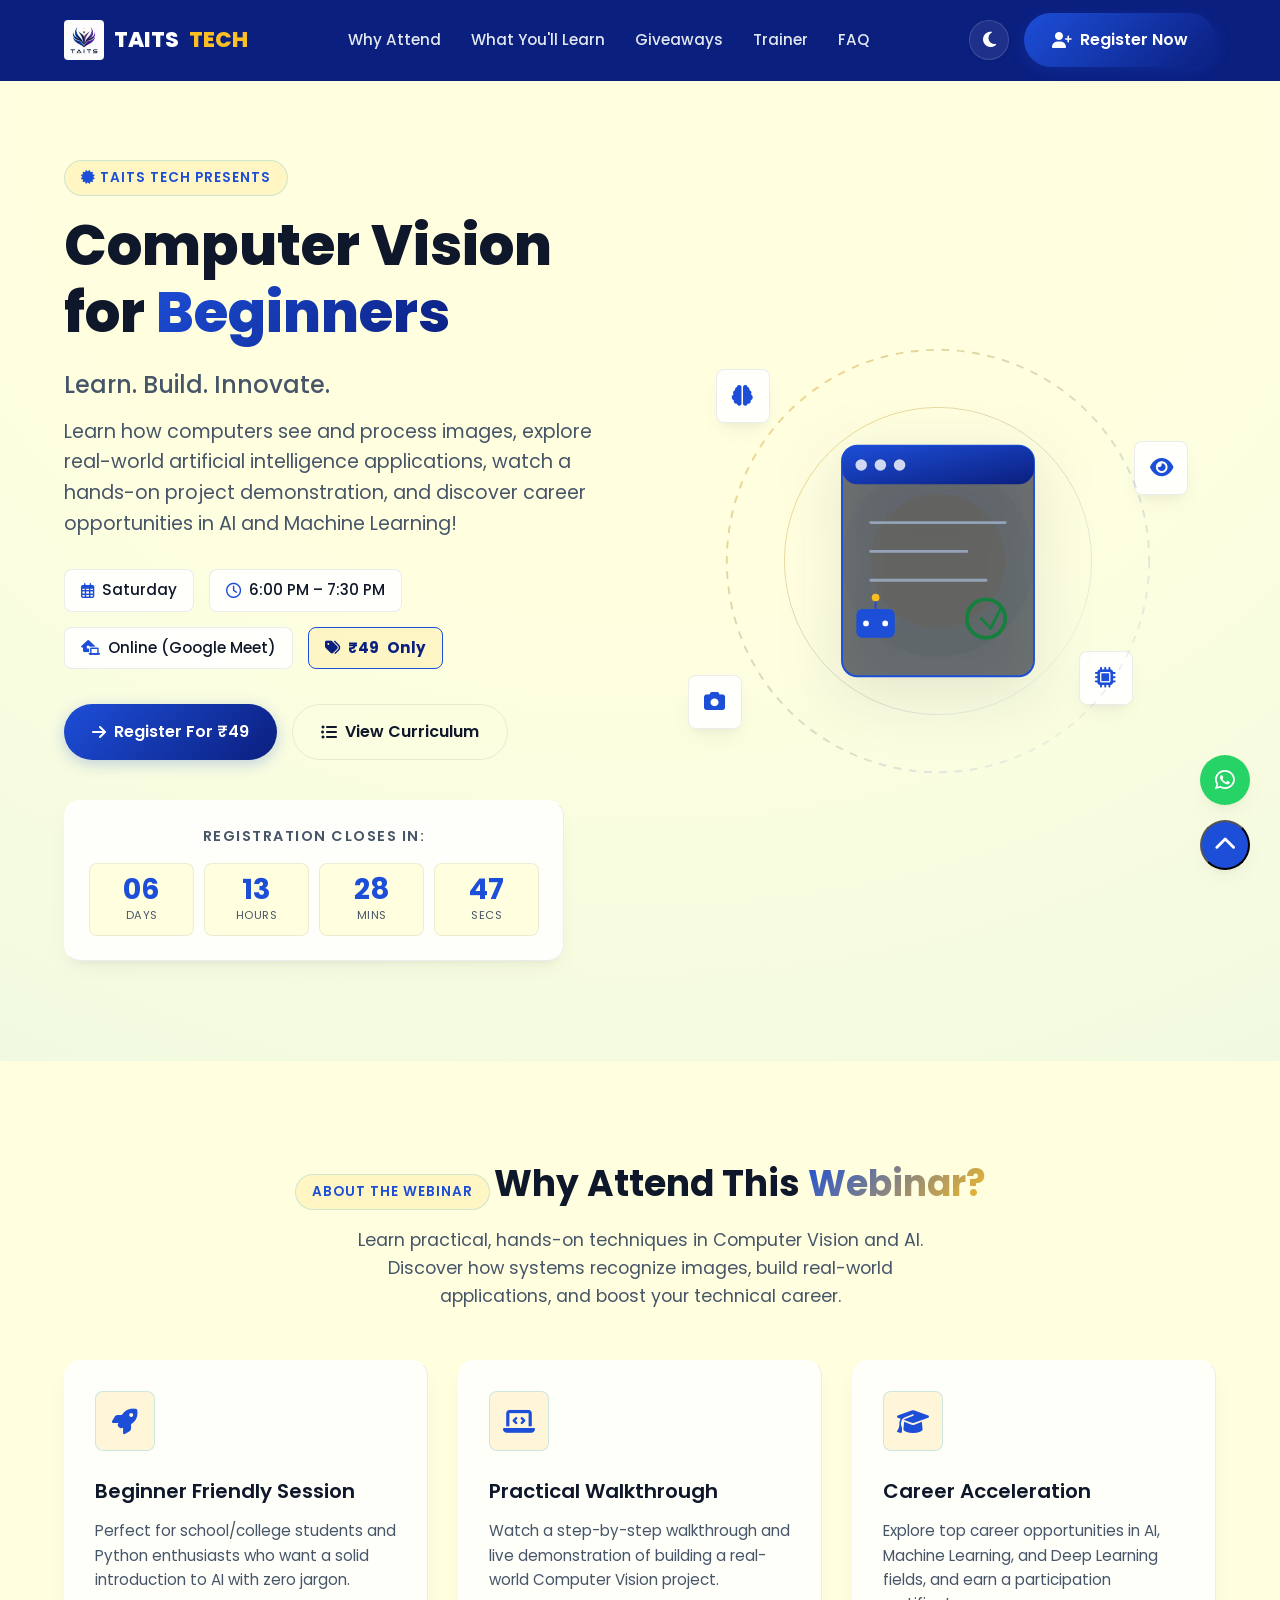
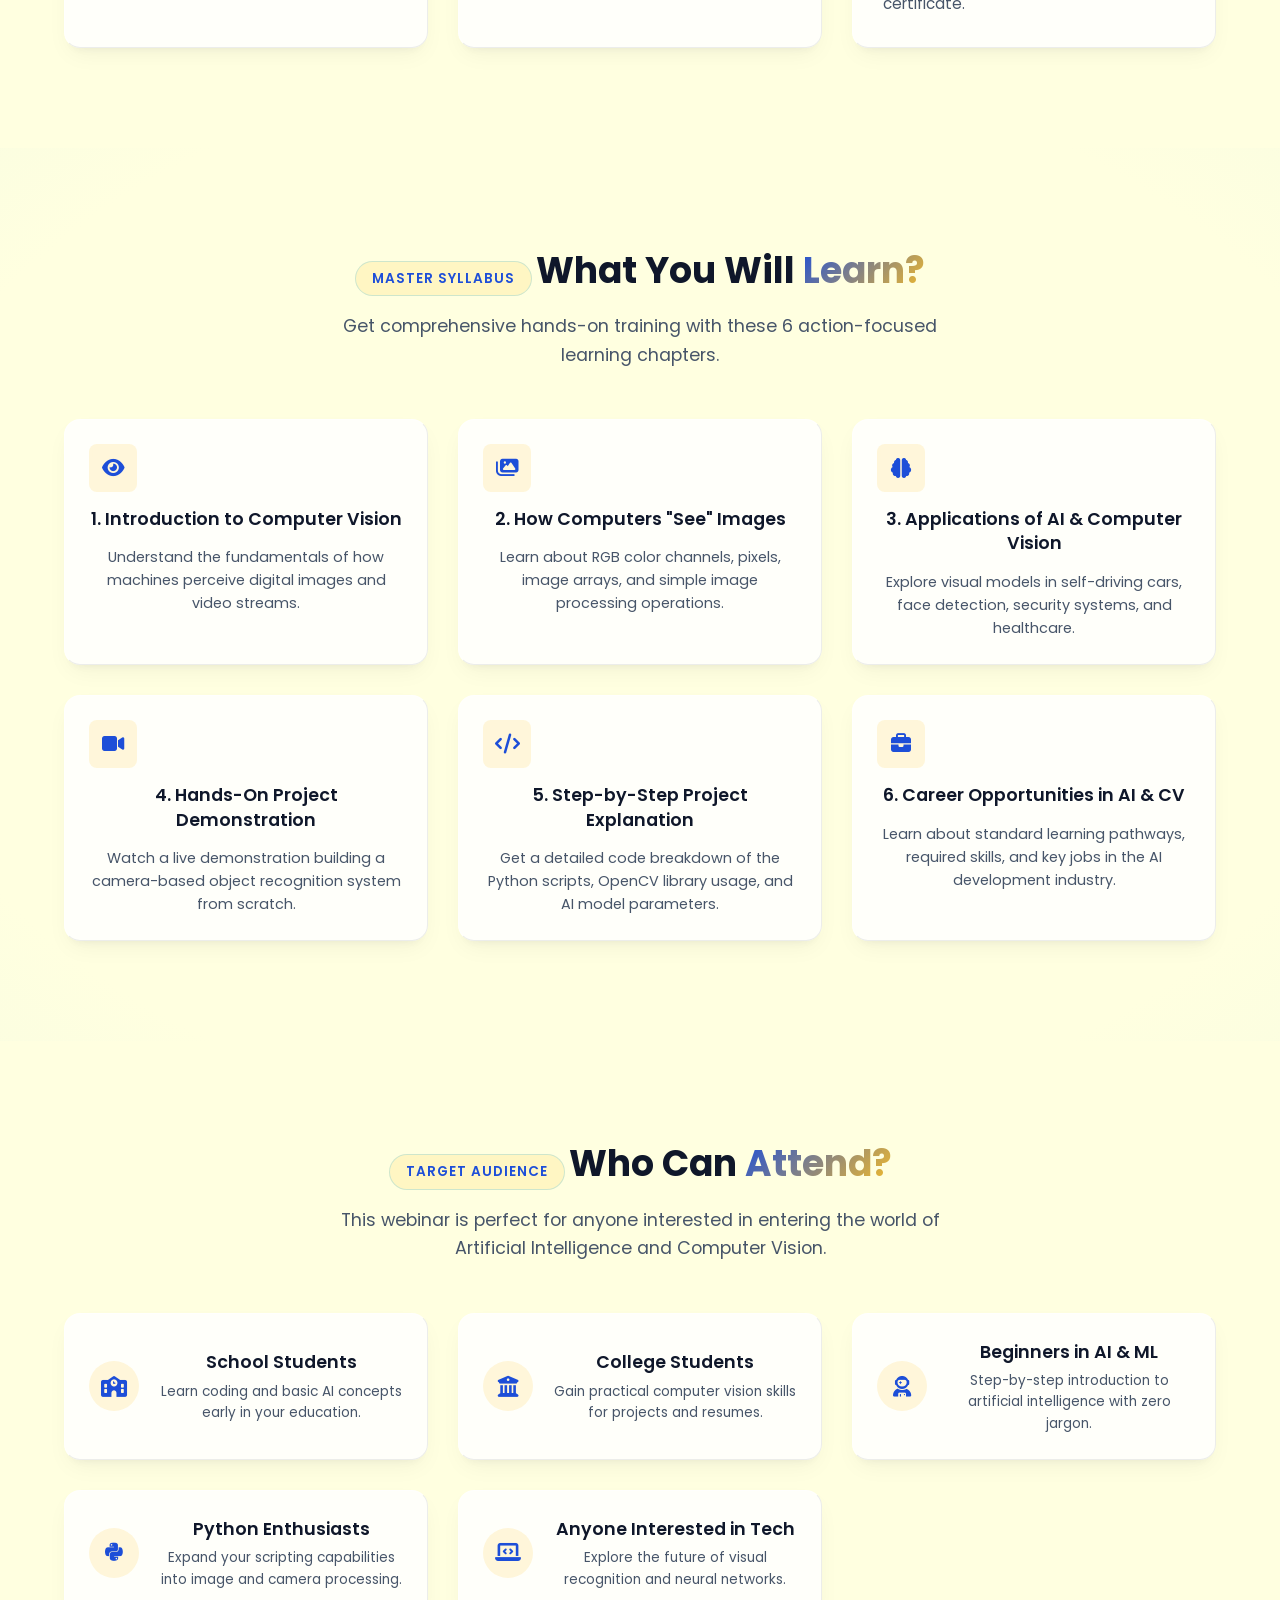
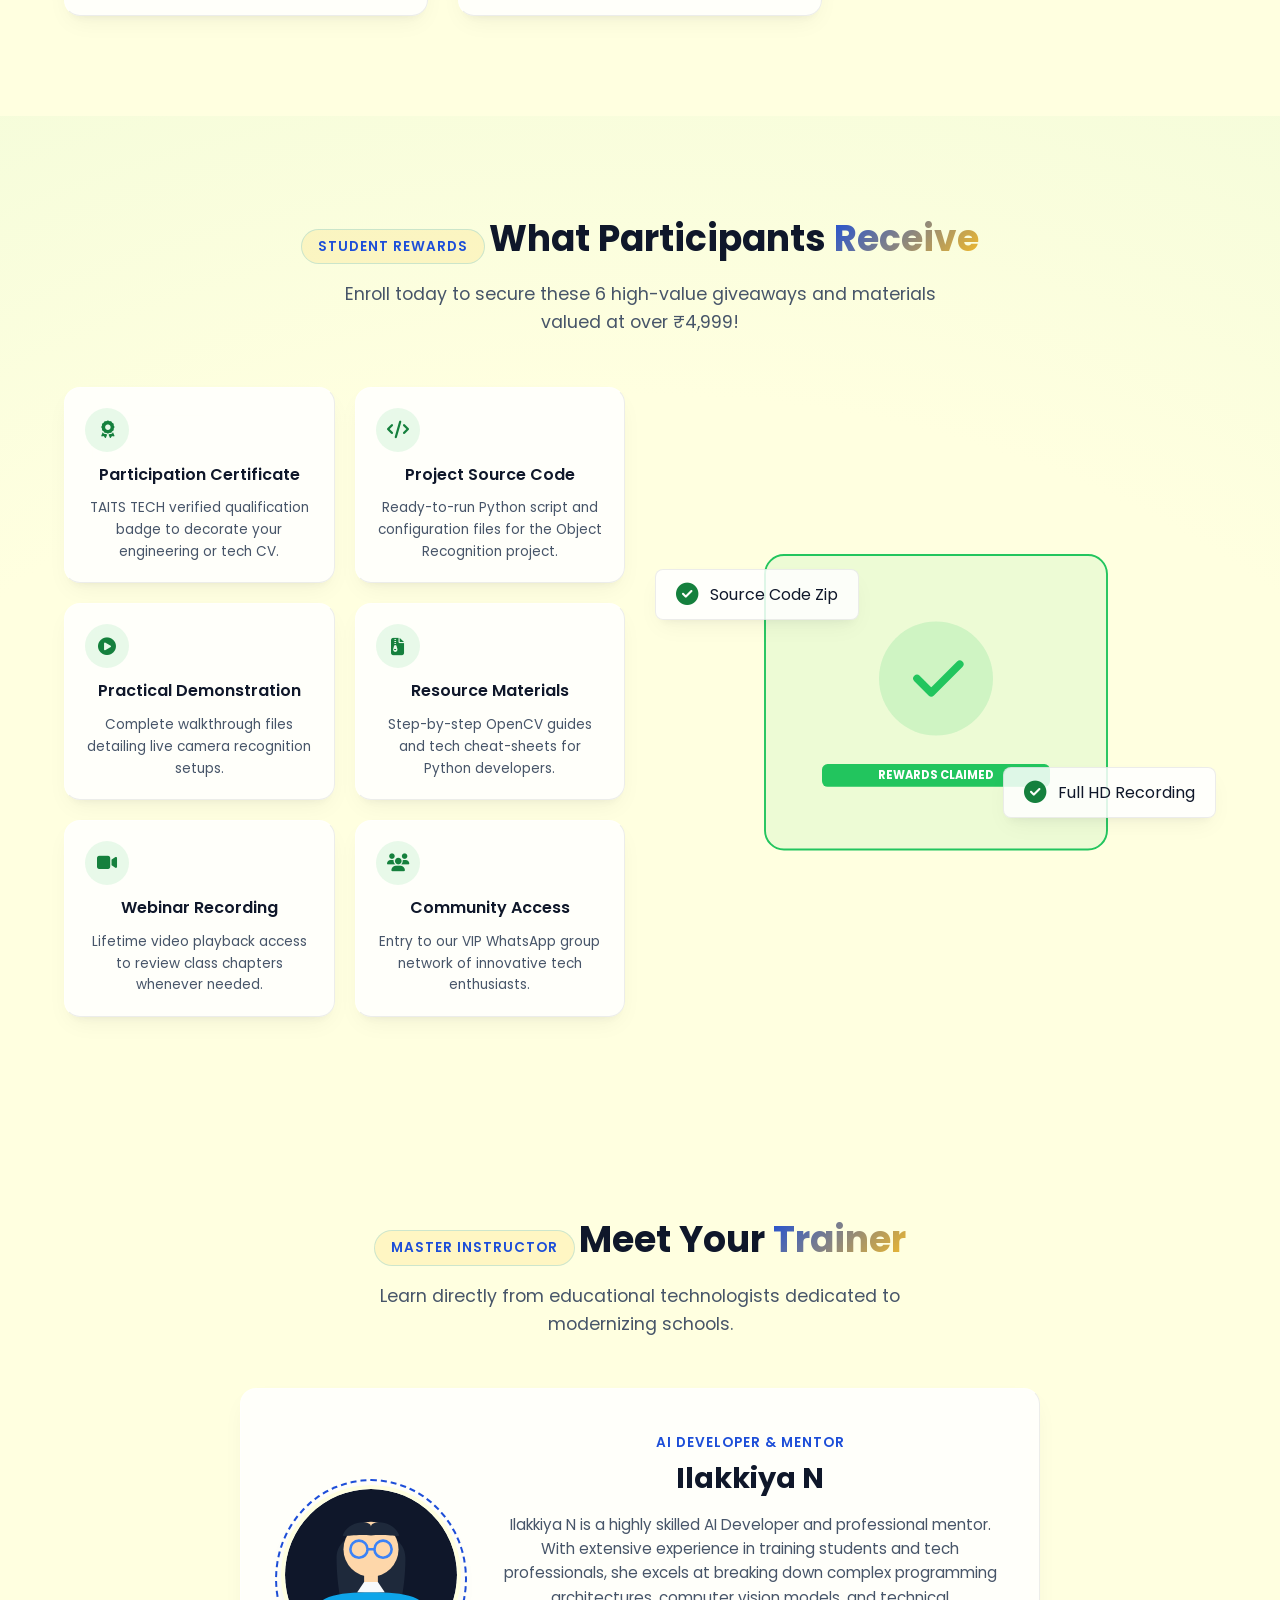
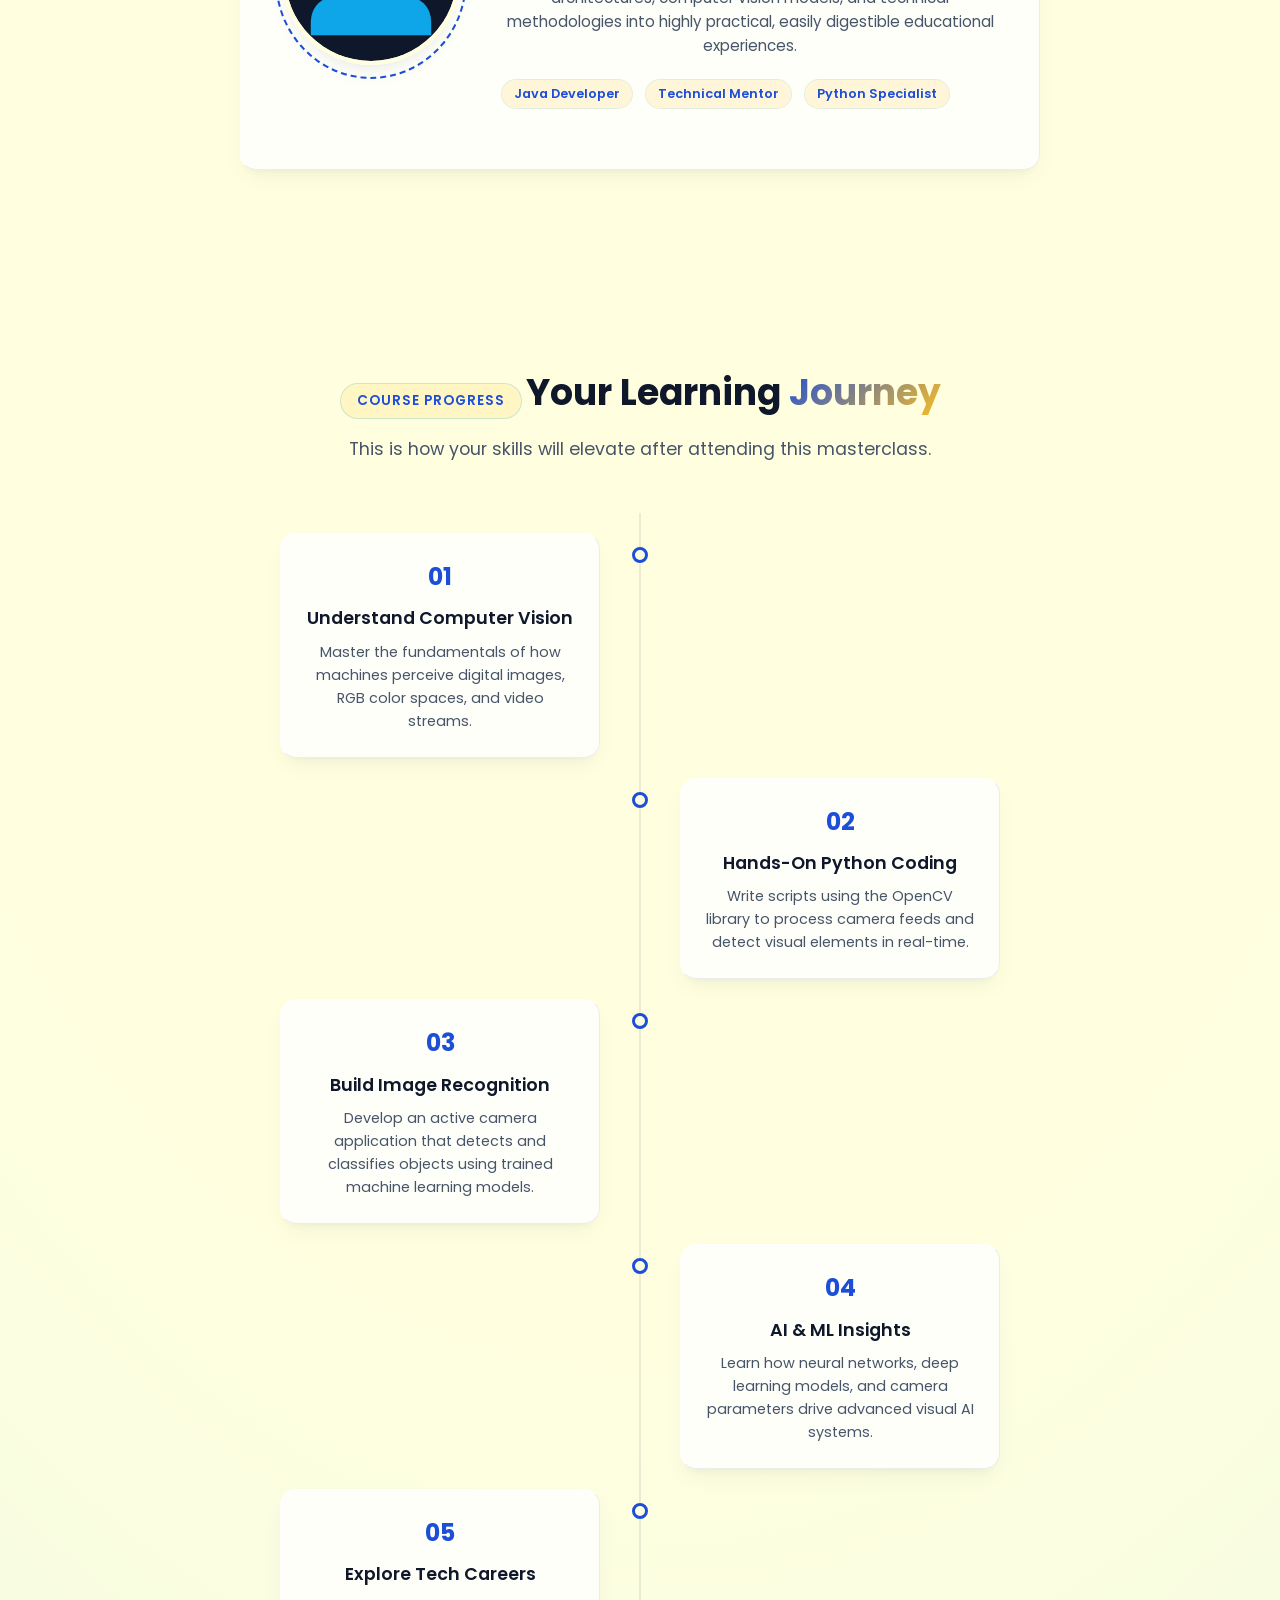
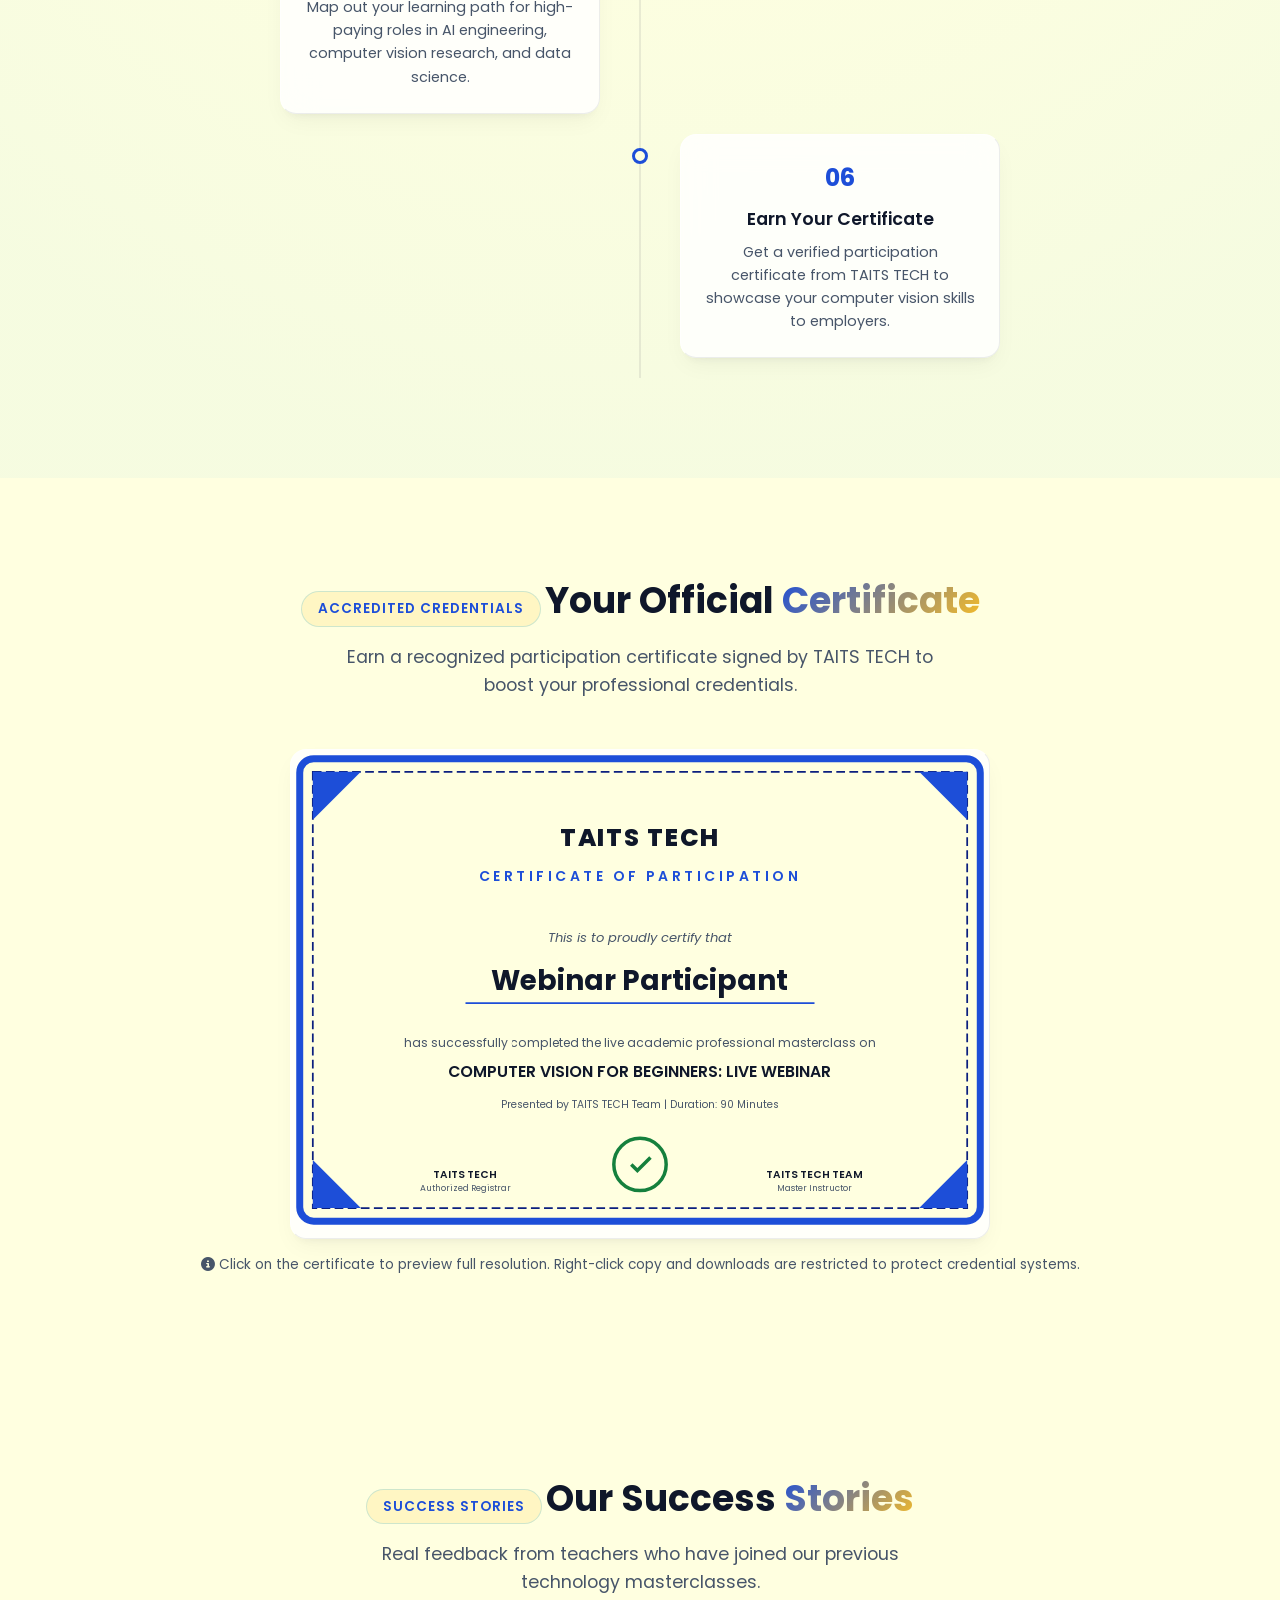
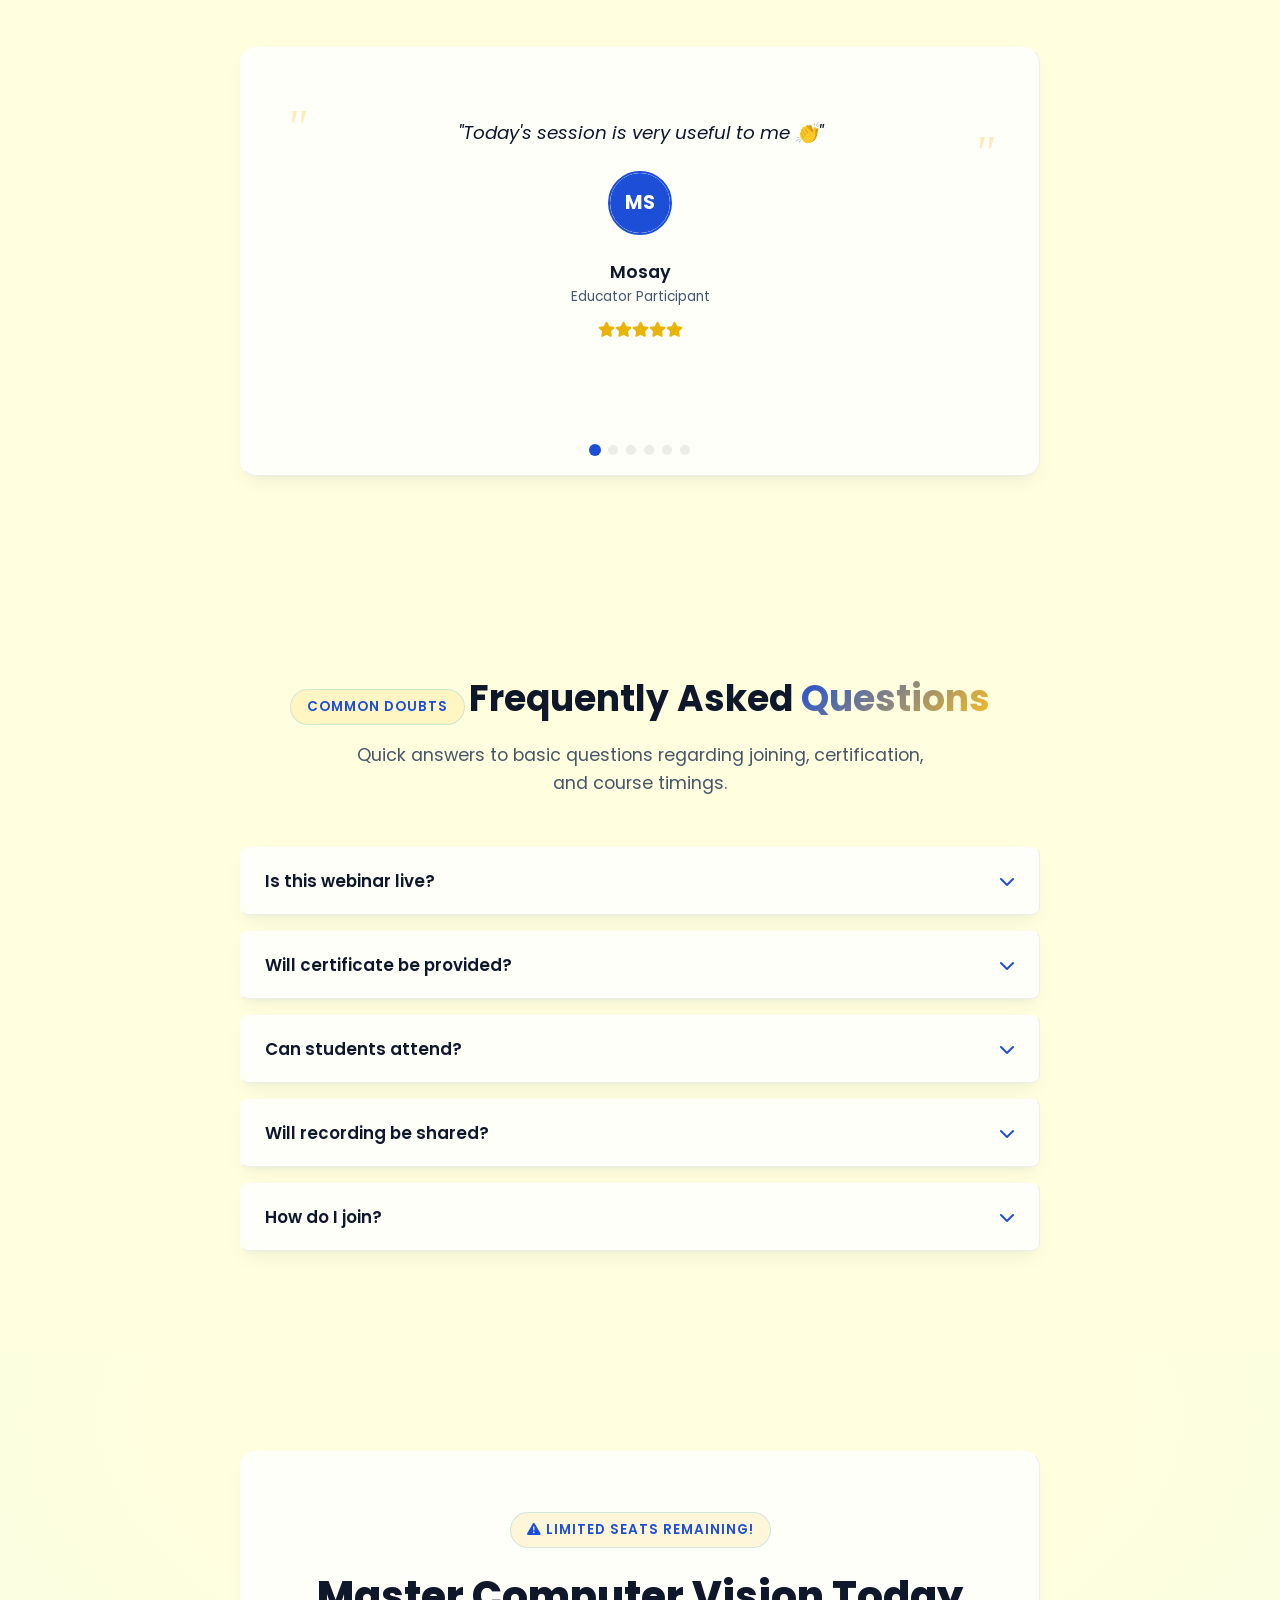
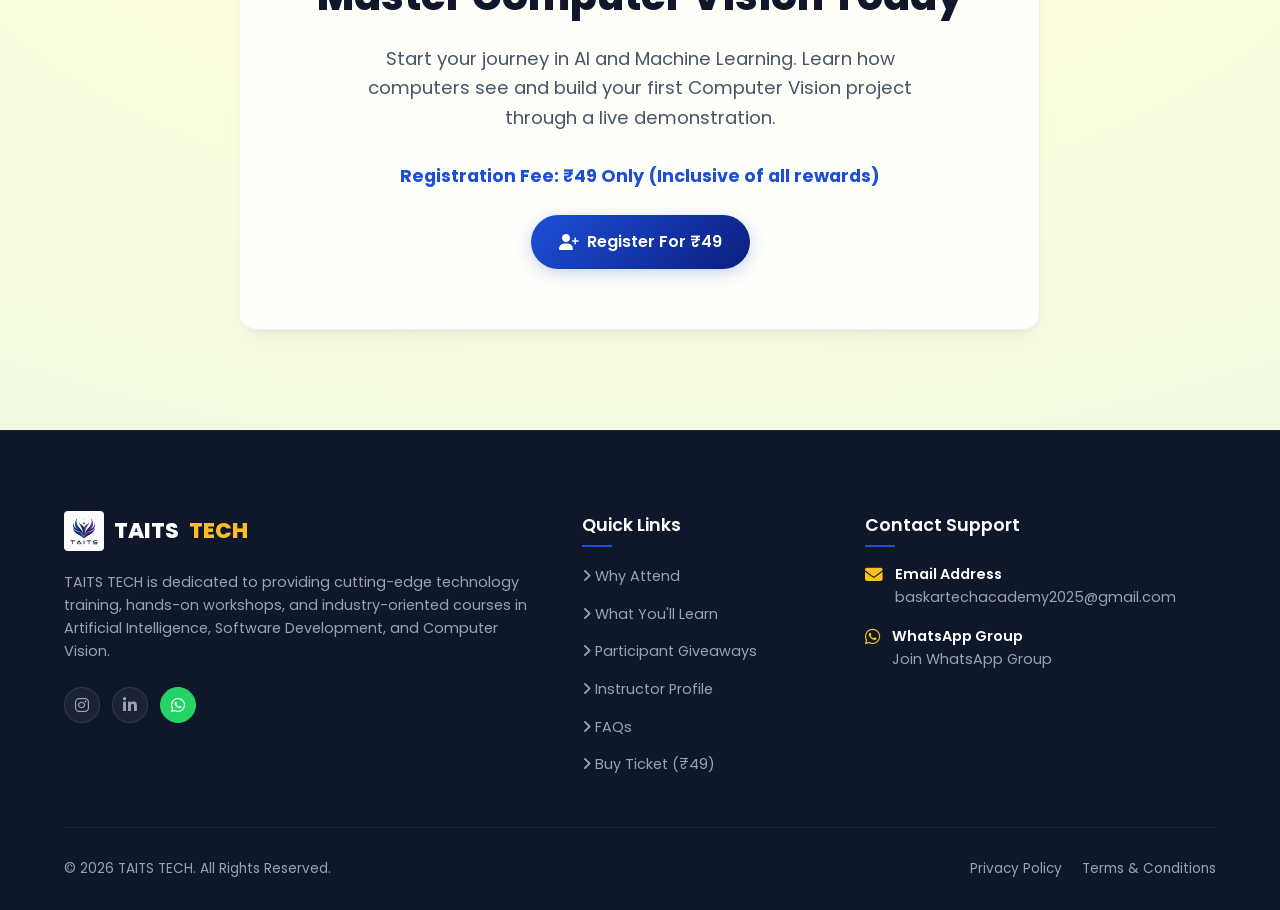
==== commit 2b374291: "trainer details updated" ====
--- a/index.html
+++ b/index.html
@@ -419,9 +419,9 @@
                         <p class="trainer-bio">Ilakkiya N is a highly skilled AI Developer and professional mentor. With extensive experience in training students and tech professionals, she excels at breaking down complex programming architectures, computer vision models, and technical methodologies into highly practical, easily digestible educational experiences.</p>
                         
                         <div class="trainer-features">
-                            <span class="trainer-tag">AI Developer</span>
+                            <span class="trainer-tag">Java Developer</span>
                             <span class="trainer-tag">Technical Mentor</span>
-                            <span class="trainer-tag">Python & OpenCV Specialist</span>
+                            <span class="trainer-tag">Python Specialist</span>
                         </div>
                     </div>
                 </div>
